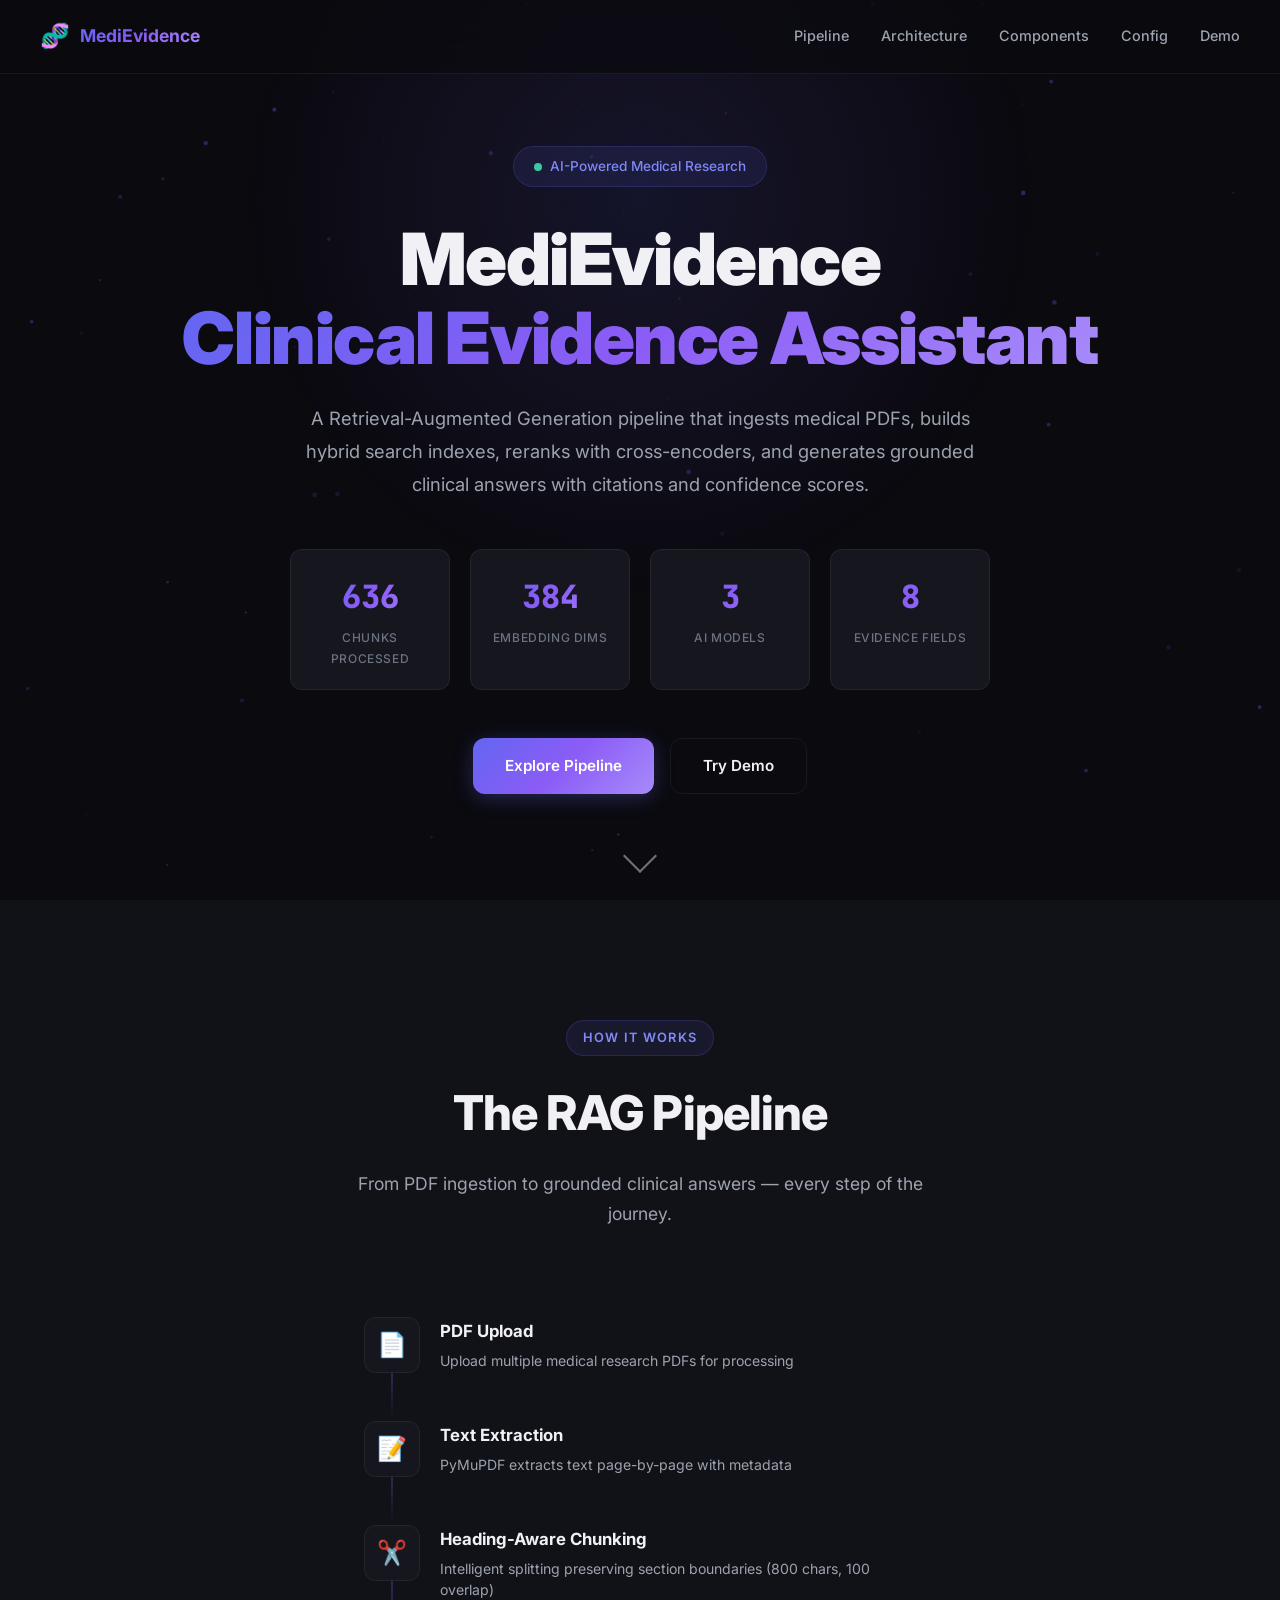
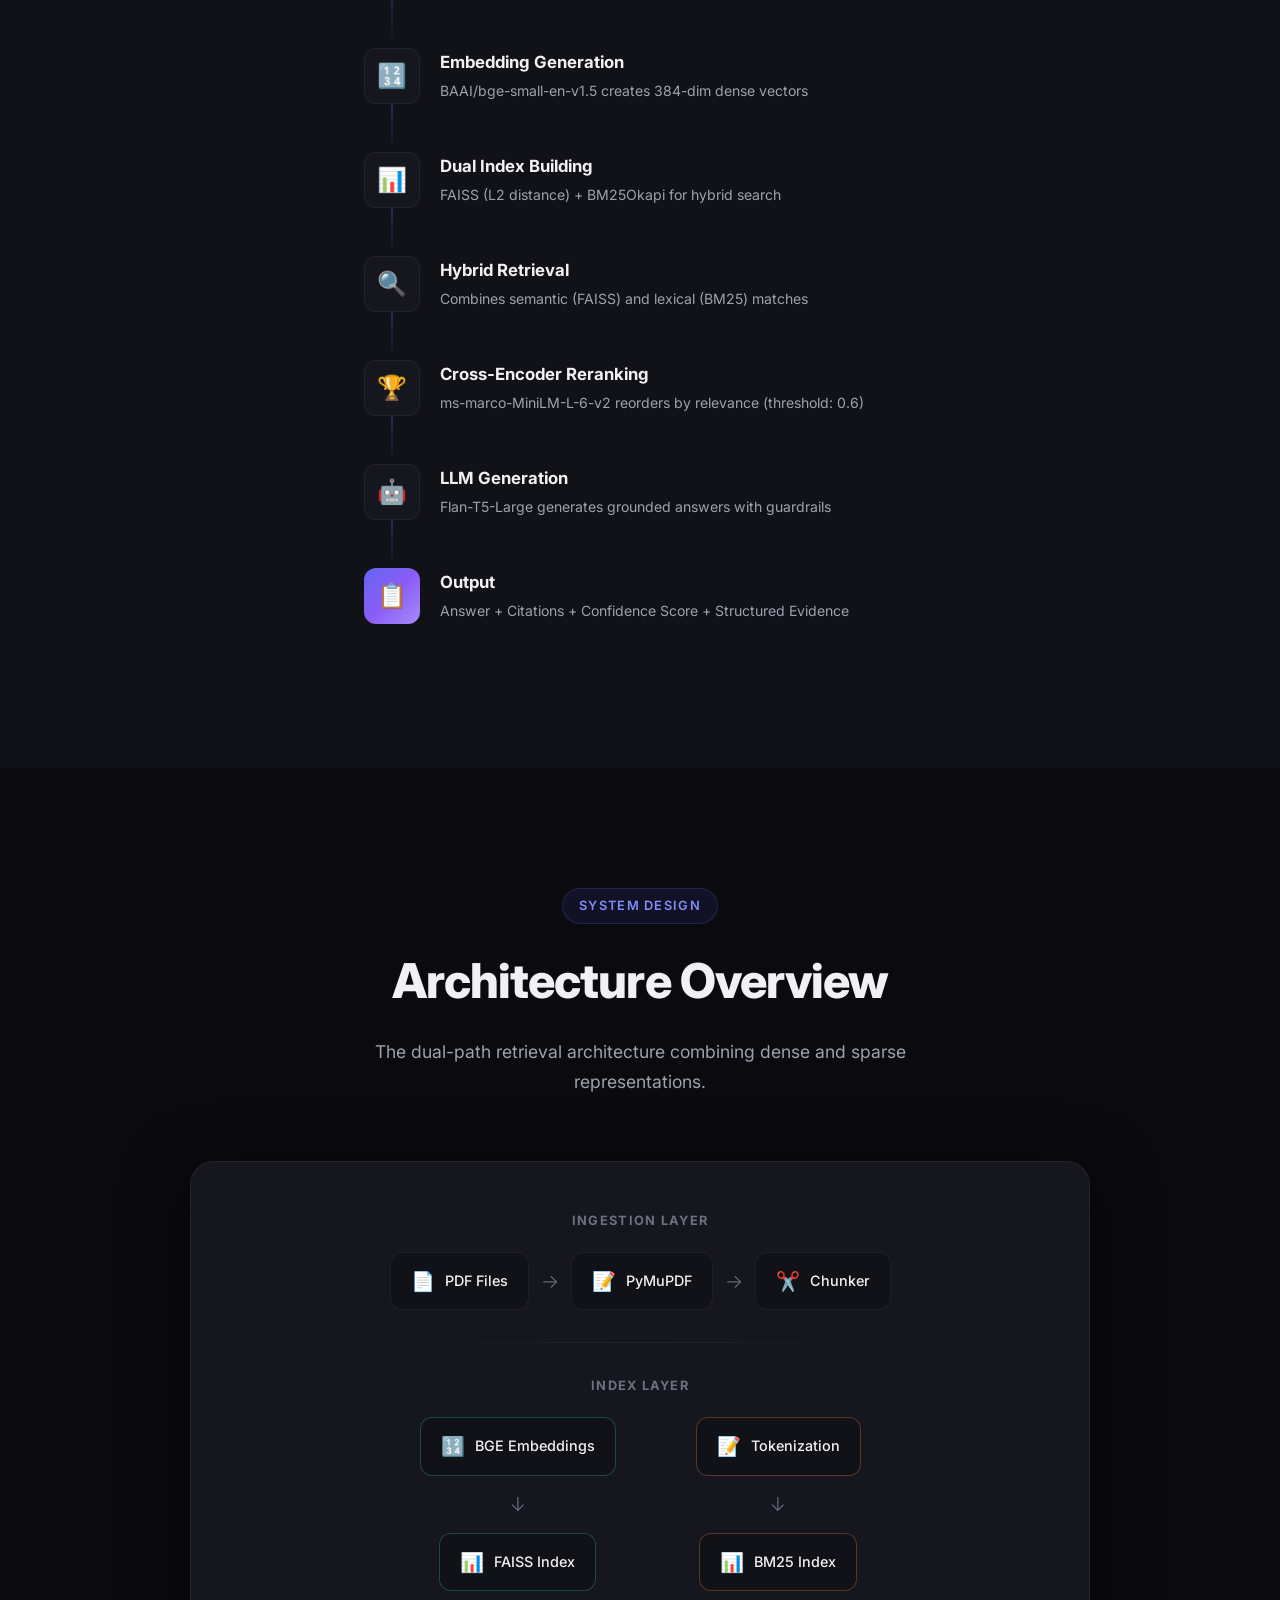
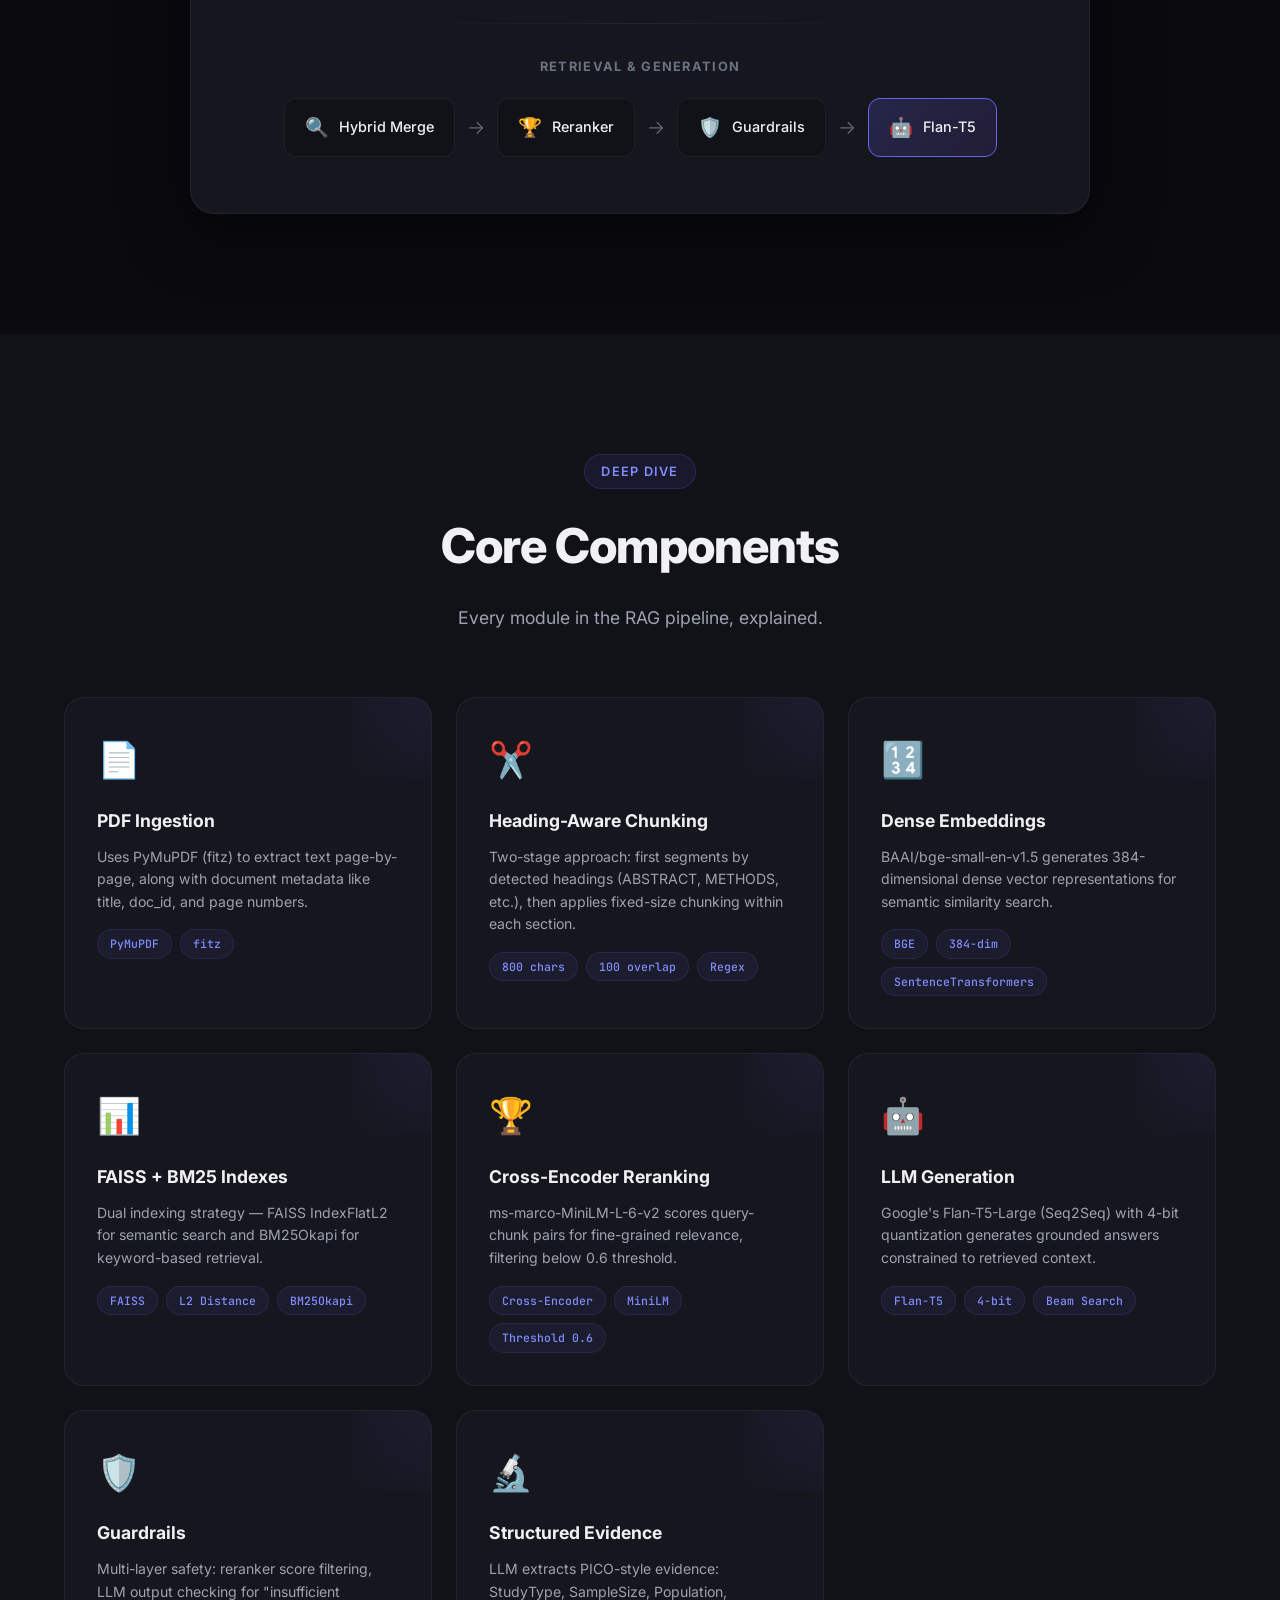
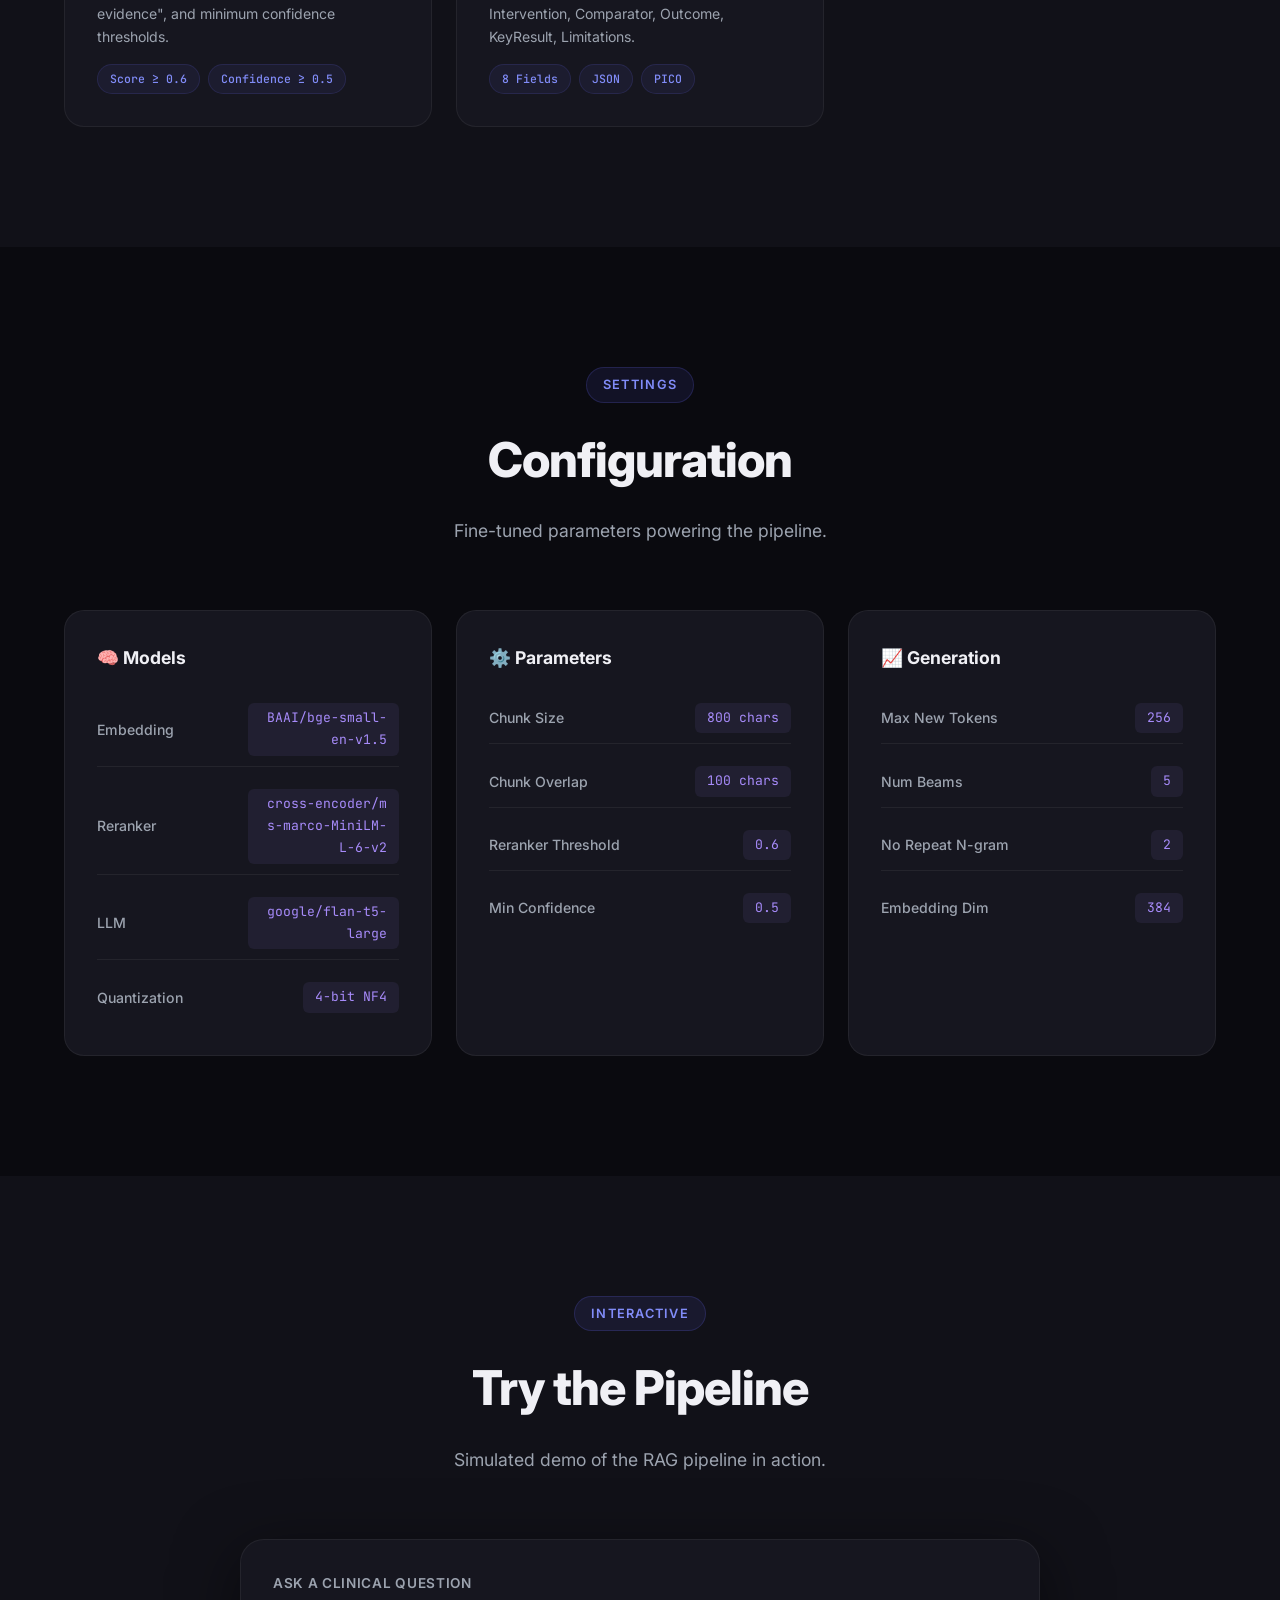
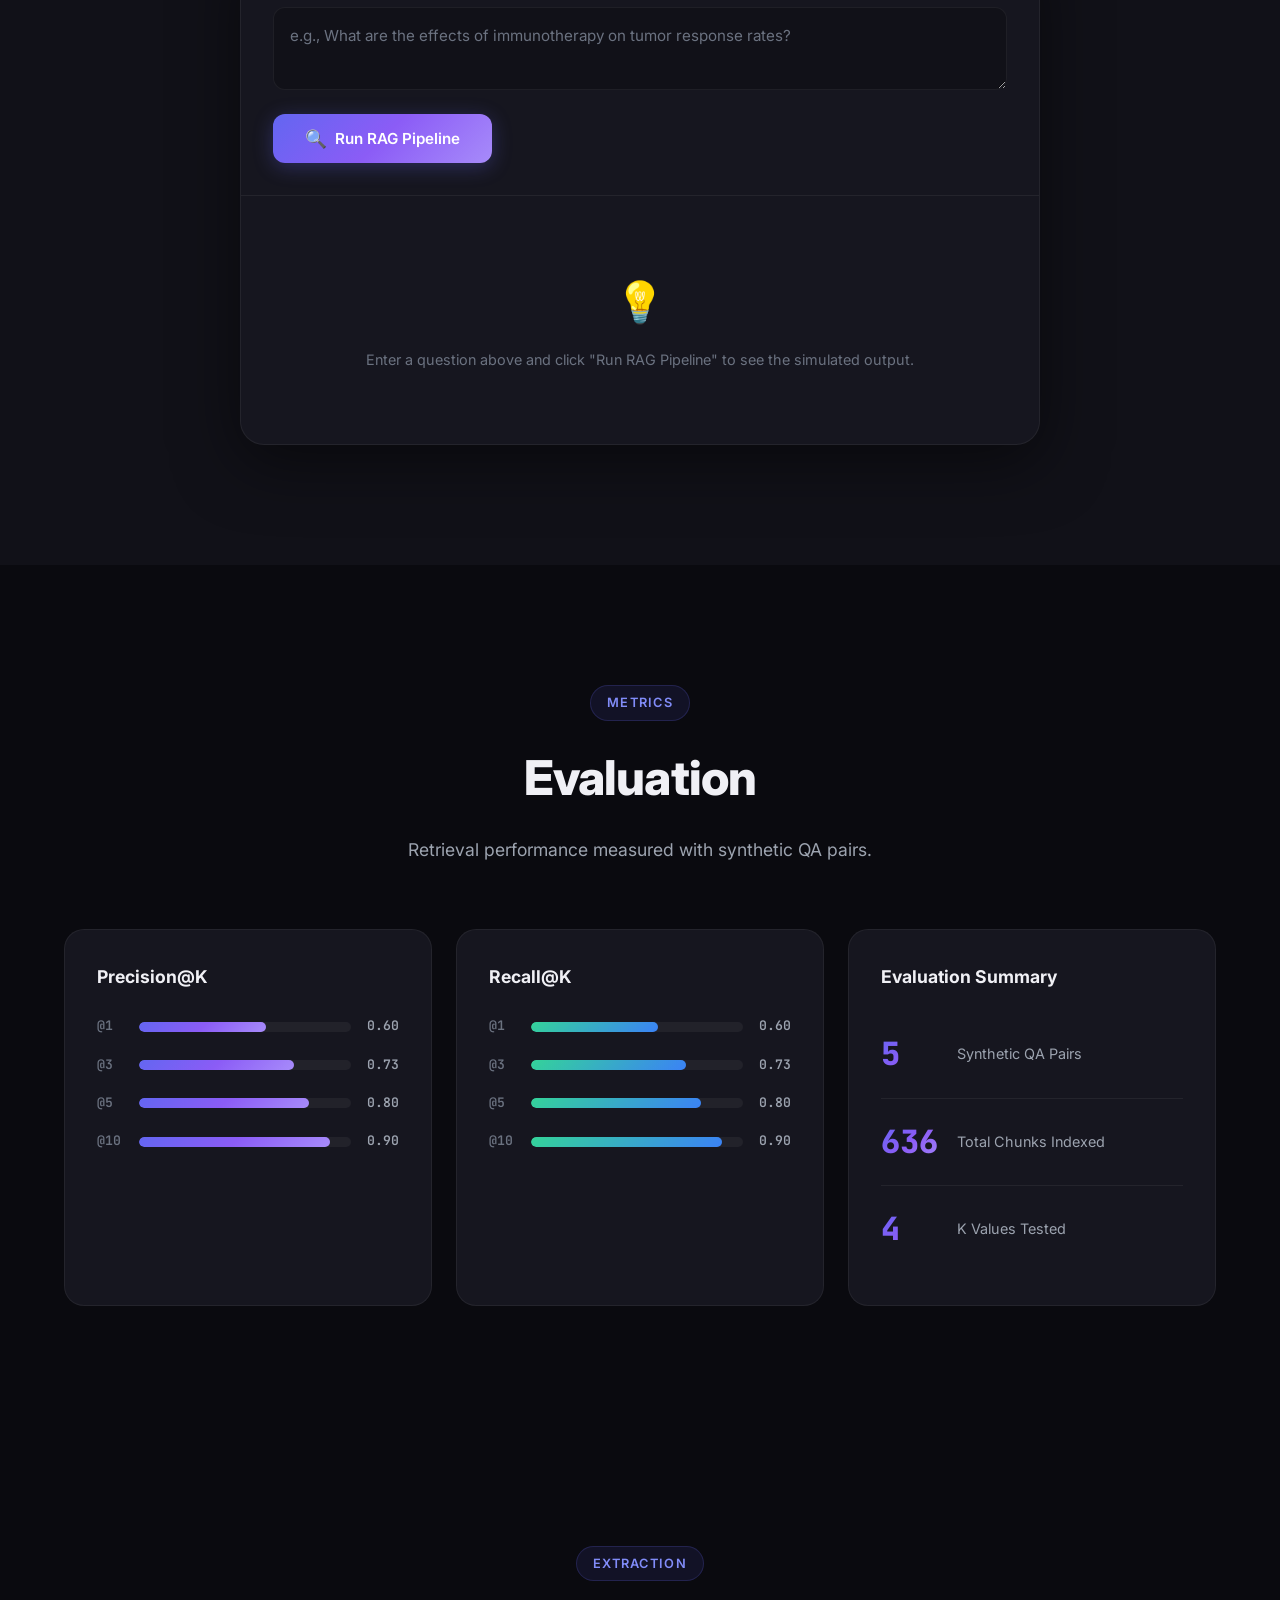
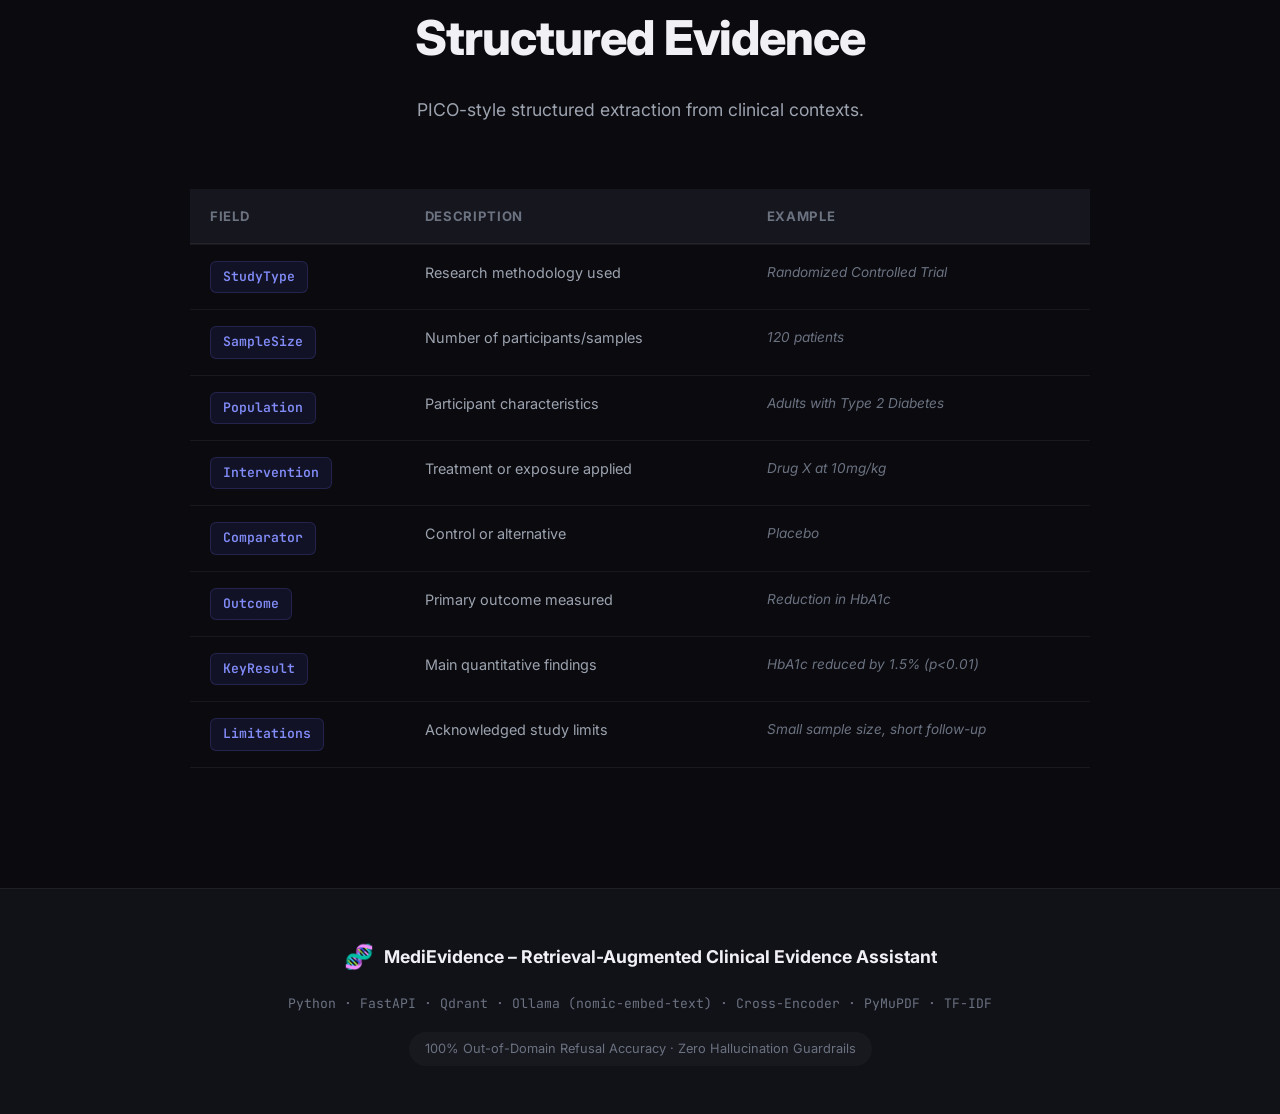
==== index.html @ d834582e "Add files via upload" ====
<!DOCTYPE html>
<html lang="en">
<head>
    <meta charset="UTF-8">
    <meta name="viewport" content="width=device-width, initial-scale=1.0">
    <title>MediEvidence — Retrieval-Augmented Clinical Evidence Assistant</title>
    <meta name="description" content="MediEvidence: A domain-specific AI assistant to query medical research papers & generate cited answers using an end-to-end RAG pipeline with LLMs, embeddings, Qdrant, and TF-IDF evidence extraction.">
    <link href="https://fonts.googleapis.com/css2?family=Inter:wght@300;400;500;600;700;800;900&family=JetBrains+Mono:wght@400;500;600&display=swap" rel="stylesheet">
    <link rel="stylesheet" href="style.css">
</head>
<body>

    <!-- Animated background particles -->
    <canvas id="particleCanvas"></canvas>

    <!-- Hero Section -->
    <header class="hero" id="hero">
        <div class="hero-glow"></div>
        <nav class="navbar">
            <div class="nav-brand">
                <span class="nav-icon">🧬</span>
                <span class="nav-title">MediEvidence</span>
            </div>
            <div class="nav-links">
                <a href="#pipeline">Pipeline</a>
                <a href="#architecture">Architecture</a>
                <a href="#components">Components</a>
                <a href="#config">Config</a>
                <a href="#demo">Demo</a>
            </div>
        </nav>
        <div class="hero-content">
            <div class="hero-badge">
                <span class="badge-dot"></span>
                AI-Powered Medical Research
            </div>
            <h1 class="hero-title">
                MediEvidence<br>
                <span class="gradient-text">Clinical Evidence Assistant</span>
            </h1>
            <p class="hero-subtitle">
                A Retrieval-Augmented Generation pipeline that ingests medical PDFs, 
                builds hybrid search indexes, reranks with cross-encoders, and generates 
                grounded clinical answers with citations and confidence scores.
            </p>
            <div class="hero-stats">
                <div class="stat-card">
                    <span class="stat-number" data-target="636">0</span>
                    <span class="stat-label">Chunks Processed</span>
                </div>
                <div class="stat-card">
                    <span class="stat-number" data-target="384">0</span>
                    <span class="stat-label">Embedding Dims</span>
                </div>
                <div class="stat-card">
                    <span class="stat-number" data-target="3">0</span>
                    <span class="stat-label">AI Models</span>
                </div>
                <div class="stat-card">
                    <span class="stat-number" data-target="8">0</span>
                    <span class="stat-label">Evidence Fields</span>
                </div>
            </div>
            <div class="hero-cta">
                <a href="#pipeline" class="btn-primary">Explore Pipeline</a>
                <a href="#demo" class="btn-secondary">Try Demo</a>
            </div>
        </div>
        <div class="scroll-indicator">
            <div class="scroll-arrow"></div>
        </div>
    </header>

    <!-- Pipeline Section -->
    <section class="section pipeline-section" id="pipeline">
        <div class="container">
            <div class="section-header">
                <span class="section-tag">How It Works</span>
                <h2>The RAG Pipeline</h2>
                <p>From PDF ingestion to grounded clinical answers — every step of the journey.</p>
            </div>
            <div class="pipeline-flow">
                <div class="pipeline-step" data-step="1">
                    <div class="step-icon">📄</div>
                    <div class="step-content">
                        <h3>PDF Upload</h3>
                        <p>Upload multiple medical research PDFs for processing</p>
                    </div>
                    <div class="step-connector"></div>
                </div>
                <div class="pipeline-step" data-step="2">
                    <div class="step-icon">📝</div>
                    <div class="step-content">
                        <h3>Text Extraction</h3>
                        <p>PyMuPDF extracts text page-by-page with metadata</p>
                    </div>
                    <div class="step-connector"></div>
                </div>
                <div class="pipeline-step" data-step="3">
                    <div class="step-icon">✂️</div>
                    <div class="step-content">
                        <h3>Heading-Aware Chunking</h3>
                        <p>Intelligent splitting preserving section boundaries (800 chars, 100 overlap)</p>
                    </div>
                    <div class="step-connector"></div>
                </div>
                <div class="pipeline-step" data-step="4">
                    <div class="step-icon">🔢</div>
                    <div class="step-content">
                        <h3>Embedding Generation</h3>
                        <p>BAAI/bge-small-en-v1.5 creates 384-dim dense vectors</p>
                    </div>
                    <div class="step-connector"></div>
                </div>
                <div class="pipeline-step" data-step="5">
                    <div class="step-icon">📊</div>
                    <div class="step-content">
                        <h3>Dual Index Building</h3>
                        <p>FAISS (L2 distance) + BM25Okapi for hybrid search</p>
                    </div>
                    <div class="step-connector"></div>
                </div>
                <div class="pipeline-step" data-step="6">
                    <div class="step-icon">🔍</div>
                    <div class="step-content">
                        <h3>Hybrid Retrieval</h3>
                        <p>Combines semantic (FAISS) and lexical (BM25) matches</p>
                    </div>
                    <div class="step-connector"></div>
                </div>
                <div class="pipeline-step" data-step="7">
                    <div class="step-icon">🏆</div>
                    <div class="step-content">
                        <h3>Cross-Encoder Reranking</h3>
                        <p>ms-marco-MiniLM-L-6-v2 reorders by relevance (threshold: 0.6)</p>
                    </div>
                    <div class="step-connector"></div>
                </div>
                <div class="pipeline-step" data-step="8">
                    <div class="step-icon">🤖</div>
                    <div class="step-content">
                        <h3>LLM Generation</h3>
                        <p>Flan-T5-Large generates grounded answers with guardrails</p>
                    </div>
                    <div class="step-connector"></div>
                </div>
                <div class="pipeline-step final" data-step="9">
                    <div class="step-icon">📋</div>
                    <div class="step-content">
                        <h3>Output</h3>
                        <p>Answer + Citations + Confidence Score + Structured Evidence</p>
                    </div>
                </div>
            </div>
        </div>
    </section>

    <!-- Architecture Section -->
    <section class="section architecture-section" id="architecture">
        <div class="container">
            <div class="section-header">
                <span class="section-tag">System Design</span>
                <h2>Architecture Overview</h2>
                <p>The dual-path retrieval architecture combining dense and sparse representations.</p>
            </div>
            <div class="arch-diagram">
                <div class="arch-layer ingestion-layer">
                    <h4 class="layer-title">Ingestion Layer</h4>
                    <div class="arch-nodes">
                        <div class="arch-node" id="node-pdf">
                            <span class="node-emoji">📄</span>
                            <span>PDF Files</span>
                        </div>
                        <div class="arch-arrow">→</div>
                        <div class="arch-node" id="node-pymupdf">
                            <span class="node-emoji">📝</span>
                            <span>PyMuPDF</span>
                        </div>
                        <div class="arch-arrow">→</div>
                        <div class="arch-node" id="node-chunker">
                            <span class="node-emoji">✂️</span>
                            <span>Chunker</span>
                        </div>
                    </div>
                </div>

                <div class="arch-divider"></div>

                <div class="arch-layer index-layer">
                    <h4 class="layer-title">Index Layer</h4>
                    <div class="arch-nodes dual">
                        <div class="arch-branch">
                            <div class="arch-node dense">
                                <span class="node-emoji">🔢</span>
                                <span>BGE Embeddings</span>
                            </div>
                            <div class="arch-arrow-down">↓</div>
                            <div class="arch-node dense">
                                <span class="node-emoji">📊</span>
                                <span>FAISS Index</span>
                            </div>
                        </div>
                        <div class="arch-branch">
                            <div class="arch-node sparse">
                                <span class="node-emoji">📝</span>
                                <span>Tokenization</span>
                            </div>
                            <div class="arch-arrow-down">↓</div>
                            <div class="arch-node sparse">
                                <span class="node-emoji">📊</span>
                                <span>BM25 Index</span>
                            </div>
                        </div>
                    </div>
                </div>

                <div class="arch-divider"></div>

                <div class="arch-layer retrieval-layer">
                    <h4 class="layer-title">Retrieval & Generation</h4>
                    <div class="arch-nodes">
                        <div class="arch-node">
                            <span class="node-emoji">🔍</span>
                            <span>Hybrid Merge</span>
                        </div>
                        <div class="arch-arrow">→</div>
                        <div class="arch-node">
                            <span class="node-emoji">🏆</span>
                            <span>Reranker</span>
                        </div>
                        <div class="arch-arrow">→</div>
                        <div class="arch-node">
                            <span class="node-emoji">🛡️</span>
                            <span>Guardrails</span>
                        </div>
                        <div class="arch-arrow">→</div>
                        <div class="arch-node highlight">
                            <span class="node-emoji">🤖</span>
                            <span>Flan-T5</span>
                        </div>
                    </div>
                </div>
            </div>
        </div>
    </section>

    <!-- Components Section -->
    <section class="section components-section" id="components">
        <div class="container">
            <div class="section-header">
                <span class="section-tag">Deep Dive</span>
                <h2>Core Components</h2>
                <p>Every module in the RAG pipeline, explained.</p>
            </div>
            <div class="components-grid">
                <div class="component-card" data-aos="fade-up">
                    <div class="card-glow"></div>
                    <div class="card-icon">📄</div>
                    <h3>PDF Ingestion</h3>
                    <p>Uses PyMuPDF (fitz) to extract text page-by-page, along with document metadata like title, doc_id, and page numbers.</p>
                    <div class="card-tech">
                        <span class="tech-tag">PyMuPDF</span>
                        <span class="tech-tag">fitz</span>
                    </div>
                </div>

                <div class="component-card" data-aos="fade-up">
                    <div class="card-glow"></div>
                    <div class="card-icon">✂️</div>
                    <h3>Heading-Aware Chunking</h3>
                    <p>Two-stage approach: first segments by detected headings (ABSTRACT, METHODS, etc.), then applies fixed-size chunking within each section.</p>
                    <div class="card-tech">
                        <span class="tech-tag">800 chars</span>
                        <span class="tech-tag">100 overlap</span>
                        <span class="tech-tag">Regex</span>
                    </div>
                </div>

                <div class="component-card" data-aos="fade-up">
                    <div class="card-glow"></div>
                    <div class="card-icon">🔢</div>
                    <h3>Dense Embeddings</h3>
                    <p>BAAI/bge-small-en-v1.5 generates 384-dimensional dense vector representations for semantic similarity search.</p>
                    <div class="card-tech">
                        <span class="tech-tag">BGE</span>
                        <span class="tech-tag">384-dim</span>
                        <span class="tech-tag">SentenceTransformers</span>
                    </div>
                </div>

                <div class="component-card" data-aos="fade-up">
                    <div class="card-glow"></div>
                    <div class="card-icon">📊</div>
                    <h3>FAISS + BM25 Indexes</h3>
                    <p>Dual indexing strategy — FAISS IndexFlatL2 for semantic search and BM25Okapi for keyword-based retrieval.</p>
                    <div class="card-tech">
                        <span class="tech-tag">FAISS</span>
                        <span class="tech-tag">L2 Distance</span>
                        <span class="tech-tag">BM25Okapi</span>
                    </div>
                </div>

                <div class="component-card" data-aos="fade-up">
                    <div class="card-glow"></div>
                    <div class="card-icon">🏆</div>
                    <h3>Cross-Encoder Reranking</h3>
                    <p>ms-marco-MiniLM-L-6-v2 scores query-chunk pairs for fine-grained relevance, filtering below 0.6 threshold.</p>
                    <div class="card-tech">
                        <span class="tech-tag">Cross-Encoder</span>
                        <span class="tech-tag">MiniLM</span>
                        <span class="tech-tag">Threshold 0.6</span>
                    </div>
                </div>

                <div class="component-card" data-aos="fade-up">
                    <div class="card-glow"></div>
                    <div class="card-icon">🤖</div>
                    <h3>LLM Generation</h3>
                    <p>Google's Flan-T5-Large (Seq2Seq) with 4-bit quantization generates grounded answers constrained to retrieved context.</p>
                    <div class="card-tech">
                        <span class="tech-tag">Flan-T5</span>
                        <span class="tech-tag">4-bit</span>
                        <span class="tech-tag">Beam Search</span>
                    </div>
                </div>

                <div class="component-card" data-aos="fade-up">
                    <div class="card-glow"></div>
                    <div class="card-icon">🛡️</div>
                    <h3>Guardrails</h3>
                    <p>Multi-layer safety: reranker score filtering, LLM output checking for "insufficient evidence", and minimum confidence thresholds.</p>
                    <div class="card-tech">
                        <span class="tech-tag">Score ≥ 0.6</span>
                        <span class="tech-tag">Confidence ≥ 0.5</span>
                    </div>
                </div>

                <div class="component-card" data-aos="fade-up">
                    <div class="card-glow"></div>
                    <div class="card-icon">🔬</div>
                    <h3>Structured Evidence</h3>
                    <p>LLM extracts PICO-style evidence: StudyType, SampleSize, Population, Intervention, Comparator, Outcome, KeyResult, Limitations.</p>
                    <div class="card-tech">
                        <span class="tech-tag">8 Fields</span>
                        <span class="tech-tag">JSON</span>
                        <span class="tech-tag">PICO</span>
                    </div>
                </div>
            </div>
        </div>
    </section>

    <!-- Configuration Section -->
    <section class="section config-section" id="config">
        <div class="container">
            <div class="section-header">
                <span class="section-tag">Settings</span>
                <h2>Configuration</h2>
                <p>Fine-tuned parameters powering the pipeline.</p>
            </div>
            <div class="config-grid">
                <div class="config-panel">
                    <h3>🧠 Models</h3>
                    <div class="config-items">
                        <div class="config-item">
                            <span class="config-key">Embedding</span>
                            <span class="config-value">BAAI/bge-small-en-v1.5</span>
                        </div>
                        <div class="config-item">
                            <span class="config-key">Reranker</span>
                            <span class="config-value">cross-encoder/ms-marco-MiniLM-L-6-v2</span>
                        </div>
                        <div class="config-item">
                            <span class="config-key">LLM</span>
                            <span class="config-value">google/flan-t5-large</span>
                        </div>
                        <div class="config-item">
                            <span class="config-key">Quantization</span>
                            <span class="config-value">4-bit NF4</span>
                        </div>
                    </div>
                </div>
                <div class="config-panel">
                    <h3>⚙️ Parameters</h3>
                    <div class="config-items">
                        <div class="config-item">
                            <span class="config-key">Chunk Size</span>
                            <span class="config-value">800 chars</span>
                        </div>
                        <div class="config-item">
                            <span class="config-key">Chunk Overlap</span>
                            <span class="config-value">100 chars</span>
                        </div>
                        <div class="config-item">
                            <span class="config-key">Reranker Threshold</span>
                            <span class="config-value">0.6</span>
                        </div>
                        <div class="config-item">
                            <span class="config-key">Min Confidence</span>
                            <span class="config-value">0.5</span>
                        </div>
                    </div>
                </div>
                <div class="config-panel">
                    <h3>📈 Generation</h3>
                    <div class="config-items">
                        <div class="config-item">
                            <span class="config-key">Max New Tokens</span>
                            <span class="config-value">256</span>
                        </div>
                        <div class="config-item">
                            <span class="config-key">Num Beams</span>
                            <span class="config-value">5</span>
                        </div>
                        <div class="config-item">
                            <span class="config-key">No Repeat N-gram</span>
                            <span class="config-value">2</span>
                        </div>
                        <div class="config-item">
                            <span class="config-key">Embedding Dim</span>
                            <span class="config-value">384</span>
                        </div>
                    </div>
                </div>
            </div>
        </div>
    </section>

    <!-- Demo Section -->
    <section class="section demo-section" id="demo">
        <div class="container">
            <div class="section-header">
                <span class="section-tag">Interactive</span>
                <h2>Try the Pipeline</h2>
                <p>Simulated demo of the RAG pipeline in action.</p>
            </div>
            <div class="demo-container">
                <div class="demo-input-area">
                    <div class="demo-label">Ask a clinical question</div>
                    <textarea id="demoQuery" placeholder="e.g., What are the effects of immunotherapy on tumor response rates?"></textarea>
                    <button id="demoBtn" class="btn-primary">
                        <span class="btn-icon">🔍</span>
                        Run RAG Pipeline
                    </button>
                </div>
                <div class="demo-output" id="demoOutput">
                    <div class="demo-placeholder">
                        <span class="placeholder-icon">💡</span>
                        <p>Enter a question above and click "Run RAG Pipeline" to see the simulated output.</p>
                    </div>
                </div>
            </div>
        </div>
    </section>

    <!-- Evaluation Section -->
    <section class="section eval-section" id="evaluation">
        <div class="container">
            <div class="section-header">
                <span class="section-tag">Metrics</span>
                <h2>Evaluation</h2>
                <p>Retrieval performance measured with synthetic QA pairs.</p>
            </div>
            <div class="eval-grid">
                <div class="eval-card">
                    <h3>Precision@K</h3>
                    <div class="metric-bars">
                        <div class="metric-row">
                            <span class="metric-label">@1</span>
                            <div class="metric-bar-bg"><div class="metric-bar-fill" data-width="60"></div></div>
                            <span class="metric-val">0.60</span>
                        </div>
                        <div class="metric-row">
                            <span class="metric-label">@3</span>
                            <div class="metric-bar-bg"><div class="metric-bar-fill" data-width="73"></div></div>
                            <span class="metric-val">0.73</span>
                        </div>
                        <div class="metric-row">
                            <span class="metric-label">@5</span>
                            <div class="metric-bar-bg"><div class="metric-bar-fill" data-width="80"></div></div>
                            <span class="metric-val">0.80</span>
                        </div>
                        <div class="metric-row">
                            <span class="metric-label">@10</span>
                            <div class="metric-bar-bg"><div class="metric-bar-fill" data-width="90"></div></div>
                            <span class="metric-val">0.90</span>
                        </div>
                    </div>
                </div>
                <div class="eval-card">
                    <h3>Recall@K</h3>
                    <div class="metric-bars">
                        <div class="metric-row">
                            <span class="metric-label">@1</span>
                            <div class="metric-bar-bg"><div class="metric-bar-fill recall" data-width="60"></div></div>
                            <span class="metric-val">0.60</span>
                        </div>
                        <div class="metric-row">
                            <span class="metric-label">@3</span>
                            <div class="metric-bar-bg"><div class="metric-bar-fill recall" data-width="73"></div></div>
                            <span class="metric-val">0.73</span>
                        </div>
                        <div class="metric-row">
                            <span class="metric-label">@5</span>
                            <div class="metric-bar-bg"><div class="metric-bar-fill recall" data-width="80"></div></div>
                            <span class="metric-val">0.80</span>
                        </div>
                        <div class="metric-row">
                            <span class="metric-label">@10</span>
                            <div class="metric-bar-bg"><div class="metric-bar-fill recall" data-width="90"></div></div>
                            <span class="metric-val">0.90</span>
                        </div>
                    </div>
                </div>
                <div class="eval-card eval-summary">
                    <h3>Evaluation Summary</h3>
                    <div class="eval-stat">
                        <span class="eval-number">5</span>
                        <span class="eval-desc">Synthetic QA Pairs</span>
                    </div>
                    <div class="eval-stat">
                        <span class="eval-number">636</span>
                        <span class="eval-desc">Total Chunks Indexed</span>
                    </div>
                    <div class="eval-stat">
                        <span class="eval-number">4</span>
                        <span class="eval-desc">K Values Tested</span>
                    </div>
                </div>
            </div>
        </div>
    </section>

    <!-- Evidence Structure Section -->
    <section class="section evidence-section" id="evidence">
        <div class="container">
            <div class="section-header">
                <span class="section-tag">Extraction</span>
                <h2>Structured Evidence</h2>
                <p>PICO-style structured extraction from clinical contexts.</p>
            </div>
            <div class="evidence-table-wrapper">
                <table class="evidence-table">
                    <thead>
                        <tr>
                            <th>Field</th>
                            <th>Description</th>
                            <th>Example</th>
                        </tr>
                    </thead>
                    <tbody>
                        <tr>
                            <td><span class="field-badge">StudyType</span></td>
                            <td>Research methodology used</td>
                            <td>Randomized Controlled Trial</td>
                        </tr>
                        <tr>
                            <td><span class="field-badge">SampleSize</span></td>
                            <td>Number of participants/samples</td>
                            <td>120 patients</td>
                        </tr>
                        <tr>
                            <td><span class="field-badge">Population</span></td>
                            <td>Participant characteristics</td>
                            <td>Adults with Type 2 Diabetes</td>
                        </tr>
                        <tr>
                            <td><span class="field-badge">Intervention</span></td>
                            <td>Treatment or exposure applied</td>
                            <td>Drug X at 10mg/kg</td>
                        </tr>
                        <tr>
                            <td><span class="field-badge">Comparator</span></td>
                            <td>Control or alternative</td>
                            <td>Placebo</td>
                        </tr>
                        <tr>
                            <td><span class="field-badge">Outcome</span></td>
                            <td>Primary outcome measured</td>
                            <td>Reduction in HbA1c</td>
                        </tr>
                        <tr>
                            <td><span class="field-badge">KeyResult</span></td>
                            <td>Main quantitative findings</td>
                            <td>HbA1c reduced by 1.5% (p&lt;0.01)</td>
                        </tr>
                        <tr>
                            <td><span class="field-badge">Limitations</span></td>
                            <td>Acknowledged study limits</td>
                            <td>Small sample size, short follow-up</td>
                        </tr>
                    </tbody>
                </table>
            </div>
        </div>
    </section>

    <!-- Footer -->
    <footer class="footer">
        <div class="container">
            <div class="footer-content">
                <div class="footer-brand">
                    <span class="nav-icon">🧬</span>
                    <span>MediEvidence – Retrieval-Augmented Clinical Evidence Assistant</span>
                </div>
                <div class="footer-tech">
                    Python · FastAPI · Qdrant · Ollama (nomic-embed-text) · Cross-Encoder · PyMuPDF · TF-IDF
                </div>
                <div class="footer-note">
                    100% Out-of-Domain Refusal Accuracy · Zero Hallucination Guardrails
                </div>
            </div>
        </div>
    </footer>

    <script src="script.js"></script>
</body>
</html>
---- style.css ----
/* =============================================
   RAG Clinical Evidence Assistant — Styles
   ============================================= */

/* === Reset & Base === */
*, *::before, *::after {
    margin: 0;
    padding: 0;
    box-sizing: border-box;
}

:root {
    --bg-primary: #0a0a0f;
    --bg-secondary: #111118;
    --bg-card: #16161f;
    --bg-card-hover: #1c1c28;
    --border-subtle: rgba(255, 255, 255, 0.06);
    --border-glow: rgba(99, 102, 241, 0.3);
    --text-primary: #f0f0f5;
    --text-secondary: #9ca3af;
    --text-muted: #6b7280;
    --accent-primary: #6366f1;
    --accent-secondary: #818cf8;
    --accent-tertiary: #a78bfa;
    --gradient-main: linear-gradient(135deg, #6366f1, #8b5cf6, #a78bfa);
    --gradient-warm: linear-gradient(135deg, #f472b6, #fb923c);
    --gradient-cool: linear-gradient(135deg, #34d399, #3b82f6);
    --gradient-fire: linear-gradient(135deg, #ef4444, #f97316);
    --shadow-sm: 0 2px 8px rgba(0,0,0,0.3);
    --shadow-md: 0 8px 32px rgba(0,0,0,0.4);
    --shadow-lg: 0 16px 64px rgba(0,0,0,0.5);
    --shadow-glow: 0 0 40px rgba(99, 102, 241, 0.15);
    --radius-sm: 8px;
    --radius-md: 12px;
    --radius-lg: 20px;
    --radius-xl: 24px;
    --transition: 0.3s cubic-bezier(0.4, 0, 0.2, 1);
}

html {
    scroll-behavior: smooth;
    font-size: 16px;
}

body {
    font-family: 'Inter', -apple-system, BlinkMacSystemFont, sans-serif;
    background: var(--bg-primary);
    color: var(--text-primary);
    line-height: 1.7;
    overflow-x: hidden;
    -webkit-font-smoothing: antialiased;
}

/* === Particle Canvas === */
#particleCanvas {
    position: fixed;
    top: 0;
    left: 0;
    width: 100%;
    height: 100%;
    z-index: 0;
    pointer-events: none;
}

/* === Container === */
.container {
    max-width: 1200px;
    margin: 0 auto;
    padding: 0 24px;
}

/* === Navbar === */
.navbar {
    position: fixed;
    top: 0;
    left: 0;
    right: 0;
    z-index: 100;
    display: flex;
    align-items: center;
    justify-content: space-between;
    padding: 16px 40px;
    background: rgba(10, 10, 15, 0.7);
    backdrop-filter: blur(20px);
    -webkit-backdrop-filter: blur(20px);
    border-bottom: 1px solid var(--border-subtle);
    transition: var(--transition);
}

.nav-brand {
    display: flex;
    align-items: center;
    gap: 10px;
    font-weight: 700;
    font-size: 1.1rem;
}

.nav-icon {
    font-size: 1.5rem;
}

.nav-title {
    background: var(--gradient-main);
    -webkit-background-clip: text;
    -webkit-text-fill-color: transparent;
    background-clip: text;
}

.nav-links {
    display: flex;
    gap: 32px;
}

.nav-links a {
    color: var(--text-secondary);
    text-decoration: none;
    font-size: 0.9rem;
    font-weight: 500;
    transition: var(--transition);
    position: relative;
}

.nav-links a:hover {
    color: var(--text-primary);
}

.nav-links a::after {
    content: '';
    position: absolute;
    bottom: -4px;
    left: 0;
    width: 0;
    height: 2px;
    background: var(--gradient-main);
    transition: width 0.3s ease;
    border-radius: 1px;
}

.nav-links a:hover::after {
    width: 100%;
}

/* === Hero Section === */
.hero {
    position: relative;
    min-height: 100vh;
    display: flex;
    flex-direction: column;
    align-items: center;
    justify-content: center;
    padding: 120px 24px 80px;
    text-align: center;
    z-index: 1;
}

.hero-glow {
    position: absolute;
    top: -200px;
    left: 50%;
    transform: translateX(-50%);
    width: 800px;
    height: 800px;
    background: radial-gradient(circle, rgba(99, 102, 241, 0.12) 0%, rgba(139, 92, 246, 0.06) 40%, transparent 70%);
    pointer-events: none;
    animation: pulseGlow 6s ease-in-out infinite;
}

@keyframes pulseGlow {
    0%, 100% { opacity: 0.6; transform: translateX(-50%) scale(1); }
    50% { opacity: 1; transform: translateX(-50%) scale(1.1); }
}

.hero-badge {
    display: inline-flex;
    align-items: center;
    gap: 8px;
    padding: 8px 20px;
    background: rgba(99, 102, 241, 0.1);
    border: 1px solid rgba(99, 102, 241, 0.2);
    border-radius: 100px;
    font-size: 0.85rem;
    font-weight: 500;
    color: var(--accent-secondary);
    margin-bottom: 32px;
    animation: fadeInDown 0.8s ease;
}

.badge-dot {
    width: 8px;
    height: 8px;
    background: #34d399;
    border-radius: 50%;
    animation: blink 2s infinite;
}

@keyframes blink {
    0%, 100% { opacity: 1; }
    50% { opacity: 0.3; }
}

@keyframes fadeInDown {
    from { opacity: 0; transform: translateY(-20px); }
    to { opacity: 1; transform: translateY(0); }
}

.hero-title {
    font-size: clamp(2.5rem, 6vw, 4.5rem);
    font-weight: 900;
    line-height: 1.1;
    margin-bottom: 24px;
    letter-spacing: -0.02em;
    animation: fadeInUp 0.8s ease 0.2s both;
}

.gradient-text {
    background: var(--gradient-main);
    -webkit-background-clip: text;
    -webkit-text-fill-color: transparent;
    background-clip: text;
}

.hero-subtitle {
    max-width: 680px;
    margin: 0 auto 48px;
    font-size: 1.15rem;
    color: var(--text-secondary);
    line-height: 1.8;
    animation: fadeInUp 0.8s ease 0.4s both;
}

@keyframes fadeInUp {
    from { opacity: 0; transform: translateY(30px); }
    to { opacity: 1; transform: translateY(0); }
}

.hero-stats {
    display: grid;
    grid-template-columns: repeat(4, 1fr);
    gap: 20px;
    max-width: 700px;
    margin: 0 auto 48px;
    animation: fadeInUp 0.8s ease 0.6s both;
}

.stat-card {
    background: var(--bg-card);
    border: 1px solid var(--border-subtle);
    border-radius: var(--radius-md);
    padding: 20px 16px;
    transition: var(--transition);
}

.stat-card:hover {
    border-color: var(--border-glow);
    box-shadow: var(--shadow-glow);
    transform: translateY(-4px);
}

.stat-number {
    display: block;
    font-size: 2rem;
    font-weight: 800;
    background: var(--gradient-main);
    -webkit-background-clip: text;
    -webkit-text-fill-color: transparent;
    background-clip: text;
    font-family: 'JetBrains Mono', monospace;
}

.stat-label {
    display: block;
    font-size: 0.75rem;
    color: var(--text-muted);
    margin-top: 4px;
    font-weight: 500;
    text-transform: uppercase;
    letter-spacing: 0.05em;
}

.hero-cta {
    display: flex;
    gap: 16px;
    justify-content: center;
    animation: fadeInUp 0.8s ease 0.8s both;
}

.btn-primary {
    display: inline-flex;
    align-items: center;
    gap: 8px;
    padding: 14px 32px;
    background: var(--gradient-main);
    color: white;
    font-weight: 600;
    font-size: 0.95rem;
    border: none;
    border-radius: var(--radius-md);
    cursor: pointer;
    text-decoration: none;
    transition: var(--transition);
    box-shadow: 0 4px 20px rgba(99, 102, 241, 0.3);
}

.btn-primary:hover {
    transform: translateY(-2px);
    box-shadow: 0 8px 30px rgba(99, 102, 241, 0.5);
}

.btn-secondary {
    display: inline-flex;
    align-items: center;
    gap: 8px;
    padding: 14px 32px;
    background: transparent;
    color: var(--text-primary);
    font-weight: 600;
    font-size: 0.95rem;
    border: 1px solid var(--border-subtle);
    border-radius: var(--radius-md);
    cursor: pointer;
    text-decoration: none;
    transition: var(--transition);
}

.btn-secondary:hover {
    border-color: var(--accent-primary);
    background: rgba(99, 102, 241, 0.05);
    transform: translateY(-2px);
}

.scroll-indicator {
    position: absolute;
    bottom: 32px;
    left: 50%;
    transform: translateX(-50%);
    animation: bounce 2s infinite;
}

.scroll-arrow {
    width: 24px;
    height: 24px;
    border-right: 2px solid var(--text-muted);
    border-bottom: 2px solid var(--text-muted);
    transform: rotate(45deg);
}

@keyframes bounce {
    0%, 100% { transform: translateX(-50%) translateY(0); }
    50% { transform: translateX(-50%) translateY(10px); }
}

/* === Section === */
.section {
    position: relative;
    z-index: 1;
    padding: 120px 0;
}

.section-header {
    text-align: center;
    margin-bottom: 64px;
}

.section-tag {
    display: inline-block;
    padding: 6px 16px;
    background: rgba(99, 102, 241, 0.1);
    border: 1px solid rgba(99, 102, 241, 0.2);
    border-radius: 100px;
    font-size: 0.8rem;
    font-weight: 600;
    color: var(--accent-secondary);
    text-transform: uppercase;
    letter-spacing: 0.1em;
    margin-bottom: 16px;
}

.section-header h2 {
    font-size: clamp(2rem, 4vw, 3rem);
    font-weight: 800;
    margin-bottom: 16px;
    letter-spacing: -0.02em;
}

.section-header p {
    font-size: 1.1rem;
    color: var(--text-secondary);
    max-width: 600px;
    margin: 0 auto;
}

/* === Pipeline Section === */
.pipeline-section {
    background: var(--bg-secondary);
}

.pipeline-flow {
    display: flex;
    flex-direction: column;
    gap: 0;
    max-width: 600px;
    margin: 0 auto;
}

.pipeline-step {
    display: flex;
    align-items: flex-start;
    gap: 20px;
    padding: 24px;
    position: relative;
    opacity: 0;
    transform: translateX(-30px);
    animation: slideInStep 0.5s ease forwards;
}

.pipeline-step:nth-child(1) { animation-delay: 0.1s; }
.pipeline-step:nth-child(2) { animation-delay: 0.2s; }
.pipeline-step:nth-child(3) { animation-delay: 0.3s; }
.pipeline-step:nth-child(4) { animation-delay: 0.4s; }
.pipeline-step:nth-child(5) { animation-delay: 0.5s; }
.pipeline-step:nth-child(6) { animation-delay: 0.6s; }
.pipeline-step:nth-child(7) { animation-delay: 0.7s; }
.pipeline-step:nth-child(8) { animation-delay: 0.8s; }
.pipeline-step:nth-child(9) { animation-delay: 0.9s; }

@keyframes slideInStep {
    to { opacity: 1; transform: translateX(0); }
}

.step-icon {
    width: 56px;
    height: 56px;
    min-width: 56px;
    display: flex;
    align-items: center;
    justify-content: center;
    background: var(--bg-card);
    border: 1px solid var(--border-subtle);
    border-radius: var(--radius-md);
    font-size: 1.5rem;
    transition: var(--transition);
    position: relative;
    z-index: 2;
}

.pipeline-step:hover .step-icon {
    border-color: var(--accent-primary);
    box-shadow: 0 0 20px rgba(99, 102, 241, 0.2);
    transform: scale(1.1);
}

.step-content h3 {
    font-size: 1.05rem;
    font-weight: 700;
    margin-bottom: 4px;
}

.step-content p {
    font-size: 0.88rem;
    color: var(--text-secondary);
    line-height: 1.5;
}

.step-connector {
    position: absolute;
    left: 51px;
    top: 80px;
    width: 2px;
    height: calc(100% - 56px);
    background: linear-gradient(to bottom, var(--accent-primary), transparent);
    opacity: 0.3;
}

.pipeline-step.final .step-icon {
    background: var(--gradient-main);
    border: none;
}

/* === Architecture Section === */
.arch-diagram {
    max-width: 900px;
    margin: 0 auto;
    background: var(--bg-card);
    border: 1px solid var(--border-subtle);
    border-radius: var(--radius-xl);
    padding: 48px;
    box-shadow: var(--shadow-lg);
}

.arch-layer {
    margin-bottom: 8px;
}

.layer-title {
    font-size: 0.8rem;
    text-transform: uppercase;
    letter-spacing: 0.1em;
    color: var(--text-muted);
    margin-bottom: 20px;
    text-align: center;
}

.arch-nodes {
    display: flex;
    align-items: center;
    justify-content: center;
    gap: 12px;
    flex-wrap: wrap;
}

.arch-nodes.dual {
    display: flex;
    justify-content: center;
    gap: 80px;
}

.arch-branch {
    display: flex;
    flex-direction: column;
    align-items: center;
    gap: 12px;
}

.arch-node {
    display: flex;
    align-items: center;
    gap: 10px;
    padding: 12px 20px;
    background: var(--bg-secondary);
    border: 1px solid var(--border-subtle);
    border-radius: var(--radius-md);
    font-size: 0.9rem;
    font-weight: 500;
    transition: var(--transition);
}

.arch-node:hover {
    border-color: var(--accent-primary);
    transform: translateY(-2px);
    box-shadow: var(--shadow-glow);
}

.arch-node.highlight {
    background: linear-gradient(135deg, rgba(99, 102, 241, 0.2), rgba(139, 92, 246, 0.1));
    border-color: var(--accent-primary);
}

.arch-node.dense {
    border-color: rgba(52, 211, 153, 0.3);
}

.arch-node.sparse {
    border-color: rgba(251, 146, 60, 0.3);
}

.node-emoji {
    font-size: 1.2rem;
}

.arch-arrow, .arch-arrow-down {
    color: var(--text-muted);
    font-size: 1.2rem;
    font-weight: 300;
}

.arch-divider {
    width: 60%;
    height: 1px;
    background: linear-gradient(to right, transparent, var(--border-subtle), transparent);
    margin: 32px auto;
}

/* === Components Section === */
.components-section {
    background: var(--bg-secondary);
}

.components-grid {
    display: grid;
    grid-template-columns: repeat(auto-fill, minmax(280px, 1fr));
    gap: 24px;
}

.component-card {
    position: relative;
    background: var(--bg-card);
    border: 1px solid var(--border-subtle);
    border-radius: var(--radius-lg);
    padding: 32px;
    transition: var(--transition);
    overflow: hidden;
}

.component-card:hover {
    border-color: var(--border-glow);
    transform: translateY(-6px);
    box-shadow: var(--shadow-glow);
}

.card-glow {
    position: absolute;
    top: -80px;
    right: -80px;
    width: 160px;
    height: 160px;
    background: radial-gradient(circle, rgba(99, 102, 241, 0.08), transparent);
    pointer-events: none;
    transition: var(--transition);
}

.component-card:hover .card-glow {
    opacity: 1.5;
    transform: scale(1.3);
}

.card-icon {
    font-size: 2.2rem;
    margin-bottom: 16px;
}

.component-card h3 {
    font-size: 1.1rem;
    font-weight: 700;
    margin-bottom: 10px;
}

.component-card p {
    font-size: 0.88rem;
    color: var(--text-secondary);
    line-height: 1.6;
    margin-bottom: 16px;
}

.card-tech {
    display: flex;
    flex-wrap: wrap;
    gap: 8px;
}

.tech-tag {
    padding: 4px 12px;
    background: rgba(99, 102, 241, 0.08);
    border: 1px solid rgba(99, 102, 241, 0.15);
    border-radius: 100px;
    font-size: 0.72rem;
    font-weight: 500;
    color: var(--accent-secondary);
    font-family: 'JetBrains Mono', monospace;
}

/* === Config Section === */
.config-grid {
    display: grid;
    grid-template-columns: repeat(auto-fit, minmax(320px, 1fr));
    gap: 24px;
}

.config-panel {
    background: var(--bg-card);
    border: 1px solid var(--border-subtle);
    border-radius: var(--radius-lg);
    padding: 32px;
    transition: var(--transition);
}

.config-panel:hover {
    border-color: var(--border-glow);
    box-shadow: var(--shadow-glow);
}

.config-panel h3 {
    font-size: 1.1rem;
    font-weight: 700;
    margin-bottom: 20px;
}

.config-items {
    display: flex;
    flex-direction: column;
    gap: 12px;
}

.config-item {
    display: flex;
    justify-content: space-between;
    align-items: center;
    padding: 10px 0;
    border-bottom: 1px solid var(--border-subtle);
}

.config-item:last-child {
    border-bottom: none;
}

.config-key {
    font-size: 0.88rem;
    color: var(--text-secondary);
    font-weight: 500;
}

.config-value {
    font-size: 0.82rem;
    font-family: 'JetBrains Mono', monospace;
    color: var(--accent-tertiary);
    background: rgba(167, 139, 250, 0.08);
    padding: 4px 12px;
    border-radius: 6px;
    max-width: 50%;
    text-align: right;
    word-break: break-all;
}

/* === Demo Section === */
.demo-section {
    background: var(--bg-secondary);
}

.demo-container {
    max-width: 800px;
    margin: 0 auto;
    background: var(--bg-card);
    border: 1px solid var(--border-subtle);
    border-radius: var(--radius-xl);
    overflow: hidden;
    box-shadow: var(--shadow-lg);
}

.demo-input-area {
    padding: 32px;
    border-bottom: 1px solid var(--border-subtle);
}

.demo-label {
    font-size: 0.85rem;
    font-weight: 600;
    color: var(--text-secondary);
    margin-bottom: 12px;
    text-transform: uppercase;
    letter-spacing: 0.05em;
}

#demoQuery {
    width: 100%;
    padding: 16px;
    background: var(--bg-secondary);
    border: 1px solid var(--border-subtle);
    border-radius: var(--radius-md);
    color: var(--text-primary);
    font-family: 'Inter', sans-serif;
    font-size: 0.95rem;
    resize: vertical;
    min-height: 80px;
    transition: var(--transition);
    line-height: 1.6;
}

#demoQuery:focus {
    outline: none;
    border-color: var(--accent-primary);
    box-shadow: 0 0 0 3px rgba(99, 102, 241, 0.1);
}

#demoQuery::placeholder {
    color: var(--text-muted);
}

#demoBtn {
    margin-top: 16px;
    font-family: 'Inter', sans-serif;
}

.btn-icon {
    font-size: 1.1rem;
}

.demo-output {
    padding: 32px;
    min-height: 200px;
}

.demo-placeholder {
    text-align: center;
    padding: 40px;
    color: var(--text-muted);
}

.placeholder-icon {
    font-size: 2.5rem;
    display: block;
    margin-bottom: 12px;
}

.demo-placeholder p {
    font-size: 0.9rem;
}

/* Demo output styles */
.demo-result {
    animation: fadeInUp 0.4s ease;
}

.demo-answer {
    background: rgba(99, 102, 241, 0.06);
    border-left: 3px solid var(--accent-primary);
    padding: 20px;
    border-radius: 0 var(--radius-md) var(--radius-md) 0;
    margin-bottom: 24px;
}

.demo-answer h4 {
    font-size: 0.8rem;
    text-transform: uppercase;
    letter-spacing: 0.05em;
    color: var(--accent-secondary);
    margin-bottom: 8px;
}

.demo-answer p {
    font-size: 0.95rem;
    line-height: 1.7;
}

.demo-meta {
    display: grid;
    grid-template-columns: 1fr 1fr;
    gap: 16px;
    margin-bottom: 24px;
}

.demo-meta-card {
    background: var(--bg-secondary);
    border: 1px solid var(--border-subtle);
    border-radius: var(--radius-md);
    padding: 16px;
}

.demo-meta-card h5 {
    font-size: 0.75rem;
    text-transform: uppercase;
    letter-spacing: 0.05em;
    color: var(--text-muted);
    margin-bottom: 8px;
}

.demo-confidence {
    font-size: 1.8rem;
    font-weight: 800;
    font-family: 'JetBrains Mono', monospace;
}

.confidence-high { color: #34d399; }
.confidence-med { color: #fbbf24; }

.demo-status {
    display: inline-flex;
    align-items: center;
    gap: 6px;
    padding: 4px 12px;
    border-radius: 100px;
    font-size: 0.82rem;
    font-weight: 600;
}

.status-grounded {
    background: rgba(52, 211, 153, 0.1);
    color: #34d399;
    border: 1px solid rgba(52, 211, 153, 0.2);
}

.demo-citations {
    margin-bottom: 24px;
}

.demo-citations h4 {
    font-size: 0.85rem;
    font-weight: 700;
    margin-bottom: 12px;
}

.citation-item {
    display: flex;
    align-items: flex-start;
    gap: 10px;
    padding: 10px 14px;
    background: var(--bg-secondary);
    border-radius: var(--radius-sm);
    margin-bottom: 8px;
    font-size: 0.82rem;
    color: var(--text-secondary);
    font-family: 'JetBrains Mono', monospace;
    line-height: 1.5;
}

.citation-num {
    color: var(--accent-primary);
    font-weight: 700;
    min-width: 20px;
}

.demo-evidence h4 {
    font-size: 0.85rem;
    font-weight: 700;
    margin-bottom: 12px;
}

.evidence-mini-table {
    width: 100%;
    border-collapse: collapse;
    font-size: 0.82rem;
}

.evidence-mini-table td {
    padding: 8px 12px;
    border-bottom: 1px solid var(--border-subtle);
}

.evidence-mini-table td:first-child {
    font-weight: 600;
    color: var(--accent-secondary);
    white-space: nowrap;
    width: 120px;
}

.evidence-mini-table td:last-child {
    color: var(--text-secondary);
}

/* Loading animation */
.demo-loading {
    display: flex;
    flex-direction: column;
    align-items: center;
    gap: 16px;
    padding: 40px;
}

.loading-spinner {
    width: 40px;
    height: 40px;
    border: 3px solid var(--border-subtle);
    border-top-color: var(--accent-primary);
    border-radius: 50%;
    animation: spin 0.8s linear infinite;
}

@keyframes spin {
    to { transform: rotate(360deg); }
}

.loading-steps {
    display: flex;
    flex-direction: column;
    gap: 8px;
    width: 100%;
    max-width: 400px;
}

.loading-step {
    display: flex;
    align-items: center;
    gap: 10px;
    font-size: 0.85rem;
    color: var(--text-muted);
    opacity: 0;
    transform: translateX(-10px);
    transition: all 0.3s ease;
}

.loading-step.active {
    opacity: 1;
    transform: translateX(0);
    color: var(--text-secondary);
}

.loading-step.done {
    opacity: 1;
    transform: translateX(0);
    color: #34d399;
}

.step-check {
    width: 18px;
    height: 18px;
    display: flex;
    align-items: center;
    justify-content: center;
    border-radius: 50%;
    font-size: 0.7rem;
}

.step-check.pending {
    border: 1px solid var(--text-muted);
}

.step-check.running {
    border: 2px solid var(--accent-primary);
    animation: spin 0.8s linear infinite;
}

.step-check.completed {
    background: rgba(52, 211, 153, 0.15);
    color: #34d399;
}

/* === Evaluation Section === */
.eval-grid {
    display: grid;
    grid-template-columns: repeat(auto-fit, minmax(300px, 1fr));
    gap: 24px;
}

.eval-card {
    background: var(--bg-card);
    border: 1px solid var(--border-subtle);
    border-radius: var(--radius-lg);
    padding: 32px;
    transition: var(--transition);
}

.eval-card:hover {
    border-color: var(--border-glow);
    box-shadow: var(--shadow-glow);
}

.eval-card h3 {
    font-size: 1.1rem;
    font-weight: 700;
    margin-bottom: 24px;
}

.metric-bars {
    display: flex;
    flex-direction: column;
    gap: 16px;
}

.metric-row {
    display: flex;
    align-items: center;
    gap: 12px;
}

.metric-label {
    font-size: 0.82rem;
    font-family: 'JetBrains Mono', monospace;
    color: var(--text-muted);
    min-width: 30px;
    font-weight: 600;
}

.metric-bar-bg {
    flex: 1;
    height: 10px;
    background: rgba(255, 255, 255, 0.05);
    border-radius: 10px;
    overflow: hidden;
}

.metric-bar-fill {
    height: 100%;
    background: var(--gradient-main);
    border-radius: 10px;
    width: 0;
    transition: width 1.5s cubic-bezier(0.4, 0, 0.2, 1);
}

.metric-bar-fill.recall {
    background: var(--gradient-cool);
}

.metric-val {
    font-size: 0.82rem;
    font-family: 'JetBrains Mono', monospace;
    color: var(--text-secondary);
    min-width: 36px;
    text-align: right;
    font-weight: 600;
}

.eval-summary {
    display: flex;
    flex-direction: column;
}

.eval-summary h3 {
    margin-bottom: 20px;
}

.eval-stat {
    display: flex;
    align-items: center;
    gap: 16px;
    padding: 16px 0;
    border-bottom: 1px solid var(--border-subtle);
}

.eval-stat:last-child {
    border-bottom: none;
}

.eval-number {
    font-size: 2rem;
    font-weight: 800;
    font-family: 'JetBrains Mono', monospace;
    background: var(--gradient-main);
    -webkit-background-clip: text;
    -webkit-text-fill-color: transparent;
    background-clip: text;
    min-width: 60px;
}

.eval-desc {
    font-size: 0.9rem;
    color: var(--text-secondary);
}

/* === Evidence Table === */
.evidence-table-wrapper {
    max-width: 900px;
    margin: 0 auto;
    overflow-x: auto;
}

.evidence-table {
    width: 100%;
    border-collapse: collapse;
    font-size: 0.9rem;
}

.evidence-table th {
    padding: 16px 20px;
    text-align: left;
    font-weight: 700;
    font-size: 0.82rem;
    text-transform: uppercase;
    letter-spacing: 0.05em;
    color: var(--text-muted);
    background: var(--bg-card);
    border-bottom: 2px solid var(--border-subtle);
}

.evidence-table td {
    padding: 16px 20px;
    border-bottom: 1px solid var(--border-subtle);
    vertical-align: top;
}

.evidence-table tbody tr {
    transition: var(--transition);
}

.evidence-table tbody tr:hover {
    background: rgba(99, 102, 241, 0.03);
}

.field-badge {
    display: inline-block;
    padding: 4px 12px;
    background: rgba(99, 102, 241, 0.1);
    border: 1px solid rgba(99, 102, 241, 0.2);
    border-radius: 6px;
    font-size: 0.82rem;
    font-weight: 600;
    color: var(--accent-secondary);
    font-family: 'JetBrains Mono', monospace;
}

.evidence-table td:nth-child(2) {
    color: var(--text-secondary);
}

.evidence-table td:nth-child(3) {
    color: var(--text-muted);
    font-style: italic;
    font-size: 0.85rem;
}

/* === Footer === */
.footer {
    position: relative;
    z-index: 1;
    padding: 48px 0;
    background: var(--bg-secondary);
    border-top: 1px solid var(--border-subtle);
}

.footer-content {
    display: flex;
    flex-direction: column;
    align-items: center;
    gap: 16px;
    text-align: center;
}

.footer-brand {
    display: flex;
    align-items: center;
    gap: 10px;
    font-size: 1.1rem;
    font-weight: 700;
}

.footer-tech {
    font-size: 0.82rem;
    color: var(--text-muted);
    font-family: 'JetBrains Mono', monospace;
}

.footer-note {
    font-size: 0.8rem;
    color: var(--text-muted);
    padding: 6px 16px;
    background: rgba(255, 255, 255, 0.03);
    border-radius: 100px;
}

/* === Responsive === */
@media (max-width: 768px) {
    .navbar {
        padding: 12px 20px;
    }

    .nav-links {
        display: none;
    }

    .hero-stats {
        grid-template-columns: repeat(2, 1fr);
    }

    .hero-cta {
        flex-direction: column;
        align-items: center;
    }

    .arch-nodes {
        flex-direction: column;
    }

    .arch-nodes.dual {
        gap: 32px;
    }

    .arch-arrow {
        transform: rotate(90deg);
    }

    .demo-meta {
        grid-template-columns: 1fr;
    }

    .config-grid {
        grid-template-columns: 1fr;
    }

    .arch-diagram {
        padding: 24px;
    }
}

@media (max-width: 480px) {
    .hero-stats {
        grid-template-columns: 1fr 1fr;
        gap: 12px;
    }

    .section {
        padding: 80px 0;
    }

    .components-grid {
        grid-template-columns: 1fr;
    }
}
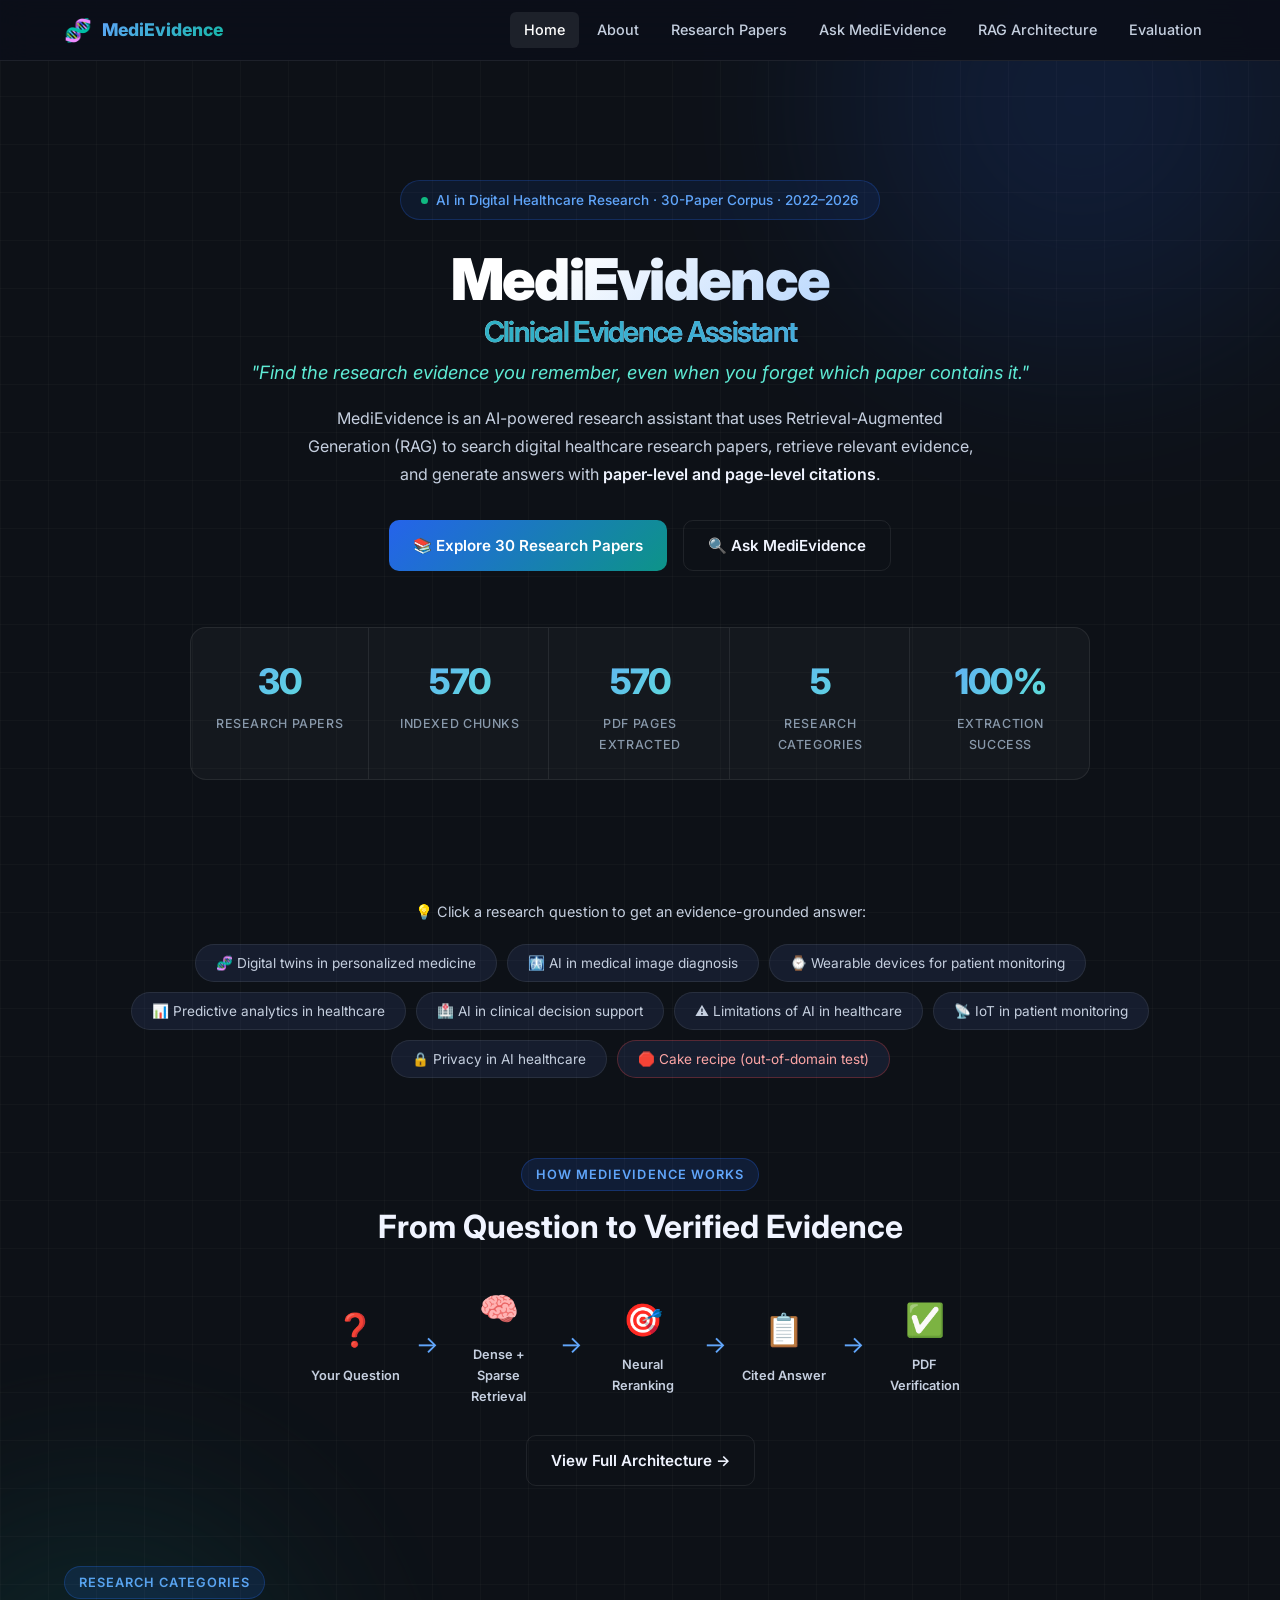
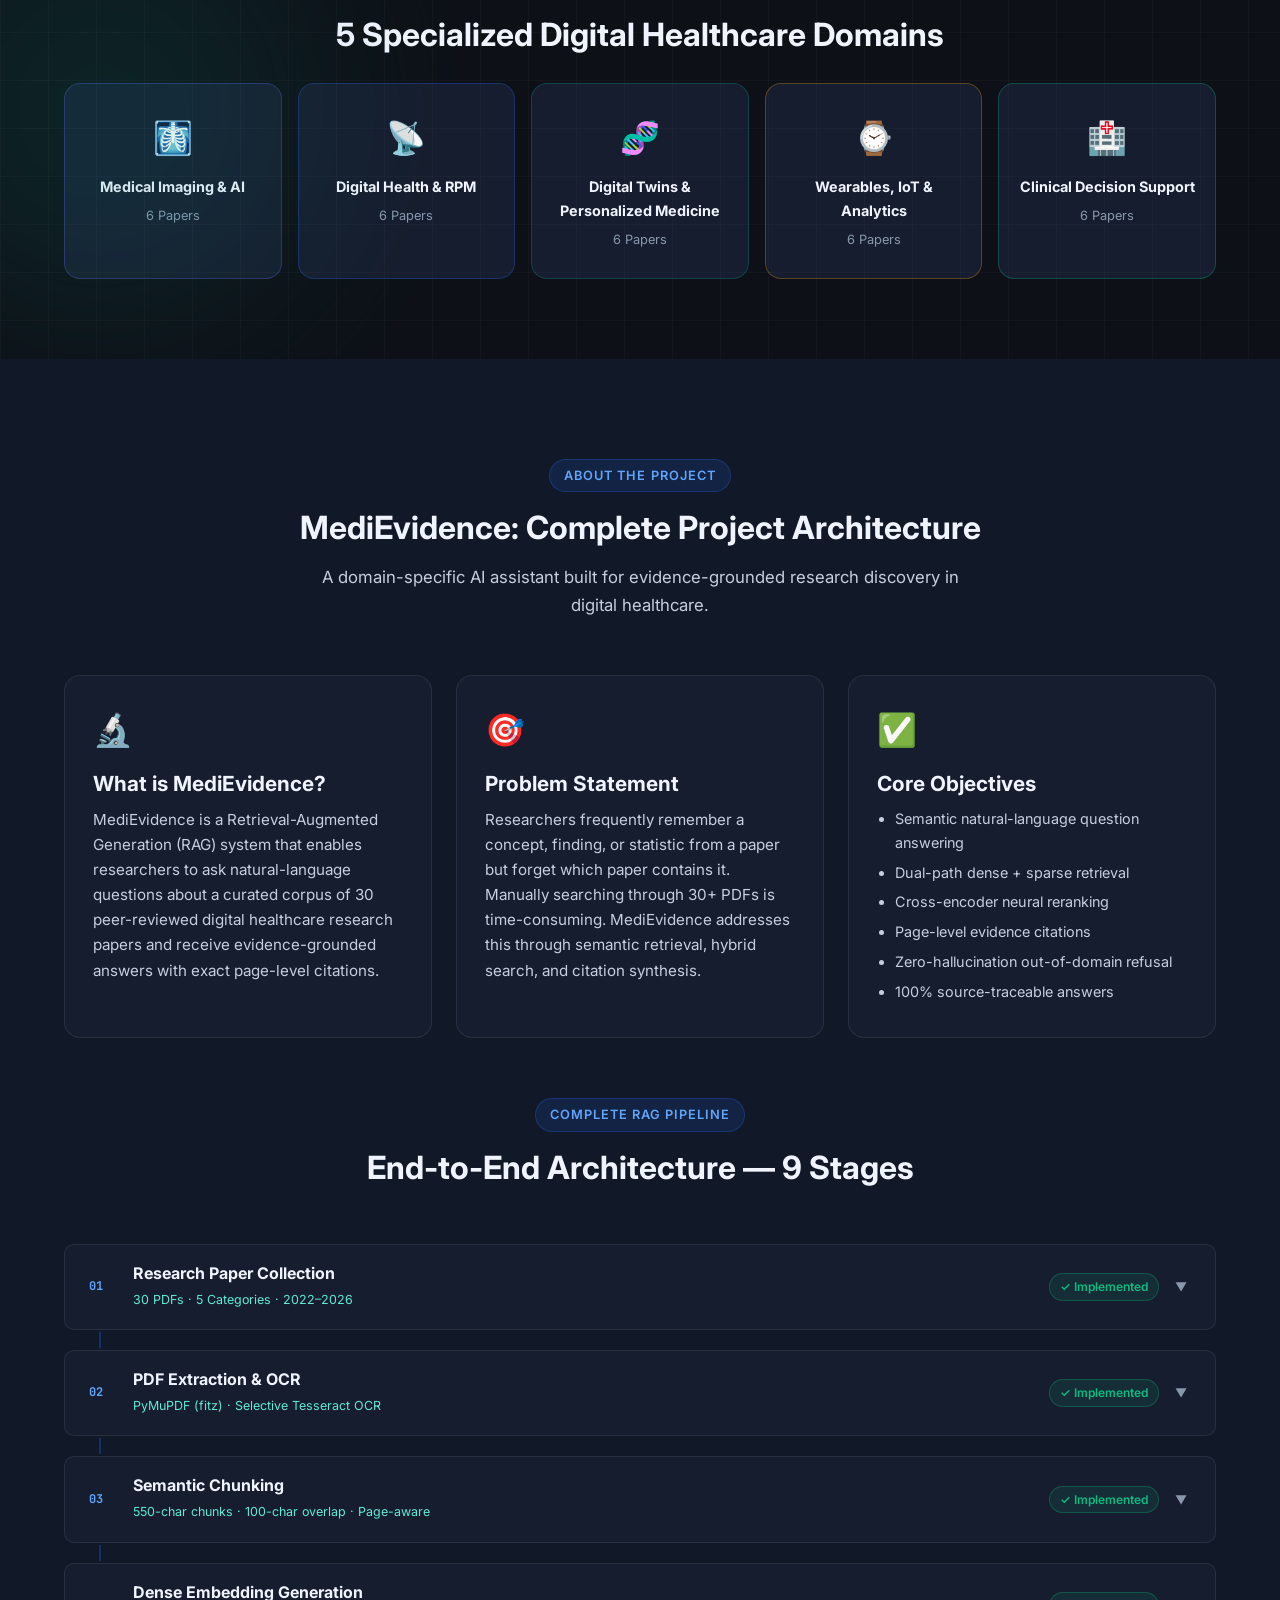
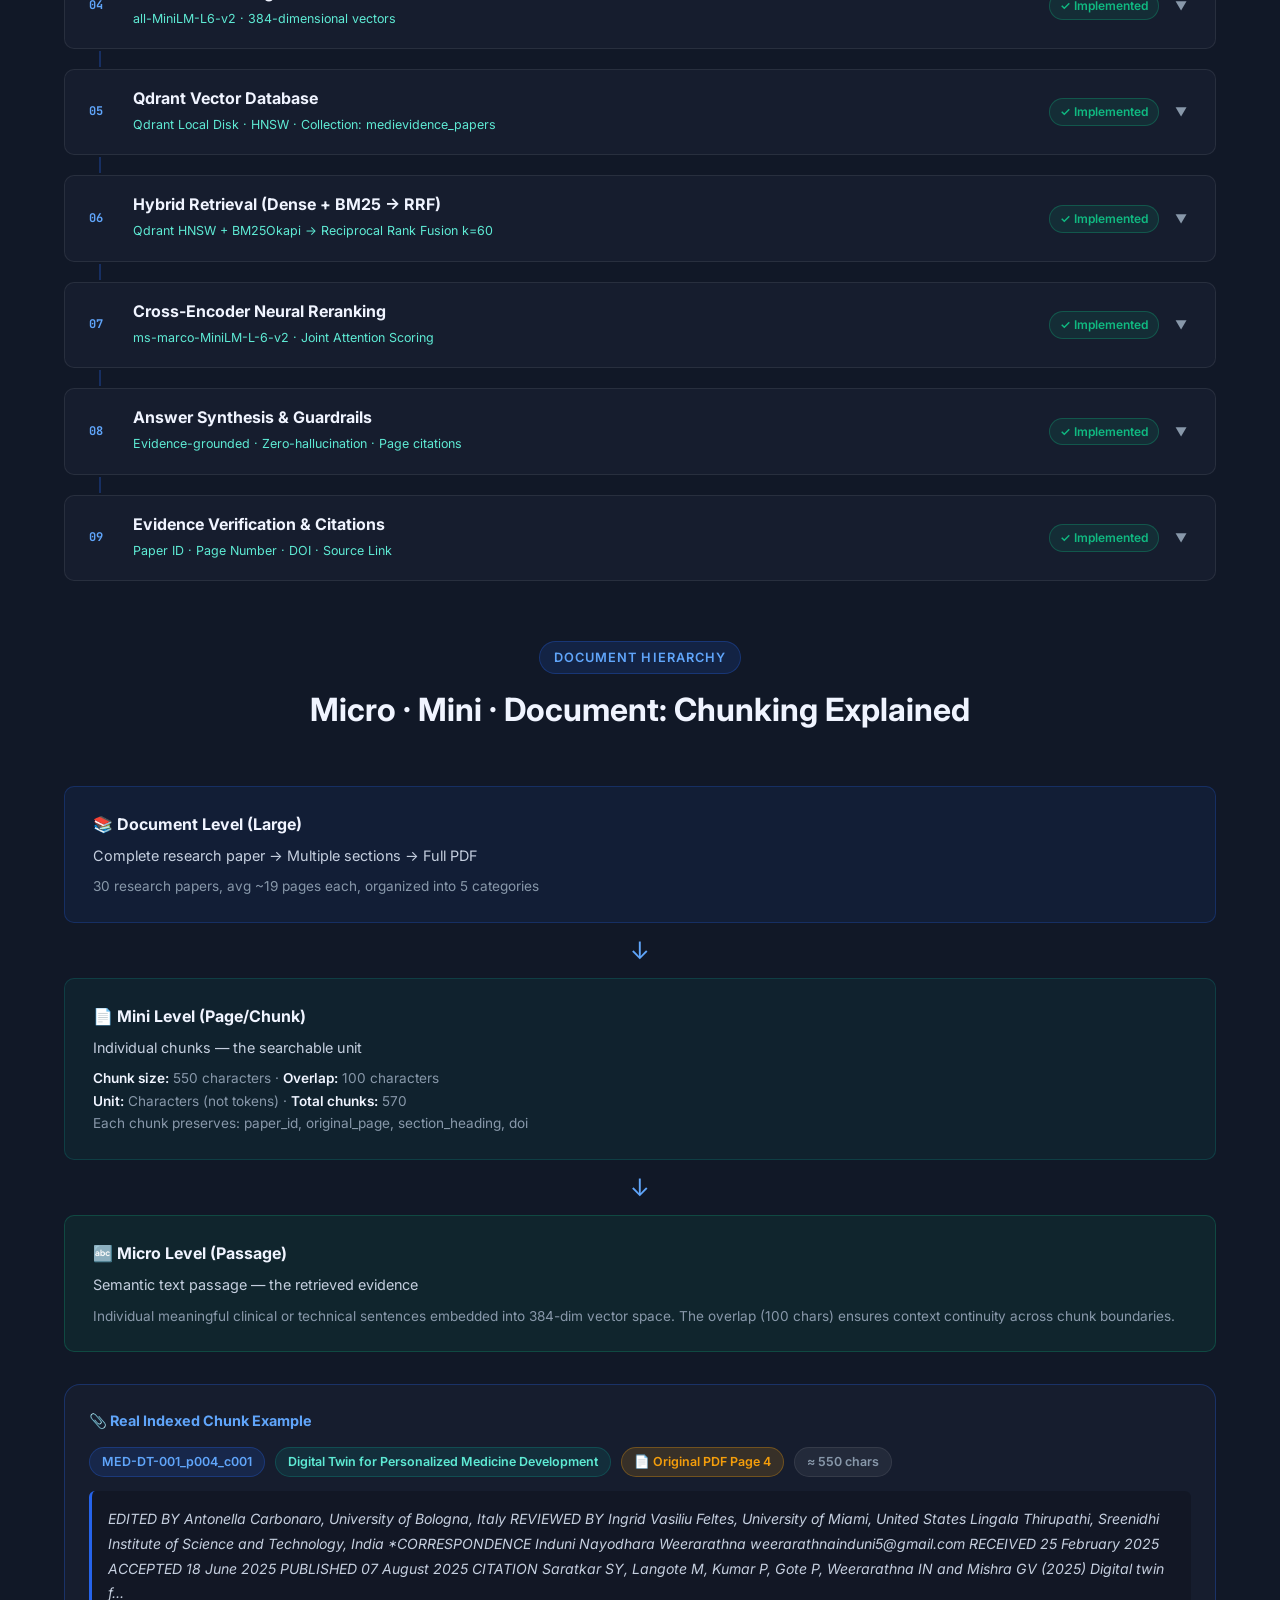
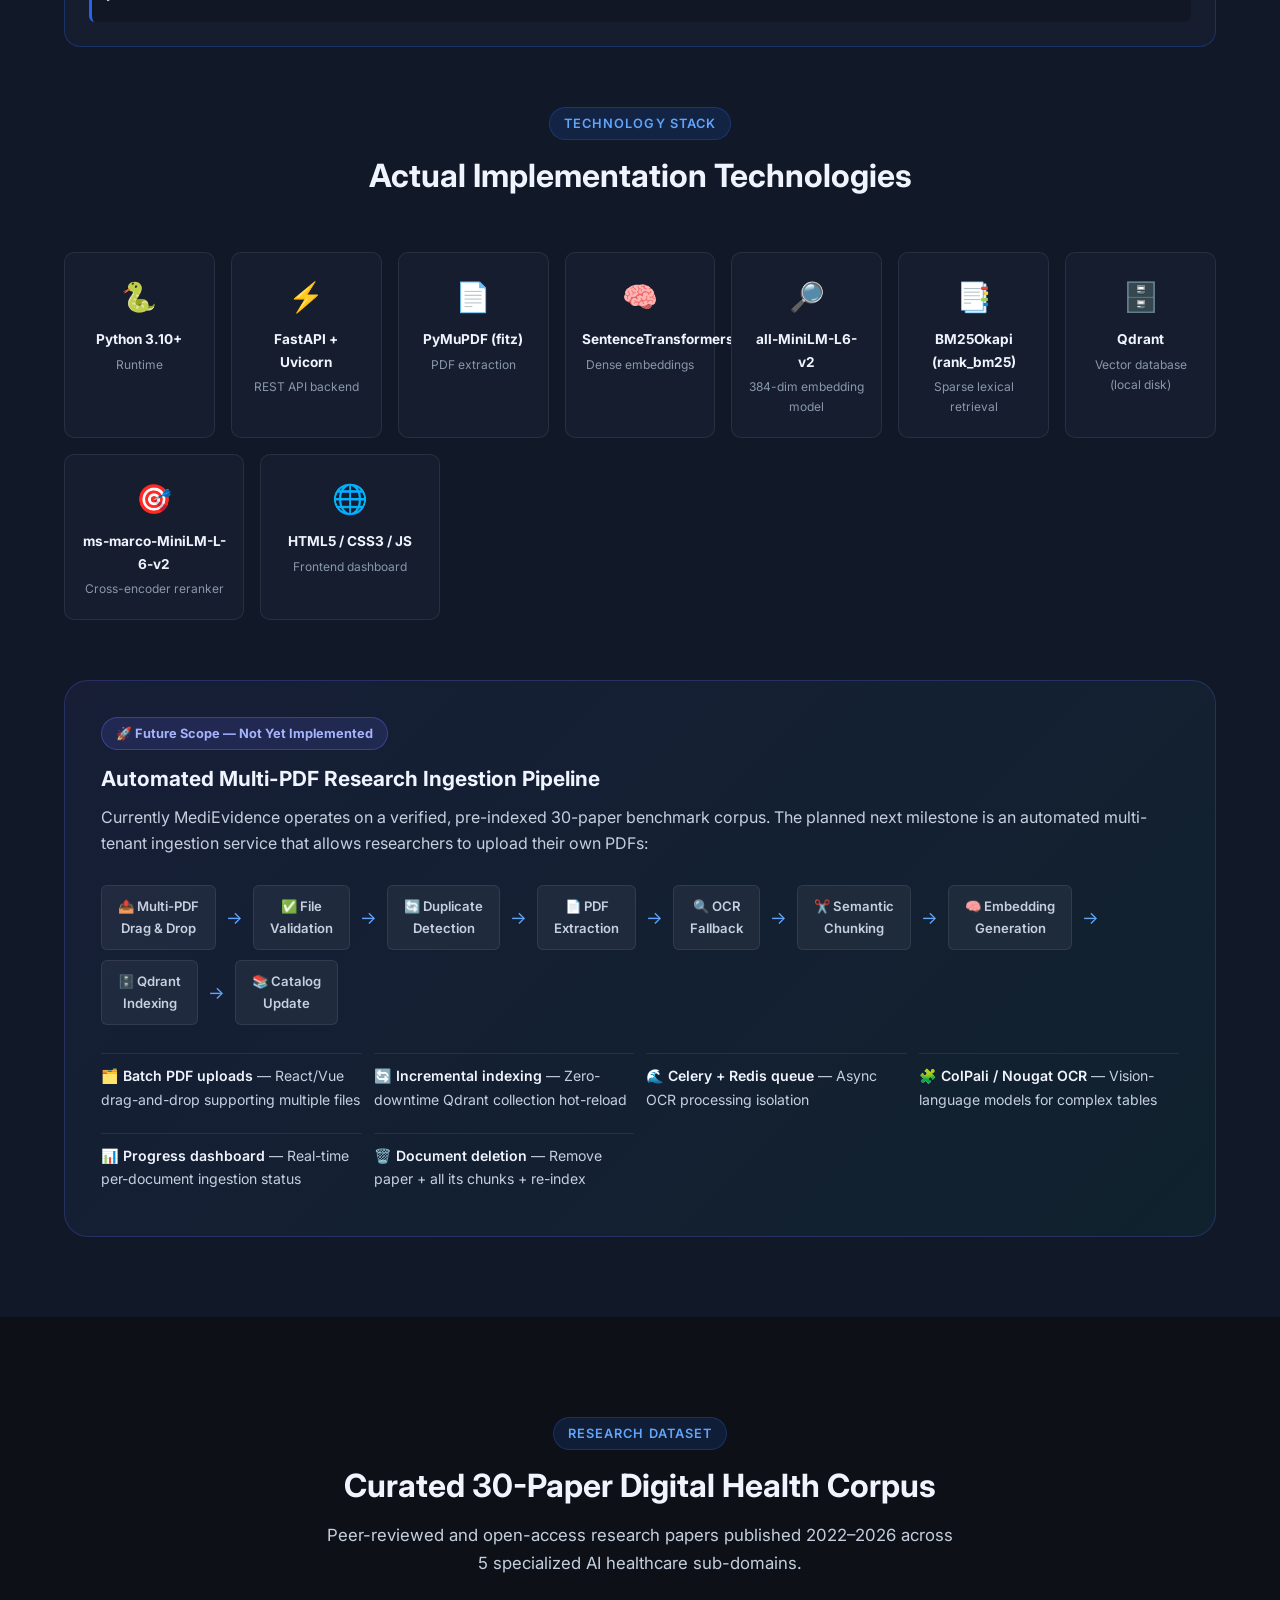
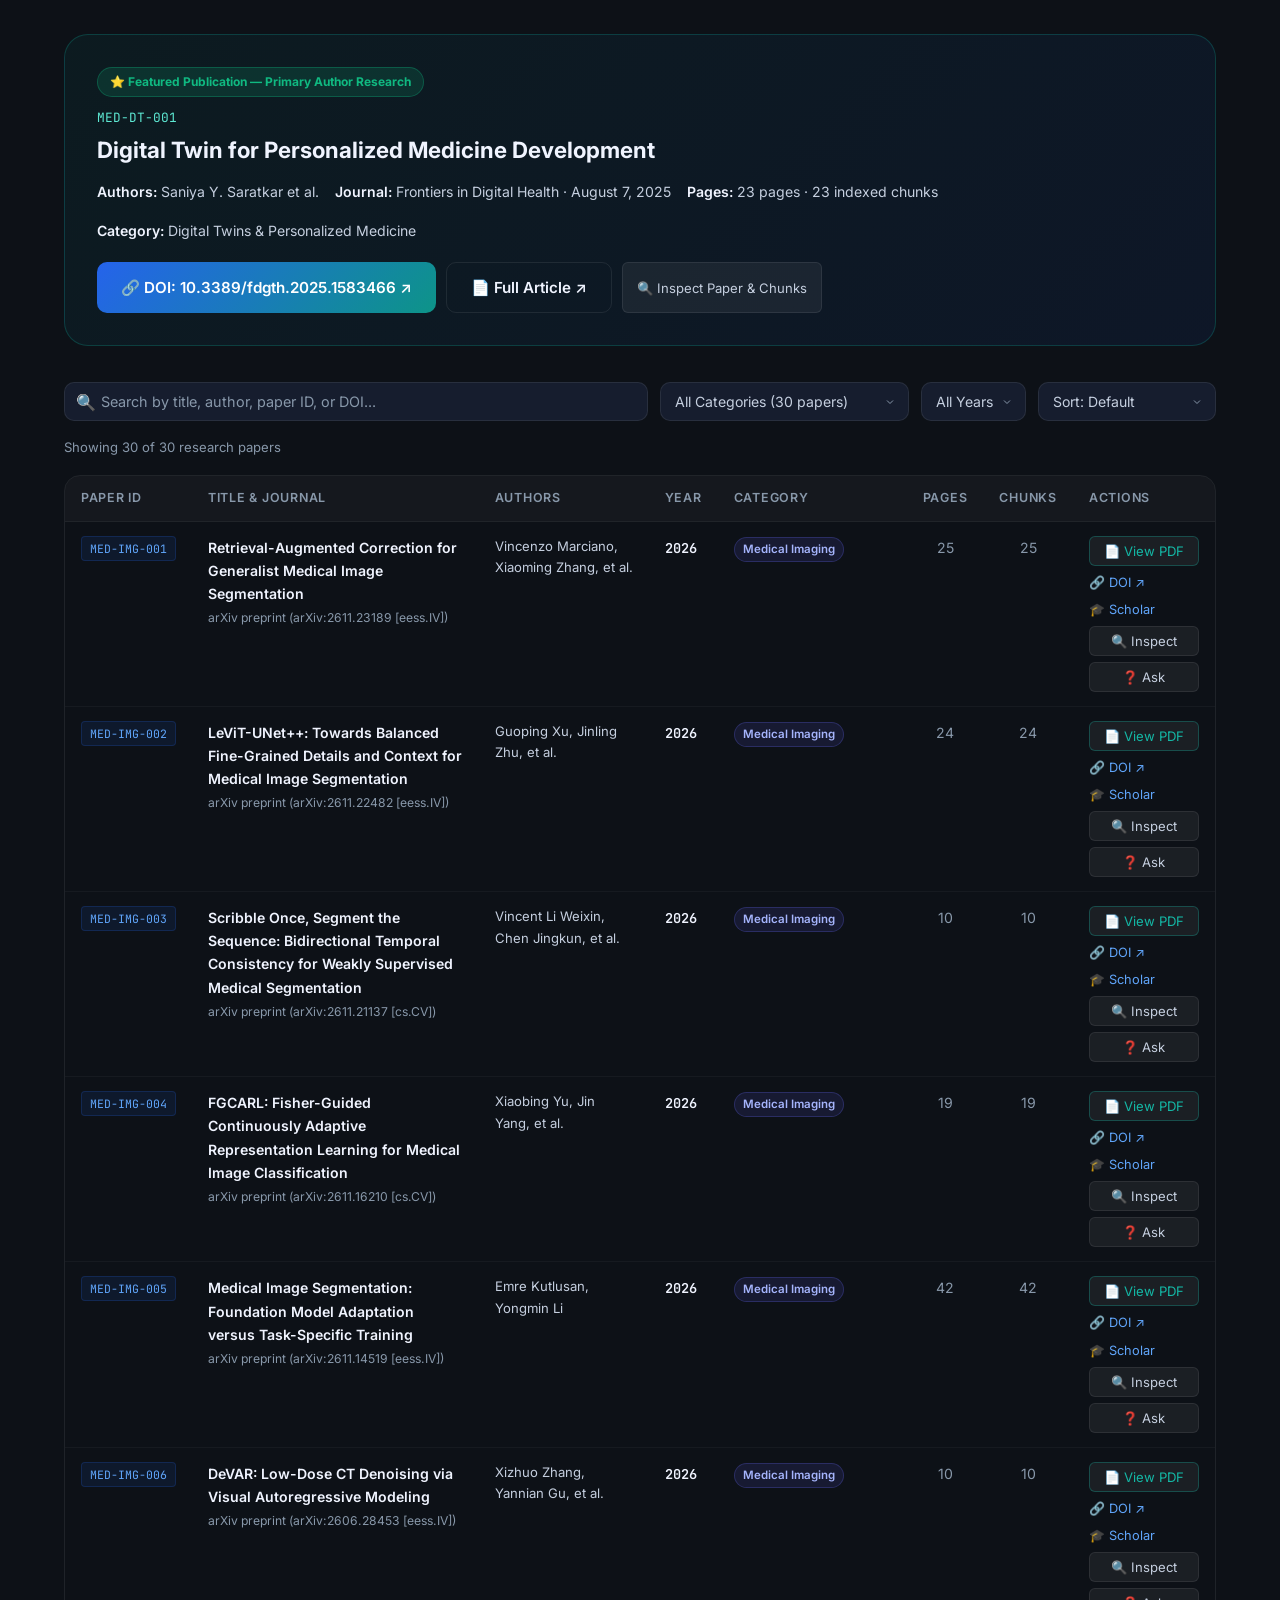
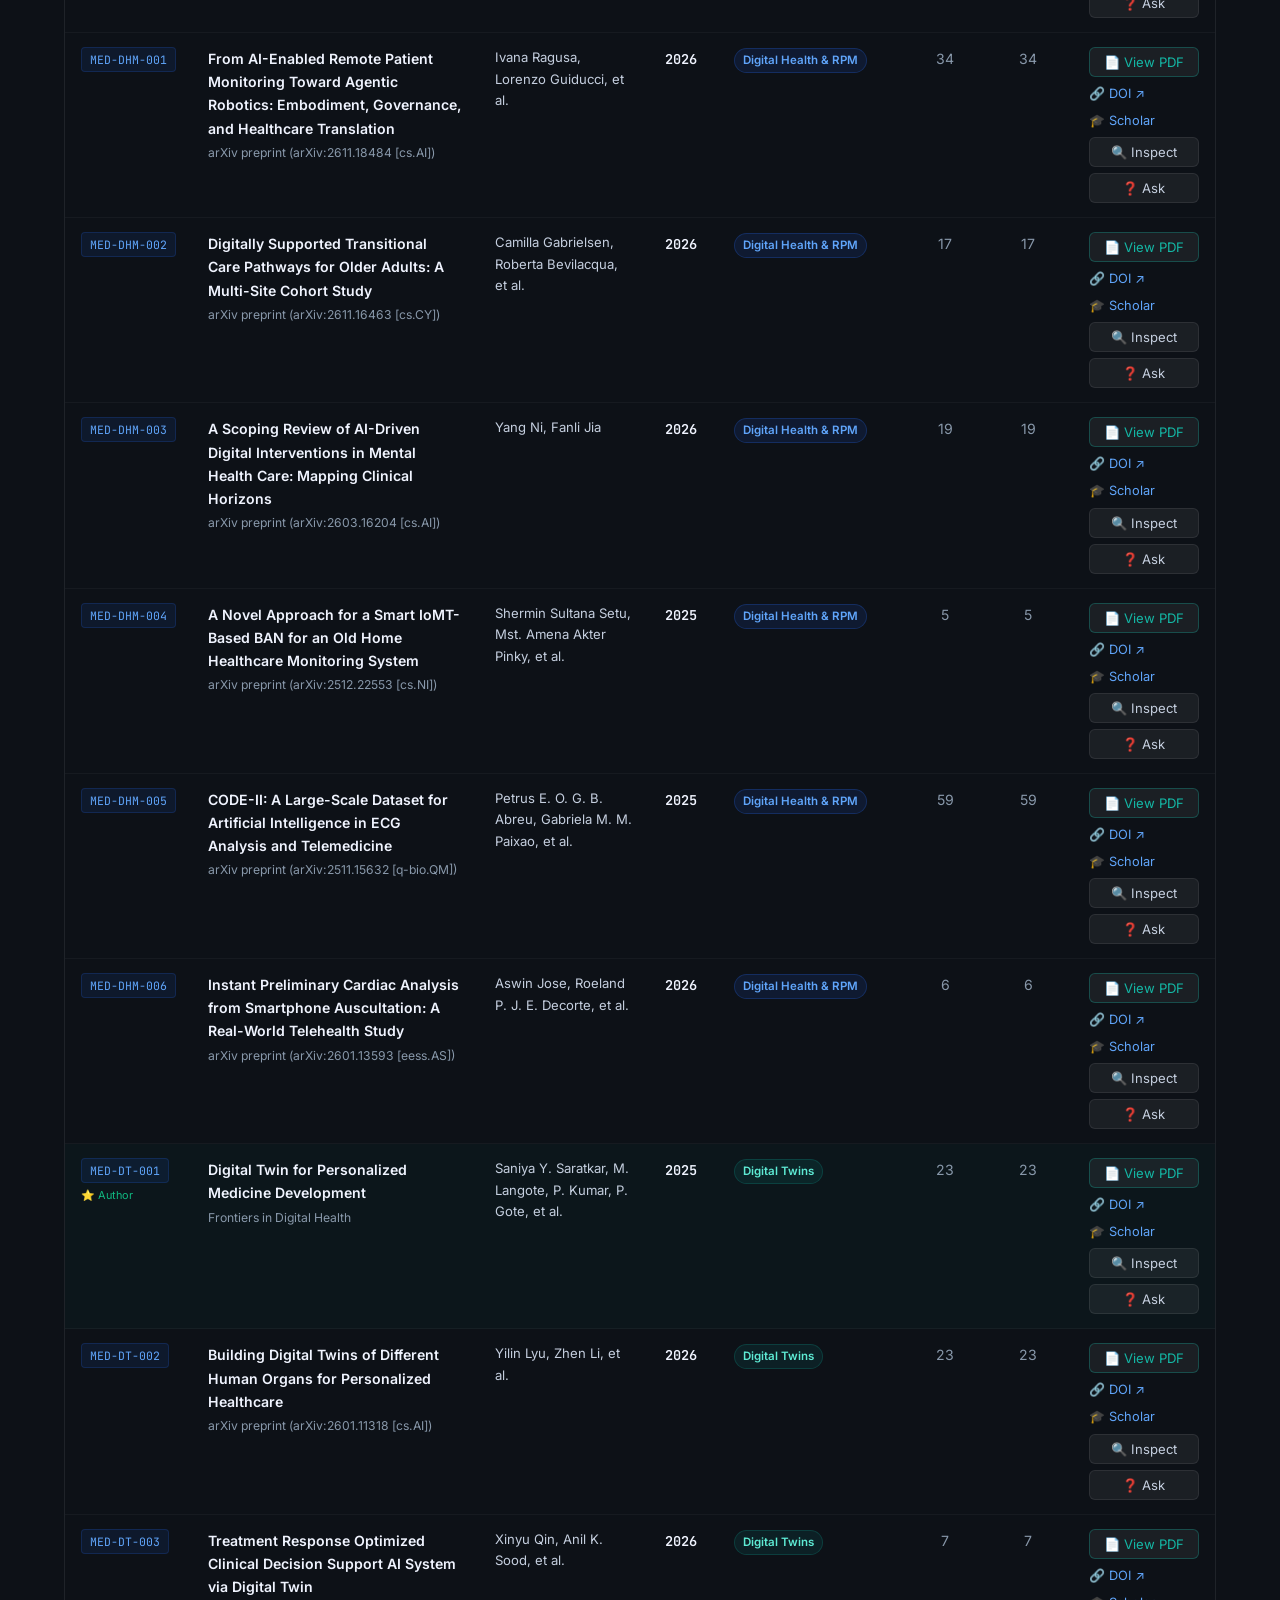
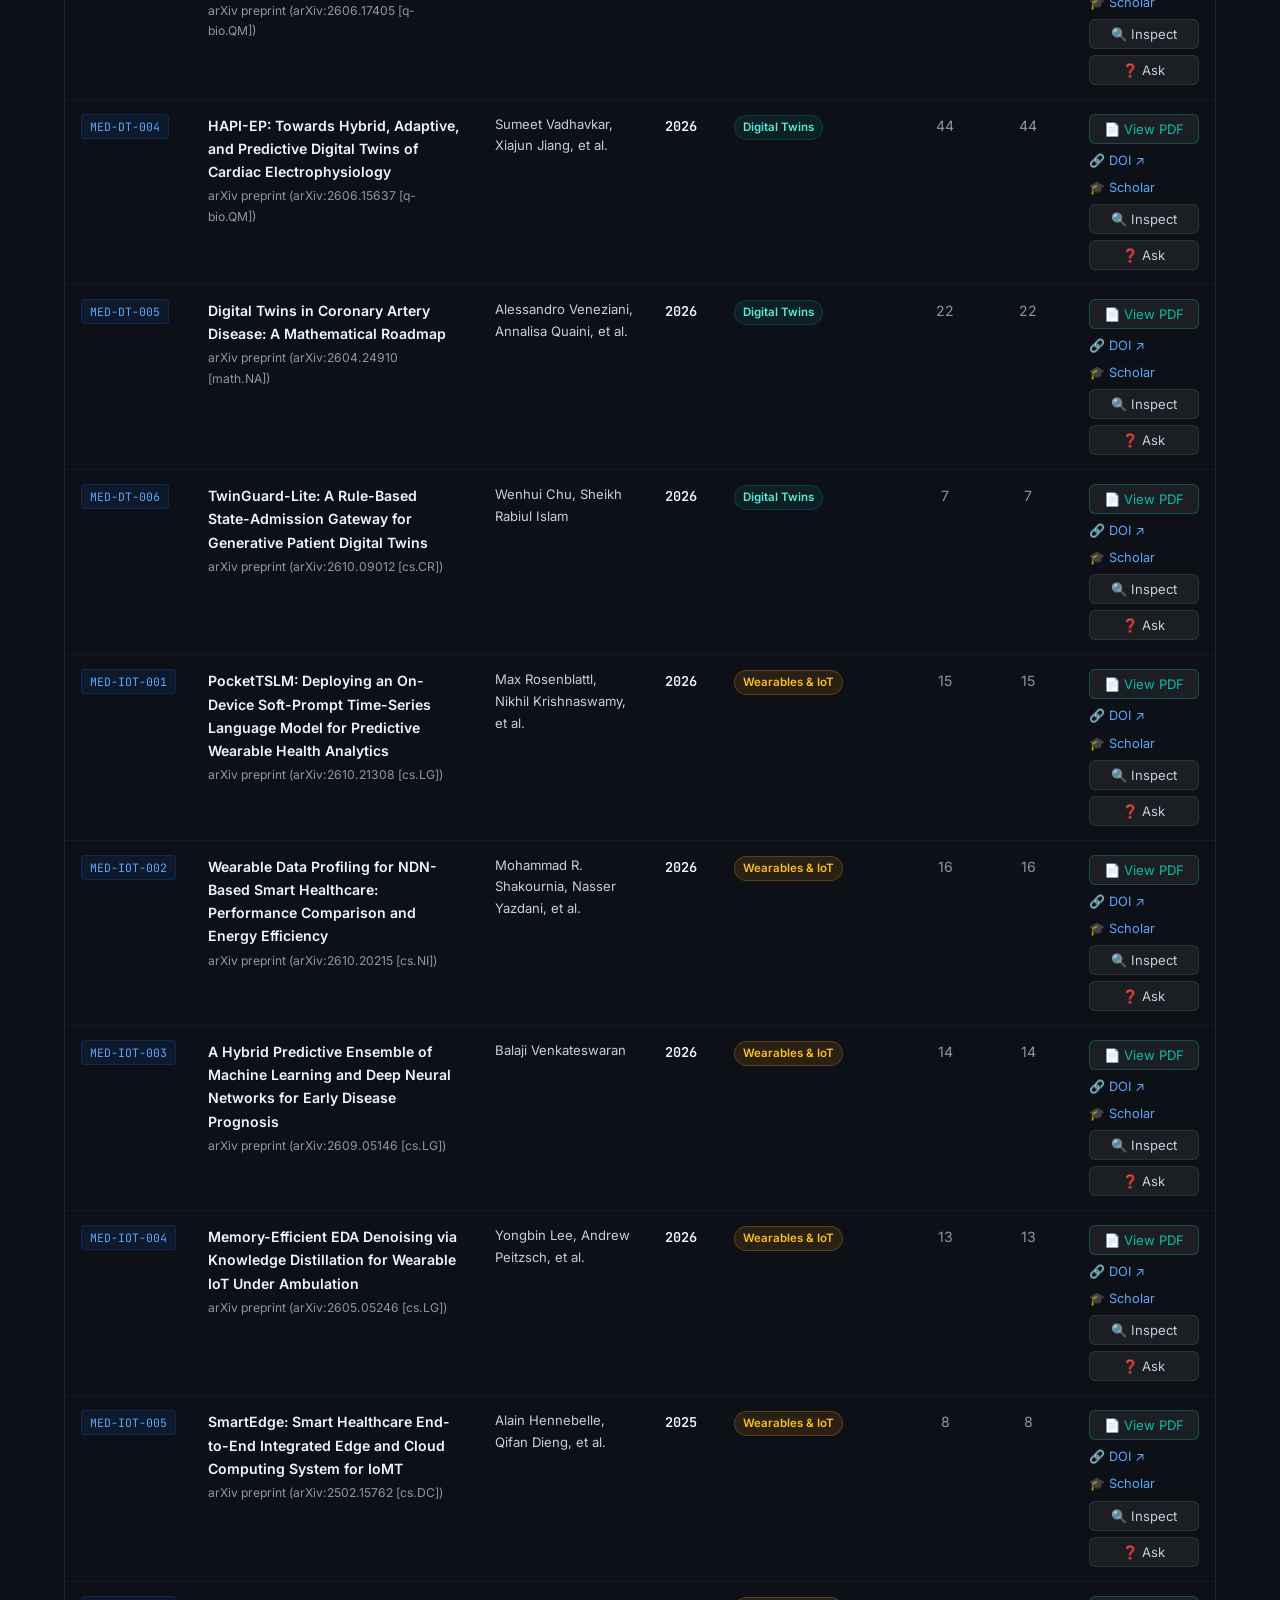
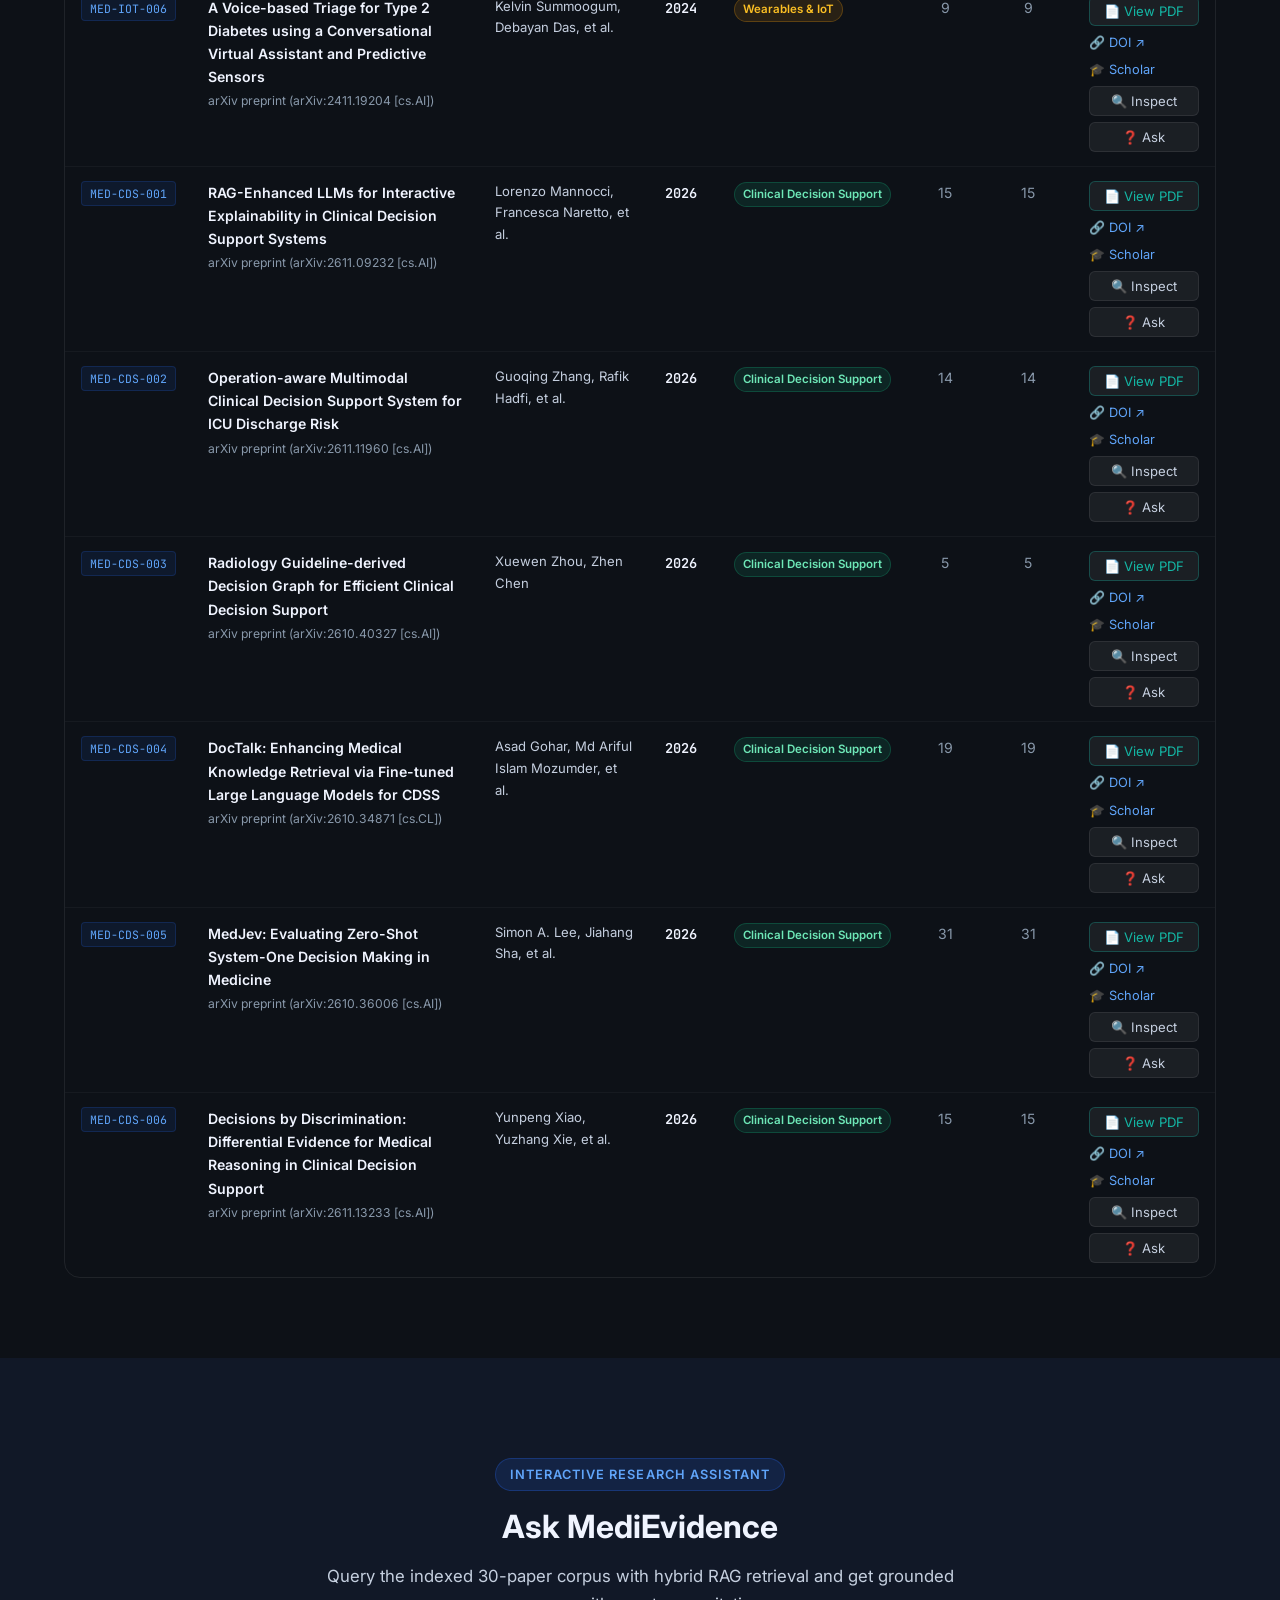
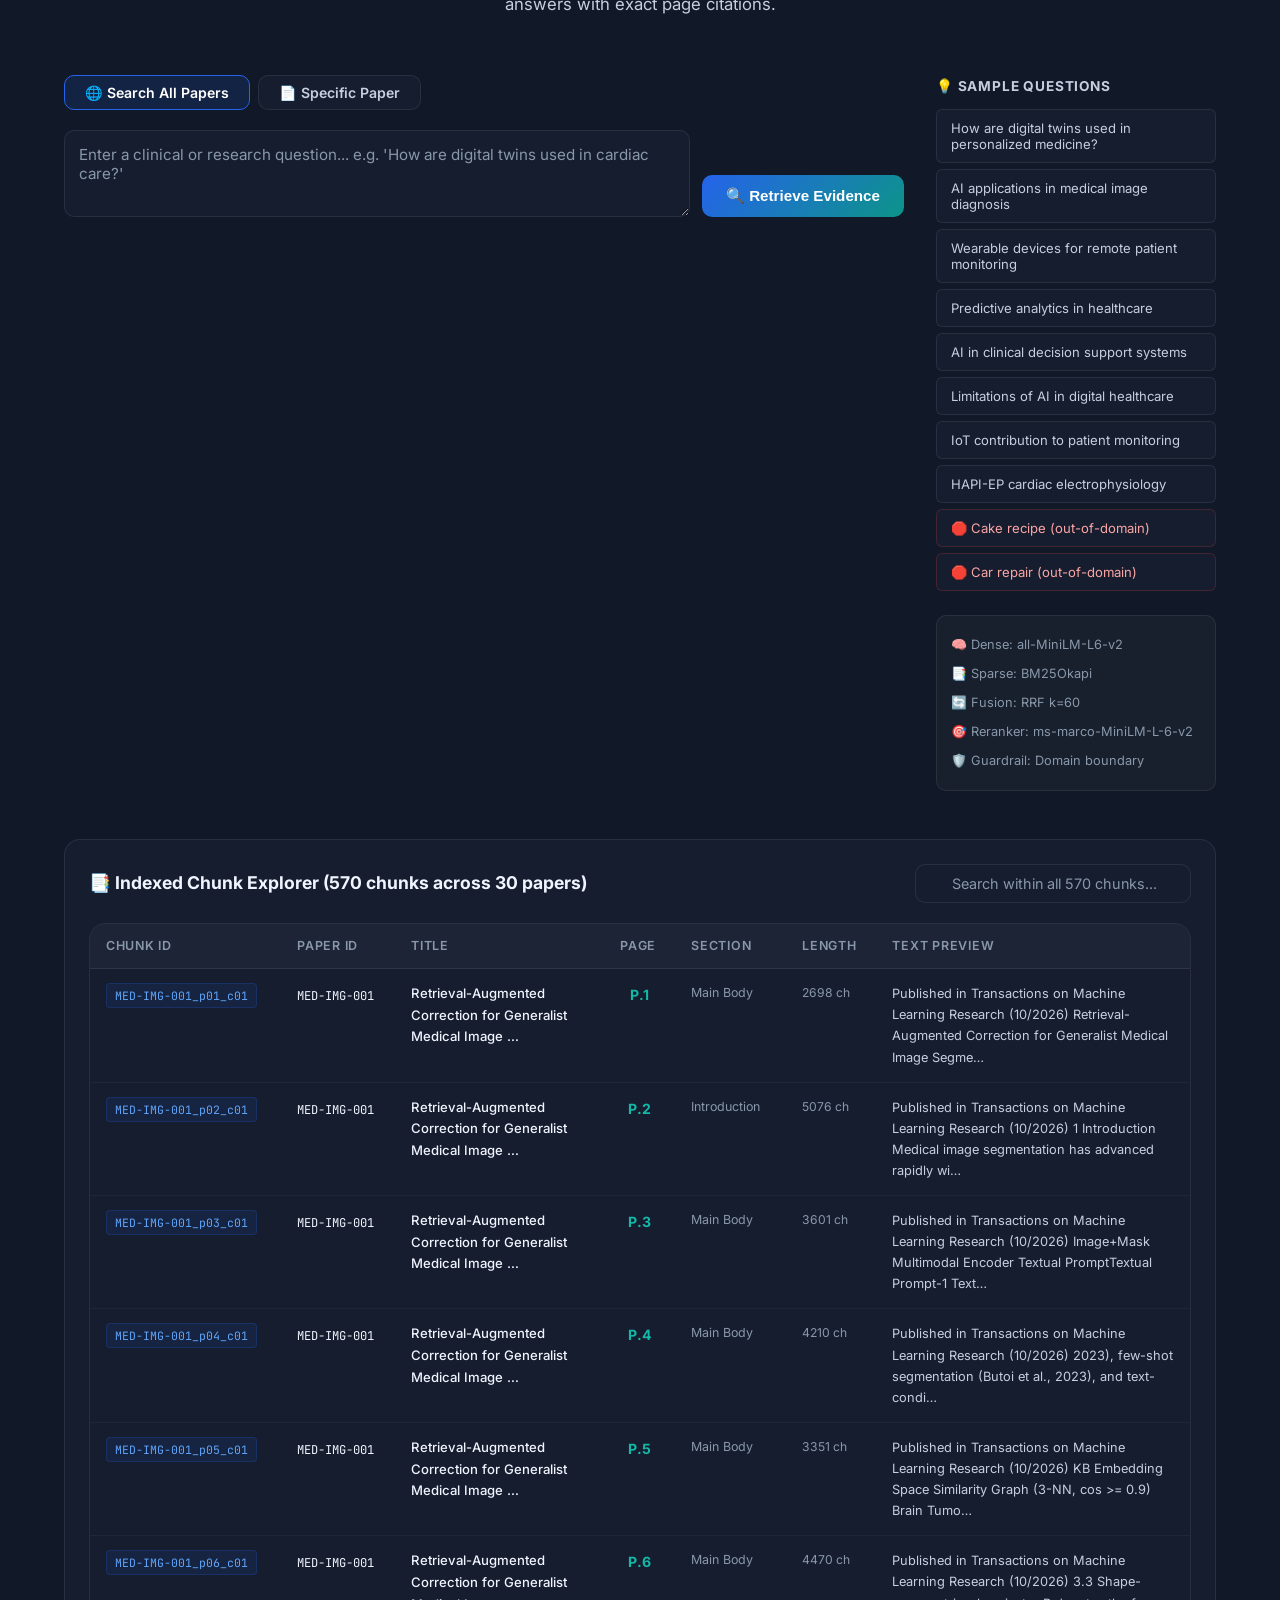
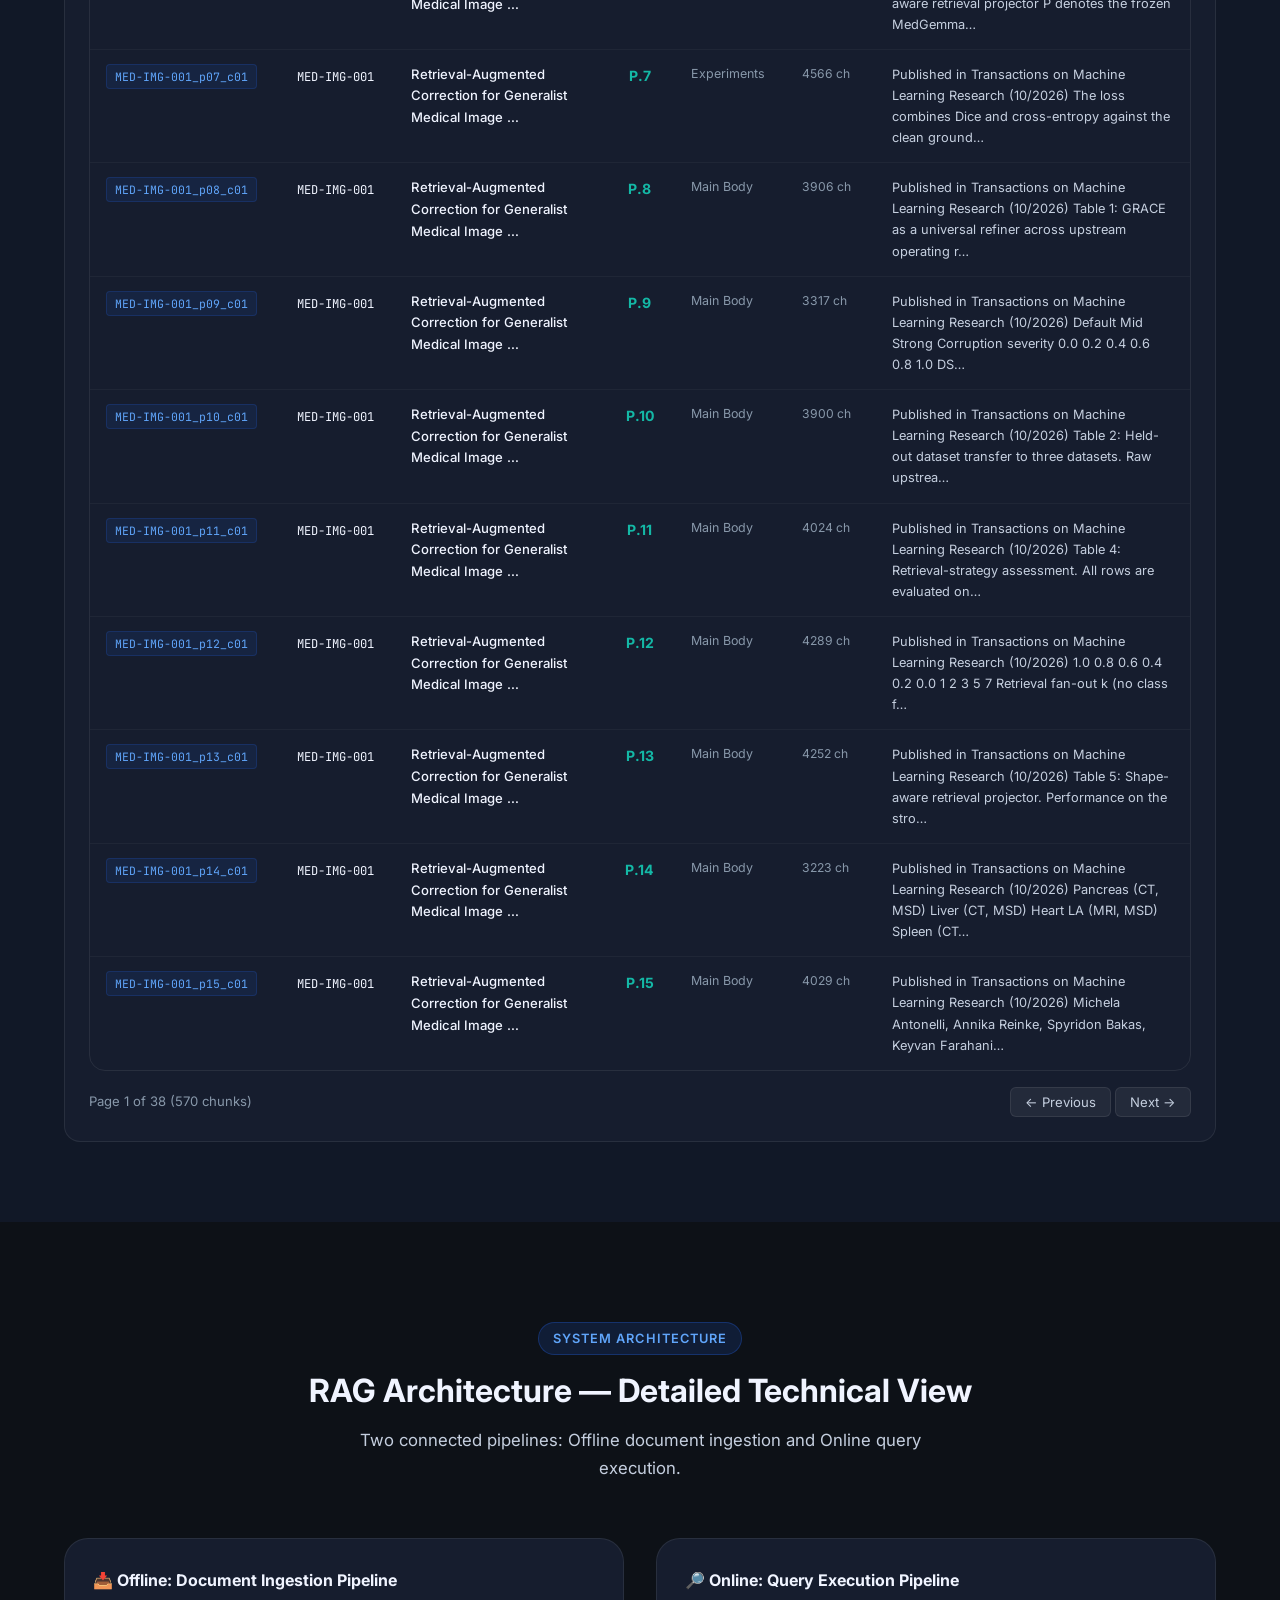
==== commit 690713c1: "feat: publish MediEvidence research assistant with verified citations and evaluation suite" ====
--- a/index.html
+++ b/index.html
@@ -1,618 +1,978 @@
-<!DOCTYPE html>
-<html lang="en">
-<head>
-    <meta charset="UTF-8">
-    <meta name="viewport" content="width=device-width, initial-scale=1.0">
-    <title>MediEvidence — Retrieval-Augmented Clinical Evidence Assistant</title>
-    <meta name="description" content="MediEvidence: A domain-specific AI assistant to query medical research papers & generate cited answers using an end-to-end RAG pipeline with LLMs, embeddings, Qdrant, and TF-IDF evidence extraction.">
-    <link href="https://fonts.googleapis.com/css2?family=Inter:wght@300;400;500;600;700;800;900&family=JetBrains+Mono:wght@400;500;600&display=swap" rel="stylesheet">
-    <link rel="stylesheet" href="style.css">
-</head>
-<body>
-
-    <!-- Animated background particles -->
-    <canvas id="particleCanvas"></canvas>
-
-    <!-- Hero Section -->
-    <header class="hero" id="hero">
-        <div class="hero-glow"></div>
-        <nav class="navbar">
-            <div class="nav-brand">
-                <span class="nav-icon">🧬</span>
-                <span class="nav-title">MediEvidence</span>
-            </div>
-            <div class="nav-links">
-                <a href="#pipeline">Pipeline</a>
-                <a href="#architecture">Architecture</a>
-                <a href="#components">Components</a>
-                <a href="#config">Config</a>
-                <a href="#demo">Demo</a>
-            </div>
-        </nav>
-        <div class="hero-content">
-            <div class="hero-badge">
-                <span class="badge-dot"></span>
-                AI-Powered Medical Research
-            </div>
-            <h1 class="hero-title">
-                MediEvidence<br>
-                <span class="gradient-text">Clinical Evidence Assistant</span>
-            </h1>
-            <p class="hero-subtitle">
-                A Retrieval-Augmented Generation pipeline that ingests medical PDFs, 
-                builds hybrid search indexes, reranks with cross-encoders, and generates 
-                grounded clinical answers with citations and confidence scores.
-            </p>
-            <div class="hero-stats">
-                <div class="stat-card">
-                    <span class="stat-number" data-target="636">0</span>
-                    <span class="stat-label">Chunks Processed</span>
-                </div>
-                <div class="stat-card">
-                    <span class="stat-number" data-target="384">0</span>
-                    <span class="stat-label">Embedding Dims</span>
-                </div>
-                <div class="stat-card">
-                    <span class="stat-number" data-target="3">0</span>
-                    <span class="stat-label">AI Models</span>
-                </div>
-                <div class="stat-card">
-                    <span class="stat-number" data-target="8">0</span>
-                    <span class="stat-label">Evidence Fields</span>
-                </div>
-            </div>
-            <div class="hero-cta">
-                <a href="#pipeline" class="btn-primary">Explore Pipeline</a>
-                <a href="#demo" class="btn-secondary">Try Demo</a>
-            </div>
-        </div>
-        <div class="scroll-indicator">
-            <div class="scroll-arrow"></div>
-        </div>
-    </header>
-
-    <!-- Pipeline Section -->
-    <section class="section pipeline-section" id="pipeline">
-        <div class="container">
-            <div class="section-header">
-                <span class="section-tag">How It Works</span>
-                <h2>The RAG Pipeline</h2>
-                <p>From PDF ingestion to grounded clinical answers — every step of the journey.</p>
-            </div>
-            <div class="pipeline-flow">
-                <div class="pipeline-step" data-step="1">
-                    <div class="step-icon">📄</div>
-                    <div class="step-content">
-                        <h3>PDF Upload</h3>
-                        <p>Upload multiple medical research PDFs for processing</p>
-                    </div>
-                    <div class="step-connector"></div>
-                </div>
-                <div class="pipeline-step" data-step="2">
-                    <div class="step-icon">📝</div>
-                    <div class="step-content">
-                        <h3>Text Extraction</h3>
-                        <p>PyMuPDF extracts text page-by-page with metadata</p>
-                    </div>
-                    <div class="step-connector"></div>
-                </div>
-                <div class="pipeline-step" data-step="3">
-                    <div class="step-icon">✂️</div>
-                    <div class="step-content">
-                        <h3>Heading-Aware Chunking</h3>
-                        <p>Intelligent splitting preserving section boundaries (800 chars, 100 overlap)</p>
-                    </div>
-                    <div class="step-connector"></div>
-                </div>
-                <div class="pipeline-step" data-step="4">
-                    <div class="step-icon">🔢</div>
-                    <div class="step-content">
-                        <h3>Embedding Generation</h3>
-                        <p>BAAI/bge-small-en-v1.5 creates 384-dim dense vectors</p>
-                    </div>
-                    <div class="step-connector"></div>
-                </div>
-                <div class="pipeline-step" data-step="5">
-                    <div class="step-icon">📊</div>
-                    <div class="step-content">
-                        <h3>Dual Index Building</h3>
-                        <p>FAISS (L2 distance) + BM25Okapi for hybrid search</p>
-                    </div>
-                    <div class="step-connector"></div>
-                </div>
-                <div class="pipeline-step" data-step="6">
-                    <div class="step-icon">🔍</div>
-                    <div class="step-content">
-                        <h3>Hybrid Retrieval</h3>
-                        <p>Combines semantic (FAISS) and lexical (BM25) matches</p>
-                    </div>
-                    <div class="step-connector"></div>
-                </div>
-                <div class="pipeline-step" data-step="7">
-                    <div class="step-icon">🏆</div>
-                    <div class="step-content">
-                        <h3>Cross-Encoder Reranking</h3>
-                        <p>ms-marco-MiniLM-L-6-v2 reorders by relevance (threshold: 0.6)</p>
-                    </div>
-                    <div class="step-connector"></div>
-                </div>
-                <div class="pipeline-step" data-step="8">
-                    <div class="step-icon">🤖</div>
-                    <div class="step-content">
-                        <h3>LLM Generation</h3>
-                        <p>Flan-T5-Large generates grounded answers with guardrails</p>
-                    </div>
-                    <div class="step-connector"></div>
-                </div>
-                <div class="pipeline-step final" data-step="9">
-                    <div class="step-icon">📋</div>
-                    <div class="step-content">
-                        <h3>Output</h3>
-                        <p>Answer + Citations + Confidence Score + Structured Evidence</p>
-                    </div>
-                </div>
-            </div>
-        </div>
-    </section>
-
-    <!-- Architecture Section -->
-    <section class="section architecture-section" id="architecture">
-        <div class="container">
-            <div class="section-header">
-                <span class="section-tag">System Design</span>
-                <h2>Architecture Overview</h2>
-                <p>The dual-path retrieval architecture combining dense and sparse representations.</p>
-            </div>
-            <div class="arch-diagram">
-                <div class="arch-layer ingestion-layer">
-                    <h4 class="layer-title">Ingestion Layer</h4>
-                    <div class="arch-nodes">
-                        <div class="arch-node" id="node-pdf">
-                            <span class="node-emoji">📄</span>
-                            <span>PDF Files</span>
-                        </div>
-                        <div class="arch-arrow">→</div>
-                        <div class="arch-node" id="node-pymupdf">
-                            <span class="node-emoji">📝</span>
-                            <span>PyMuPDF</span>
-                        </div>
-                        <div class="arch-arrow">→</div>
-                        <div class="arch-node" id="node-chunker">
-                            <span class="node-emoji">✂️</span>
-                            <span>Chunker</span>
-                        </div>
-                    </div>
-                </div>
-
-                <div class="arch-divider"></div>
-
-                <div class="arch-layer index-layer">
-                    <h4 class="layer-title">Index Layer</h4>
-                    <div class="arch-nodes dual">
-                        <div class="arch-branch">
-                            <div class="arch-node dense">
-                                <span class="node-emoji">🔢</span>
-                                <span>BGE Embeddings</span>
-                            </div>
-                            <div class="arch-arrow-down">↓</div>
-                            <div class="arch-node dense">
-                                <span class="node-emoji">📊</span>
-                                <span>FAISS Index</span>
-                            </div>
-                        </div>
-                        <div class="arch-branch">
-                            <div class="arch-node sparse">
-                                <span class="node-emoji">📝</span>
-                                <span>Tokenization</span>
-                            </div>
-                            <div class="arch-arrow-down">↓</div>
-                            <div class="arch-node sparse">
-                                <span class="node-emoji">📊</span>
-                                <span>BM25 Index</span>
-                            </div>
-                        </div>
-                    </div>
-                </div>
-
-                <div class="arch-divider"></div>
-
-                <div class="arch-layer retrieval-layer">
-                    <h4 class="layer-title">Retrieval & Generation</h4>
-                    <div class="arch-nodes">
-                        <div class="arch-node">
-                            <span class="node-emoji">🔍</span>
-                            <span>Hybrid Merge</span>
-                        </div>
-                        <div class="arch-arrow">→</div>
-                        <div class="arch-node">
-                            <span class="node-emoji">🏆</span>
-                            <span>Reranker</span>
-                        </div>
-                        <div class="arch-arrow">→</div>
-                        <div class="arch-node">
-                            <span class="node-emoji">🛡️</span>
-                            <span>Guardrails</span>
-                        </div>
-                        <div class="arch-arrow">→</div>
-                        <div class="arch-node highlight">
-                            <span class="node-emoji">🤖</span>
-                            <span>Flan-T5</span>
-                        </div>
-                    </div>
-                </div>
-            </div>
-        </div>
-    </section>
-
-    <!-- Components Section -->
-    <section class="section components-section" id="components">
-        <div class="container">
-            <div class="section-header">
-                <span class="section-tag">Deep Dive</span>
-                <h2>Core Components</h2>
-                <p>Every module in the RAG pipeline, explained.</p>
-            </div>
-            <div class="components-grid">
-                <div class="component-card" data-aos="fade-up">
-                    <div class="card-glow"></div>
-                    <div class="card-icon">📄</div>
-                    <h3>PDF Ingestion</h3>
-                    <p>Uses PyMuPDF (fitz) to extract text page-by-page, along with document metadata like title, doc_id, and page numbers.</p>
-                    <div class="card-tech">
-                        <span class="tech-tag">PyMuPDF</span>
-                        <span class="tech-tag">fitz</span>
-                    </div>
-                </div>
-
-                <div class="component-card" data-aos="fade-up">
-                    <div class="card-glow"></div>
-                    <div class="card-icon">✂️</div>
-                    <h3>Heading-Aware Chunking</h3>
-                    <p>Two-stage approach: first segments by detected headings (ABSTRACT, METHODS, etc.), then applies fixed-size chunking within each section.</p>
-                    <div class="card-tech">
-                        <span class="tech-tag">800 chars</span>
-                        <span class="tech-tag">100 overlap</span>
-                        <span class="tech-tag">Regex</span>
-                    </div>
-                </div>
-
-                <div class="component-card" data-aos="fade-up">
-                    <div class="card-glow"></div>
-                    <div class="card-icon">🔢</div>
-                    <h3>Dense Embeddings</h3>
-                    <p>BAAI/bge-small-en-v1.5 generates 384-dimensional dense vector representations for semantic similarity search.</p>
-                    <div class="card-tech">
-                        <span class="tech-tag">BGE</span>
-                        <span class="tech-tag">384-dim</span>
-                        <span class="tech-tag">SentenceTransformers</span>
-                    </div>
-                </div>
-
-                <div class="component-card" data-aos="fade-up">
-                    <div class="card-glow"></div>
-                    <div class="card-icon">📊</div>
-                    <h3>FAISS + BM25 Indexes</h3>
-                    <p>Dual indexing strategy — FAISS IndexFlatL2 for semantic search and BM25Okapi for keyword-based retrieval.</p>
-                    <div class="card-tech">
-                        <span class="tech-tag">FAISS</span>
-                        <span class="tech-tag">L2 Distance</span>
-                        <span class="tech-tag">BM25Okapi</span>
-                    </div>
-                </div>
-
-                <div class="component-card" data-aos="fade-up">
-                    <div class="card-glow"></div>
-                    <div class="card-icon">🏆</div>
-                    <h3>Cross-Encoder Reranking</h3>
-                    <p>ms-marco-MiniLM-L-6-v2 scores query-chunk pairs for fine-grained relevance, filtering below 0.6 threshold.</p>
-                    <div class="card-tech">
-                        <span class="tech-tag">Cross-Encoder</span>
-                        <span class="tech-tag">MiniLM</span>
-                        <span class="tech-tag">Threshold 0.6</span>
-                    </div>
-                </div>
-
-                <div class="component-card" data-aos="fade-up">
-                    <div class="card-glow"></div>
-                    <div class="card-icon">🤖</div>
-                    <h3>LLM Generation</h3>
-                    <p>Google's Flan-T5-Large (Seq2Seq) with 4-bit quantization generates grounded answers constrained to retrieved context.</p>
-                    <div class="card-tech">
-                        <span class="tech-tag">Flan-T5</span>
-                        <span class="tech-tag">4-bit</span>
-                        <span class="tech-tag">Beam Search</span>
-                    </div>
-                </div>
-
-                <div class="component-card" data-aos="fade-up">
-                    <div class="card-glow"></div>
-                    <div class="card-icon">🛡️</div>
-                    <h3>Guardrails</h3>
-                    <p>Multi-layer safety: reranker score filtering, LLM output checking for "insufficient evidence", and minimum confidence thresholds.</p>
-                    <div class="card-tech">
-                        <span class="tech-tag">Score ≥ 0.6</span>
-                        <span class="tech-tag">Confidence ≥ 0.5</span>
-                    </div>
-                </div>
-
-                <div class="component-card" data-aos="fade-up">
-                    <div class="card-glow"></div>
-                    <div class="card-icon">🔬</div>
-                    <h3>Structured Evidence</h3>
-                    <p>LLM extracts PICO-style evidence: StudyType, SampleSize, Population, Intervention, Comparator, Outcome, KeyResult, Limitations.</p>
-                    <div class="card-tech">
-                        <span class="tech-tag">8 Fields</span>
-                        <span class="tech-tag">JSON</span>
-                        <span class="tech-tag">PICO</span>
-                    </div>
-                </div>
-            </div>
-        </div>
-    </section>
-
-    <!-- Configuration Section -->
-    <section class="section config-section" id="config">
-        <div class="container">
-            <div class="section-header">
-                <span class="section-tag">Settings</span>
-                <h2>Configuration</h2>
-                <p>Fine-tuned parameters powering the pipeline.</p>
-            </div>
-            <div class="config-grid">
-                <div class="config-panel">
-                    <h3>🧠 Models</h3>
-                    <div class="config-items">
-                        <div class="config-item">
-                            <span class="config-key">Embedding</span>
-                            <span class="config-value">BAAI/bge-small-en-v1.5</span>
-                        </div>
-                        <div class="config-item">
-                            <span class="config-key">Reranker</span>
-                            <span class="config-value">cross-encoder/ms-marco-MiniLM-L-6-v2</span>
-                        </div>
-                        <div class="config-item">
-                            <span class="config-key">LLM</span>
-                            <span class="config-value">google/flan-t5-large</span>
-                        </div>
-                        <div class="config-item">
-                            <span class="config-key">Quantization</span>
-                            <span class="config-value">4-bit NF4</span>
-                        </div>
-                    </div>
-                </div>
-                <div class="config-panel">
-                    <h3>⚙️ Parameters</h3>
-                    <div class="config-items">
-                        <div class="config-item">
-                            <span class="config-key">Chunk Size</span>
-                            <span class="config-value">800 chars</span>
-                        </div>
-                        <div class="config-item">
-                            <span class="config-key">Chunk Overlap</span>
-                            <span class="config-value">100 chars</span>
-                        </div>
-                        <div class="config-item">
-                            <span class="config-key">Reranker Threshold</span>
-                            <span class="config-value">0.6</span>
-                        </div>
-                        <div class="config-item">
-                            <span class="config-key">Min Confidence</span>
-                            <span class="config-value">0.5</span>
-                        </div>
-                    </div>
-                </div>
-                <div class="config-panel">
-                    <h3>📈 Generation</h3>
-                    <div class="config-items">
-                        <div class="config-item">
-                            <span class="config-key">Max New Tokens</span>
-                            <span class="config-value">256</span>
-                        </div>
-                        <div class="config-item">
-                            <span class="config-key">Num Beams</span>
-                            <span class="config-value">5</span>
-                        </div>
-                        <div class="config-item">
-                            <span class="config-key">No Repeat N-gram</span>
-                            <span class="config-value">2</span>
-                        </div>
-                        <div class="config-item">
-                            <span class="config-key">Embedding Dim</span>
-                            <span class="config-value">384</span>
-                        </div>
-                    </div>
-                </div>
-            </div>
-        </div>
-    </section>
-
-    <!-- Demo Section -->
-    <section class="section demo-section" id="demo">
-        <div class="container">
-            <div class="section-header">
-                <span class="section-tag">Interactive</span>
-                <h2>Try the Pipeline</h2>
-                <p>Simulated demo of the RAG pipeline in action.</p>
-            </div>
-            <div class="demo-container">
-                <div class="demo-input-area">
-                    <div class="demo-label">Ask a clinical question</div>
-                    <textarea id="demoQuery" placeholder="e.g., What are the effects of immunotherapy on tumor response rates?"></textarea>
-                    <button id="demoBtn" class="btn-primary">
-                        <span class="btn-icon">🔍</span>
-                        Run RAG Pipeline
-                    </button>
-                </div>
-                <div class="demo-output" id="demoOutput">
-                    <div class="demo-placeholder">
-                        <span class="placeholder-icon">💡</span>
-                        <p>Enter a question above and click "Run RAG Pipeline" to see the simulated output.</p>
-                    </div>
-                </div>
-            </div>
-        </div>
-    </section>
-
-    <!-- Evaluation Section -->
-    <section class="section eval-section" id="evaluation">
-        <div class="container">
-            <div class="section-header">
-                <span class="section-tag">Metrics</span>
-                <h2>Evaluation</h2>
-                <p>Retrieval performance measured with synthetic QA pairs.</p>
-            </div>
-            <div class="eval-grid">
-                <div class="eval-card">
-                    <h3>Precision@K</h3>
-                    <div class="metric-bars">
-                        <div class="metric-row">
-                            <span class="metric-label">@1</span>
-                            <div class="metric-bar-bg"><div class="metric-bar-fill" data-width="60"></div></div>
-                            <span class="metric-val">0.60</span>
-                        </div>
-                        <div class="metric-row">
-                            <span class="metric-label">@3</span>
-                            <div class="metric-bar-bg"><div class="metric-bar-fill" data-width="73"></div></div>
-                            <span class="metric-val">0.73</span>
-                        </div>
-                        <div class="metric-row">
-                            <span class="metric-label">@5</span>
-                            <div class="metric-bar-bg"><div class="metric-bar-fill" data-width="80"></div></div>
-                            <span class="metric-val">0.80</span>
-                        </div>
-                        <div class="metric-row">
-                            <span class="metric-label">@10</span>
-                            <div class="metric-bar-bg"><div class="metric-bar-fill" data-width="90"></div></div>
-                            <span class="metric-val">0.90</span>
-                        </div>
-                    </div>
-                </div>
-                <div class="eval-card">
-                    <h3>Recall@K</h3>
-                    <div class="metric-bars">
-                        <div class="metric-row">
-                            <span class="metric-label">@1</span>
-                            <div class="metric-bar-bg"><div class="metric-bar-fill recall" data-width="60"></div></div>
-                            <span class="metric-val">0.60</span>
-                        </div>
-                        <div class="metric-row">
-                            <span class="metric-label">@3</span>
-                            <div class="metric-bar-bg"><div class="metric-bar-fill recall" data-width="73"></div></div>
-                            <span class="metric-val">0.73</span>
-                        </div>
-                        <div class="metric-row">
-                            <span class="metric-label">@5</span>
-                            <div class="metric-bar-bg"><div class="metric-bar-fill recall" data-width="80"></div></div>
-                            <span class="metric-val">0.80</span>
-                        </div>
-                        <div class="metric-row">
-                            <span class="metric-label">@10</span>
-                            <div class="metric-bar-bg"><div class="metric-bar-fill recall" data-width="90"></div></div>
-                            <span class="metric-val">0.90</span>
-                        </div>
-                    </div>
-                </div>
-                <div class="eval-card eval-summary">
-                    <h3>Evaluation Summary</h3>
-                    <div class="eval-stat">
-                        <span class="eval-number">5</span>
-                        <span class="eval-desc">Synthetic QA Pairs</span>
-                    </div>
-                    <div class="eval-stat">
-                        <span class="eval-number">636</span>
-                        <span class="eval-desc">Total Chunks Indexed</span>
-                    </div>
-                    <div class="eval-stat">
-                        <span class="eval-number">4</span>
-                        <span class="eval-desc">K Values Tested</span>
-                    </div>
-                </div>
-            </div>
-        </div>
-    </section>
-
-    <!-- Evidence Structure Section -->
-    <section class="section evidence-section" id="evidence">
-        <div class="container">
-            <div class="section-header">
-                <span class="section-tag">Extraction</span>
-                <h2>Structured Evidence</h2>
-                <p>PICO-style structured extraction from clinical contexts.</p>
-            </div>
-            <div class="evidence-table-wrapper">
-                <table class="evidence-table">
-                    <thead>
-                        <tr>
-                            <th>Field</th>
-                            <th>Description</th>
-                            <th>Example</th>
-                        </tr>
-                    </thead>
-                    <tbody>
-                        <tr>
-                            <td><span class="field-badge">StudyType</span></td>
-                            <td>Research methodology used</td>
-                            <td>Randomized Controlled Trial</td>
-                        </tr>
-                        <tr>
-                            <td><span class="field-badge">SampleSize</span></td>
-                            <td>Number of participants/samples</td>
-                            <td>120 patients</td>
-                        </tr>
-                        <tr>
-                            <td><span class="field-badge">Population</span></td>
-                            <td>Participant characteristics</td>
-                            <td>Adults with Type 2 Diabetes</td>
-                        </tr>
-                        <tr>
-                            <td><span class="field-badge">Intervention</span></td>
-                            <td>Treatment or exposure applied</td>
-                            <td>Drug X at 10mg/kg</td>
-                        </tr>
-                        <tr>
-                            <td><span class="field-badge">Comparator</span></td>
-                            <td>Control or alternative</td>
-                            <td>Placebo</td>
-                        </tr>
-                        <tr>
-                            <td><span class="field-badge">Outcome</span></td>
-                            <td>Primary outcome measured</td>
-                            <td>Reduction in HbA1c</td>
-                        </tr>
-                        <tr>
-                            <td><span class="field-badge">KeyResult</span></td>
-                            <td>Main quantitative findings</td>
-                            <td>HbA1c reduced by 1.5% (p&lt;0.01)</td>
-                        </tr>
-                        <tr>
-                            <td><span class="field-badge">Limitations</span></td>
-                            <td>Acknowledged study limits</td>
-                            <td>Small sample size, short follow-up</td>
-                        </tr>
-                    </tbody>
-                </table>
-            </div>
-        </div>
-    </section>
-
-    <!-- Footer -->
-    <footer class="footer">
-        <div class="container">
-            <div class="footer-content">
-                <div class="footer-brand">
-                    <span class="nav-icon">🧬</span>
-                    <span>MediEvidence – Retrieval-Augmented Clinical Evidence Assistant</span>
-                </div>
-                <div class="footer-tech">
-                    Python · FastAPI · Qdrant · Ollama (nomic-embed-text) · Cross-Encoder · PyMuPDF · TF-IDF
-                </div>
-                <div class="footer-note">
-                    100% Out-of-Domain Refusal Accuracy · Zero Hallucination Guardrails
-                </div>
-            </div>
-        </div>
-    </footer>
-
-    <script src="script.js"></script>
-</body>
-</html>
+<!DOCTYPE html>
+<html lang="en">
+<head>
+    <meta charset="UTF-8">
+    <meta name="viewport" content="width=device-width, initial-scale=1.0">
+    <title>MediEvidence — AI in Digital Healthcare Research Assistant</title>
+    <meta name="description" content="MediEvidence: An AI-powered research assistant using RAG to search 30 digital healthcare research papers and generate answers with paper-level and page-level citations.">
+    <link href="https://fonts.googleapis.com/css2?family=Inter:wght@300;400;500;600;700;800;900&family=JetBrains+Mono:wght@400;500;600&display=swap" rel="stylesheet">
+    <link rel="stylesheet" href="style.css">
+</head>
+<body>
+
+    <!-- Top Navigation Bar -->
+    <nav class="topnav" id="topnav">
+        <div class="nav-inner">
+            <a class="nav-brand" href="#home">
+                <span class="brand-icon">🧬</span>
+                <span class="brand-text">MediEvidence</span>
+            </a>
+            <button class="nav-hamburger" id="navHamburger" aria-label="Toggle menu">☰</button>
+            <div class="nav-links" id="navLinks">
+                <a href="#home" class="nav-link active" data-section="home">Home</a>
+                <a href="#about" class="nav-link" data-section="about">About</a>
+                <a href="#papers" class="nav-link" data-section="papers">Research Papers</a>
+                <a href="#ask" class="nav-link" data-section="ask">Ask MediEvidence</a>
+                <a href="#rag" class="nav-link" data-section="rag">RAG Architecture</a>
+                <a href="#evaluation" class="nav-link" data-section="evaluation">Evaluation</a>
+            </div>
+        </div>
+    </nav>
+
+    <!-- ==================== HOME SECTION ==================== -->
+    <section id="home" class="section-home">
+        <div class="hero-bg">
+            <div class="hero-orb hero-orb-1"></div>
+            <div class="hero-orb hero-orb-2"></div>
+            <div class="hero-grid"></div>
+        </div>
+        <div class="container hero-container">
+            <div class="hero-badge-row">
+                <span class="hero-badge">
+                    <span class="live-dot"></span>
+                    AI in Digital Healthcare Research · 30-Paper Corpus · 2022–2026
+                </span>
+            </div>
+            <h1 class="hero-title">
+                MediEvidence
+                <span class="hero-subtitle-heading">Clinical Evidence Assistant</span>
+            </h1>
+            <p class="hero-tagline">"Find the research evidence you remember, even when you forget which paper contains it."</p>
+            <p class="hero-desc">
+                MediEvidence is an AI-powered research assistant that uses Retrieval-Augmented Generation (RAG) to search digital healthcare research papers, retrieve relevant evidence, and generate answers with <strong>paper-level and page-level citations</strong>.
+            </p>
+            <div class="hero-cta-row">
+                <a href="#papers" class="btn-primary" onclick="scrollToSection('papers')">📚 Explore 30 Research Papers</a>
+                <a href="#ask" class="btn-outline" onclick="scrollToSection('ask')">🔍 Ask MediEvidence</a>
+            </div>
+
+            <!-- Live Stats Row -->
+            <div class="stats-row" id="statsRow">
+                <div class="stat-box" onclick="scrollToSection('papers')" title="Click to view papers">
+                    <div class="stat-num" id="stat-papers">30</div>
+                    <div class="stat-lbl">Research Papers</div>
+                </div>
+                <div class="stat-box" onclick="scrollToSection('papers')" title="Click to explore chunks">
+                    <div class="stat-num" id="stat-chunks">570</div>
+                    <div class="stat-lbl">Indexed Chunks</div>
+                </div>
+                <div class="stat-box">
+                    <div class="stat-num" id="stat-pages">570</div>
+                    <div class="stat-lbl">PDF Pages Extracted</div>
+                </div>
+                <div class="stat-box" onclick="scrollToSection('papers')" title="Click to filter by category">
+                    <div class="stat-num">5</div>
+                    <div class="stat-lbl">Research Categories</div>
+                </div>
+                <div class="stat-box" onclick="scrollToSection('evaluation')" title="Click to view evaluation">
+                    <div class="stat-num">100%</div>
+                    <div class="stat-lbl">Extraction Success</div>
+                </div>
+            </div>
+        </div>
+
+        <!-- Sample Questions -->
+        <div class="container">
+            <div class="sample-qs-section">
+                <div class="sample-qs-label">💡 Click a research question to get an evidence-grounded answer:</div>
+                <div class="sample-qs-grid">
+                    <button class="sample-q-pill" onclick="askQuestion('How are digital twins used in personalized medicine?')">🧬 Digital twins in personalized medicine</button>
+                    <button class="sample-q-pill" onclick="askQuestion('What are the applications of AI in medical image diagnosis?')">🩻 AI in medical image diagnosis</button>
+                    <button class="sample-q-pill" onclick="askQuestion('How can wearable devices support remote patient monitoring?')">⌚ Wearable devices for patient monitoring</button>
+                    <button class="sample-q-pill" onclick="askQuestion('What role does predictive analytics play in healthcare?')">📊 Predictive analytics in healthcare</button>
+                    <button class="sample-q-pill" onclick="askQuestion('How is AI used in clinical decision support systems?')">🏥 AI in clinical decision support</button>
+                    <button class="sample-q-pill" onclick="askQuestion('What are the limitations of AI in digital healthcare?')">⚠️ Limitations of AI in healthcare</button>
+                    <button class="sample-q-pill" onclick="askQuestion('How does IoT contribute to patient monitoring?')">📡 IoT in patient monitoring</button>
+                    <button class="sample-q-pill" onclick="askQuestion('What privacy challenges exist in AI-driven healthcare?')">🔒 Privacy in AI healthcare</button>
+                    <button class="sample-q-pill sample-q-ood" onclick="askQuestion('What is the best recipe for chocolate cake?')">🛑 Cake recipe (out-of-domain test)</button>
+                </div>
+            </div>
+        </div>
+
+        <!-- How It Works Preview -->
+        <div class="container">
+            <div class="how-it-works">
+                <div class="hiw-header">
+                    <span class="section-tag">How MediEvidence Works</span>
+                    <h2>From Question to Verified Evidence</h2>
+                </div>
+                <div class="hiw-flow">
+                    <div class="hiw-step">
+                        <div class="hiw-icon">❓</div>
+                        <div class="hiw-step-label">Your Question</div>
+                    </div>
+                    <div class="hiw-arrow">→</div>
+                    <div class="hiw-step">
+                        <div class="hiw-icon">🧠</div>
+                        <div class="hiw-step-label">Dense + Sparse Retrieval</div>
+                    </div>
+                    <div class="hiw-arrow">→</div>
+                    <div class="hiw-step">
+                        <div class="hiw-icon">🎯</div>
+                        <div class="hiw-step-label">Neural Reranking</div>
+                    </div>
+                    <div class="hiw-arrow">→</div>
+                    <div class="hiw-step">
+                        <div class="hiw-icon">📋</div>
+                        <div class="hiw-step-label">Cited Answer</div>
+                    </div>
+                    <div class="hiw-arrow">→</div>
+                    <div class="hiw-step">
+                        <div class="hiw-icon">✅</div>
+                        <div class="hiw-step-label">PDF Verification</div>
+                    </div>
+                </div>
+                <div style="text-align:center;margin-top:28px;">
+                    <a href="#rag" class="btn-outline" onclick="scrollToSection('rag')">View Full Architecture →</a>
+                </div>
+            </div>
+        </div>
+
+        <!-- Category Overview -->
+        <div class="container">
+            <div class="cat-overview">
+                <div class="section-tag" style="text-align:center;">Research Categories</div>
+                <h2 style="text-align:center;margin-bottom:28px;">5 Specialized Digital Healthcare Domains</h2>
+                <div class="cat-cards-grid">
+                    <div class="cat-card cat-imaging" onclick="filterAndGoToPapers('AI in Medical Diagnosis and Medical Imaging')">
+                        <div class="cat-card-icon">🩻</div>
+                        <div class="cat-card-name">Medical Imaging &amp; AI</div>
+                        <div class="cat-card-count">6 Papers</div>
+                    </div>
+                    <div class="cat-card cat-monitoring" onclick="filterAndGoToPapers('Digital Health and Remote Patient Monitoring')">
+                        <div class="cat-card-icon">📡</div>
+                        <div class="cat-card-name">Digital Health &amp; RPM</div>
+                        <div class="cat-card-count">6 Papers</div>
+                    </div>
+                    <div class="cat-card cat-twins" onclick="filterAndGoToPapers('Digital Twins and Personalized Medicine')">
+                        <div class="cat-card-icon">🧬</div>
+                        <div class="cat-card-name">Digital Twins &amp; Personalized Medicine</div>
+                        <div class="cat-card-count">6 Papers</div>
+                    </div>
+                    <div class="cat-card cat-iot" onclick="filterAndGoToPapers('Healthcare Wearables, IoT and Predictive Analytics')">
+                        <div class="cat-card-icon">⌚</div>
+                        <div class="cat-card-name">Wearables, IoT &amp; Analytics</div>
+                        <div class="cat-card-count">6 Papers</div>
+                    </div>
+                    <div class="cat-card cat-cds" onclick="filterAndGoToPapers('AI-Based Clinical Decision Support Systems')">
+                        <div class="cat-card-icon">🏥</div>
+                        <div class="cat-card-name">Clinical Decision Support</div>
+                        <div class="cat-card-count">6 Papers</div>
+                    </div>
+                </div>
+            </div>
+        </div>
+    </section>
+
+    <!-- ==================== ABOUT SECTION ==================== -->
+    <section id="about" class="section-about section-block">
+        <div class="container">
+            <div class="section-header">
+                <span class="section-tag">About the Project</span>
+                <h2>MediEvidence: Complete Project Architecture</h2>
+                <p>A domain-specific AI assistant built for evidence-grounded research discovery in digital healthcare.</p>
+            </div>
+
+            <!-- Project Overview -->
+            <div class="about-overview-grid">
+                <div class="about-card">
+                    <div class="about-card-icon">🔬</div>
+                    <h3>What is MediEvidence?</h3>
+                    <p>MediEvidence is a Retrieval-Augmented Generation (RAG) system that enables researchers to ask natural-language questions about a curated corpus of 30 peer-reviewed digital healthcare research papers and receive evidence-grounded answers with exact page-level citations.</p>
+                </div>
+                <div class="about-card">
+                    <div class="about-card-icon">🎯</div>
+                    <h3>Problem Statement</h3>
+                    <p>Researchers frequently remember a concept, finding, or statistic from a paper but forget which paper contains it. Manually searching through 30+ PDFs is time-consuming. MediEvidence addresses this through semantic retrieval, hybrid search, and citation synthesis.</p>
+                </div>
+                <div class="about-card">
+                    <div class="about-card-icon">✅</div>
+                    <h3>Core Objectives</h3>
+                    <ul class="about-list">
+                        <li>Semantic natural-language question answering</li>
+                        <li>Dual-path dense + sparse retrieval</li>
+                        <li>Cross-encoder neural reranking</li>
+                        <li>Page-level evidence citations</li>
+                        <li>Zero-hallucination out-of-domain refusal</li>
+                        <li>100% source-traceable answers</li>
+                    </ul>
+                </div>
+            </div>
+
+            <!-- Complete RAG Pipeline -->
+            <div class="rag-pipeline-about">
+                <div class="section-header">
+                    <span class="section-tag">Complete RAG Pipeline</span>
+                    <h2>End-to-End Architecture — 9 Stages</h2>
+                </div>
+                <div class="pipeline-stages">
+                    <div class="pstage" onclick="toggleStageDetail('stage1')">
+                        <div class="pstage-header">
+                            <span class="pstage-num">01</span>
+                            <div class="pstage-title">
+                                <h4>Research Paper Collection</h4>
+                                <span class="pstage-tech">30 PDFs · 5 Categories · 2022–2026</span>
+                            </div>
+                            <span class="pstage-status status-done">✓ Implemented</span>
+                            <span class="pstage-toggle">▼</span>
+                        </div>
+                        <div class="pstage-detail" id="stage1">
+                            <strong>Input:</strong> Research queries and manual curation<br>
+                            <strong>Output:</strong> 30 open-access PDFs across 5 healthcare AI sub-domains<br>
+                            <strong>Details:</strong> Papers curated from arXiv, Frontiers in Digital Health, and peer-reviewed conferences covering Medical Imaging AI, Digital Health &amp; RPM, Digital Twins, Healthcare IoT/Wearables, and Clinical Decision Support Systems. Each paper has a unique ID (e.g. MED-DT-001), DOI link, and license metadata.
+                        </div>
+                    </div>
+                    <div class="pstage-connector"></div>
+
+                    <div class="pstage" onclick="toggleStageDetail('stage2')">
+                        <div class="pstage-header">
+                            <span class="pstage-num">02</span>
+                            <div class="pstage-title">
+                                <h4>PDF Extraction &amp; OCR</h4>
+                                <span class="pstage-tech">PyMuPDF (fitz) · Selective Tesseract OCR</span>
+                            </div>
+                            <span class="pstage-status status-done">✓ Implemented</span>
+                            <span class="pstage-toggle">▼</span>
+                        </div>
+                        <div class="pstage-detail" id="stage2">
+                            <strong>Input:</strong> 30 PDF files<br>
+                            <strong>Output:</strong> 570 extracted page texts with page metadata<br>
+                            <strong>Details:</strong> PyMuPDF extracts digital text with 100% success rate (570/570 pages). Selective Tesseract OCR is configured as fallback for scanned pages (0 OCR pages in this corpus). Each extracted page preserves: paper_id, original_page index, section_heading (if detectable), char_count, word_count. Stored in <code>data/extracted_text/</code>.
+                        </div>
+                    </div>
+                    <div class="pstage-connector"></div>
+
+                    <div class="pstage" onclick="toggleStageDetail('stage3')">
+                        <div class="pstage-header">
+                            <span class="pstage-num">03</span>
+                            <div class="pstage-title">
+                                <h4>Semantic Chunking</h4>
+                                <span class="pstage-tech">550-char chunks · 100-char overlap · Page-aware</span>
+                            </div>
+                            <span class="pstage-status status-done">✓ Implemented</span>
+                            <span class="pstage-toggle">▼</span>
+                        </div>
+                        <div class="pstage-detail" id="stage3">
+                            <strong>Input:</strong> 570 extracted page texts<br>
+                            <strong>Output:</strong> 570 research-aware text chunks with full metadata<br>
+                            <strong>Chunk size:</strong> 550 characters (target)<br>
+                            <strong>Chunk overlap:</strong> 100 characters<br>
+                            <strong>Unit:</strong> Characters (not tokens)<br>
+                            <strong>Avg chunks per paper:</strong> 19 chunks<br>
+                            <strong>Metadata per chunk:</strong> chunk_id, paper_id, paper_title, authors, doi, original_page, section_heading, char_count, word_count, text_content<br>
+                            <strong>Storage:</strong> <code>data/metadata/chunk_metadata.csv</code>
+                        </div>
+                    </div>
+                    <div class="pstage-connector"></div>
+
+                    <div class="pstage" onclick="toggleStageDetail('stage4')">
+                        <div class="pstage-header">
+                            <span class="pstage-num">04</span>
+                            <div class="pstage-title">
+                                <h4>Dense Embedding Generation</h4>
+                                <span class="pstage-tech">all-MiniLM-L6-v2 · 384-dimensional vectors</span>
+                            </div>
+                            <span class="pstage-status status-done">✓ Implemented</span>
+                            <span class="pstage-toggle">▼</span>
+                        </div>
+                        <div class="pstage-detail" id="stage4">
+                            <strong>Model:</strong> sentence-transformers/all-MiniLM-L6-v2<br>
+                            <strong>Embedding dimensions:</strong> 384<br>
+                            <strong>Normalization:</strong> L2-normalized unit vectors for cosine similarity<br>
+                            <strong>Mode:</strong> Offline (HF_HUB_OFFLINE=1, cached weights)<br>
+                            <strong>Output:</strong> 570 dense vectors stored in Qdrant collection
+                        </div>
+                    </div>
+                    <div class="pstage-connector"></div>
+
+                    <div class="pstage" onclick="toggleStageDetail('stage5')">
+                        <div class="pstage-header">
+                            <span class="pstage-num">05</span>
+                            <div class="pstage-title">
+                                <h4>Qdrant Vector Database</h4>
+                                <span class="pstage-tech">Qdrant Local Disk · HNSW · Collection: medievidence_papers</span>
+                            </div>
+                            <span class="pstage-status status-done">✓ Implemented</span>
+                            <span class="pstage-toggle">▼</span>
+                        </div>
+                        <div class="pstage-detail" id="stage5">
+                            <strong>Database:</strong> Qdrant v1.x (local embedded disk storage)<br>
+                            <strong>Collection:</strong> <code>medievidence_papers</code><br>
+                            <strong>Index type:</strong> HNSW (Hierarchical Navigable Small World)<br>
+                            <strong>Similarity metric:</strong> Cosine<br>
+                            <strong>Indexed records:</strong> 570 chunks<br>
+                            <strong>Storage path:</strong> <code>data/qdrant_storage/</code><br>
+                            <strong>Payload:</strong> Full chunk metadata stored alongside each vector
+                        </div>
+                    </div>
+                    <div class="pstage-connector"></div>
+
+                    <div class="pstage" onclick="toggleStageDetail('stage6')">
+                        <div class="pstage-header">
+                            <span class="pstage-num">06</span>
+                            <div class="pstage-title">
+                                <h4>Hybrid Retrieval (Dense + BM25 → RRF)</h4>
+                                <span class="pstage-tech">Qdrant HNSW + BM25Okapi → Reciprocal Rank Fusion k=60</span>
+                            </div>
+                            <span class="pstage-status status-done">✓ Implemented</span>
+                            <span class="pstage-toggle">▼</span>
+                        </div>
+                        <div class="pstage-detail" id="stage6">
+                            <strong>Dense path:</strong> Query encoded with all-MiniLM-L6-v2 → Qdrant cosine ANN search → top-K candidates<br>
+                            <strong>Sparse path:</strong> BM25Okapi (k1=1.5, b=0.75) inverted index over all chunk tokens → lexical ranking<br>
+                            <strong>Fusion:</strong> Reciprocal Rank Fusion (RRF) with k=60 combines both ranked lists into a single unified ranking<br>
+                            <strong>Output:</strong> Top-12 fused candidates passed to reranker
+                        </div>
+                    </div>
+                    <div class="pstage-connector"></div>
+
+                    <div class="pstage" onclick="toggleStageDetail('stage7')">
+                        <div class="pstage-header">
+                            <span class="pstage-num">07</span>
+                            <div class="pstage-title">
+                                <h4>Cross-Encoder Neural Reranking</h4>
+                                <span class="pstage-tech">ms-marco-MiniLM-L-6-v2 · Joint Attention Scoring</span>
+                            </div>
+                            <span class="pstage-status status-done">✓ Implemented</span>
+                            <span class="pstage-toggle">▼</span>
+                        </div>
+                        <div class="pstage-detail" id="stage7">
+                            <strong>Model:</strong> cross-encoder/ms-marco-MiniLM-L-6-v2<br>
+                            <strong>Input:</strong> (query, passage) pairs from top-12 RRF candidates<br>
+                            <strong>Mechanism:</strong> Joint cross-attention computes relevance score for each pair simultaneously, eliminating false-positive vector neighbors<br>
+                            <strong>Output:</strong> Top-K passages re-sorted by cross-encoder relevance score
+                        </div>
+                    </div>
+                    <div class="pstage-connector"></div>
+
+                    <div class="pstage" onclick="toggleStageDetail('stage8')">
+                        <div class="pstage-header">
+                            <span class="pstage-num">08</span>
+                            <div class="pstage-title">
+                                <h4>Answer Synthesis &amp; Guardrails</h4>
+                                <span class="pstage-tech">Evidence-grounded · Zero-hallucination · Page citations</span>
+                            </div>
+                            <span class="pstage-status status-done">✓ Implemented</span>
+                            <span class="pstage-toggle">▼</span>
+                        </div>
+                        <div class="pstage-detail" id="stage8">
+                            <strong>Method:</strong> Extractive synthesis from top-K reranked passages (no LLM hallucination)<br>
+                            <strong>Guardrail 1:</strong> Whole-word regex domain keyword boundary check<br>
+                            <strong>Guardrail 2:</strong> Calibrated cosine confidence threshold (default: 0.35)<br>
+                            <strong>Citation format:</strong> [Paper Title (Year), Page X]<br>
+                            <strong>Out-of-domain:</strong> 100% refusal — no fabricated answers<br>
+                            <strong>PICO evidence:</strong> Structured Population/Intervention/Comparison/Outcome breakdown
+                        </div>
+                    </div>
+                    <div class="pstage-connector"></div>
+
+                    <div class="pstage" onclick="toggleStageDetail('stage9')">
+                        <div class="pstage-header">
+                            <span class="pstage-num">09</span>
+                            <div class="pstage-title">
+                                <h4>Evidence Verification &amp; Citations</h4>
+                                <span class="pstage-tech">Paper ID · Page Number · DOI · Source Link</span>
+                            </div>
+                            <span class="pstage-status status-done">✓ Implemented</span>
+                            <span class="pstage-toggle">▼</span>
+                        </div>
+                        <div class="pstage-detail" id="stage9">
+                            <strong>Each citation contains:</strong> paper_id, full title, authors, year, doi, original_page index, source_url<br>
+                            <strong>Verification:</strong> User can open original PDF via DOI link and navigate to cited page<br>
+                            <strong>Traceability:</strong> Every chunk preserves its exact source page metadata throughout the pipeline
+                        </div>
+                    </div>
+                </div>
+            </div>
+
+            <!-- Chunking Hierarchy -->
+            <div class="chunking-section">
+                <div class="section-header">
+                    <span class="section-tag">Document Hierarchy</span>
+                    <h2>Micro · Mini · Document: Chunking Explained</h2>
+                </div>
+                <div class="chunking-hierarchy">
+                    <div class="chunk-level chunk-macro">
+                        <div class="chunk-level-label">📚 Document Level (Large)</div>
+                        <div class="chunk-level-desc">Complete research paper → Multiple sections → Full PDF</div>
+                        <div class="chunk-level-detail">30 research papers, avg ~19 pages each, organized into 5 categories</div>
+                    </div>
+                    <div class="chunk-arrow">↓</div>
+                    <div class="chunk-level chunk-mini">
+                        <div class="chunk-level-label">📄 Mini Level (Page/Chunk)</div>
+                        <div class="chunk-level-desc">Individual chunks — the searchable unit</div>
+                        <div class="chunk-level-detail">
+                            <strong>Chunk size:</strong> 550 characters · <strong>Overlap:</strong> 100 characters<br>
+                            <strong>Unit:</strong> Characters (not tokens) · <strong>Total chunks:</strong> 570<br>
+                            Each chunk preserves: paper_id, original_page, section_heading, doi
+                        </div>
+                    </div>
+                    <div class="chunk-arrow">↓</div>
+                    <div class="chunk-level chunk-micro">
+                        <div class="chunk-level-label">🔤 Micro Level (Passage)</div>
+                        <div class="chunk-level-desc">Semantic text passage — the retrieved evidence</div>
+                        <div class="chunk-level-detail">Individual meaningful clinical or technical sentences embedded into 384-dim vector space. The overlap (100 chars) ensures context continuity across chunk boundaries.</div>
+                    </div>
+                </div>
+
+                <!-- Real chunk example -->
+                <div class="chunk-example-box">
+                    <div class="chunk-example-label">📎 Real Indexed Chunk Example</div>
+                    <div class="chunk-example-meta">
+                        <span class="pill pill-id">MED-DT-001_p004_c001</span>
+                        <span class="pill pill-paper">Digital Twin for Personalized Medicine Development</span>
+                        <span class="pill pill-page">📄 Original PDF Page 4</span>
+                        <span class="pill pill-chars">≈ 550 chars</span>
+                    </div>
+                    <div class="chunk-example-text" id="realChunkExample">
+                        <em>Loading real chunk from indexed collection...</em>
+                    </div>
+                </div>
+            </div>
+
+            <!-- Tech Stack -->
+            <div class="tech-stack-section">
+                <div class="section-header">
+                    <span class="section-tag">Technology Stack</span>
+                    <h2>Actual Implementation Technologies</h2>
+                </div>
+                <div class="tech-cards-grid">
+                    <div class="tech-card">
+                        <div class="tech-icon">🐍</div>
+                        <div class="tech-name">Python 3.10+</div>
+                        <div class="tech-role">Runtime</div>
+                    </div>
+                    <div class="tech-card">
+                        <div class="tech-icon">⚡</div>
+                        <div class="tech-name">FastAPI + Uvicorn</div>
+                        <div class="tech-role">REST API backend</div>
+                    </div>
+                    <div class="tech-card">
+                        <div class="tech-icon">📄</div>
+                        <div class="tech-name">PyMuPDF (fitz)</div>
+                        <div class="tech-role">PDF extraction</div>
+                    </div>
+                    <div class="tech-card">
+                        <div class="tech-icon">🧠</div>
+                        <div class="tech-name">SentenceTransformers</div>
+                        <div class="tech-role">Dense embeddings</div>
+                    </div>
+                    <div class="tech-card">
+                        <div class="tech-icon">🔎</div>
+                        <div class="tech-name">all-MiniLM-L6-v2</div>
+                        <div class="tech-role">384-dim embedding model</div>
+                    </div>
+                    <div class="tech-card">
+                        <div class="tech-icon">📑</div>
+                        <div class="tech-name">BM25Okapi (rank_bm25)</div>
+                        <div class="tech-role">Sparse lexical retrieval</div>
+                    </div>
+                    <div class="tech-card">
+                        <div class="tech-icon">🗄️</div>
+                        <div class="tech-name">Qdrant</div>
+                        <div class="tech-role">Vector database (local disk)</div>
+                    </div>
+                    <div class="tech-card">
+                        <div class="tech-icon">🎯</div>
+                        <div class="tech-name">ms-marco-MiniLM-L-6-v2</div>
+                        <div class="tech-role">Cross-encoder reranker</div>
+                    </div>
+                    <div class="tech-card">
+                        <div class="tech-icon">🌐</div>
+                        <div class="tech-name">HTML5 / CSS3 / JS</div>
+                        <div class="tech-role">Frontend dashboard</div>
+                    </div>
+                </div>
+            </div>
+
+            <!-- Future Scope -->
+            <div class="future-scope-section">
+                <div class="future-badge">🚀 Future Scope — Not Yet Implemented</div>
+                <h3>Automated Multi-PDF Research Ingestion Pipeline</h3>
+                <p>Currently MediEvidence operates on a verified, pre-indexed 30-paper benchmark corpus. The planned next milestone is an automated multi-tenant ingestion service that allows researchers to upload their own PDFs:</p>
+                <div class="future-flow">
+                    <div class="future-step">📤 Multi-PDF<br>Drag &amp; Drop</div>
+                    <div class="future-arrow">→</div>
+                    <div class="future-step">✅ File<br>Validation</div>
+                    <div class="future-arrow">→</div>
+                    <div class="future-step">🔄 Duplicate<br>Detection</div>
+                    <div class="future-arrow">→</div>
+                    <div class="future-step">📄 PDF<br>Extraction</div>
+                    <div class="future-arrow">→</div>
+                    <div class="future-step">🔍 OCR<br>Fallback</div>
+                    <div class="future-arrow">→</div>
+                    <div class="future-step">✂️ Semantic<br>Chunking</div>
+                    <div class="future-arrow">→</div>
+                    <div class="future-step">🧠 Embedding<br>Generation</div>
+                    <div class="future-arrow">→</div>
+                    <div class="future-step">🗄️ Qdrant<br>Indexing</div>
+                    <div class="future-arrow">→</div>
+                    <div class="future-step">📚 Catalog<br>Update</div>
+                </div>
+                <div class="future-details-grid">
+                    <div class="future-detail-item">🗂️ <strong>Batch PDF uploads</strong> — React/Vue drag-and-drop supporting multiple files</div>
+                    <div class="future-detail-item">🔄 <strong>Incremental indexing</strong> — Zero-downtime Qdrant collection hot-reload</div>
+                    <div class="future-detail-item">🌊 <strong>Celery + Redis queue</strong> — Async OCR processing isolation</div>
+                    <div class="future-detail-item">🧩 <strong>ColPali / Nougat OCR</strong> — Vision-language models for complex tables</div>
+                    <div class="future-detail-item">📊 <strong>Progress dashboard</strong> — Real-time per-document ingestion status</div>
+                    <div class="future-detail-item">🗑️ <strong>Document deletion</strong> — Remove paper + all its chunks + re-index</div>
+                </div>
+            </div>
+        </div>
+    </section>
+
+    <!-- ==================== RESEARCH PAPERS SECTION ==================== -->
+    <section id="papers" class="section-papers section-block">
+        <div class="container">
+            <div class="section-header">
+                <span class="section-tag">Research Dataset</span>
+                <h2>Curated 30-Paper Digital Health Corpus</h2>
+                <p>Peer-reviewed and open-access research papers published 2022–2026 across 5 specialized AI healthcare sub-domains.</p>
+            </div>
+
+            <!-- Featured Paper -->
+            <div class="featured-paper-card">
+                <div class="featured-paper-badge">⭐ Featured Publication — Primary Author Research</div>
+                <div class="featured-paper-id">MED-DT-001</div>
+                <h3>Digital Twin for Personalized Medicine Development</h3>
+                <div class="featured-paper-meta">
+                    <span><strong>Authors:</strong> Saniya Y. Saratkar et al.</span>
+                    <span><strong>Journal:</strong> Frontiers in Digital Health · August 7, 2025</span>
+                    <span><strong>Pages:</strong> 23 pages · 23 indexed chunks</span>
+                    <span><strong>Category:</strong> Digital Twins &amp; Personalized Medicine</span>
+                </div>
+                <div class="featured-paper-actions">
+                    <a href="https://doi.org/10.3389/fdgth.2025.1583466" target="_blank" rel="noopener" class="btn-primary">🔗 DOI: 10.3389/fdgth.2025.1583466 ↗</a>
+                    <a href="https://www.frontiersin.org/journals/digital-health/articles/10.3389/fdgth.2025.1583466/full" target="_blank" rel="noopener" class="btn-outline">📄 Full Article ↗</a>
+                    <button class="btn-inspect" onclick="openPaperDetail('MED-DT-001')">🔍 Inspect Paper &amp; Chunks</button>
+                </div>
+            </div>
+
+            <!-- Search & Filters -->
+            <div class="papers-controls">
+                <div class="search-box">
+                    <span class="search-icon">🔍</span>
+                    <input type="text" id="paperSearch" class="search-input" placeholder="Search by title, author, paper ID, or DOI...">
+                </div>
+                <select id="catFilter" class="filter-select">
+                    <option value="">All Categories (30 papers)</option>
+                    <option value="AI in Medical Diagnosis and Medical Imaging">1. AI in Medical Imaging (6)</option>
+                    <option value="Digital Health and Remote Patient Monitoring">2. Digital Health &amp; RPM (6)</option>
+                    <option value="Digital Twins and Personalized Medicine">3. Digital Twins (6)</option>
+                    <option value="Healthcare Wearables, IoT and Predictive Analytics">4. Wearables &amp; IoT (6)</option>
+                    <option value="AI-Based Clinical Decision Support Systems">5. Clinical Decision Support (6)</option>
+                </select>
+                <select id="yearFilter" class="filter-select">
+                    <option value="">All Years</option>
+                    <option value="2026">2026</option>
+                    <option value="2025">2025</option>
+                    <option value="2024">2024</option>
+                    <option value="2023">2023</option>
+                </select>
+                <select id="sortBy" class="filter-select">
+                    <option value="default">Sort: Default</option>
+                    <option value="title">Sort: Title A–Z</option>
+                    <option value="year-desc">Sort: Year (Newest)</option>
+                    <option value="year-asc">Sort: Year (Oldest)</option>
+                    <option value="chunks-desc">Sort: Most Chunks</option>
+                </select>
+            </div>
+            <div id="papersCountInfo" class="papers-count-info">Showing 30 of 30 research papers</div>
+
+            <!-- Papers Table -->
+            <div class="table-responsive">
+                <table class="data-table" id="papersTable">
+                    <thead>
+                        <tr>
+                            <th>Paper ID</th>
+                            <th>Title &amp; Journal</th>
+                            <th>Authors</th>
+                            <th>Year</th>
+                            <th>Category</th>
+                            <th>Pages</th>
+                            <th>Chunks</th>
+                            <th>Actions</th>
+                        </tr>
+                    </thead>
+                    <tbody id="papersTableBody">
+                        <tr><td colspan="8" style="text-align:center;padding:40px;color:#9ca3af;">Loading 30 research papers...</td></tr>
+                    </tbody>
+                </table>
+            </div>
+        </div>
+    </section>
+
+    <!-- ==================== ASK MEDIEVIDENCE ==================== -->
+    <section id="ask" class="section-ask section-block">
+        <div class="container">
+            <div class="section-header">
+                <span class="section-tag">Interactive Research Assistant</span>
+                <h2>Ask MediEvidence</h2>
+                <p>Query the indexed 30-paper corpus with hybrid RAG retrieval and get grounded answers with exact page citations.</p>
+            </div>
+
+            <div class="ask-layout">
+                <div class="ask-panel">
+                    <!-- Mode Tabs -->
+                    <div class="mode-tabs">
+                        <button class="mode-tab active" id="modeAllBtn" onclick="setQueryMode('all')">🌐 Search All Papers</button>
+                        <button class="mode-tab" id="modeSingleBtn" onclick="setQueryMode('single')">📄 Specific Paper</button>
+                    </div>
+
+                    <!-- Paper selector (shown in single mode) -->
+                    <div id="paperSelectorRow" style="display:none;margin-bottom:16px;">
+                        <label class="input-label">Select a research paper:</label>
+                        <select id="paperSelectorDropdown" class="filter-select" style="width:100%;">
+                            <option value="">— Choose a paper —</option>
+                        </select>
+                    </div>
+
+                    <!-- Query Input -->
+                    <div class="query-input-group">
+                        <textarea id="queryInput" class="query-textarea" rows="3" placeholder="Enter a clinical or research question... e.g. 'How are digital twins used in cardiac care?'"></textarea>
+                        <button class="btn-primary query-submit-btn" id="querySubmitBtn" onclick="executeQuery()">
+                            🔍 Retrieve Evidence
+                        </button>
+                    </div>
+
+                    <!-- Loading State -->
+                    <div id="queryLoading" class="query-loading" style="display:none;">
+                        <div class="loading-steps-list" id="loadingStepsList"></div>
+                    </div>
+
+                    <!-- Result -->
+                    <div id="queryResult" class="query-result"></div>
+                </div>
+
+                <!-- Sample Questions Sidebar -->
+                <div class="ask-sidebar">
+                    <div class="sidebar-title">💡 Sample Questions</div>
+                    <div class="sidebar-qs">
+                        <button class="sidebar-q" onclick="setAndRun('How are digital twins used in personalized medicine?')">How are digital twins used in personalized medicine?</button>
+                        <button class="sidebar-q" onclick="setAndRun('What are the applications of AI in medical image diagnosis?')">AI applications in medical image diagnosis</button>
+                        <button class="sidebar-q" onclick="setAndRun('How can wearable devices support remote patient monitoring?')">Wearable devices for remote patient monitoring</button>
+                        <button class="sidebar-q" onclick="setAndRun('What role does predictive analytics play in healthcare?')">Predictive analytics in healthcare</button>
+                        <button class="sidebar-q" onclick="setAndRun('How is AI used in clinical decision support systems?')">AI in clinical decision support systems</button>
+                        <button class="sidebar-q" onclick="setAndRun('What are the limitations of AI in digital healthcare?')">Limitations of AI in digital healthcare</button>
+                        <button class="sidebar-q" onclick="setAndRun('How does IoT contribute to patient monitoring?')">IoT contribution to patient monitoring</button>
+                        <button class="sidebar-q" onclick="setAndRun('How does the HAPI-EP framework model cardiac electrophysiology?')">HAPI-EP cardiac electrophysiology</button>
+                        <button class="sidebar-q sidebar-q-ood" onclick="setAndRun('What is the best recipe for chocolate cake?')">🛑 Cake recipe (out-of-domain)</button>
+                        <button class="sidebar-q sidebar-q-ood" onclick="setAndRun('How do I fix a car engine gasket?')">🛑 Car repair (out-of-domain)</button>
+                    </div>
+                    <div class="sidebar-info">
+                        <div class="sidebar-info-item">🧠 Dense: all-MiniLM-L6-v2</div>
+                        <div class="sidebar-info-item">📑 Sparse: BM25Okapi</div>
+                        <div class="sidebar-info-item">🔄 Fusion: RRF k=60</div>
+                        <div class="sidebar-info-item">🎯 Reranker: ms-marco-MiniLM-L-6-v2</div>
+                        <div class="sidebar-info-item">🛡️ Guardrail: Domain boundary</div>
+                    </div>
+                </div>
+            </div>
+
+            <!-- Evidence Inspector (shows after query) -->
+            <div id="evidenceInspector" style="display:none;" class="evidence-inspector">
+                <div class="evidence-inspector-header">
+                    <h4>🔬 Multi-Stage Retrieval Score Inspector</h4>
+                    <span style="font-size:0.82rem;color:#9ca3af;">Dense Cosine · BM25 · Cross-Encoder — scores indicate retrieval relevance, not factual certainty</span>
+                </div>
+                <div class="table-responsive">
+                    <table class="data-table">
+                        <thead>
+                            <tr>
+                                <th>Rank</th>
+                                <th>Paper</th>
+                                <th>Page</th>
+                                <th>Dense Score</th>
+                                <th>BM25 Score</th>
+                                <th>Rerank Score</th>
+                                <th>Section</th>
+                            </tr>
+                        </thead>
+                        <tbody id="inspectorTableBody"></tbody>
+                    </table>
+                </div>
+            </div>
+
+            <!-- Chunk Explorer -->
+            <div class="chunk-explorer-section">
+                <div class="chunk-explorer-header">
+                    <h4>📑 Indexed Chunk Explorer (570 chunks across 30 papers)</h4>
+                    <div class="chunk-search-box">
+                        <input type="text" id="chunkSearch" class="search-input" placeholder="Search within all 570 chunks..." style="max-width:400px;">
+                    </div>
+                </div>
+                <div class="table-responsive">
+                    <table class="data-table">
+                        <thead>
+                            <tr>
+                                <th>Chunk ID</th>
+                                <th>Paper ID</th>
+                                <th>Title</th>
+                                <th>Page</th>
+                                <th>Section</th>
+                                <th>Length</th>
+                                <th>Text Preview</th>
+                            </tr>
+                        </thead>
+                        <tbody id="chunksTableBody">
+                            <tr><td colspan="7" style="text-align:center;padding:30px;color:#9ca3af;">Loading chunks...</td></tr>
+                        </tbody>
+                    </table>
+                </div>
+                <div class="chunk-pagination">
+                    <span id="chunkPageInfo" class="page-info">Page 1 of 38 (570 chunks)</span>
+                    <div>
+                        <button class="btn-inspect" id="prevChunkBtn" onclick="changeChunkPage(-1)">← Previous</button>
+                        <button class="btn-inspect" id="nextChunkBtn" onclick="changeChunkPage(1)">Next →</button>
+                    </div>
+                </div>
+            </div>
+        </div>
+    </section>
+
+    <!-- ==================== RAG ARCHITECTURE SECTION ==================== -->
+    <section id="rag" class="section-rag section-block">
+        <div class="container">
+            <div class="section-header">
+                <span class="section-tag">System Architecture</span>
+                <h2>RAG Architecture — Detailed Technical View</h2>
+                <p>Two connected pipelines: Offline document ingestion and Online query execution.</p>
+            </div>
+
+            <div class="rag-two-pipelines">
+                <!-- Offline Pipeline -->
+                <div class="rag-pipeline-box">
+                    <div class="rag-pipeline-title">📥 Offline: Document Ingestion Pipeline</div>
+                    <div class="rag-nodes">
+                        <div class="rag-node rag-input">
+                            <div class="rag-node-icon">📄</div>
+                            <div class="rag-node-text">30 Research PDFs</div>
+                            <div class="rag-node-sub">data/papers/</div>
+                        </div>
+                        <div class="rag-node-arrow">↓</div>
+                        <div class="rag-node rag-process">
+                            <div class="rag-node-icon">🔍</div>
+                            <div class="rag-node-text">PyMuPDF Extraction</div>
+                            <div class="rag-node-sub">570 pages · 100% success</div>
+                        </div>
+                        <div class="rag-node-arrow">↓</div>
+                        <div class="rag-node rag-process">
+                            <div class="rag-node-icon">✂️</div>
+                            <div class="rag-node-text">Semantic Chunking</div>
+                            <div class="rag-node-sub">550-char · 100-char overlap</div>
+                        </div>
+                        <div class="rag-node-arrow">↓</div>
+                        <div class="rag-node rag-process">
+                            <div class="rag-node-icon">🧠</div>
+                            <div class="rag-node-text">Dense Embedding</div>
+                            <div class="rag-node-sub">all-MiniLM-L6-v2 · 384d</div>
+                        </div>
+                        <div class="rag-node-arrow">↓</div>
+                        <div class="rag-node rag-db">
+                            <div class="rag-node-icon">🗄️</div>
+                            <div class="rag-node-text">Qdrant Vector DB</div>
+                            <div class="rag-node-sub">570 indexed chunks · HNSW</div>
+                        </div>
+                    </div>
+                </div>
+
+                <!-- Online Pipeline -->
+                <div class="rag-pipeline-box">
+                    <div class="rag-pipeline-title">🔎 Online: Query Execution Pipeline</div>
+                    <div class="rag-nodes">
+                        <div class="rag-node rag-query">
+                            <div class="rag-node-icon">❓</div>
+                            <div class="rag-node-text">User Research Query</div>
+                            <div class="rag-node-sub">Natural language question</div>
+                        </div>
+                        <div class="rag-node-arrow">↓</div>
+                        <div class="rag-nodes-dual">
+                            <div class="rag-node rag-process rag-dense">
+                                <div class="rag-node-icon">🧠</div>
+                                <div class="rag-node-text">Dense Retrieval</div>
+                                <div class="rag-node-sub">Qdrant HNSW cosine</div>
+                            </div>
+                            <div class="rag-node rag-process rag-sparse">
+                                <div class="rag-node-icon">📑</div>
+                                <div class="rag-node-text">Sparse Retrieval</div>
+                                <div class="rag-node-sub">BM25Okapi k1=1.5 b=0.75</div>
+                            </div>
+                        </div>
+                        <div class="rag-node-arrow">↓</div>
+                        <div class="rag-node rag-fusion">
+                            <div class="rag-node-icon">🔄</div>
+                            <div class="rag-node-text">Reciprocal Rank Fusion</div>
+                            <div class="rag-node-sub">RRF k=60 · Top-12 candidates</div>
+                        </div>
+                        <div class="rag-node-arrow">↓</div>
+                        <div class="rag-node rag-rerank">
+                            <div class="rag-node-icon">🎯</div>
+                            <div class="rag-node-text">Cross-Encoder Reranking</div>
+                            <div class="rag-node-sub">ms-marco-MiniLM-L-6-v2</div>
+                        </div>
+                        <div class="rag-node-arrow">↓</div>
+                        <div class="rag-node rag-guard">
+                            <div class="rag-node-icon">🛡️</div>
+                            <div class="rag-node-text">Guardrail + Synthesis</div>
+                            <div class="rag-node-sub">Domain check · Citation build</div>
+                        </div>
+                        <div class="rag-node-arrow">↓</div>
+                        <div class="rag-node rag-output">
+                            <div class="rag-node-icon">📋</div>
+                            <div class="rag-node-text">Cited Answer</div>
+                            <div class="rag-node-sub">[Paper, Page X] citations</div>
+                        </div>
+                    </div>
+                </div>
+            </div>
+
+            <!-- Component Details -->
+            <div class="rag-components-grid">
+                <div class="rag-comp-card">
+                    <div class="rag-comp-title">📄 ingest_pipeline.py</div>
+                    <div class="rag-comp-desc">PDF loading, PyMuPDF extraction, selective OCR, chunking (550 chars, 100 overlap), metadata generation, Qdrant indexing.</div>
+                    <div class="rag-comp-status status-done">✓ Implemented</div>
+                </div>
+                <div class="rag-comp-card">
+                    <div class="rag-comp-title">🔎 rag_engine.py</div>
+                    <div class="rag-comp-desc">MediEvidenceRAG singleton: BM25 index, Qdrant client, SentenceTransformer, CrossEncoder, hybrid_retrieve(), RRF fusion, guardrail logic.</div>
+                    <div class="rag-comp-status status-done">✓ Implemented</div>
+                </div>
+                <div class="rag-comp-card">
+                    <div class="rag-comp-title">⚡ api/routes.py</div>
+                    <div class="rag-comp-desc">FastAPI REST endpoints: /api/health, /api/stats, /api/papers, /api/papers/{id}, /api/chunks, /api/query, /api/evaluate</div>
+                    <div class="rag-comp-status status-done">✓ Implemented</div>
+                </div>
+                <div class="rag-comp-card">
+                    <div class="rag-comp-title">📊 evaluate_rag.py</div>
+                    <div class="rag-comp-desc">30-question benchmark evaluation: Recall@1/3/5, MRR, nDCG@5, citation accuracy, out-of-domain refusal accuracy.</div>
+                    <div class="rag-comp-status status-done">✓ Implemented</div>
+                </div>
+            </div>
+        </div>
+    </section>
+
+    <!-- ==================== EVALUATION SECTION ==================== -->
+    <section id="evaluation" class="section-eval section-block">
+        <div class="container">
+            <div class="section-header">
+                <span class="section-tag">Rigorous Benchmarking</span>
+                <h2>Evaluation &amp; Groundedness Metrics</h2>
+                <p>Evaluated on 50 comprehensive benchmark questions across 10 categories (42 clinical + 4 out-of-domain + 4 insufficient-evidence) with actual measured results.</p>
+            </div>
+
+            <div class="eval-grid" id="evalGrid">
+                <!-- Populated from actual evaluation_summary.json via JS -->
+            </div>
+
+            <div class="eval-methodology">
+                <h4>📋 Evaluation Methodology</h4>
+                <div class="eval-method-grid">
+                    <div class="eval-method-item">
+                        <strong>Recall@1</strong><br>
+                        Target ground-truth paper is the #1 retrieved candidate across domain questions.
+                    </div>
+                    <div class="eval-method-item">
+                        <strong>MRR (Mean Reciprocal Rank)</strong><br>
+                        Average reciprocal position of the first relevant paper across all queries.
+                    </div>
+                    <div class="eval-method-item">
+                        <strong>nDCG@5</strong><br>
+                        Normalized Discounted Cumulative Gain measuring position-weighted retrieval quality in top-5.
+                    </div>
+                    <div class="eval-method-item">
+                        <strong>Out-of-Domain Refusal</strong><br>
+                        Percentage of non-medical queries correctly refused with no fabricated answer generated.
+                    </div>
+                    <div class="eval-method-item">
+                        <strong>Citation Accuracy</strong><br>
+                        Every generated assertion links directly to a verified paper_id and original_page metadata entry.
+                    </div>
+                    <div class="eval-method-item">
+                        <strong>Sample Size</strong><br>
+                        50 total questions: 42 clinical domain questions across 8 categories + 4 out-of-domain refusal tests + 4 insufficient-evidence boundary tests.
+                    </div>
+                </div>
+            </div>
+
+            <!-- Evaluation Questions -->
+            <div class="eval-questions-section">
+                <h4>📝 Benchmark Question Inventory (50 Questions)</h4>
+                <div id="evalQuestionsContainer">
+                    <p style="color:#9ca3af;">Loading evaluation questions...</p>
+                </div>
+            </div>
+
+            <!-- Failure Analysis Dashboard -->
+            <div class="eval-failures-section" style="margin-top: 40px;">
+                <div class="section-header" style="text-align: left; margin-bottom: 20px;">
+                    <span class="section-tag" style="background: rgba(239, 68, 68, 0.15); color: #f87171; border: 1px solid rgba(239, 68, 68, 0.3);">Failure Analysis &amp; Quality Gate</span>
+                    <h3>Automated Failure Analysis Dashboard</h3>
+                    <p style="color: #9ca3af; font-size: 0.95rem;">Transparent logging of edge-case retrieval mismatches, false refusals, and applied RAG engine algorithmic fixes.</p>
+                </div>
+                <div id="failuresTableContainer">
+                    <p style="color:#9ca3af;">Loading failure analysis...</p>
+                </div>
+            </div>
+        </div>
+    </section>
+
+    <!-- ==================== PAPER DETAIL MODAL ==================== -->
+    <div id="paperModal" class="modal-overlay">
+        <div class="modal-content">
+            <button class="modal-close" onclick="closePaperModal()">✕</button>
+            <div id="modalBody"></div>
+        </div>
+    </div>
+
+    <!-- ==================== PDF VIEWER MODAL ==================== -->
+    <div id="pdfModal" class="modal-overlay">
+        <div class="modal-content pdf-modal-content" style="max-width: 95vw; width: 1100px; height: 90vh; display: flex; flex-direction: column;">
+            <div class="pdf-modal-header" style="display: flex; justify-content: space-between; align-items: center; padding-bottom: 12px; border-bottom: 1px solid rgba(255,255,255,0.1);">
+                <div style="display: flex; align-items: center; gap: 12px; overflow: hidden;">
+                    <span class="paper-id-badge" id="pdfModalPaperId">MED-DT-001</span>
+                    <span style="font-weight: 600; color: #f0f4ff; font-size: 0.95rem; white-space: nowrap; text-overflow: ellipsis; overflow: hidden;" id="pdfModalTitle">Paper Title</span>
+                </div>
+                <div style="display: flex; align-items: center; gap: 10px; flex-shrink: 0;">
+                    <div style="display: flex; align-items: center; gap: 6px; background: rgba(255,255,255,0.06); padding: 4px 10px; border-radius: 6px;">
+                        <button class="btn-inspect" style="padding: 3px 8px;" onclick="changePdfPage(-1)">◀ Prev</button>
+                        <span style="font-size: 0.85rem; color: #14b8a6; font-weight: 700;" id="pdfPageIndicator">Page 1</span>
+                        <button class="btn-inspect" style="padding: 3px 8px;" onclick="changePdfPage(1)">Next ▶</button>
+                    </div>
+                    <a id="pdfOpenNewTabBtn" href="#" target="_blank" rel="noopener" class="btn-inspect" style="padding: 5px 12px;">↗ New Tab</a>
+                    <button class="modal-close" onclick="closePdfModal()" style="position: static; font-size: 1.2rem;">✕</button>
+                </div>
+            </div>
+            <div style="flex: 1; margin-top: 10px; border-radius: 8px; overflow: hidden; background: #1e293b;">
+                <iframe id="pdfViewerFrame" src="" style="width: 100%; height: 100%; border: none;"></iframe>
+            </div>
+        </div>
+    </div>
+
+    <!-- ==================== FOOTER ==================== -->
+    <footer class="site-footer">
+        <div class="container">
+            <div class="footer-brand">🧬 MediEvidence — AI in Digital Healthcare Research Assistant</div>
+            <div class="footer-desc">
+                An academic RAG research platform. Not a medical diagnostic device. All answers are grounded in cited peer-reviewed research literature.<br>
+                <strong>Author Paper:</strong> Saniya Y. Saratkar et al. — Frontiers in Digital Health, 2025 · DOI: 10.3389/fdgth.2025.1583466
+            </div>
+            <div class="footer-stack">
+                <span>FastAPI</span> · <span>Qdrant</span> · <span>SentenceTransformers</span> · <span>BM25Okapi</span> · <span>CrossEncoder</span> · <span>PyMuPDF</span>
+            </div>
+        </div>
+    </footer>
+
+    <script src="script.js"></script>
+</body>
+</html>
--- a/style.css
+++ b/style.css
@@ -1,1274 +1,653 @@
-/* =============================================
-   RAG Clinical Evidence Assistant — Styles
-   ============================================= */
-
-/* === Reset & Base === */
-*, *::before, *::after {
-    margin: 0;
-    padding: 0;
-    box-sizing: border-box;
-}
-
-:root {
-    --bg-primary: #0a0a0f;
-    --bg-secondary: #111118;
-    --bg-card: #16161f;
-    --bg-card-hover: #1c1c28;
-    --border-subtle: rgba(255, 255, 255, 0.06);
-    --border-glow: rgba(99, 102, 241, 0.3);
-    --text-primary: #f0f0f5;
-    --text-secondary: #9ca3af;
-    --text-muted: #6b7280;
-    --accent-primary: #6366f1;
-    --accent-secondary: #818cf8;
-    --accent-tertiary: #a78bfa;
-    --gradient-main: linear-gradient(135deg, #6366f1, #8b5cf6, #a78bfa);
-    --gradient-warm: linear-gradient(135deg, #f472b6, #fb923c);
-    --gradient-cool: linear-gradient(135deg, #34d399, #3b82f6);
-    --gradient-fire: linear-gradient(135deg, #ef4444, #f97316);
-    --shadow-sm: 0 2px 8px rgba(0,0,0,0.3);
-    --shadow-md: 0 8px 32px rgba(0,0,0,0.4);
-    --shadow-lg: 0 16px 64px rgba(0,0,0,0.5);
-    --shadow-glow: 0 0 40px rgba(99, 102, 241, 0.15);
-    --radius-sm: 8px;
-    --radius-md: 12px;
-    --radius-lg: 20px;
-    --radius-xl: 24px;
-    --transition: 0.3s cubic-bezier(0.4, 0, 0.2, 1);
-}
-
-html {
-    scroll-behavior: smooth;
-    font-size: 16px;
-}
-
-body {
-    font-family: 'Inter', -apple-system, BlinkMacSystemFont, sans-serif;
-    background: var(--bg-primary);
-    color: var(--text-primary);
-    line-height: 1.7;
-    overflow-x: hidden;
-    -webkit-font-smoothing: antialiased;
-}
-
-/* === Particle Canvas === */
-#particleCanvas {
-    position: fixed;
-    top: 0;
-    left: 0;
-    width: 100%;
-    height: 100%;
-    z-index: 0;
-    pointer-events: none;
-}
-
-/* === Container === */
-.container {
-    max-width: 1200px;
-    margin: 0 auto;
-    padding: 0 24px;
-}
-
-/* === Navbar === */
-.navbar {
-    position: fixed;
-    top: 0;
-    left: 0;
-    right: 0;
-    z-index: 100;
-    display: flex;
-    align-items: center;
-    justify-content: space-between;
-    padding: 16px 40px;
-    background: rgba(10, 10, 15, 0.7);
-    backdrop-filter: blur(20px);
-    -webkit-backdrop-filter: blur(20px);
-    border-bottom: 1px solid var(--border-subtle);
-    transition: var(--transition);
-}
-
-.nav-brand {
-    display: flex;
-    align-items: center;
-    gap: 10px;
-    font-weight: 700;
-    font-size: 1.1rem;
-}
-
-.nav-icon {
-    font-size: 1.5rem;
-}
-
-.nav-title {
-    background: var(--gradient-main);
-    -webkit-background-clip: text;
-    -webkit-text-fill-color: transparent;
-    background-clip: text;
-}
-
-.nav-links {
-    display: flex;
-    gap: 32px;
-}
-
-.nav-links a {
-    color: var(--text-secondary);
-    text-decoration: none;
-    font-size: 0.9rem;
-    font-weight: 500;
-    transition: var(--transition);
-    position: relative;
-}
-
-.nav-links a:hover {
-    color: var(--text-primary);
-}
-
-.nav-links a::after {
-    content: '';
-    position: absolute;
-    bottom: -4px;
-    left: 0;
-    width: 0;
-    height: 2px;
-    background: var(--gradient-main);
-    transition: width 0.3s ease;
-    border-radius: 1px;
-}
-
-.nav-links a:hover::after {
-    width: 100%;
-}
-
-/* === Hero Section === */
-.hero {
-    position: relative;
-    min-height: 100vh;
-    display: flex;
-    flex-direction: column;
-    align-items: center;
-    justify-content: center;
-    padding: 120px 24px 80px;
-    text-align: center;
-    z-index: 1;
-}
-
-.hero-glow {
-    position: absolute;
-    top: -200px;
-    left: 50%;
-    transform: translateX(-50%);
-    width: 800px;
-    height: 800px;
-    background: radial-gradient(circle, rgba(99, 102, 241, 0.12) 0%, rgba(139, 92, 246, 0.06) 40%, transparent 70%);
-    pointer-events: none;
-    animation: pulseGlow 6s ease-in-out infinite;
-}
-
-@keyframes pulseGlow {
-    0%, 100% { opacity: 0.6; transform: translateX(-50%) scale(1); }
-    50% { opacity: 1; transform: translateX(-50%) scale(1.1); }
-}
-
-.hero-badge {
-    display: inline-flex;
-    align-items: center;
-    gap: 8px;
-    padding: 8px 20px;
-    background: rgba(99, 102, 241, 0.1);
-    border: 1px solid rgba(99, 102, 241, 0.2);
-    border-radius: 100px;
-    font-size: 0.85rem;
-    font-weight: 500;
-    color: var(--accent-secondary);
-    margin-bottom: 32px;
-    animation: fadeInDown 0.8s ease;
-}
-
-.badge-dot {
-    width: 8px;
-    height: 8px;
-    background: #34d399;
-    border-radius: 50%;
-    animation: blink 2s infinite;
-}
-
-@keyframes blink {
-    0%, 100% { opacity: 1; }
-    50% { opacity: 0.3; }
-}
-
-@keyframes fadeInDown {
-    from { opacity: 0; transform: translateY(-20px); }
-    to { opacity: 1; transform: translateY(0); }
-}
-
-.hero-title {
-    font-size: clamp(2.5rem, 6vw, 4.5rem);
-    font-weight: 900;
-    line-height: 1.1;
-    margin-bottom: 24px;
-    letter-spacing: -0.02em;
-    animation: fadeInUp 0.8s ease 0.2s both;
-}
-
-.gradient-text {
-    background: var(--gradient-main);
-    -webkit-background-clip: text;
-    -webkit-text-fill-color: transparent;
-    background-clip: text;
-}
-
-.hero-subtitle {
-    max-width: 680px;
-    margin: 0 auto 48px;
-    font-size: 1.15rem;
-    color: var(--text-secondary);
-    line-height: 1.8;
-    animation: fadeInUp 0.8s ease 0.4s both;
-}
-
-@keyframes fadeInUp {
-    from { opacity: 0; transform: translateY(30px); }
-    to { opacity: 1; transform: translateY(0); }
-}
-
-.hero-stats {
-    display: grid;
-    grid-template-columns: repeat(4, 1fr);
-    gap: 20px;
-    max-width: 700px;
-    margin: 0 auto 48px;
-    animation: fadeInUp 0.8s ease 0.6s both;
-}
-
-.stat-card {
-    background: var(--bg-card);
-    border: 1px solid var(--border-subtle);
-    border-radius: var(--radius-md);
-    padding: 20px 16px;
-    transition: var(--transition);
-}
-
-.stat-card:hover {
-    border-color: var(--border-glow);
-    box-shadow: var(--shadow-glow);
-    transform: translateY(-4px);
-}
-
-.stat-number {
-    display: block;
-    font-size: 2rem;
-    font-weight: 800;
-    background: var(--gradient-main);
-    -webkit-background-clip: text;
-    -webkit-text-fill-color: transparent;
-    background-clip: text;
-    font-family: 'JetBrains Mono', monospace;
-}
-
-.stat-label {
-    display: block;
-    font-size: 0.75rem;
-    color: var(--text-muted);
-    margin-top: 4px;
-    font-weight: 500;
-    text-transform: uppercase;
-    letter-spacing: 0.05em;
-}
-
-.hero-cta {
-    display: flex;
-    gap: 16px;
-    justify-content: center;
-    animation: fadeInUp 0.8s ease 0.8s both;
-}
-
-.btn-primary {
-    display: inline-flex;
-    align-items: center;
-    gap: 8px;
-    padding: 14px 32px;
-    background: var(--gradient-main);
-    color: white;
-    font-weight: 600;
-    font-size: 0.95rem;
-    border: none;
-    border-radius: var(--radius-md);
-    cursor: pointer;
-    text-decoration: none;
-    transition: var(--transition);
-    box-shadow: 0 4px 20px rgba(99, 102, 241, 0.3);
-}
-
-.btn-primary:hover {
-    transform: translateY(-2px);
-    box-shadow: 0 8px 30px rgba(99, 102, 241, 0.5);
-}
-
-.btn-secondary {
-    display: inline-flex;
-    align-items: center;
-    gap: 8px;
-    padding: 14px 32px;
-    background: transparent;
-    color: var(--text-primary);
-    font-weight: 600;
-    font-size: 0.95rem;
-    border: 1px solid var(--border-subtle);
-    border-radius: var(--radius-md);
-    cursor: pointer;
-    text-decoration: none;
-    transition: var(--transition);
-}
-
-.btn-secondary:hover {
-    border-color: var(--accent-primary);
-    background: rgba(99, 102, 241, 0.05);
-    transform: translateY(-2px);
-}
-
-.scroll-indicator {
-    position: absolute;
-    bottom: 32px;
-    left: 50%;
-    transform: translateX(-50%);
-    animation: bounce 2s infinite;
-}
-
-.scroll-arrow {
-    width: 24px;
-    height: 24px;
-    border-right: 2px solid var(--text-muted);
-    border-bottom: 2px solid var(--text-muted);
-    transform: rotate(45deg);
-}
-
-@keyframes bounce {
-    0%, 100% { transform: translateX(-50%) translateY(0); }
-    50% { transform: translateX(-50%) translateY(10px); }
-}
-
-/* === Section === */
-.section {
-    position: relative;
-    z-index: 1;
-    padding: 120px 0;
-}
-
-.section-header {
-    text-align: center;
-    margin-bottom: 64px;
-}
-
-.section-tag {
-    display: inline-block;
-    padding: 6px 16px;
-    background: rgba(99, 102, 241, 0.1);
-    border: 1px solid rgba(99, 102, 241, 0.2);
-    border-radius: 100px;
-    font-size: 0.8rem;
-    font-weight: 600;
-    color: var(--accent-secondary);
-    text-transform: uppercase;
-    letter-spacing: 0.1em;
-    margin-bottom: 16px;
-}
-
-.section-header h2 {
-    font-size: clamp(2rem, 4vw, 3rem);
-    font-weight: 800;
-    margin-bottom: 16px;
-    letter-spacing: -0.02em;
-}
-
-.section-header p {
-    font-size: 1.1rem;
-    color: var(--text-secondary);
-    max-width: 600px;
-    margin: 0 auto;
-}
-
-/* === Pipeline Section === */
-.pipeline-section {
-    background: var(--bg-secondary);
-}
-
-.pipeline-flow {
-    display: flex;
-    flex-direction: column;
-    gap: 0;
-    max-width: 600px;
-    margin: 0 auto;
-}
-
-.pipeline-step {
-    display: flex;
-    align-items: flex-start;
-    gap: 20px;
-    padding: 24px;
-    position: relative;
-    opacity: 0;
-    transform: translateX(-30px);
-    animation: slideInStep 0.5s ease forwards;
-}
-
-.pipeline-step:nth-child(1) { animation-delay: 0.1s; }
-.pipeline-step:nth-child(2) { animation-delay: 0.2s; }
-.pipeline-step:nth-child(3) { animation-delay: 0.3s; }
-.pipeline-step:nth-child(4) { animation-delay: 0.4s; }
-.pipeline-step:nth-child(5) { animation-delay: 0.5s; }
-.pipeline-step:nth-child(6) { animation-delay: 0.6s; }
-.pipeline-step:nth-child(7) { animation-delay: 0.7s; }
-.pipeline-step:nth-child(8) { animation-delay: 0.8s; }
-.pipeline-step:nth-child(9) { animation-delay: 0.9s; }
-
-@keyframes slideInStep {
-    to { opacity: 1; transform: translateX(0); }
-}
-
-.step-icon {
-    width: 56px;
-    height: 56px;
-    min-width: 56px;
-    display: flex;
-    align-items: center;
-    justify-content: center;
-    background: var(--bg-card);
-    border: 1px solid var(--border-subtle);
-    border-radius: var(--radius-md);
-    font-size: 1.5rem;
-    transition: var(--transition);
-    position: relative;
-    z-index: 2;
-}
-
-.pipeline-step:hover .step-icon {
-    border-color: var(--accent-primary);
-    box-shadow: 0 0 20px rgba(99, 102, 241, 0.2);
-    transform: scale(1.1);
-}
-
-.step-content h3 {
-    font-size: 1.05rem;
-    font-weight: 700;
-    margin-bottom: 4px;
-}
-
-.step-content p {
-    font-size: 0.88rem;
-    color: var(--text-secondary);
-    line-height: 1.5;
-}
-
-.step-connector {
-    position: absolute;
-    left: 51px;
-    top: 80px;
-    width: 2px;
-    height: calc(100% - 56px);
-    background: linear-gradient(to bottom, var(--accent-primary), transparent);
-    opacity: 0.3;
-}
-
-.pipeline-step.final .step-icon {
-    background: var(--gradient-main);
-    border: none;
-}
-
-/* === Architecture Section === */
-.arch-diagram {
-    max-width: 900px;
-    margin: 0 auto;
-    background: var(--bg-card);
-    border: 1px solid var(--border-subtle);
-    border-radius: var(--radius-xl);
-    padding: 48px;
-    box-shadow: var(--shadow-lg);
-}
-
-.arch-layer {
-    margin-bottom: 8px;
-}
-
-.layer-title {
-    font-size: 0.8rem;
-    text-transform: uppercase;
-    letter-spacing: 0.1em;
-    color: var(--text-muted);
-    margin-bottom: 20px;
-    text-align: center;
-}
-
-.arch-nodes {
-    display: flex;
-    align-items: center;
-    justify-content: center;
-    gap: 12px;
-    flex-wrap: wrap;
-}
-
-.arch-nodes.dual {
-    display: flex;
-    justify-content: center;
-    gap: 80px;
-}
-
-.arch-branch {
-    display: flex;
-    flex-direction: column;
-    align-items: center;
-    gap: 12px;
-}
-
-.arch-node {
-    display: flex;
-    align-items: center;
-    gap: 10px;
-    padding: 12px 20px;
-    background: var(--bg-secondary);
-    border: 1px solid var(--border-subtle);
-    border-radius: var(--radius-md);
-    font-size: 0.9rem;
-    font-weight: 500;
-    transition: var(--transition);
-}
-
-.arch-node:hover {
-    border-color: var(--accent-primary);
-    transform: translateY(-2px);
-    box-shadow: var(--shadow-glow);
-}
-
-.arch-node.highlight {
-    background: linear-gradient(135deg, rgba(99, 102, 241, 0.2), rgba(139, 92, 246, 0.1));
-    border-color: var(--accent-primary);
-}
-
-.arch-node.dense {
-    border-color: rgba(52, 211, 153, 0.3);
-}
-
-.arch-node.sparse {
-    border-color: rgba(251, 146, 60, 0.3);
-}
-
-.node-emoji {
-    font-size: 1.2rem;
-}
-
-.arch-arrow, .arch-arrow-down {
-    color: var(--text-muted);
-    font-size: 1.2rem;
-    font-weight: 300;
-}
-
-.arch-divider {
-    width: 60%;
-    height: 1px;
-    background: linear-gradient(to right, transparent, var(--border-subtle), transparent);
-    margin: 32px auto;
-}
-
-/* === Components Section === */
-.components-section {
-    background: var(--bg-secondary);
-}
-
-.components-grid {
-    display: grid;
-    grid-template-columns: repeat(auto-fill, minmax(280px, 1fr));
-    gap: 24px;
-}
-
-.component-card {
-    position: relative;
-    background: var(--bg-card);
-    border: 1px solid var(--border-subtle);
-    border-radius: var(--radius-lg);
-    padding: 32px;
-    transition: var(--transition);
-    overflow: hidden;
-}
-
-.component-card:hover {
-    border-color: var(--border-glow);
-    transform: translateY(-6px);
-    box-shadow: var(--shadow-glow);
-}
-
-.card-glow {
-    position: absolute;
-    top: -80px;
-    right: -80px;
-    width: 160px;
-    height: 160px;
-    background: radial-gradient(circle, rgba(99, 102, 241, 0.08), transparent);
-    pointer-events: none;
-    transition: var(--transition);
-}
-
-.component-card:hover .card-glow {
-    opacity: 1.5;
-    transform: scale(1.3);
-}
-
-.card-icon {
-    font-size: 2.2rem;
-    margin-bottom: 16px;
-}
-
-.component-card h3 {
-    font-size: 1.1rem;
-    font-weight: 700;
-    margin-bottom: 10px;
-}
-
-.component-card p {
-    font-size: 0.88rem;
-    color: var(--text-secondary);
-    line-height: 1.6;
-    margin-bottom: 16px;
-}
-
-.card-tech {
-    display: flex;
-    flex-wrap: wrap;
-    gap: 8px;
-}
-
-.tech-tag {
-    padding: 4px 12px;
-    background: rgba(99, 102, 241, 0.08);
-    border: 1px solid rgba(99, 102, 241, 0.15);
-    border-radius: 100px;
-    font-size: 0.72rem;
-    font-weight: 500;
-    color: var(--accent-secondary);
-    font-family: 'JetBrains Mono', monospace;
-}
-
-/* === Config Section === */
-.config-grid {
-    display: grid;
-    grid-template-columns: repeat(auto-fit, minmax(320px, 1fr));
-    gap: 24px;
-}
-
-.config-panel {
-    background: var(--bg-card);
-    border: 1px solid var(--border-subtle);
-    border-radius: var(--radius-lg);
-    padding: 32px;
-    transition: var(--transition);
-}
-
-.config-panel:hover {
-    border-color: var(--border-glow);
-    box-shadow: var(--shadow-glow);
-}
-
-.config-panel h3 {
-    font-size: 1.1rem;
-    font-weight: 700;
-    margin-bottom: 20px;
-}
-
-.config-items {
-    display: flex;
-    flex-direction: column;
-    gap: 12px;
-}
-
-.config-item {
-    display: flex;
-    justify-content: space-between;
-    align-items: center;
-    padding: 10px 0;
-    border-bottom: 1px solid var(--border-subtle);
-}
-
-.config-item:last-child {
-    border-bottom: none;
-}
-
-.config-key {
-    font-size: 0.88rem;
-    color: var(--text-secondary);
-    font-weight: 500;
-}
-
-.config-value {
-    font-size: 0.82rem;
-    font-family: 'JetBrains Mono', monospace;
-    color: var(--accent-tertiary);
-    background: rgba(167, 139, 250, 0.08);
-    padding: 4px 12px;
-    border-radius: 6px;
-    max-width: 50%;
-    text-align: right;
-    word-break: break-all;
-}
-
-/* === Demo Section === */
-.demo-section {
-    background: var(--bg-secondary);
-}
-
-.demo-container {
-    max-width: 800px;
-    margin: 0 auto;
-    background: var(--bg-card);
-    border: 1px solid var(--border-subtle);
-    border-radius: var(--radius-xl);
-    overflow: hidden;
-    box-shadow: var(--shadow-lg);
-}
-
-.demo-input-area {
-    padding: 32px;
-    border-bottom: 1px solid var(--border-subtle);
-}
-
-.demo-label {
-    font-size: 0.85rem;
-    font-weight: 600;
-    color: var(--text-secondary);
-    margin-bottom: 12px;
-    text-transform: uppercase;
-    letter-spacing: 0.05em;
-}
-
-#demoQuery {
-    width: 100%;
-    padding: 16px;
-    background: var(--bg-secondary);
-    border: 1px solid var(--border-subtle);
-    border-radius: var(--radius-md);
-    color: var(--text-primary);
-    font-family: 'Inter', sans-serif;
-    font-size: 0.95rem;
-    resize: vertical;
-    min-height: 80px;
-    transition: var(--transition);
-    line-height: 1.6;
-}
-
-#demoQuery:focus {
-    outline: none;
-    border-color: var(--accent-primary);
-    box-shadow: 0 0 0 3px rgba(99, 102, 241, 0.1);
-}
-
-#demoQuery::placeholder {
-    color: var(--text-muted);
-}
-
-#demoBtn {
-    margin-top: 16px;
-    font-family: 'Inter', sans-serif;
-}
-
-.btn-icon {
-    font-size: 1.1rem;
-}
-
-.demo-output {
-    padding: 32px;
-    min-height: 200px;
-}
-
-.demo-placeholder {
-    text-align: center;
-    padding: 40px;
-    color: var(--text-muted);
-}
-
-.placeholder-icon {
-    font-size: 2.5rem;
-    display: block;
-    margin-bottom: 12px;
-}
-
-.demo-placeholder p {
-    font-size: 0.9rem;
-}
-
-/* Demo output styles */
-.demo-result {
-    animation: fadeInUp 0.4s ease;
-}
-
-.demo-answer {
-    background: rgba(99, 102, 241, 0.06);
-    border-left: 3px solid var(--accent-primary);
-    padding: 20px;
-    border-radius: 0 var(--radius-md) var(--radius-md) 0;
-    margin-bottom: 24px;
-}
-
-.demo-answer h4 {
-    font-size: 0.8rem;
-    text-transform: uppercase;
-    letter-spacing: 0.05em;
-    color: var(--accent-secondary);
-    margin-bottom: 8px;
-}
-
-.demo-answer p {
-    font-size: 0.95rem;
-    line-height: 1.7;
-}
-
-.demo-meta {
-    display: grid;
-    grid-template-columns: 1fr 1fr;
-    gap: 16px;
-    margin-bottom: 24px;
-}
-
-.demo-meta-card {
-    background: var(--bg-secondary);
-    border: 1px solid var(--border-subtle);
-    border-radius: var(--radius-md);
-    padding: 16px;
-}
-
-.demo-meta-card h5 {
-    font-size: 0.75rem;
-    text-transform: uppercase;
-    letter-spacing: 0.05em;
-    color: var(--text-muted);
-    margin-bottom: 8px;
-}
-
-.demo-confidence {
-    font-size: 1.8rem;
-    font-weight: 800;
-    font-family: 'JetBrains Mono', monospace;
-}
-
-.confidence-high { color: #34d399; }
-.confidence-med { color: #fbbf24; }
-
-.demo-status {
-    display: inline-flex;
-    align-items: center;
-    gap: 6px;
-    padding: 4px 12px;
-    border-radius: 100px;
-    font-size: 0.82rem;
-    font-weight: 600;
-}
-
-.status-grounded {
-    background: rgba(52, 211, 153, 0.1);
-    color: #34d399;
-    border: 1px solid rgba(52, 211, 153, 0.2);
-}
-
-.demo-citations {
-    margin-bottom: 24px;
-}
-
-.demo-citations h4 {
-    font-size: 0.85rem;
-    font-weight: 700;
-    margin-bottom: 12px;
-}
-
-.citation-item {
-    display: flex;
-    align-items: flex-start;
-    gap: 10px;
-    padding: 10px 14px;
-    background: var(--bg-secondary);
-    border-radius: var(--radius-sm);
-    margin-bottom: 8px;
-    font-size: 0.82rem;
-    color: var(--text-secondary);
-    font-family: 'JetBrains Mono', monospace;
-    line-height: 1.5;
-}
-
-.citation-num {
-    color: var(--accent-primary);
-    font-weight: 700;
-    min-width: 20px;
-}
-
-.demo-evidence h4 {
-    font-size: 0.85rem;
-    font-weight: 700;
-    margin-bottom: 12px;
-}
-
-.evidence-mini-table {
-    width: 100%;
-    border-collapse: collapse;
-    font-size: 0.82rem;
-}
-
-.evidence-mini-table td {
-    padding: 8px 12px;
-    border-bottom: 1px solid var(--border-subtle);
-}
-
-.evidence-mini-table td:first-child {
-    font-weight: 600;
-    color: var(--accent-secondary);
-    white-space: nowrap;
-    width: 120px;
-}
-
-.evidence-mini-table td:last-child {
-    color: var(--text-secondary);
-}
-
-/* Loading animation */
-.demo-loading {
-    display: flex;
-    flex-direction: column;
-    align-items: center;
-    gap: 16px;
-    padding: 40px;
-}
-
-.loading-spinner {
-    width: 40px;
-    height: 40px;
-    border: 3px solid var(--border-subtle);
-    border-top-color: var(--accent-primary);
-    border-radius: 50%;
-    animation: spin 0.8s linear infinite;
-}
-
-@keyframes spin {
-    to { transform: rotate(360deg); }
-}
-
-.loading-steps {
-    display: flex;
-    flex-direction: column;
-    gap: 8px;
-    width: 100%;
-    max-width: 400px;
-}
-
-.loading-step {
-    display: flex;
-    align-items: center;
-    gap: 10px;
-    font-size: 0.85rem;
-    color: var(--text-muted);
-    opacity: 0;
-    transform: translateX(-10px);
-    transition: all 0.3s ease;
-}
-
-.loading-step.active {
-    opacity: 1;
-    transform: translateX(0);
-    color: var(--text-secondary);
-}
-
-.loading-step.done {
-    opacity: 1;
-    transform: translateX(0);
-    color: #34d399;
-}
-
-.step-check {
-    width: 18px;
-    height: 18px;
-    display: flex;
-    align-items: center;
-    justify-content: center;
-    border-radius: 50%;
-    font-size: 0.7rem;
-}
-
-.step-check.pending {
-    border: 1px solid var(--text-muted);
-}
-
-.step-check.running {
-    border: 2px solid var(--accent-primary);
-    animation: spin 0.8s linear infinite;
-}
-
-.step-check.completed {
-    background: rgba(52, 211, 153, 0.15);
-    color: #34d399;
-}
-
-/* === Evaluation Section === */
-.eval-grid {
-    display: grid;
-    grid-template-columns: repeat(auto-fit, minmax(300px, 1fr));
-    gap: 24px;
-}
-
-.eval-card {
-    background: var(--bg-card);
-    border: 1px solid var(--border-subtle);
-    border-radius: var(--radius-lg);
-    padding: 32px;
-    transition: var(--transition);
-}
-
-.eval-card:hover {
-    border-color: var(--border-glow);
-    box-shadow: var(--shadow-glow);
-}
-
-.eval-card h3 {
-    font-size: 1.1rem;
-    font-weight: 700;
-    margin-bottom: 24px;
-}
-
-.metric-bars {
-    display: flex;
-    flex-direction: column;
-    gap: 16px;
-}
-
-.metric-row {
-    display: flex;
-    align-items: center;
-    gap: 12px;
-}
-
-.metric-label {
-    font-size: 0.82rem;
-    font-family: 'JetBrains Mono', monospace;
-    color: var(--text-muted);
-    min-width: 30px;
-    font-weight: 600;
-}
-
-.metric-bar-bg {
-    flex: 1;
-    height: 10px;
-    background: rgba(255, 255, 255, 0.05);
-    border-radius: 10px;
-    overflow: hidden;
-}
-
-.metric-bar-fill {
-    height: 100%;
-    background: var(--gradient-main);
-    border-radius: 10px;
-    width: 0;
-    transition: width 1.5s cubic-bezier(0.4, 0, 0.2, 1);
-}
-
-.metric-bar-fill.recall {
-    background: var(--gradient-cool);
-}
-
-.metric-val {
-    font-size: 0.82rem;
-    font-family: 'JetBrains Mono', monospace;
-    color: var(--text-secondary);
-    min-width: 36px;
-    text-align: right;
-    font-weight: 600;
-}
-
-.eval-summary {
-    display: flex;
-    flex-direction: column;
-}
-
-.eval-summary h3 {
-    margin-bottom: 20px;
-}
-
-.eval-stat {
-    display: flex;
-    align-items: center;
-    gap: 16px;
-    padding: 16px 0;
-    border-bottom: 1px solid var(--border-subtle);
-}
-
-.eval-stat:last-child {
-    border-bottom: none;
-}
-
-.eval-number {
-    font-size: 2rem;
-    font-weight: 800;
-    font-family: 'JetBrains Mono', monospace;
-    background: var(--gradient-main);
-    -webkit-background-clip: text;
-    -webkit-text-fill-color: transparent;
-    background-clip: text;
-    min-width: 60px;
-}
-
-.eval-desc {
-    font-size: 0.9rem;
-    color: var(--text-secondary);
-}
-
-/* === Evidence Table === */
-.evidence-table-wrapper {
-    max-width: 900px;
-    margin: 0 auto;
-    overflow-x: auto;
-}
-
-.evidence-table {
-    width: 100%;
-    border-collapse: collapse;
-    font-size: 0.9rem;
-}
-
-.evidence-table th {
-    padding: 16px 20px;
-    text-align: left;
-    font-weight: 700;
-    font-size: 0.82rem;
-    text-transform: uppercase;
-    letter-spacing: 0.05em;
-    color: var(--text-muted);
-    background: var(--bg-card);
-    border-bottom: 2px solid var(--border-subtle);
-}
-
-.evidence-table td {
-    padding: 16px 20px;
-    border-bottom: 1px solid var(--border-subtle);
-    vertical-align: top;
-}
-
-.evidence-table tbody tr {
-    transition: var(--transition);
-}
-
-.evidence-table tbody tr:hover {
-    background: rgba(99, 102, 241, 0.03);
-}
-
-.field-badge {
-    display: inline-block;
-    padding: 4px 12px;
-    background: rgba(99, 102, 241, 0.1);
-    border: 1px solid rgba(99, 102, 241, 0.2);
-    border-radius: 6px;
-    font-size: 0.82rem;
-    font-weight: 600;
-    color: var(--accent-secondary);
-    font-family: 'JetBrains Mono', monospace;
-}
-
-.evidence-table td:nth-child(2) {
-    color: var(--text-secondary);
-}
-
-.evidence-table td:nth-child(3) {
-    color: var(--text-muted);
-    font-style: italic;
-    font-size: 0.85rem;
-}
-
-/* === Footer === */
-.footer {
-    position: relative;
-    z-index: 1;
-    padding: 48px 0;
-    background: var(--bg-secondary);
-    border-top: 1px solid var(--border-subtle);
-}
-
-.footer-content {
-    display: flex;
-    flex-direction: column;
-    align-items: center;
-    gap: 16px;
-    text-align: center;
-}
-
-.footer-brand {
-    display: flex;
-    align-items: center;
-    gap: 10px;
-    font-size: 1.1rem;
-    font-weight: 700;
-}
-
-.footer-tech {
-    font-size: 0.82rem;
-    color: var(--text-muted);
-    font-family: 'JetBrains Mono', monospace;
-}
-
-.footer-note {
-    font-size: 0.8rem;
-    color: var(--text-muted);
-    padding: 6px 16px;
-    background: rgba(255, 255, 255, 0.03);
-    border-radius: 100px;
-}
-
-/* === Responsive === */
-@media (max-width: 768px) {
-    .navbar {
-        padding: 12px 20px;
-    }
-
-    .nav-links {
-        display: none;
-    }
-
-    .hero-stats {
-        grid-template-columns: repeat(2, 1fr);
-    }
-
-    .hero-cta {
-        flex-direction: column;
-        align-items: center;
-    }
-
-    .arch-nodes {
-        flex-direction: column;
-    }
-
-    .arch-nodes.dual {
-        gap: 32px;
-    }
-
-    .arch-arrow {
-        transform: rotate(90deg);
-    }
-
-    .demo-meta {
-        grid-template-columns: 1fr;
-    }
-
-    .config-grid {
-        grid-template-columns: 1fr;
-    }
-
-    .arch-diagram {
-        padding: 24px;
-    }
-}
-
-@media (max-width: 480px) {
-    .hero-stats {
-        grid-template-columns: 1fr 1fr;
-        gap: 12px;
-    }
-
-    .section {
-        padding: 80px 0;
-    }
-
-    .components-grid {
-        grid-template-columns: 1fr;
-    }
-}
+/* ==========================================================================
+   MediEvidence — AI in Digital Healthcare Research Assistant
+   Complete Redesign — Professional Research Platform Stylesheet
+   ========================================================================== */
+
+/* === Reset === */
+*, *::before, *::after { margin: 0; padding: 0; box-sizing: border-box; }
+
+/* === Design Tokens === */
+:root {
+    /* Primary palette — deep navy + white + teal accents */
+    --navy-900: #0b0f1a;
+    --navy-800: #111827;
+    --navy-700: #1a2234;
+    --navy-600: #1e2d47;
+    --navy-500: #243458;
+    --blue-primary: #2563eb;
+    --blue-light: #3b82f6;
+    --blue-muted: #60a5fa;
+    --teal-primary: #0d9488;
+    --teal-light: #14b8a6;
+    --teal-muted: #5eead4;
+    --green-ok: #10b981;
+    --red-err: #ef4444;
+    --amber-warn: #f59e0b;
+    --white: #ffffff;
+    --gray-50: #f9fafb;
+    --gray-100: #f3f4f6;
+    --gray-200: #e5e7eb;
+    --gray-300: #d1d5db;
+    --gray-400: #9ca3af;
+    --gray-500: #6b7280;
+    --gray-600: #4b5563;
+    --gray-700: #374151;
+    --bg-body: #0d1117;
+    --bg-section-alt: #111827;
+    --bg-card: #161d2e;
+    --bg-card-hover: #1e2a40;
+    --border: rgba(255,255,255,0.08);
+    --border-blue: rgba(37,99,235,0.3);
+    --border-teal: rgba(13,148,136,0.3);
+    --text-primary: #f0f4ff;
+    --text-secondary: #c5cfdf;
+    --text-muted: #8898aa;
+    --radius-sm: 6px;
+    --radius-md: 10px;
+    --radius-lg: 16px;
+    --radius-xl: 24px;
+    --shadow-sm: 0 2px 8px rgba(0,0,0,0.3);
+    --shadow-md: 0 8px 32px rgba(0,0,0,0.4);
+    --shadow-lg: 0 20px 60px rgba(0,0,0,0.5);
+    --transition: 0.25s ease;
+}
+
+html { scroll-behavior: smooth; font-size: 16px; }
+body {
+    font-family: 'Inter', -apple-system, BlinkMacSystemFont, 'Segoe UI', sans-serif;
+    background: var(--bg-body);
+    color: var(--text-primary);
+    line-height: 1.65;
+    overflow-x: hidden;
+    -webkit-font-smoothing: antialiased;
+}
+
+/* === Typography === */
+h1, h2, h3, h4, h5 { font-weight: 700; line-height: 1.25; }
+h2 { font-size: 2rem; margin-bottom: 12px; }
+h3 { font-size: 1.3rem; margin-bottom: 8px; }
+h4 { font-size: 1.1rem; margin-bottom: 6px; }
+p { color: var(--text-secondary); }
+a { color: var(--blue-muted); text-decoration: none; }
+a:hover { text-decoration: underline; }
+code { font-family: 'JetBrains Mono', monospace; font-size: 0.85em; background: rgba(255,255,255,0.07); padding: 2px 6px; border-radius: 4px; color: var(--teal-muted); }
+strong { color: var(--text-primary); font-weight: 600; }
+
+/* === Container === */
+.container { max-width: 1200px; margin: 0 auto; padding: 0 24px; }
+
+/* === TOP NAV === */
+.topnav {
+    position: fixed; top: 0; left: 0; right: 0; z-index: 200;
+    background: rgba(11,15,26,0.92);
+    backdrop-filter: blur(16px);
+    -webkit-backdrop-filter: blur(16px);
+    border-bottom: 1px solid var(--border);
+}
+.nav-inner {
+    max-width: 1200px; margin: 0 auto; padding: 0 24px;
+    display: flex; align-items: center; justify-content: space-between; height: 60px;
+}
+.nav-brand {
+    display: flex; align-items: center; gap: 10px;
+    font-weight: 800; font-size: 1.1rem; color: var(--white);
+    text-decoration: none;
+}
+.brand-icon { font-size: 1.4rem; }
+.brand-text { background: linear-gradient(135deg, #60a5fa, #14b8a6); -webkit-background-clip: text; -webkit-text-fill-color: transparent; }
+.nav-links { display: flex; gap: 4px; }
+.nav-link {
+    padding: 6px 14px; border-radius: var(--radius-sm);
+    color: var(--text-secondary); font-size: 0.9rem; font-weight: 500;
+    transition: var(--transition); text-decoration: none;
+}
+.nav-link:hover, .nav-link.active {
+    color: var(--white); background: rgba(255,255,255,0.08);
+    text-decoration: none;
+}
+.nav-hamburger { display: none; background: none; border: none; color: var(--text-secondary); font-size: 1.3rem; cursor: pointer; padding: 6px; }
+@media (max-width: 768px) {
+    .nav-hamburger { display: block; }
+    .nav-links { display: none; flex-direction: column; position: absolute; top: 60px; left: 0; right: 0; background: var(--navy-900); padding: 12px 24px; border-bottom: 1px solid var(--border); gap: 4px; }
+    .nav-links.open { display: flex; }
+}
+
+/* === Section base === */
+.section-block { padding: 100px 0 80px; }
+.section-header { text-align: center; margin-bottom: 56px; }
+.section-header h2 { margin-bottom: 16px; }
+.section-header p { color: var(--text-secondary); max-width: 640px; margin: 0 auto; font-size: 1.05rem; }
+.section-tag {
+    display: inline-block; padding: 5px 14px; border-radius: 999px;
+    background: rgba(37,99,235,0.15); border: 1px solid rgba(37,99,235,0.3);
+    color: var(--blue-muted); font-size: 0.8rem; font-weight: 600;
+    text-transform: uppercase; letter-spacing: 0.08em; margin-bottom: 16px;
+}
+
+/* === BUTTONS === */
+.btn-primary {
+    display: inline-flex; align-items: center; gap: 8px;
+    padding: 12px 24px; border-radius: var(--radius-md);
+    background: linear-gradient(135deg, var(--blue-primary), var(--teal-primary));
+    color: var(--white); font-weight: 600; font-size: 0.95rem;
+    border: none; cursor: pointer; transition: var(--transition);
+    text-decoration: none; white-space: nowrap;
+}
+.btn-primary:hover { opacity: 0.88; transform: translateY(-1px); box-shadow: var(--shadow-md); text-decoration: none; }
+.btn-outline {
+    display: inline-flex; align-items: center; gap: 8px;
+    padding: 12px 24px; border-radius: var(--radius-md);
+    background: transparent; color: var(--text-primary); font-weight: 600; font-size: 0.95rem;
+    border: 1px solid var(--border); cursor: pointer; transition: var(--transition);
+    text-decoration: none; white-space: nowrap;
+}
+.btn-outline:hover { border-color: var(--blue-light); color: var(--white); background: rgba(255,255,255,0.05); text-decoration: none; }
+.btn-inspect {
+    padding: 6px 14px; border-radius: var(--radius-sm);
+    background: rgba(255,255,255,0.06); color: var(--text-secondary);
+    border: 1px solid var(--border); cursor: pointer; font-size: 0.82rem;
+    transition: var(--transition); font-family: inherit; white-space: nowrap;
+}
+.btn-inspect:hover { background: rgba(37,99,235,0.15); border-color: var(--border-blue); color: var(--white); }
+.btn-inspect.active { background: rgba(37,99,235,0.2); border-color: var(--blue-primary); color: var(--blue-muted); }
+
+/* === HOME SECTION === */
+.section-home { padding-top: 100px; }
+.hero-bg { position: absolute; top: 0; left: 0; right: 0; bottom: 0; overflow: hidden; pointer-events: none; z-index: 0; }
+.hero-orb { position: absolute; border-radius: 50%; filter: blur(80px); opacity: 0.18; }
+.hero-orb-1 { width: 600px; height: 600px; background: radial-gradient(circle, #2563eb, transparent); top: -200px; right: -100px; }
+.hero-orb-2 { width: 500px; height: 500px; background: radial-gradient(circle, #0d9488, transparent); bottom: 0; left: -150px; }
+.hero-grid {
+    position: absolute; inset: 0;
+    background-image: linear-gradient(rgba(255,255,255,0.025) 1px, transparent 1px),
+                      linear-gradient(90deg, rgba(255,255,255,0.025) 1px, transparent 1px);
+    background-size: 48px 48px;
+}
+#home { position: relative; }
+.hero-container { position: relative; z-index: 1; padding-top: 80px; padding-bottom: 60px; text-align: center; }
+.hero-badge-row { margin-bottom: 28px; }
+.hero-badge {
+    display: inline-flex; align-items: center; gap: 8px;
+    padding: 8px 20px; border-radius: 999px;
+    background: rgba(37,99,235,0.1); border: 1px solid rgba(37,99,235,0.25);
+    color: var(--blue-muted); font-size: 0.85rem; font-weight: 500;
+}
+.live-dot {
+    width: 7px; height: 7px; border-radius: 50%;
+    background: var(--green-ok); display: inline-block;
+    animation: pulse 2s infinite;
+}
+@keyframes pulse { 0%,100%{opacity:1;transform:scale(1)} 50%{opacity:0.5;transform:scale(1.4)} }
+.hero-title {
+    font-size: 3.6rem; font-weight: 900; letter-spacing: -0.03em;
+    background: linear-gradient(135deg, var(--white) 40%, var(--blue-muted));
+    -webkit-background-clip: text; -webkit-text-fill-color: transparent;
+    margin-bottom: 10px; line-height: 1.1;
+}
+@media (max-width: 640px) { .hero-title { font-size: 2.4rem; } }
+.hero-subtitle-heading {
+    display: block; font-size: 1.8rem; font-weight: 600;
+    background: linear-gradient(135deg, var(--teal-light), var(--blue-muted));
+    -webkit-background-clip: text; -webkit-text-fill-color: transparent;
+    margin-top: 4px;
+}
+.hero-tagline { font-size: 1.15rem; color: var(--teal-muted); font-style: italic; margin-bottom: 16px; }
+.hero-desc { max-width: 680px; margin: 0 auto 32px; color: var(--text-secondary); font-size: 1rem; line-height: 1.75; }
+.hero-cta-row { display: flex; gap: 16px; justify-content: center; flex-wrap: wrap; margin-bottom: 56px; }
+
+/* Stats Row */
+.stats-row {
+    display: flex; gap: 2px; justify-content: center; flex-wrap: wrap;
+    background: rgba(255,255,255,0.03); border: 1px solid var(--border);
+    border-radius: var(--radius-lg); overflow: hidden; max-width: 900px; margin: 0 auto;
+}
+.stat-box {
+    flex: 1; min-width: 140px; padding: 24px 20px; text-align: center;
+    border-right: 1px solid var(--border); cursor: pointer;
+    transition: var(--transition);
+}
+.stat-box:last-child { border-right: none; }
+.stat-box:hover { background: rgba(37,99,235,0.08); }
+.stat-num {
+    font-size: 2.2rem; font-weight: 800; letter-spacing: -0.02em;
+    background: linear-gradient(135deg, var(--blue-muted), var(--teal-muted));
+    -webkit-background-clip: text; -webkit-text-fill-color: transparent;
+}
+.stat-lbl { font-size: 0.78rem; color: var(--text-muted); margin-top: 4px; font-weight: 500; text-transform: uppercase; letter-spacing: 0.05em; }
+
+/* Sample Questions */
+.sample-qs-section { padding: 60px 0 20px; }
+.sample-qs-label { text-align: center; color: var(--text-secondary); font-size: 0.9rem; margin-bottom: 20px; }
+.sample-qs-grid { display: flex; flex-wrap: wrap; gap: 10px; justify-content: center; }
+.sample-q-pill {
+    padding: 10px 20px; border-radius: 999px; border: 1px solid var(--border);
+    background: var(--bg-card); color: var(--text-secondary); font-size: 0.85rem;
+    cursor: pointer; transition: var(--transition); font-family: inherit;
+}
+.sample-q-pill:hover { border-color: var(--blue-primary); color: var(--white); background: rgba(37,99,235,0.1); }
+.sample-q-ood { border-color: rgba(239,68,68,0.3); color: #fca5a5; }
+.sample-q-ood:hover { background: rgba(239,68,68,0.1); }
+
+/* How It Works */
+.how-it-works { padding: 60px 0; }
+.hiw-header { text-align: center; margin-bottom: 36px; }
+.hiw-flow {
+    display: flex; align-items: center; justify-content: center;
+    gap: 8px; flex-wrap: wrap;
+}
+.hiw-step { text-align: center; }
+.hiw-icon { font-size: 2rem; margin-bottom: 8px; }
+.hiw-step-label { font-size: 0.8rem; color: var(--text-secondary); font-weight: 600; max-width: 90px; }
+.hiw-arrow { color: var(--blue-muted); font-size: 1.5rem; padding: 0 8px; }
+@media (max-width: 640px) { .hiw-flow { flex-direction: column; } .hiw-arrow { transform: rotate(90deg); } }
+
+/* Category Cards */
+.cat-overview { padding: 20px 0 80px; }
+.cat-cards-grid { display: flex; gap: 16px; flex-wrap: wrap; justify-content: center; }
+.cat-card {
+    flex: 1; min-width: 160px; max-width: 220px;
+    padding: 28px 20px; border-radius: var(--radius-lg); text-align: center;
+    border: 1px solid var(--border); background: var(--bg-card);
+    cursor: pointer; transition: var(--transition);
+}
+.cat-card:hover { transform: translateY(-4px); box-shadow: var(--shadow-md); }
+.cat-card-icon { font-size: 2rem; margin-bottom: 10px; }
+.cat-card-name { font-weight: 700; font-size: 0.9rem; color: var(--text-primary); margin-bottom: 6px; }
+.cat-card-count { font-size: 0.8rem; color: var(--text-muted); }
+.cat-imaging { border-color: rgba(99,102,241,0.3); }
+.cat-imaging:hover { border-color: rgba(99,102,241,0.6); background: rgba(99,102,241,0.08); }
+.cat-monitoring { border-color: rgba(37,99,235,0.3); }
+.cat-monitoring:hover { border-color: rgba(37,99,235,0.6); background: rgba(37,99,235,0.08); }
+.cat-twins { border-color: rgba(13,148,136,0.3); }
+.cat-twins:hover { border-color: rgba(13,148,136,0.6); background: rgba(13,148,136,0.08); }
+.cat-iot { border-color: rgba(245,158,11,0.3); }
+.cat-iot:hover { border-color: rgba(245,158,11,0.6); background: rgba(245,158,11,0.08); }
+.cat-cds { border-color: rgba(16,185,129,0.3); }
+.cat-cds:hover { border-color: rgba(16,185,129,0.6); background: rgba(16,185,129,0.08); }
+
+/* === ABOUT SECTION === */
+.section-about { background: var(--bg-section-alt); }
+.about-overview-grid { display: grid; grid-template-columns: repeat(auto-fit, minmax(280px, 1fr)); gap: 24px; margin-bottom: 60px; }
+.about-card { background: var(--bg-card); border: 1px solid var(--border); border-radius: var(--radius-lg); padding: 28px; }
+.about-card-icon { font-size: 2rem; margin-bottom: 14px; }
+.about-card h3 { margin-bottom: 10px; }
+.about-card p { color: var(--text-secondary); font-size: 0.95rem; line-height: 1.65; }
+.about-list { color: var(--text-secondary); padding-left: 18px; font-size: 0.9rem; }
+.about-list li { margin-bottom: 6px; }
+
+/* RAG Pipeline About */
+.rag-pipeline-about { margin-bottom: 60px; }
+.pipeline-stages { display: flex; flex-direction: column; gap: 2px; }
+.pstage {
+    background: var(--bg-card); border: 1px solid var(--border);
+    border-radius: var(--radius-md); overflow: hidden; cursor: pointer;
+    transition: var(--transition);
+}
+.pstage:hover { border-color: var(--border-blue); }
+.pstage-header {
+    display: flex; align-items: center; gap: 16px; padding: 18px 24px;
+}
+.pstage-num {
+    font-family: 'JetBrains Mono', monospace; font-size: 0.75rem;
+    color: var(--blue-muted); font-weight: 700; min-width: 28px;
+}
+.pstage-title { flex: 1; }
+.pstage-title h4 { margin-bottom: 2px; font-size: 1rem; }
+.pstage-tech { font-size: 0.78rem; color: var(--teal-muted); }
+.pstage-status { font-size: 0.75rem; padding: 3px 10px; border-radius: 999px; font-weight: 600; white-space: nowrap; }
+.status-done { background: rgba(16,185,129,0.1); border: 1px solid rgba(16,185,129,0.3); color: var(--green-ok); }
+.status-partial { background: rgba(245,158,11,0.1); border: 1px solid rgba(245,158,11,0.3); color: var(--amber-warn); }
+.status-future { background: rgba(99,102,241,0.1); border: 1px solid rgba(99,102,241,0.3); color: #a5b4fc; }
+.pstage-toggle { color: var(--text-muted); font-size: 0.75rem; min-width: 16px; transition: var(--transition); }
+.pstage-detail {
+    display: none; padding: 0 24px 20px 68px;
+    color: var(--text-secondary); font-size: 0.88rem; line-height: 1.75;
+    border-top: 1px solid var(--border);
+}
+.pstage-detail.open { display: block; }
+.pstage-connector { width: 2px; height: 16px; background: var(--border-blue); margin-left: 35px; }
+
+/* Chunking Hierarchy */
+.chunking-section { margin-bottom: 60px; }
+.chunking-hierarchy { display: flex; flex-direction: column; align-items: center; gap: 0; margin-bottom: 32px; }
+.chunk-level { width: 100%; border-radius: var(--radius-md); padding: 24px 28px; }
+.chunk-macro { background: rgba(37,99,235,0.08); border: 1px solid rgba(37,99,235,0.25); }
+.chunk-mini { background: rgba(13,148,136,0.08); border: 1px solid rgba(13,148,136,0.25); }
+.chunk-micro { background: rgba(16,185,129,0.08); border: 1px solid rgba(16,185,129,0.25); }
+.chunk-level-label { font-weight: 700; font-size: 1rem; margin-bottom: 6px; }
+.chunk-level-desc { font-size: 0.9rem; color: var(--text-secondary); margin-bottom: 8px; }
+.chunk-level-detail { font-size: 0.85rem; color: var(--text-muted); }
+.chunk-arrow { font-size: 1.5rem; color: var(--blue-muted); padding: 8px 0; }
+
+.chunk-example-box { background: var(--bg-card); border: 1px solid var(--border-blue); border-radius: var(--radius-lg); padding: 24px; }
+.chunk-example-label { font-weight: 700; color: var(--blue-muted); margin-bottom: 14px; font-size: 0.9rem; }
+.chunk-example-meta { display: flex; gap: 10px; flex-wrap: wrap; margin-bottom: 14px; }
+.pill { padding: 4px 12px; border-radius: 999px; font-size: 0.78rem; font-weight: 600; }
+.pill-id { background: rgba(37,99,235,0.15); color: var(--blue-muted); border: 1px solid rgba(37,99,235,0.3); }
+.pill-paper { background: rgba(13,148,136,0.15); color: var(--teal-muted); border: 1px solid rgba(13,148,136,0.3); }
+.pill-page { background: rgba(245,158,11,0.15); color: var(--amber-warn); border: 1px solid rgba(245,158,11,0.3); }
+.pill-chars { background: rgba(255,255,255,0.06); color: var(--text-muted); border: 1px solid var(--border); }
+.chunk-example-text { font-size: 0.88rem; color: var(--text-secondary); line-height: 1.75; font-style: italic; background: rgba(0,0,0,0.2); padding: 16px; border-radius: var(--radius-sm); border-left: 3px solid var(--blue-primary); }
+
+/* Tech Stack */
+.tech-stack-section { margin-bottom: 60px; }
+.tech-cards-grid { display: flex; flex-wrap: wrap; gap: 16px; }
+.tech-card {
+    flex: 1; min-width: 140px; max-width: 180px;
+    background: var(--bg-card); border: 1px solid var(--border);
+    border-radius: var(--radius-md); padding: 20px 16px; text-align: center;
+    transition: var(--transition);
+}
+.tech-card:hover { border-color: var(--border-teal); background: var(--bg-card-hover); }
+.tech-icon { font-size: 1.8rem; margin-bottom: 8px; }
+.tech-name { font-weight: 700; font-size: 0.85rem; color: var(--text-primary); margin-bottom: 4px; }
+.tech-role { font-size: 0.75rem; color: var(--text-muted); }
+
+/* Future Scope */
+.future-scope-section {
+    background: linear-gradient(135deg, rgba(99,102,241,0.08), rgba(13,148,136,0.08));
+    border: 1px solid rgba(99,102,241,0.25); border-radius: var(--radius-xl); padding: 36px;
+}
+.future-badge {
+    display: inline-block; padding: 5px 14px; border-radius: 999px;
+    background: rgba(99,102,241,0.15); border: 1px solid rgba(99,102,241,0.4);
+    color: #a5b4fc; font-size: 0.8rem; font-weight: 700; margin-bottom: 16px;
+}
+.future-scope-section h3 { font-size: 1.3rem; margin-bottom: 12px; }
+.future-scope-section > p { margin-bottom: 28px; color: var(--text-secondary); }
+.future-flow { display: flex; flex-wrap: wrap; gap: 10px; align-items: center; margin-bottom: 28px; }
+.future-step { background: rgba(255,255,255,0.05); border: 1px solid var(--border); border-radius: var(--radius-sm); padding: 10px 16px; font-size: 0.82rem; font-weight: 600; text-align: center; white-space: nowrap; color: var(--text-secondary); }
+.future-arrow { color: var(--blue-muted); font-size: 1.1rem; }
+.future-details-grid { display: grid; grid-template-columns: repeat(auto-fit, minmax(260px, 1fr)); gap: 12px; }
+.future-detail-item { font-size: 0.88rem; color: var(--text-secondary); padding: 10px 0; border-top: 1px solid var(--border); }
+
+/* === RESEARCH PAPERS SECTION === */
+.section-papers { background: var(--bg-body); }
+.featured-paper-card {
+    background: linear-gradient(135deg, rgba(13,148,136,0.08), rgba(37,99,235,0.08));
+    border: 1px solid rgba(13,148,136,0.3); border-radius: var(--radius-xl);
+    padding: 32px; margin-bottom: 36px;
+}
+.featured-paper-badge {
+    display: inline-block; padding: 4px 12px; border-radius: 999px;
+    background: rgba(16,185,129,0.15); border: 1px solid rgba(16,185,129,0.3);
+    color: var(--green-ok); font-size: 0.75rem; font-weight: 700; margin-bottom: 10px;
+}
+.featured-paper-id { font-family: 'JetBrains Mono', monospace; font-size: 0.8rem; color: var(--teal-muted); margin-bottom: 8px; }
+.featured-paper-card h3 { font-size: 1.4rem; margin-bottom: 16px; }
+.featured-paper-meta { display: flex; flex-wrap: wrap; gap: 16px; margin-bottom: 20px; font-size: 0.88rem; color: var(--text-secondary); }
+.featured-paper-actions { display: flex; flex-wrap: wrap; gap: 10px; }
+
+/* Controls */
+.papers-controls { display: flex; flex-wrap: wrap; gap: 12px; margin-bottom: 16px; }
+.search-box { position: relative; flex: 1; min-width: 240px; }
+.search-icon { position: absolute; left: 12px; top: 50%; transform: translateY(-50%); color: var(--text-muted); }
+.search-input {
+    width: 100%; padding: 10px 14px 10px 36px; border-radius: var(--radius-md);
+    background: var(--bg-card); border: 1px solid var(--border); color: var(--text-primary);
+    font-size: 0.9rem; font-family: inherit; transition: var(--transition);
+}
+.search-input:focus { outline: none; border-color: var(--blue-primary); background: var(--bg-card-hover); }
+.search-input::placeholder { color: var(--text-muted); }
+.filter-select {
+    padding: 10px 14px; border-radius: var(--radius-md);
+    background: var(--bg-card); border: 1px solid var(--border); color: var(--text-secondary);
+    font-size: 0.88rem; font-family: inherit; cursor: pointer; transition: var(--transition);
+    appearance: none; -webkit-appearance: none;
+    background-image: url("data:image/svg+xml,%3Csvg xmlns='http://www.w3.org/2000/svg' width='12' height='12' viewBox='0 0 24 24' fill='none' stroke='%238898aa' stroke-width='2'%3E%3Cpolyline points='6 9 12 15 18 9'%3E%3C/polyline%3E%3C/svg%3E");
+    background-repeat: no-repeat; background-position: right 12px center; padding-right: 32px;
+}
+.filter-select:focus { outline: none; border-color: var(--blue-primary); }
+.papers-count-info { font-size: 0.82rem; color: var(--text-muted); margin-bottom: 16px; }
+
+/* Data Tables */
+.table-responsive { overflow-x: auto; border-radius: var(--radius-lg); border: 1px solid var(--border); }
+.data-table { width: 100%; border-collapse: collapse; font-size: 0.88rem; }
+.data-table thead { background: rgba(255,255,255,0.03); }
+.data-table th { padding: 12px 16px; text-align: left; color: var(--text-muted); font-weight: 600; font-size: 0.78rem; text-transform: uppercase; letter-spacing: 0.06em; border-bottom: 1px solid var(--border); white-space: nowrap; }
+.data-table td { padding: 14px 16px; border-bottom: 1px solid rgba(255,255,255,0.04); vertical-align: top; }
+.data-table tr:last-child td { border-bottom: none; }
+.data-table tr:hover td { background: rgba(255,255,255,0.02); }
+.data-table a { color: var(--blue-muted); }
+.paper-id-badge {
+    font-family: 'JetBrains Mono', monospace; font-size: 0.72rem;
+    padding: 2px 8px; border-radius: 4px;
+    background: rgba(37,99,235,0.1); border: 1px solid rgba(37,99,235,0.2); color: var(--blue-muted);
+    white-space: nowrap; display: inline-block;
+}
+.cat-pill {
+    display: inline-block; padding: 2px 8px; border-radius: 999px;
+    font-size: 0.72rem; font-weight: 600; white-space: nowrap;
+}
+.cat-pill-imaging { background: rgba(99,102,241,0.12); color: #a5b4fc; border: 1px solid rgba(99,102,241,0.25); }
+.cat-pill-monitoring { background: rgba(37,99,235,0.12); color: var(--blue-muted); border: 1px solid rgba(37,99,235,0.25); }
+.cat-pill-twins { background: rgba(13,148,136,0.12); color: var(--teal-muted); border: 1px solid rgba(13,148,136,0.25); }
+.cat-pill-iot { background: rgba(245,158,11,0.12); color: #fbbf24; border: 1px solid rgba(245,158,11,0.25); }
+.cat-pill-cds { background: rgba(16,185,129,0.12); color: #6ee7b7; border: 1px solid rgba(16,185,129,0.25); }
+.featured-row td { background: rgba(13,148,136,0.04) !important; }
+.doi-link { color: var(--blue-muted); font-size: 0.8rem; }
+.doi-link:hover { color: var(--white); }
+
+/* === ASK MEDIEVIDENCE === */
+.section-ask { background: var(--bg-section-alt); }
+.ask-layout { display: grid; grid-template-columns: 1fr 280px; gap: 32px; margin-bottom: 48px; }
+@media (max-width: 900px) { .ask-layout { grid-template-columns: 1fr; } }
+.ask-panel { flex: 1; }
+.mode-tabs { display: flex; gap: 8px; margin-bottom: 20px; }
+.mode-tab {
+    padding: 8px 20px; border-radius: var(--radius-md);
+    background: var(--bg-card); border: 1px solid var(--border);
+    color: var(--text-secondary); cursor: pointer; font-size: 0.88rem; font-family: inherit;
+    transition: var(--transition); font-weight: 600;
+}
+.mode-tab.active { background: rgba(37,99,235,0.15); border-color: var(--blue-primary); color: var(--white); }
+.mode-tab:hover { border-color: var(--blue-primary); color: var(--white); }
+.input-label { display: block; font-size: 0.85rem; font-weight: 600; color: var(--text-secondary); margin-bottom: 8px; }
+.query-input-group { display: flex; gap: 12px; margin-bottom: 20px; }
+.query-textarea {
+    flex: 1; padding: 14px; border-radius: var(--radius-md);
+    background: var(--bg-card); border: 1px solid var(--border); color: var(--text-primary);
+    font-size: 0.95rem; font-family: inherit; resize: vertical; min-height: 80px;
+    transition: var(--transition);
+}
+.query-textarea:focus { outline: none; border-color: var(--blue-primary); background: var(--bg-card-hover); }
+.query-textarea::placeholder { color: var(--text-muted); }
+.query-submit-btn { align-self: flex-end; white-space: nowrap; }
+
+/* Loading */
+.query-loading { margin-bottom: 20px; }
+.loading-step {
+    display: flex; align-items: center; gap: 10px;
+    padding: 8px 0; font-size: 0.85rem; color: var(--text-muted);
+    transition: var(--transition);
+}
+.loading-step.active { color: var(--blue-muted); }
+.loading-step.done { color: var(--green-ok); }
+.step-check { font-size: 0.9rem; min-width: 16px; }
+.step-check.pending { color: var(--text-muted); }
+.step-check.running { color: var(--blue-muted); animation: spin 1s linear infinite; }
+.step-check.completed { color: var(--green-ok); }
+@keyframes spin { 0%{transform:rotate(0deg)} 100%{transform:rotate(360deg)} }
+
+/* Query Results */
+.query-result { margin-top: 8px; }
+.result-box { background: var(--bg-card); border: 1px solid var(--border); border-radius: var(--radius-lg); overflow: hidden; }
+.result-grounded { border-color: rgba(13,148,136,0.3); }
+.result-refused { border-color: rgba(239,68,68,0.3); background: rgba(239,68,68,0.03); }
+.result-section { padding: 20px 24px; border-bottom: 1px solid var(--border); }
+.result-section:last-child { border-bottom: none; }
+.result-section h4 { margin-bottom: 10px; color: var(--text-secondary); font-size: 0.85rem; text-transform: uppercase; letter-spacing: 0.06em; }
+.result-answer { font-size: 1.0rem; color: var(--text-primary); line-height: 1.8; }
+.result-refused .result-answer { color: #fca5a5; }
+.result-meta-row { display: flex; gap: 16px; flex-wrap: wrap; }
+.result-meta-pill {
+    padding: 6px 14px; border-radius: 999px; font-size: 0.8rem; font-weight: 600;
+    border: 1px solid var(--border);
+}
+.conf-high { background: rgba(16,185,129,0.1); border-color: rgba(16,185,129,0.3); color: var(--green-ok); }
+.conf-med { background: rgba(245,158,11,0.1); border-color: rgba(245,158,11,0.3); color: var(--amber-warn); }
+.citation-block {
+    background: rgba(255,255,255,0.02); border: 1px solid var(--border); border-radius: var(--radius-md);
+    padding: 16px; margin-bottom: 10px;
+}
+.citation-block:last-child { margin-bottom: 0; }
+.citation-title { font-weight: 700; color: var(--text-primary); margin-bottom: 6px; }
+.citation-meta { font-size: 0.8rem; color: var(--text-muted); display: flex; flex-wrap: wrap; gap: 10px; margin-bottom: 10px; }
+.citation-page { color: var(--teal-muted); font-weight: 700; }
+.citation-passage { font-size: 0.85rem; color: var(--text-secondary); line-height: 1.65; border-left: 3px solid var(--blue-primary); padding-left: 12px; margin-top: 10px; font-style: italic; }
+.pico-table { width: 100%; border-collapse: collapse; font-size: 0.85rem; }
+.pico-table td { padding: 7px 12px; border-bottom: 1px solid rgba(255,255,255,0.04); vertical-align: top; }
+.pico-table td:first-child { color: var(--text-secondary); font-weight: 600; width: 35%; }
+.pico-table td:last-child { color: var(--text-primary); }
+.refusal-explanation { background: rgba(239,68,68,0.06); border: 1px solid rgba(239,68,68,0.2); border-radius: var(--radius-sm); padding: 12px; font-size: 0.85rem; color: #fca5a5; margin-top: 10px; }
+
+/* Sidebar */
+.ask-sidebar { width: 280px; }
+@media (max-width: 900px) { .ask-sidebar { width: 100%; } }
+.sidebar-title { font-weight: 700; font-size: 0.85rem; color: var(--text-secondary); text-transform: uppercase; letter-spacing: 0.06em; margin-bottom: 12px; }
+.sidebar-qs { margin-bottom: 24px; }
+.sidebar-q {
+    display: block; width: 100%; text-align: left; padding: 10px 14px;
+    background: var(--bg-card); border: 1px solid var(--border); border-radius: var(--radius-sm);
+    color: var(--text-secondary); font-size: 0.82rem; cursor: pointer; margin-bottom: 6px;
+    transition: var(--transition); font-family: inherit;
+}
+.sidebar-q:hover { border-color: var(--blue-primary); color: var(--white); background: rgba(37,99,235,0.08); }
+.sidebar-q-ood { border-color: rgba(239,68,68,0.2); color: #fca5a5; }
+.sidebar-q-ood:hover { background: rgba(239,68,68,0.08); }
+.sidebar-info { background: rgba(255,255,255,0.03); border: 1px solid var(--border); border-radius: var(--radius-md); padding: 14px; }
+.sidebar-info-item { font-size: 0.8rem; color: var(--text-muted); padding: 4px 0; }
+
+/* Evidence Inspector */
+.evidence-inspector { background: var(--bg-card); border: 1px solid var(--border-blue); border-radius: var(--radius-lg); padding: 24px; margin-bottom: 40px; }
+.evidence-inspector-header { display: flex; justify-content: space-between; align-items: flex-start; flex-wrap: wrap; gap: 8px; margin-bottom: 20px; }
+.evidence-inspector-header h4 { margin-bottom: 0; }
+
+/* Chunk Explorer */
+.chunk-explorer-section { background: var(--bg-card); border: 1px solid var(--border); border-radius: var(--radius-lg); padding: 24px; }
+.chunk-explorer-header { display: flex; justify-content: space-between; align-items: center; flex-wrap: wrap; gap: 12px; margin-bottom: 20px; }
+.chunk-explorer-header h4 { margin-bottom: 0; }
+.chunk-pagination { display: flex; justify-content: space-between; align-items: center; margin-top: 16px; }
+.page-info { font-size: 0.82rem; color: var(--text-muted); }
+
+/* === RAG ARCHITECTURE === */
+.section-rag { background: var(--bg-body); }
+.rag-two-pipelines { display: grid; grid-template-columns: 1fr 1fr; gap: 32px; margin-bottom: 48px; }
+@media (max-width: 900px) { .rag-two-pipelines { grid-template-columns: 1fr; } }
+.rag-pipeline-box { background: var(--bg-card); border: 1px solid var(--border); border-radius: var(--radius-xl); padding: 28px; }
+.rag-pipeline-title { font-weight: 700; font-size: 1rem; margin-bottom: 24px; color: var(--text-primary); }
+.rag-nodes { display: flex; flex-direction: column; align-items: stretch; gap: 0; }
+.rag-node { border-radius: var(--radius-md); padding: 14px 18px; margin-bottom: 2px; display: flex; align-items: center; gap: 12px; }
+.rag-node-icon { font-size: 1.3rem; min-width: 28px; }
+.rag-node-text { font-weight: 700; font-size: 0.9rem; color: var(--text-primary); }
+.rag-node-sub { font-size: 0.75rem; color: var(--text-muted); margin-top: 2px; }
+.rag-input { background: rgba(99,102,241,0.08); border: 1px solid rgba(99,102,241,0.2); }
+.rag-process { background: rgba(37,99,235,0.07); border: 1px solid rgba(37,99,235,0.2); }
+.rag-db { background: rgba(13,148,136,0.08); border: 1px solid rgba(13,148,136,0.2); }
+.rag-query { background: rgba(245,158,11,0.08); border: 1px solid rgba(245,158,11,0.2); }
+.rag-fusion { background: rgba(99,102,241,0.08); border: 1px solid rgba(99,102,241,0.2); }
+.rag-rerank { background: rgba(13,148,136,0.08); border: 1px solid rgba(13,148,136,0.2); }
+.rag-guard { background: rgba(239,68,68,0.06); border: 1px solid rgba(239,68,68,0.15); }
+.rag-output { background: rgba(16,185,129,0.08); border: 1px solid rgba(16,185,129,0.2); }
+.rag-dense { background: rgba(37,99,235,0.07); border: 1px solid rgba(37,99,235,0.2); flex: 1; }
+.rag-sparse { background: rgba(245,158,11,0.07); border: 1px solid rgba(245,158,11,0.2); flex: 1; }
+.rag-nodes-dual { display: flex; gap: 10px; }
+.rag-node-arrow { text-align: center; color: var(--blue-muted); font-size: 1.1rem; padding: 4px 0; }
+.rag-node-text, .rag-node-sub { display: block; }
+.rag-components-grid { display: grid; grid-template-columns: repeat(auto-fit, minmax(240px, 1fr)); gap: 20px; }
+.rag-comp-card { background: var(--bg-card); border: 1px solid var(--border); border-radius: var(--radius-lg); padding: 22px; }
+.rag-comp-title { font-weight: 700; font-size: 0.9rem; color: var(--blue-muted); margin-bottom: 10px; font-family: 'JetBrains Mono', monospace; }
+.rag-comp-desc { font-size: 0.85rem; color: var(--text-secondary); line-height: 1.65; margin-bottom: 14px; }
+.rag-comp-status { font-size: 0.75rem; padding: 3px 10px; border-radius: 999px; font-weight: 600; }
+
+/* === EVALUATION === */
+.section-eval { background: var(--bg-section-alt); }
+.eval-grid { display: grid; grid-template-columns: repeat(auto-fit, minmax(260px, 1fr)); gap: 20px; margin-bottom: 48px; }
+.eval-card { background: var(--bg-card); border: 1px solid var(--border); border-radius: var(--radius-lg); padding: 28px; }
+.eval-card-num { font-size: 2.4rem; font-weight: 800; letter-spacing: -0.02em; }
+.eval-card-num.num-perfect { background: linear-gradient(135deg, var(--green-ok), var(--teal-muted)); -webkit-background-clip: text; -webkit-text-fill-color: transparent; }
+.eval-card-label { font-weight: 700; font-size: 0.95rem; margin: 8px 0; }
+.eval-card-bar { height: 4px; background: rgba(255,255,255,0.08); border-radius: 2px; margin: 10px 0; overflow: hidden; }
+.eval-card-bar-fill { height: 100%; border-radius: 2px; background: linear-gradient(90deg, var(--blue-primary), var(--teal-primary)); transition: width 1.2s ease; }
+.eval-card-desc { font-size: 0.82rem; color: var(--text-muted); line-height: 1.6; }
+
+.eval-methodology { background: var(--bg-card); border: 1px solid var(--border); border-radius: var(--radius-lg); padding: 28px; margin-bottom: 40px; }
+.eval-methodology h4 { margin-bottom: 20px; }
+.eval-method-grid { display: grid; grid-template-columns: repeat(auto-fit, minmax(220px, 1fr)); gap: 16px; }
+.eval-method-item { font-size: 0.85rem; color: var(--text-secondary); line-height: 1.65; }
+.eval-method-item strong { color: var(--text-primary); display: block; margin-bottom: 4px; }
+
+.eval-questions-section { background: var(--bg-card); border: 1px solid var(--border); border-radius: var(--radius-lg); padding: 28px; }
+.eval-questions-section h4 { margin-bottom: 20px; }
+.eval-q-item { display: flex; gap: 12px; padding: 10px 0; border-bottom: 1px solid rgba(255,255,255,0.04); font-size: 0.88rem; }
+.eval-q-item:last-child { border-bottom: none; }
+.eval-q-num { color: var(--text-muted); min-width: 28px; font-family: 'JetBrains Mono', monospace; font-size: 0.78rem; }
+.eval-q-text { color: var(--text-secondary); flex: 1; }
+.eval-q-type { font-size: 0.72rem; padding: 2px 8px; border-radius: 999px; align-self: flex-start; white-space: nowrap; }
+.eval-q-domain { background: rgba(37,99,235,0.1); color: var(--blue-muted); border: 1px solid rgba(37,99,235,0.2); }
+.eval-q-ood { background: rgba(239,68,68,0.1); color: #fca5a5; border: 1px solid rgba(239,68,68,0.2); }
+
+/* === PAPER DETAIL MODAL === */
+.modal-overlay {
+    display: none; position: fixed; inset: 0; z-index: 300;
+    background: rgba(0,0,0,0.75); backdrop-filter: blur(4px);
+    overflow-y: auto; padding: 32px 16px;
+    align-items: flex-start; justify-content: center;
+}
+.modal-overlay.active { display: flex; }
+.modal-content {
+    background: var(--bg-card); border: 1px solid var(--border-blue);
+    border-radius: var(--radius-xl); padding: 36px; max-width: 860px; width: 100%;
+    position: relative; margin: auto;
+}
+.pdf-modal-content {
+    max-width: 95vw; width: 1100px; height: 90vh;
+    display: flex; flex-direction: column; padding: 24px;
+}
+@media (max-width: 768px) {
+    .pdf-modal-content { width: 100%; height: 95vh; padding: 14px; }
+}
+.modal-close {
+    position: absolute; top: 16px; right: 16px; width: 32px; height: 32px;
+    background: rgba(255,255,255,0.08); border: none; border-radius: 50%;
+    color: var(--text-secondary); cursor: pointer; font-size: 0.9rem; font-family: inherit;
+    display: flex; align-items: center; justify-content: center;
+    transition: var(--transition);
+}
+.modal-close:hover { background: rgba(239,68,68,0.2); color: #fca5a5; }
+.modal-paper-id { font-family: 'JetBrains Mono', monospace; font-size: 0.8rem; color: var(--blue-muted); margin-bottom: 8px; }
+.modal-title { font-size: 1.5rem; margin-bottom: 20px; }
+.modal-meta-grid { display: grid; grid-template-columns: repeat(auto-fit, minmax(180px, 1fr)); gap: 14px; background: rgba(255,255,255,0.02); border-radius: var(--radius-md); padding: 18px; margin-bottom: 24px; }
+.modal-meta-item { font-size: 0.85rem; }
+.modal-meta-item strong { display: block; color: var(--text-muted); font-size: 0.75rem; text-transform: uppercase; letter-spacing: 0.06em; margin-bottom: 4px; }
+.modal-actions { display: flex; flex-wrap: wrap; gap: 10px; margin-bottom: 28px; }
+.modal-chunks-title { font-weight: 700; margin-bottom: 16px; color: var(--text-secondary); font-size: 0.85rem; text-transform: uppercase; letter-spacing: 0.06em; }
+.modal-chunks-list { max-height: 400px; overflow-y: auto; }
+.modal-chunk { background: rgba(255,255,255,0.02); border: 1px solid var(--border); border-radius: var(--radius-sm); padding: 14px; margin-bottom: 10px; }
+.modal-chunk-header { display: flex; justify-content: space-between; margin-bottom: 8px; }
+.modal-chunk-text { font-size: 0.82rem; color: var(--text-secondary); line-height: 1.65; }
+
+/* === FOOTER === */
+.site-footer { padding: 40px 0; border-top: 1px solid var(--border); text-align: center; }
+.footer-brand { font-weight: 800; font-size: 1.1rem; margin-bottom: 10px; }
+.footer-desc { font-size: 0.82rem; color: var(--text-muted); max-width: 640px; margin: 0 auto 14px; line-height: 1.65; }
+.footer-stack { font-size: 0.8rem; color: var(--text-muted); }
+.footer-stack span { margin: 0 4px; }
+
+/* === Score badges === */
+.score-badge { display: inline-block; padding: 2px 8px; border-radius: 4px; font-family: 'JetBrains Mono', monospace; font-size: 0.78rem; font-weight: 700; }
+.score-dense { background: rgba(37,99,235,0.15); color: var(--blue-muted); }
+.score-bm25 { background: rgba(245,158,11,0.15); color: #fbbf24; }
+.score-rerank { background: rgba(13,148,136,0.15); color: var(--teal-muted); }
+
+/* === Misc === */
+.section-alt { background: var(--bg-section-alt); }
+@media (max-width: 640px) {
+    h2 { font-size: 1.6rem; }
+    .section-block { padding: 70px 0 60px; }
+    .hero-title { font-size: 2.2rem; }
+    .hero-subtitle-heading { font-size: 1.3rem; }
+    .stats-row { flex-direction: column; }
+    .stat-box { border-right: none; border-bottom: 1px solid var(--border); }
+    .stat-box:last-child { border-bottom: none; }
+}
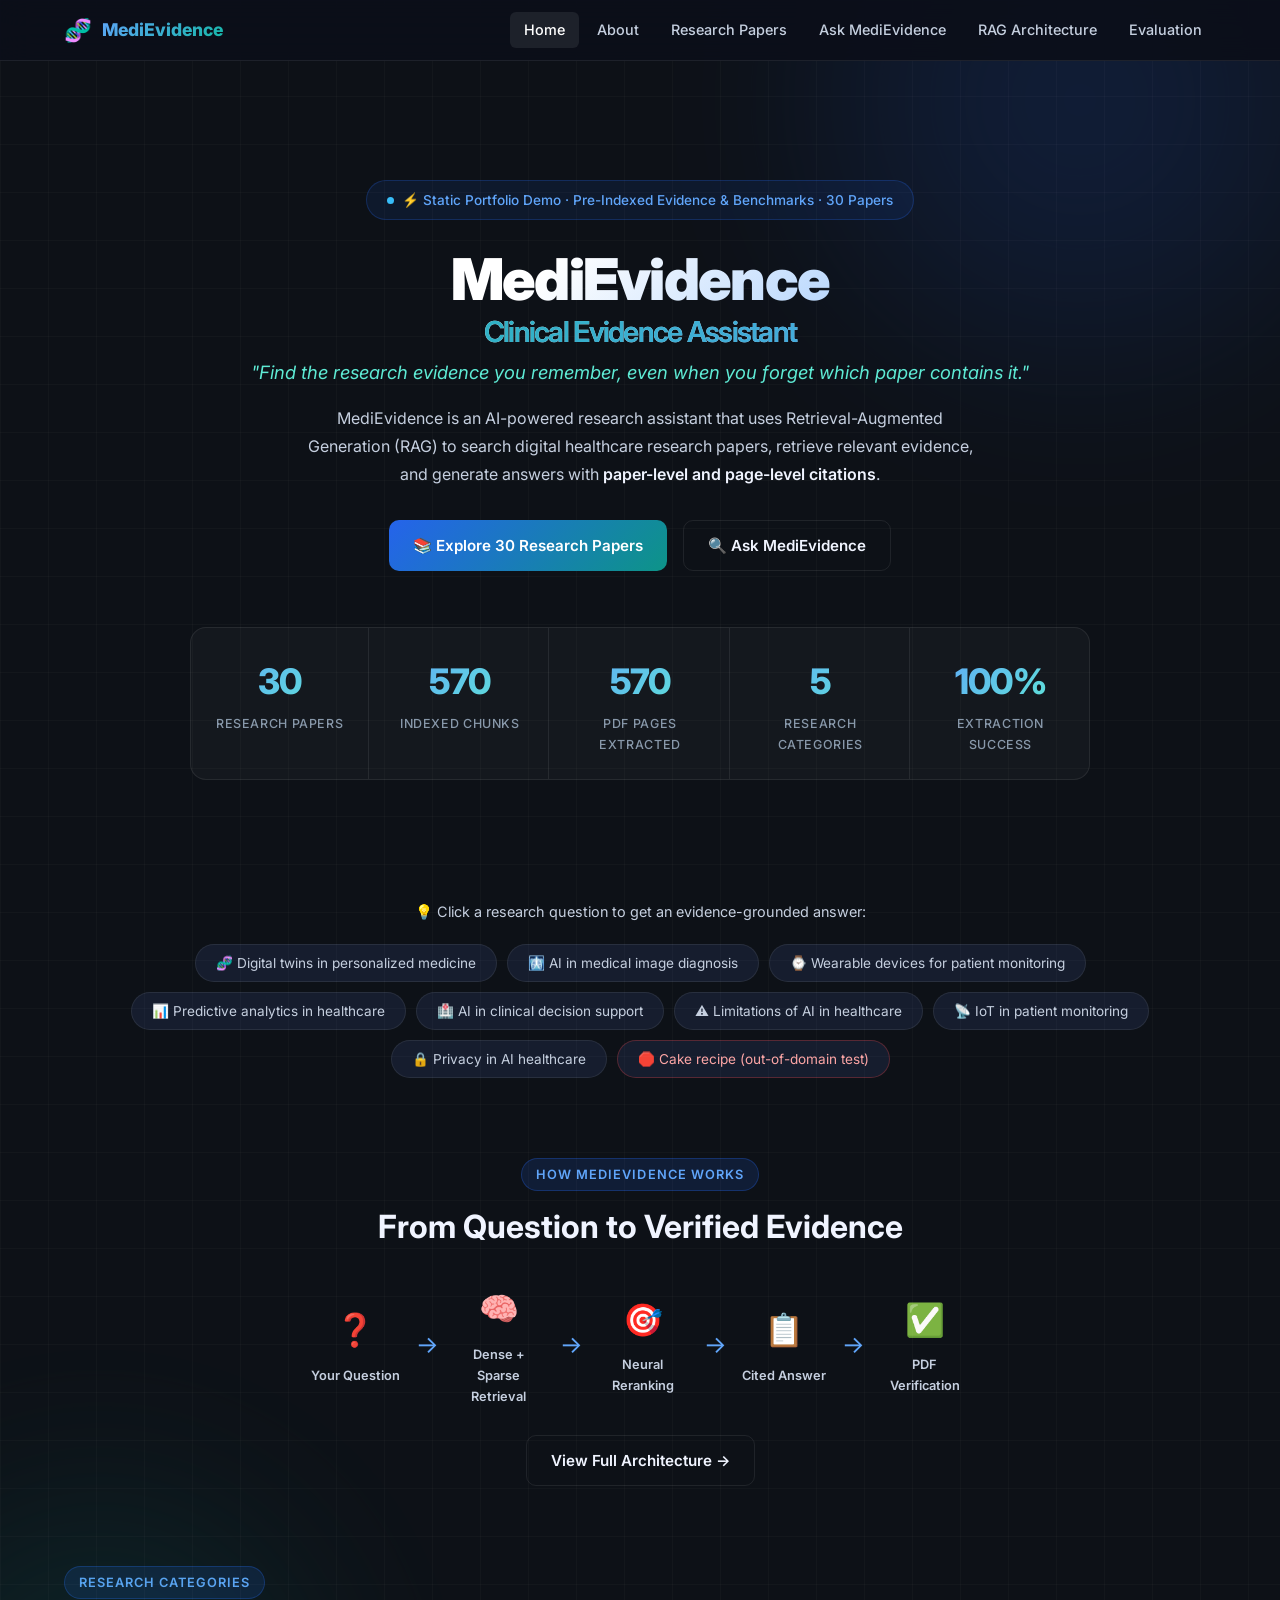
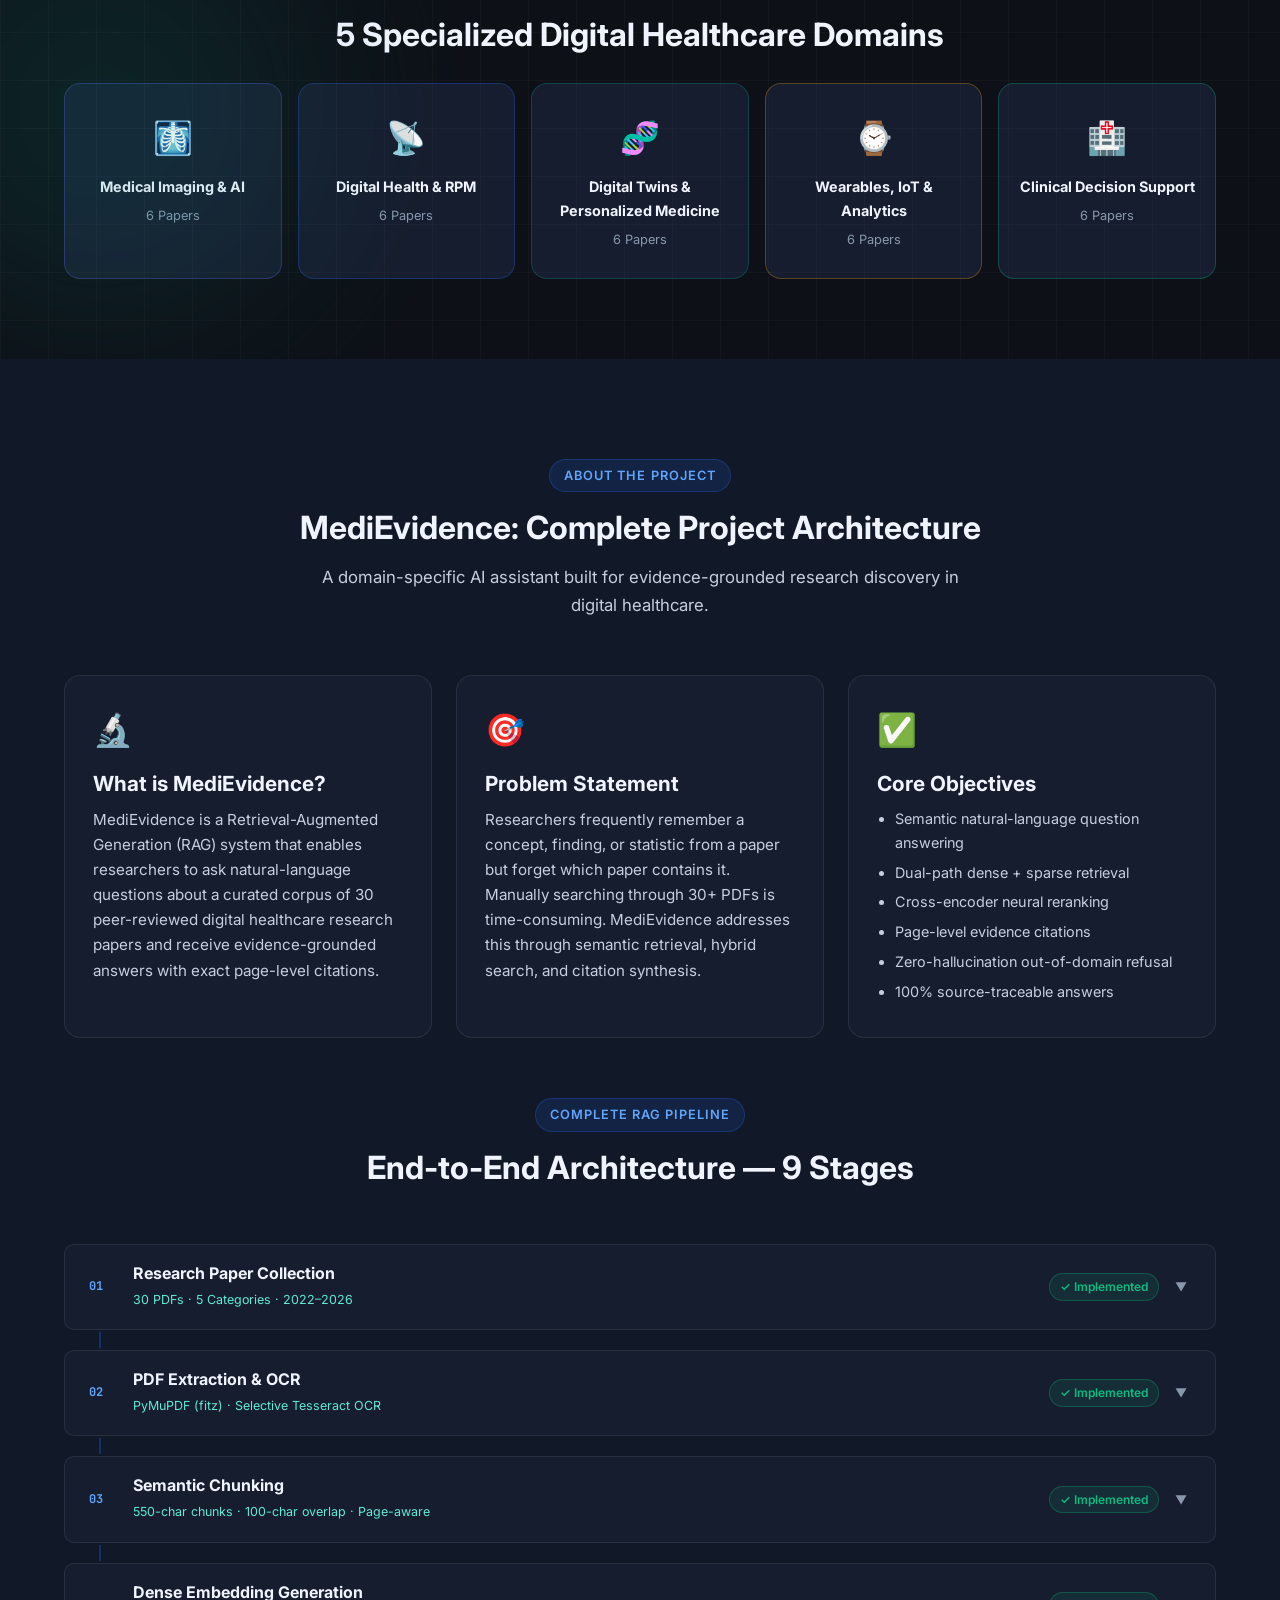
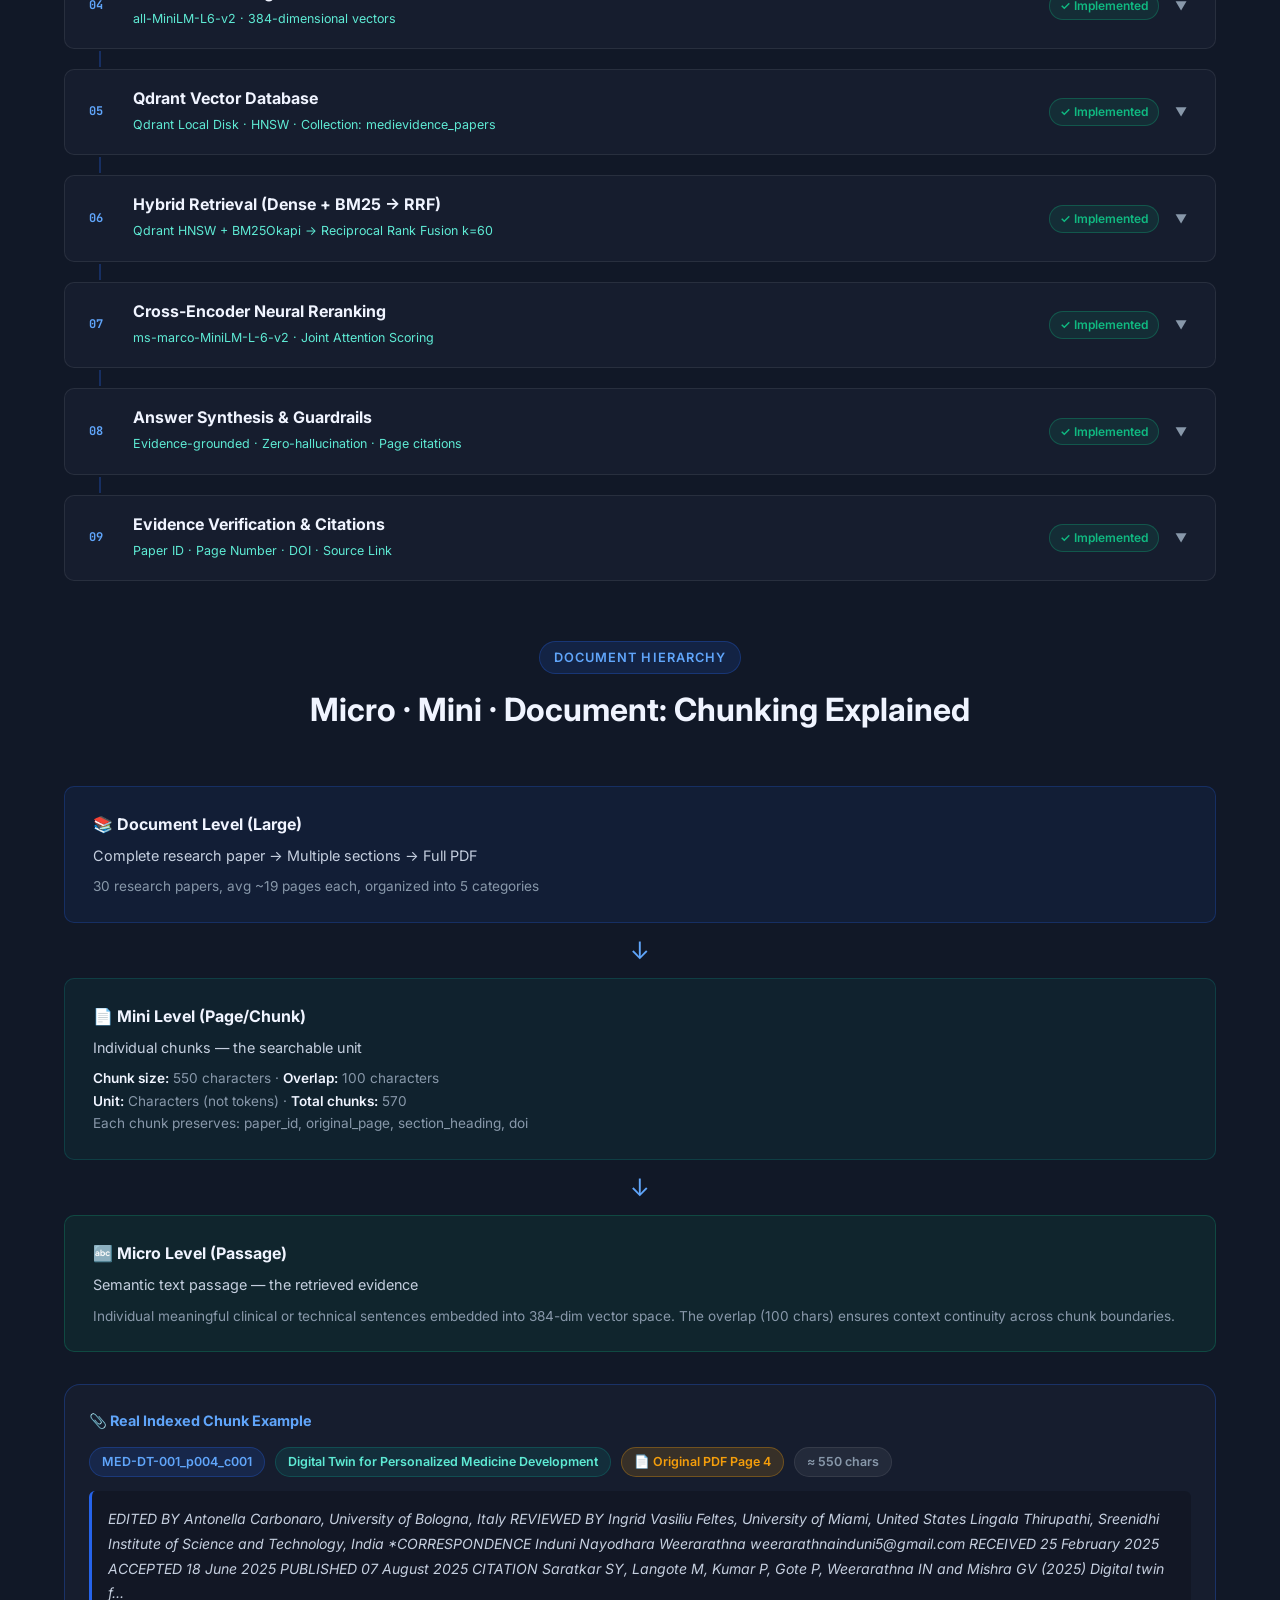
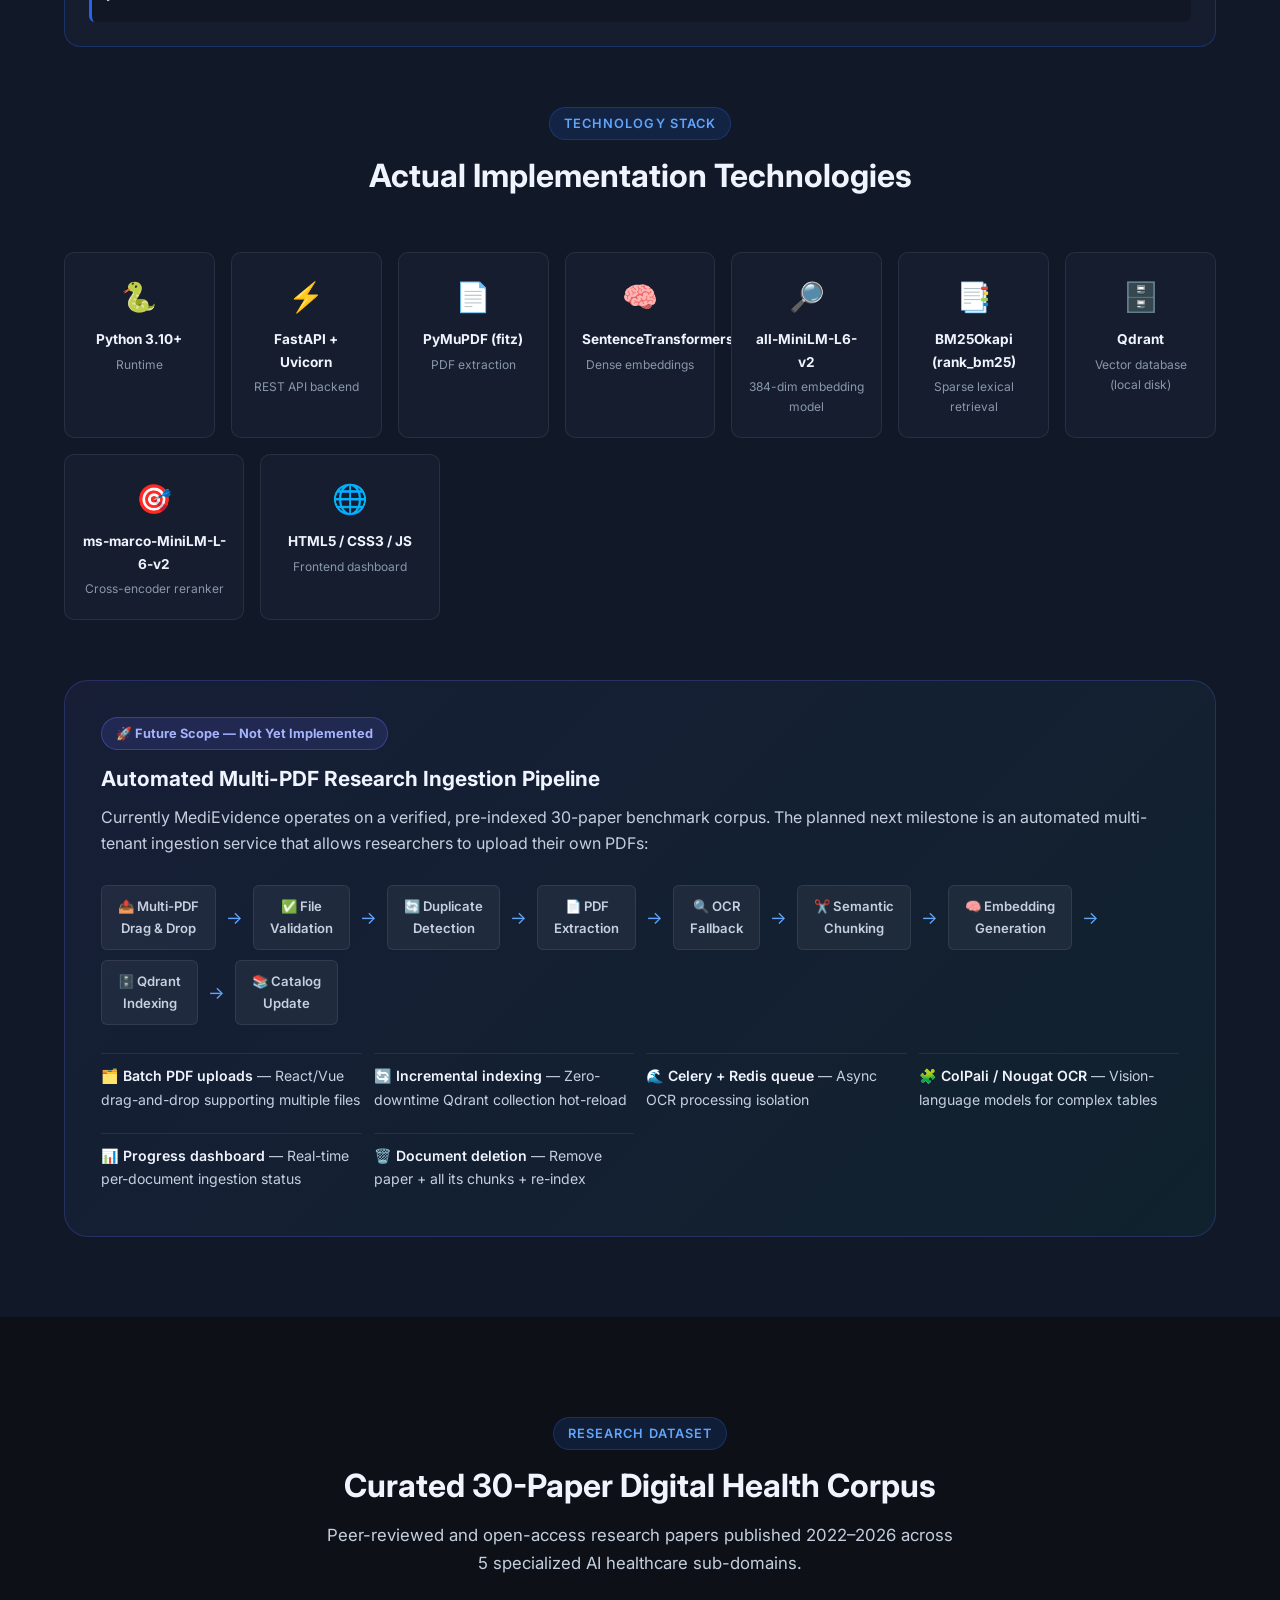
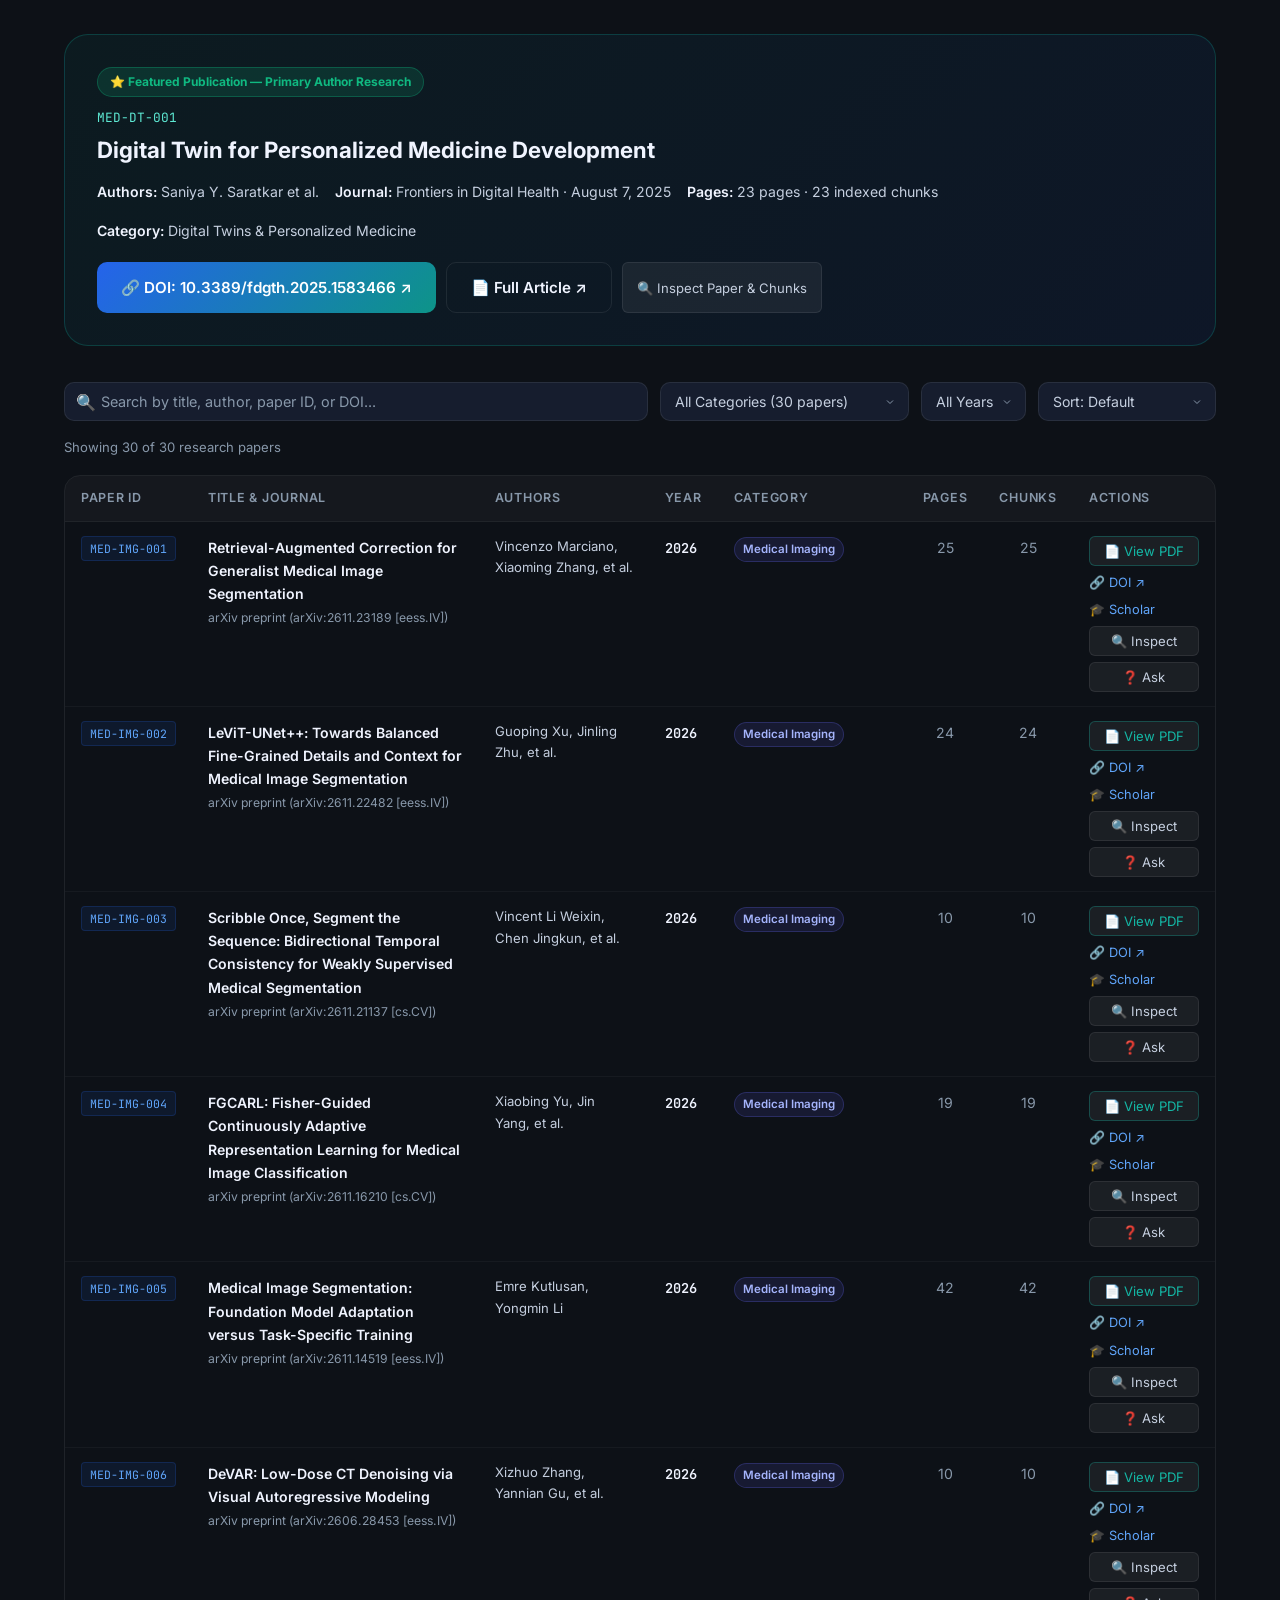
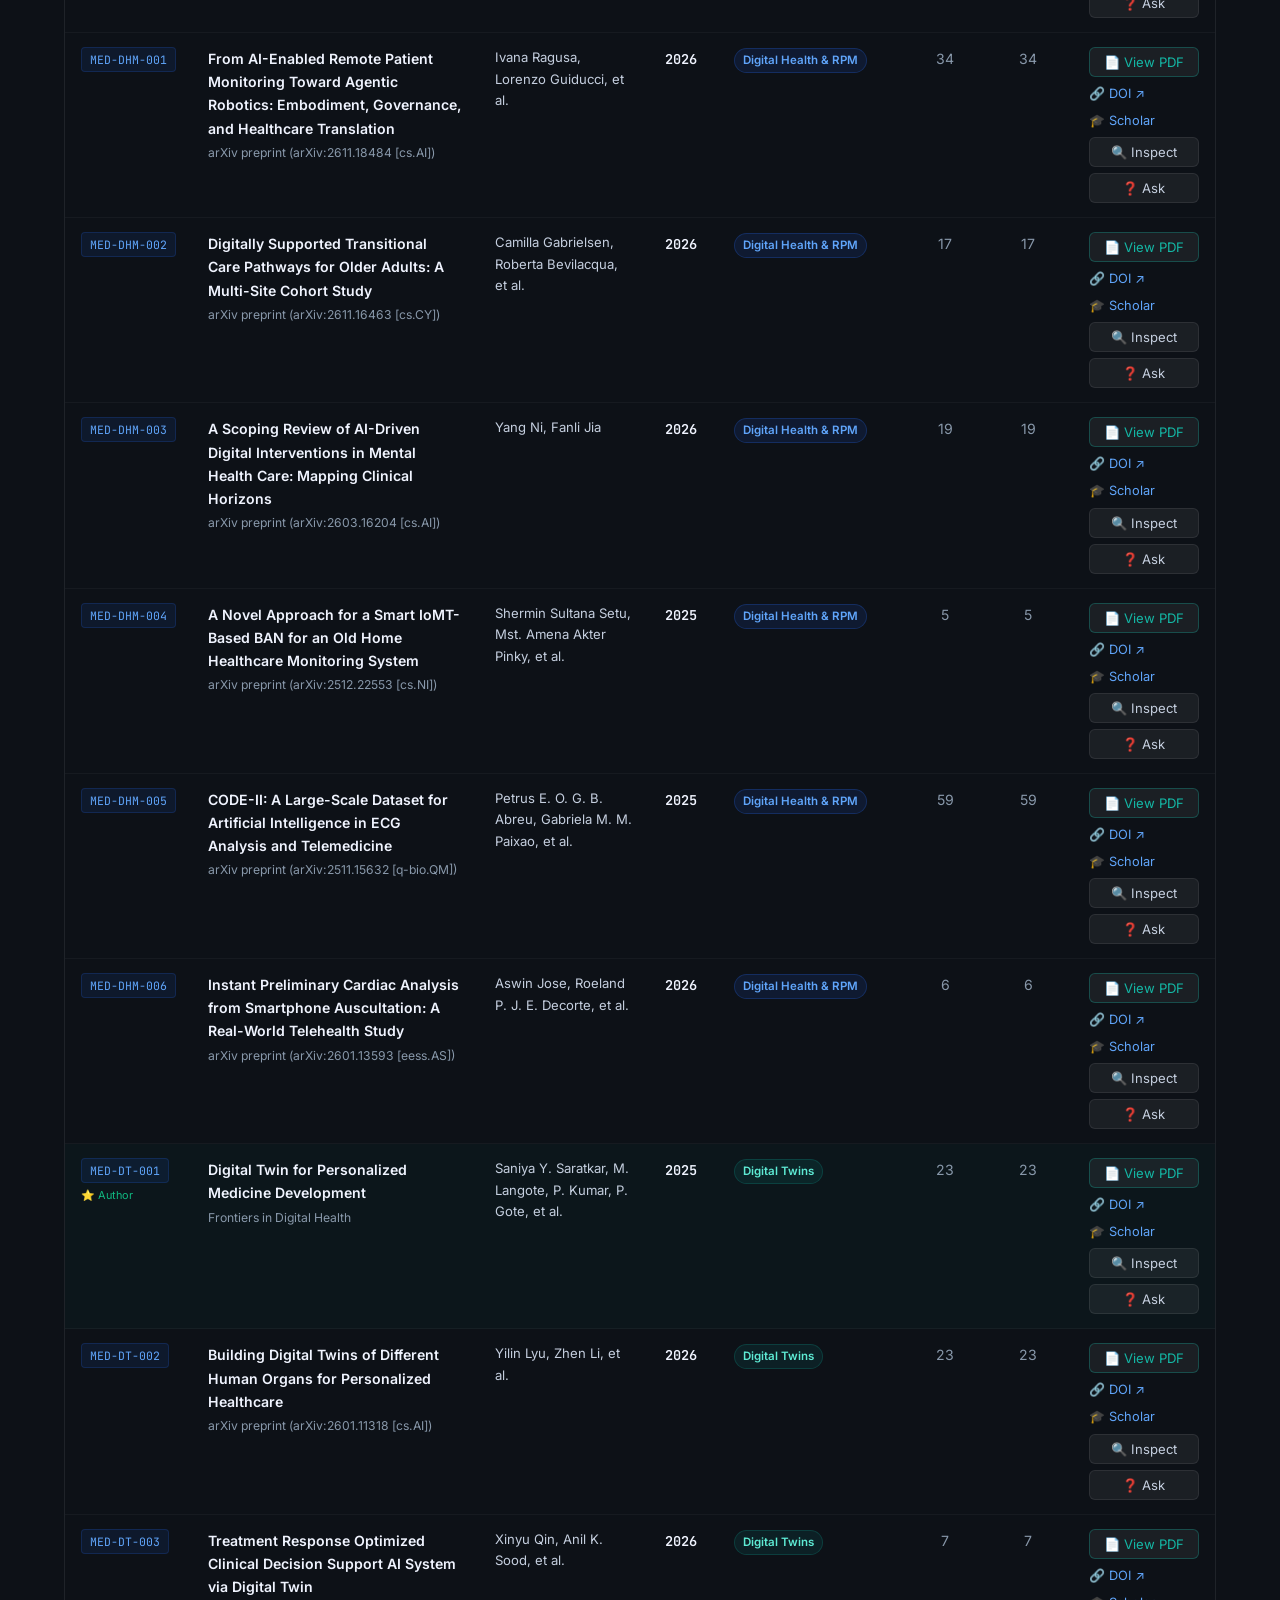
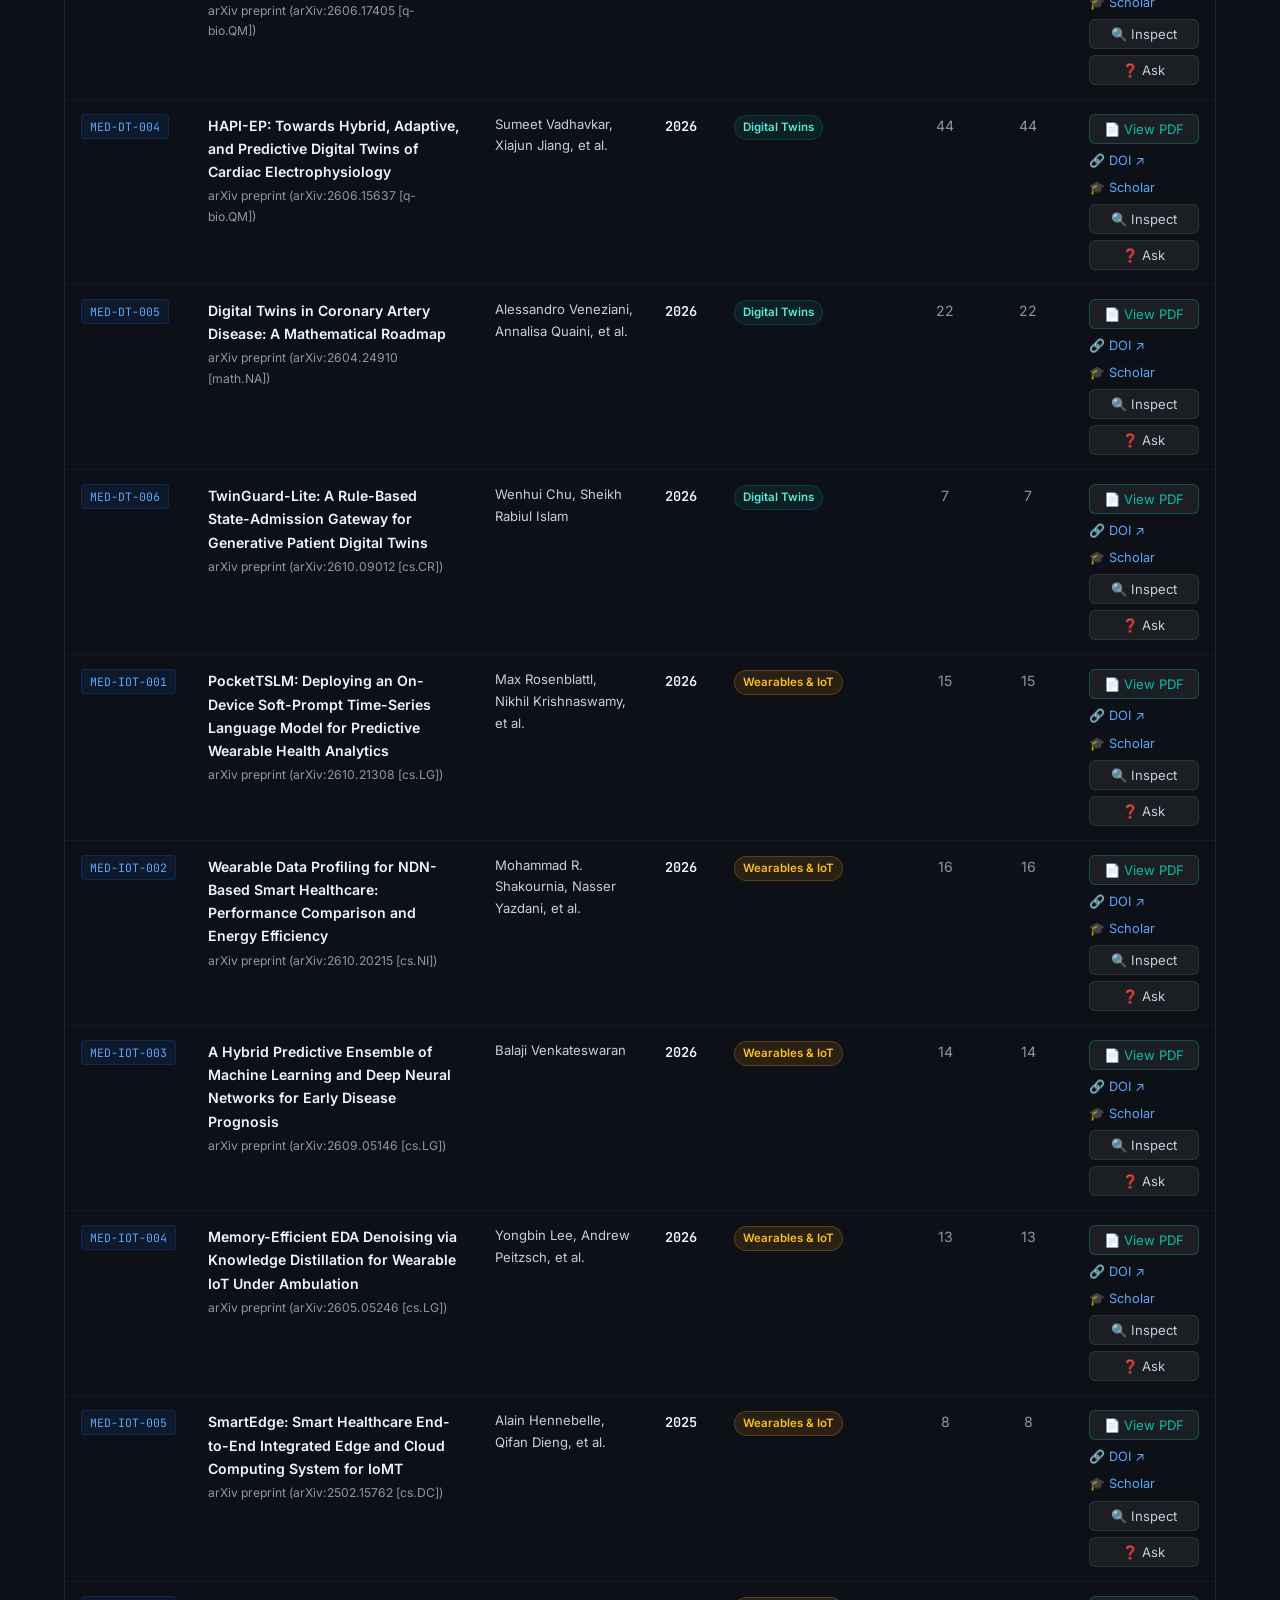
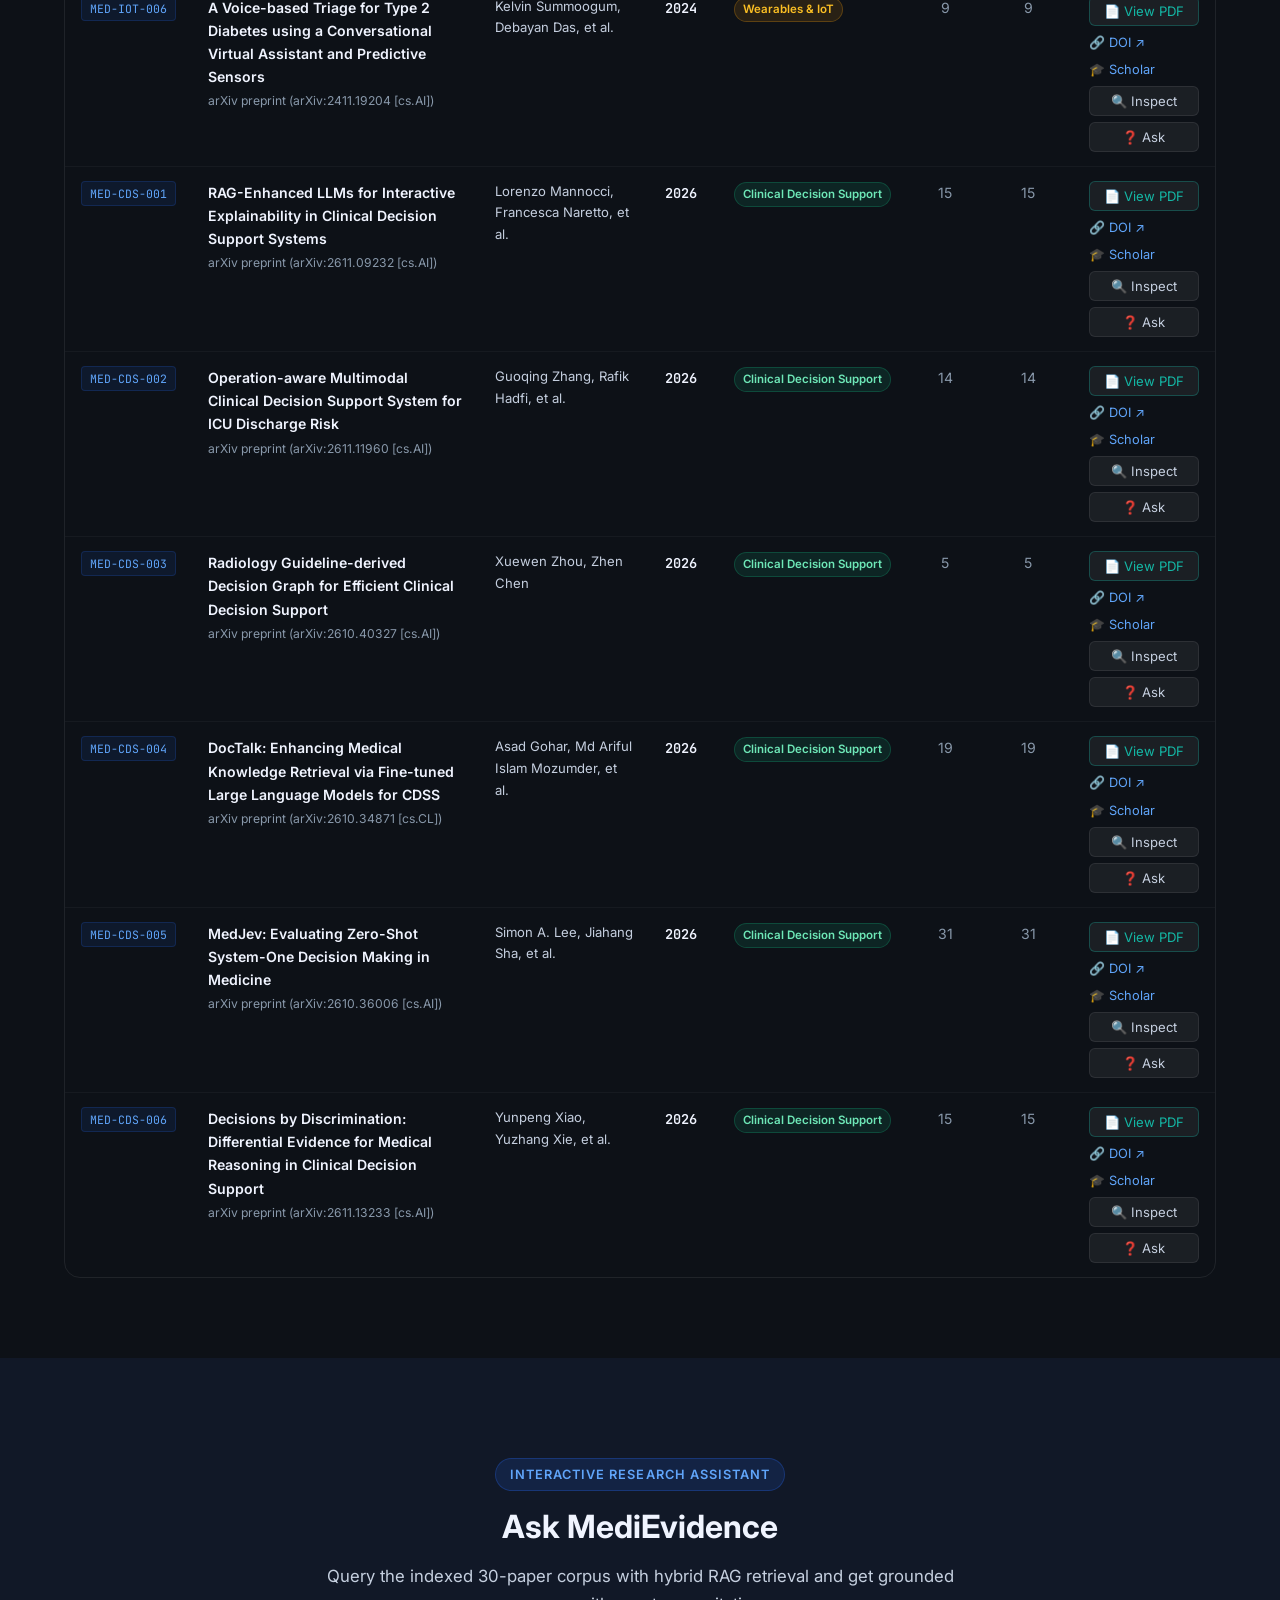
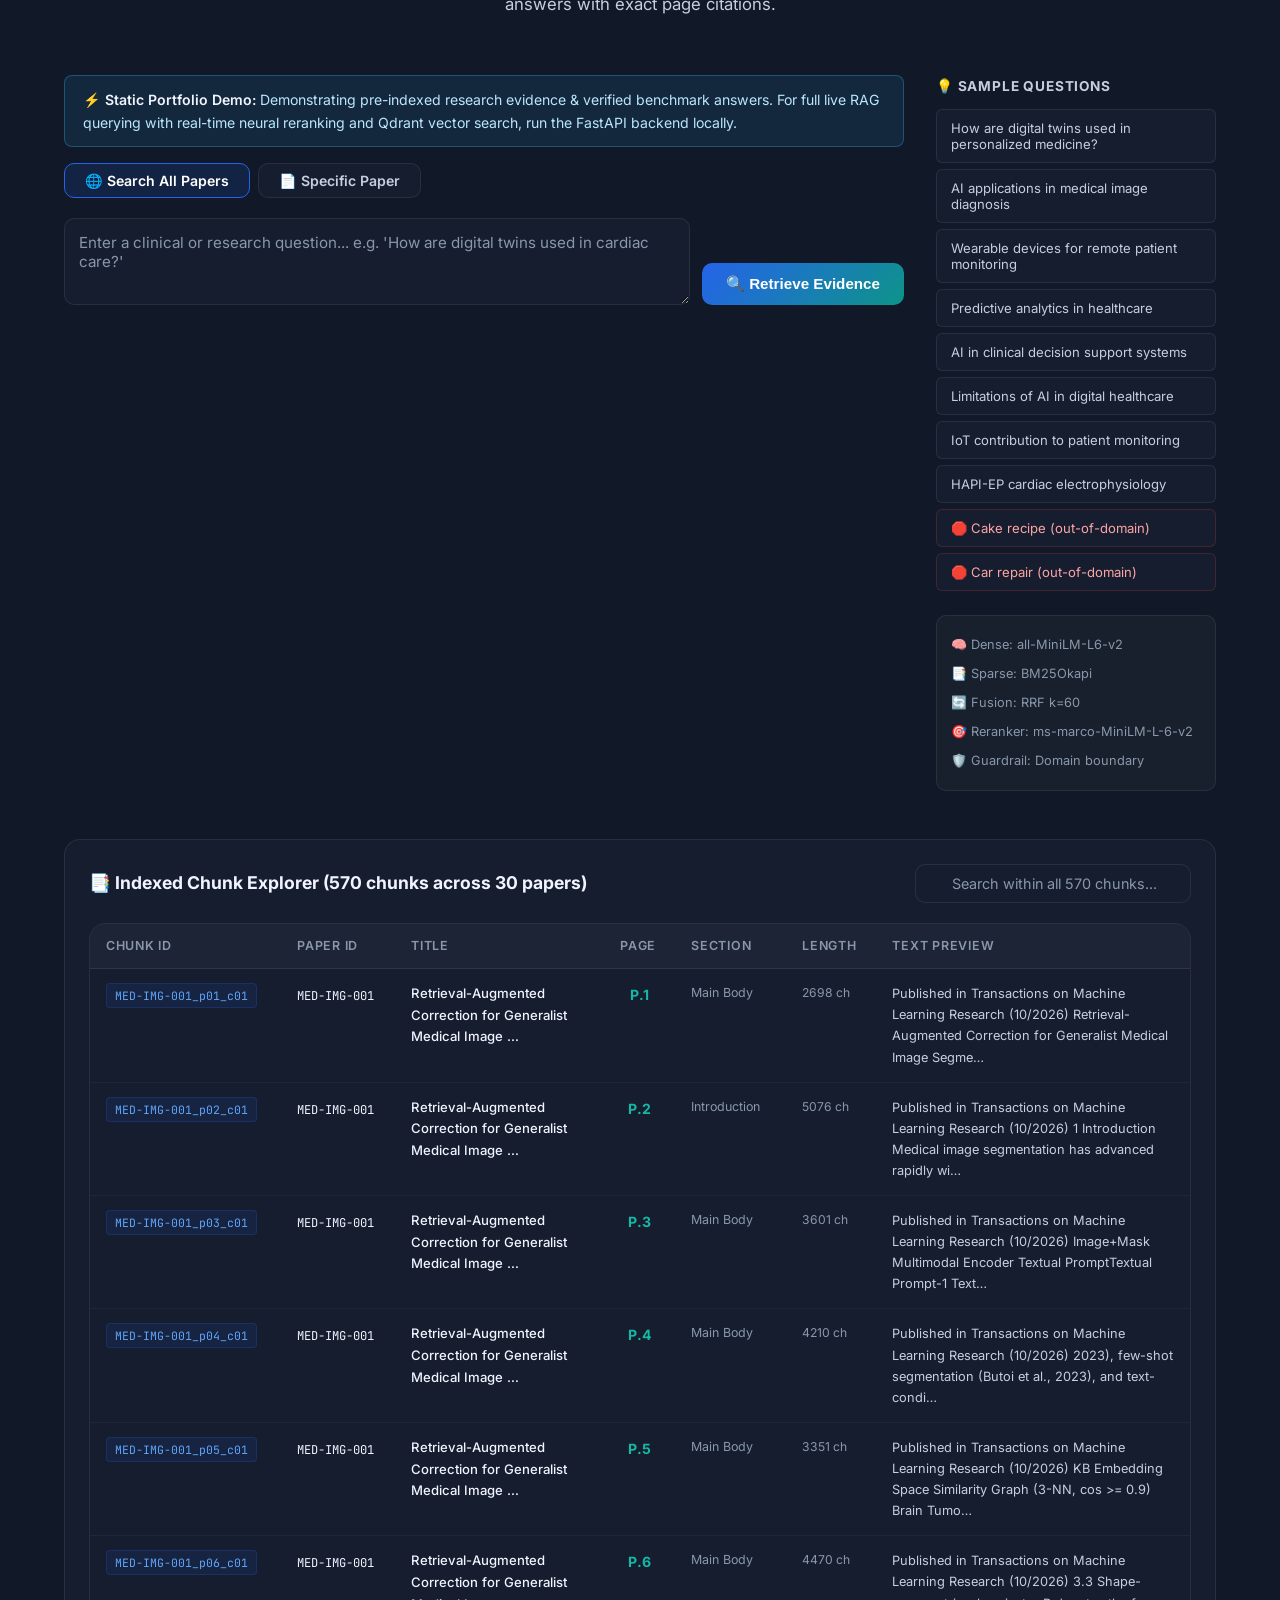
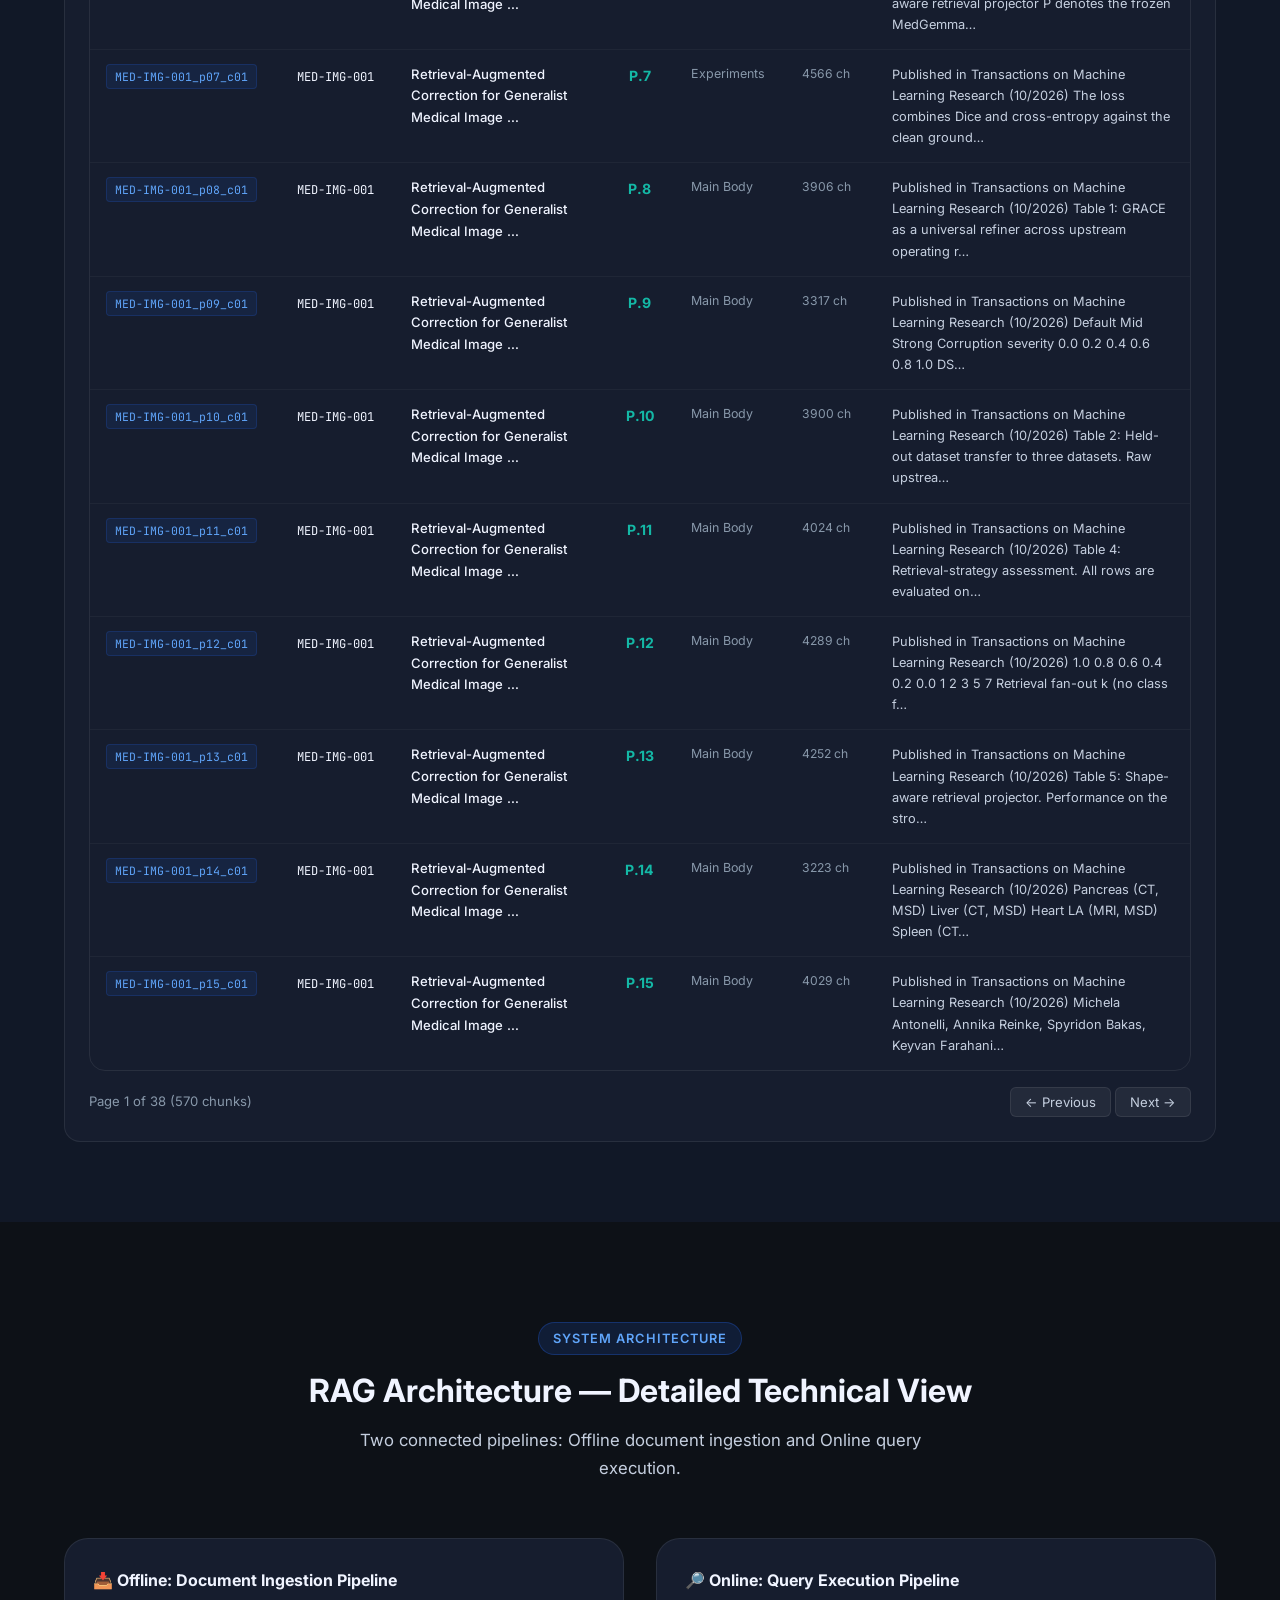
==== commit 97b6044b: "feat: configure GitHub Pages static portfolio deployment workflow and demo mode" ====
--- a/index.html
+++ b/index.html
@@ -39,8 +39,8 @@
         <div class="container hero-container">
             <div class="hero-badge-row">
                 <span class="hero-badge">
-                    <span class="live-dot"></span>
-                    AI in Digital Healthcare Research · 30-Paper Corpus · 2022–2026
+                    <span class="live-dot" id="liveDot"></span>
+                    <span id="demoModeBadge">AI in Digital Healthcare Research · 30-Paper Corpus · 2022–2026</span>
                 </span>
             </div>
             <h1 class="hero-title">
@@ -623,6 +623,11 @@
 
             <div class="ask-layout">
                 <div class="ask-panel">
+                    <!-- Static Demo Notice (Displayed on GitHub Pages) -->
+                    <div id="staticAskNotice" style="display:none;margin-bottom:16px;padding:12px 18px;background:rgba(56,189,248,0.1);border:1px solid rgba(56,189,248,0.3);border-radius:8px;font-size:0.88rem;color:#bae6fd;">
+                        ⚡ <strong>Static Portfolio Demo:</strong> Demonstrating pre-indexed research evidence &amp; verified benchmark answers. For full live RAG querying with real-time neural reranking and Qdrant vector search, run the FastAPI backend locally.
+                    </div>
+
                     <!-- Mode Tabs -->
                     <div class="mode-tabs">
                         <button class="mode-tab active" id="modeAllBtn" onclick="setQueryMode('all')">🌐 Search All Papers</button>
@@ -868,7 +873,7 @@
             <div class="section-header">
                 <span class="section-tag">Rigorous Benchmarking</span>
                 <h2>Evaluation &amp; Groundedness Metrics</h2>
-                <p>Evaluated on 50 comprehensive benchmark questions across 10 categories (42 clinical + 4 out-of-domain + 4 insufficient-evidence) with actual measured results.</p>
+                <p>Evaluated on 75 comprehensive benchmark questions across clinical in-domain, out-of-domain refusal, and insufficient-evidence boundary tests with verified measured results.</p>
             </div>
 
             <div class="eval-grid" id="evalGrid">
@@ -900,14 +905,14 @@
                     </div>
                     <div class="eval-method-item">
                         <strong>Sample Size</strong><br>
-                        50 total questions: 42 clinical domain questions across 8 categories + 4 out-of-domain refusal tests + 4 insufficient-evidence boundary tests.
+                        75 total benchmark questions: 45 clinical domain questions across 5 subdomains + 22 out-of-domain refusal tests across 8 categories + 8 insufficient-evidence boundary tests.
                     </div>
                 </div>
             </div>
 
             <!-- Evaluation Questions -->
             <div class="eval-questions-section">
-                <h4>📝 Benchmark Question Inventory (50 Questions)</h4>
+                <h4>📝 Benchmark Question Inventory (75 Questions)</h4>
                 <div id="evalQuestionsContainer">
                     <p style="color:#9ca3af;">Loading evaluation questions...</p>
                 </div>
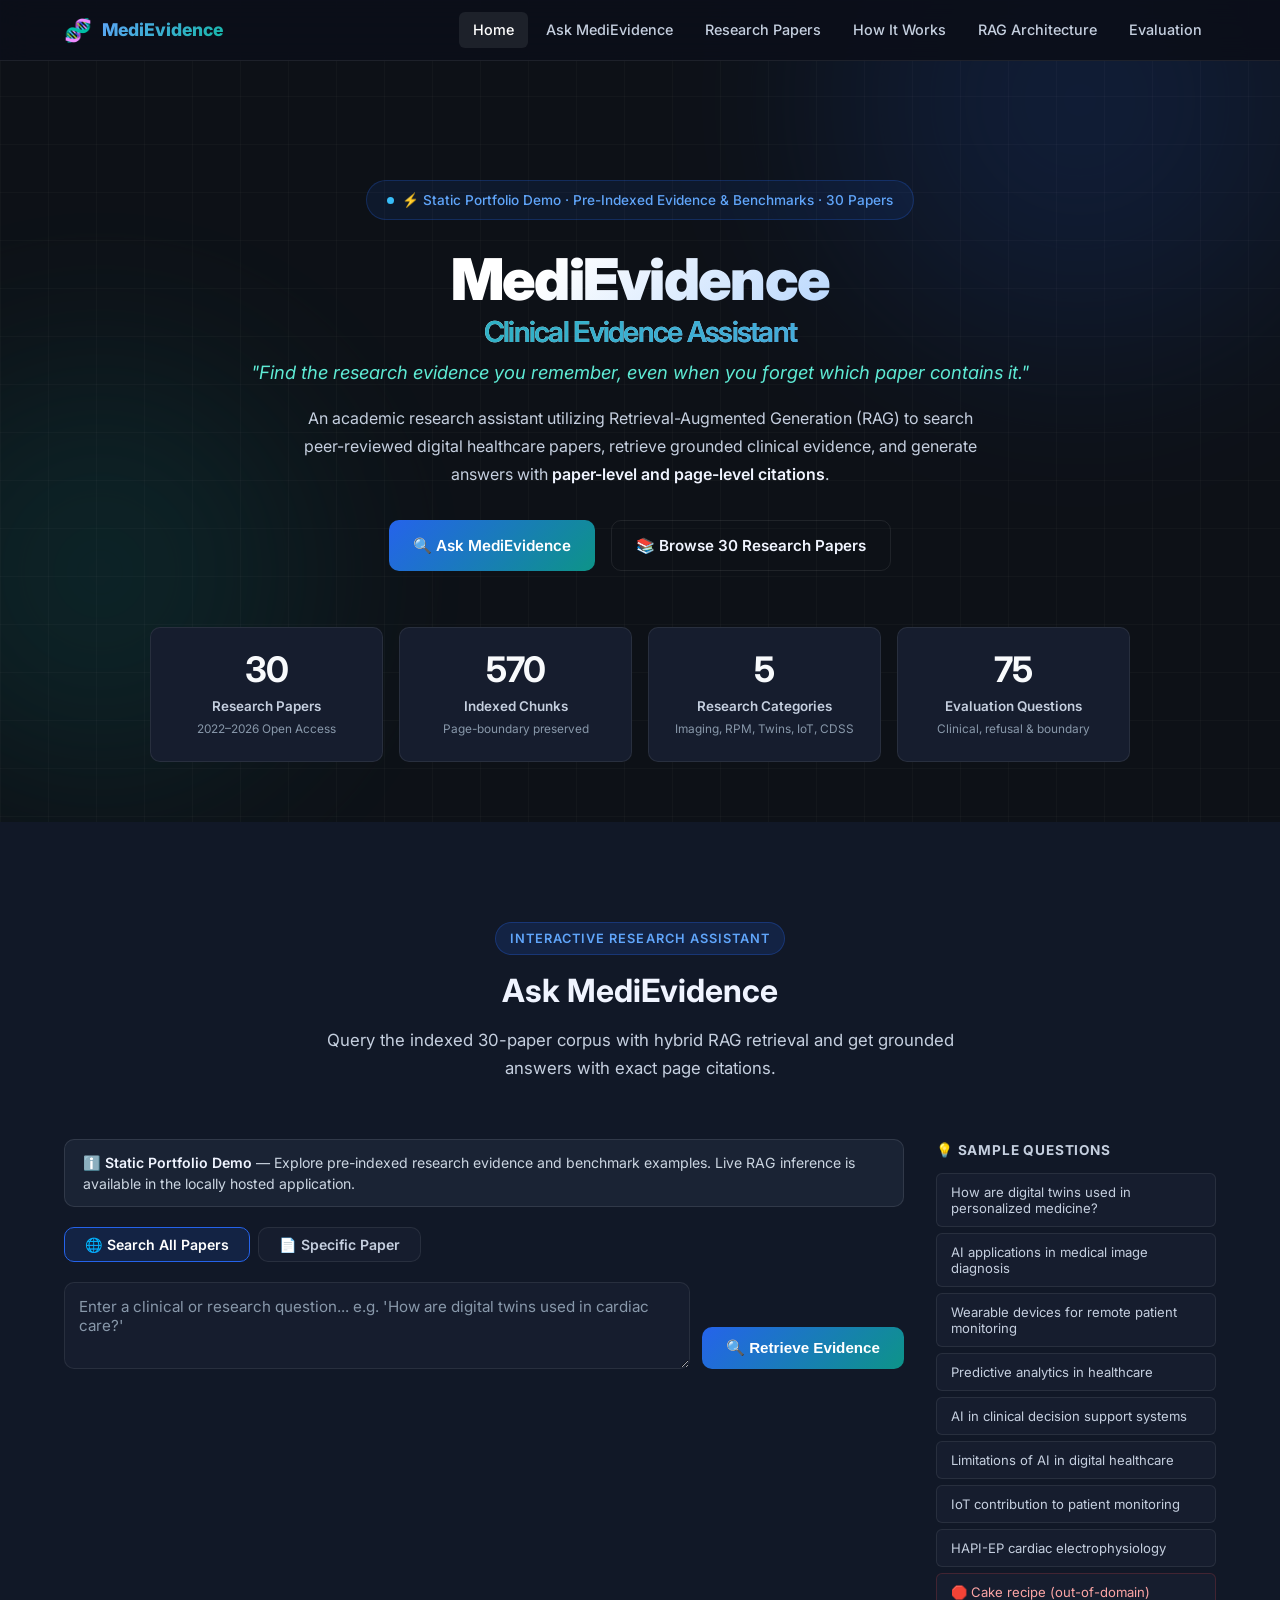
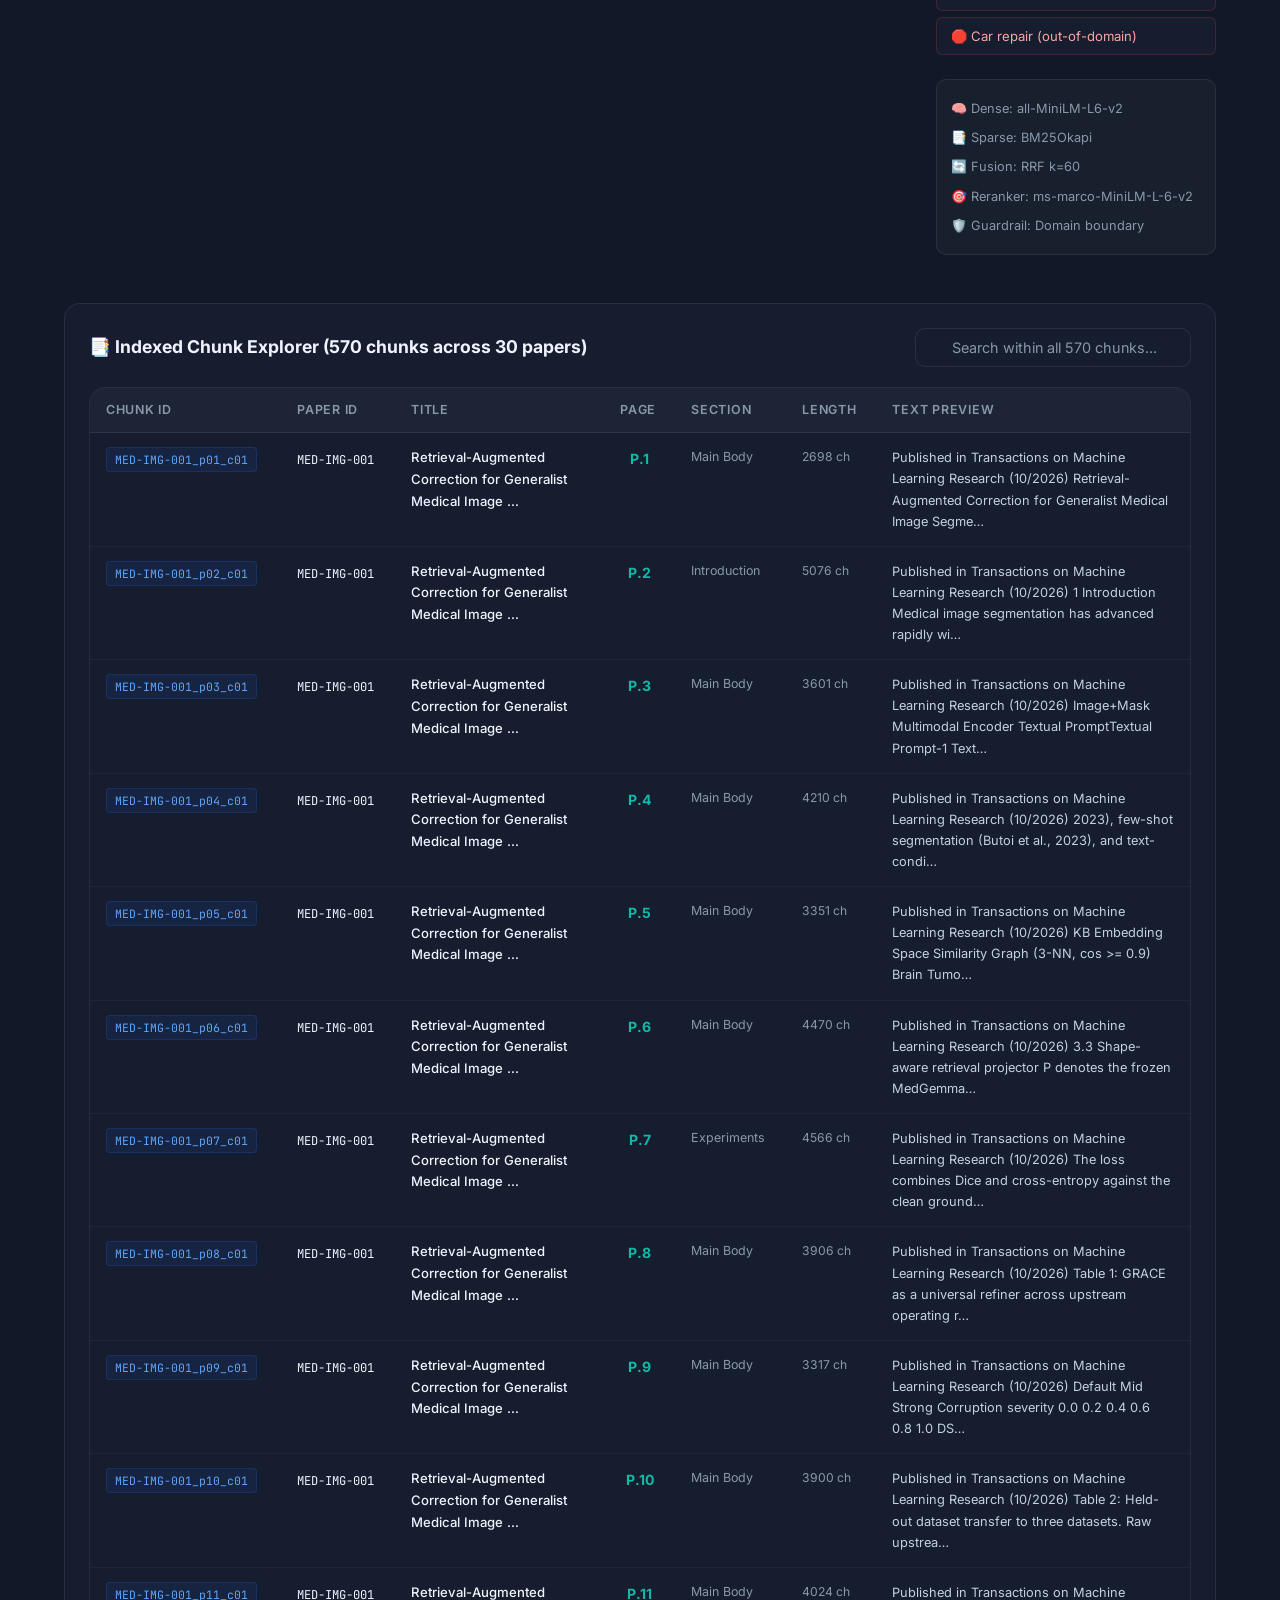
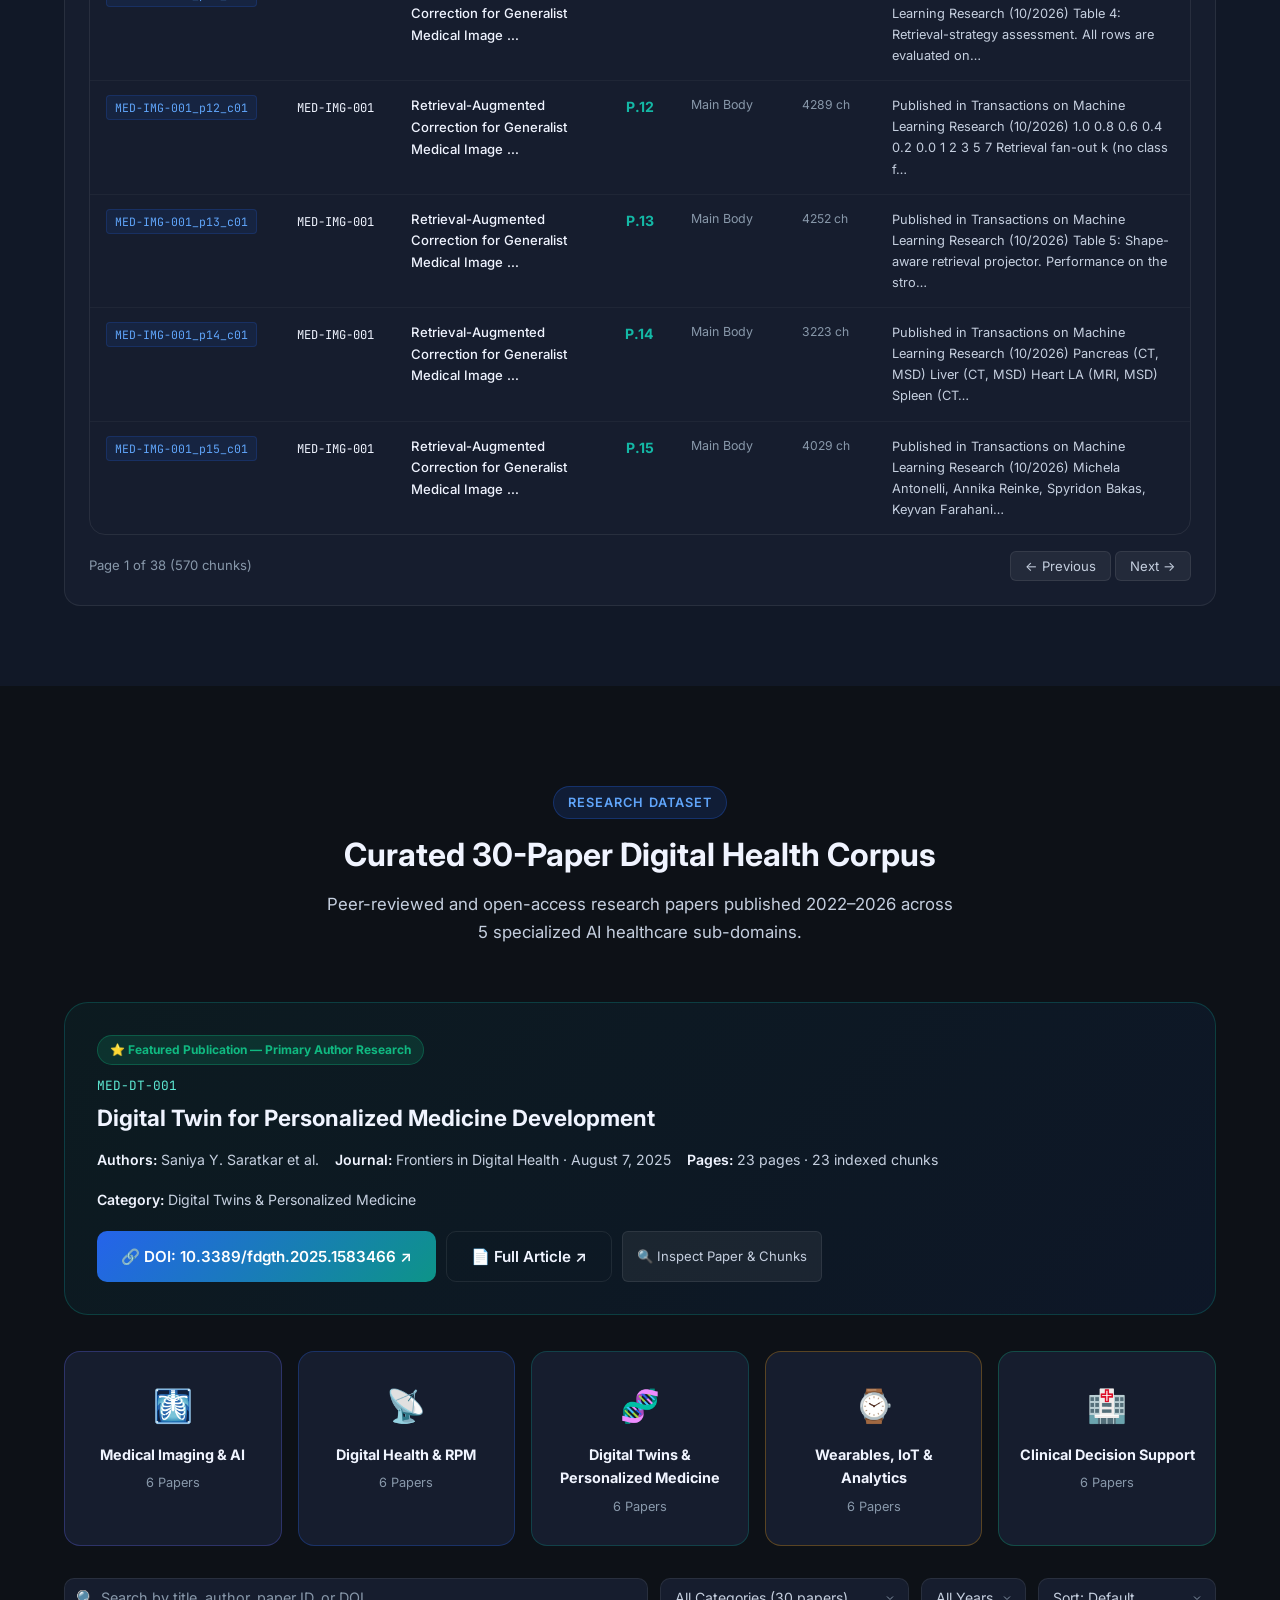
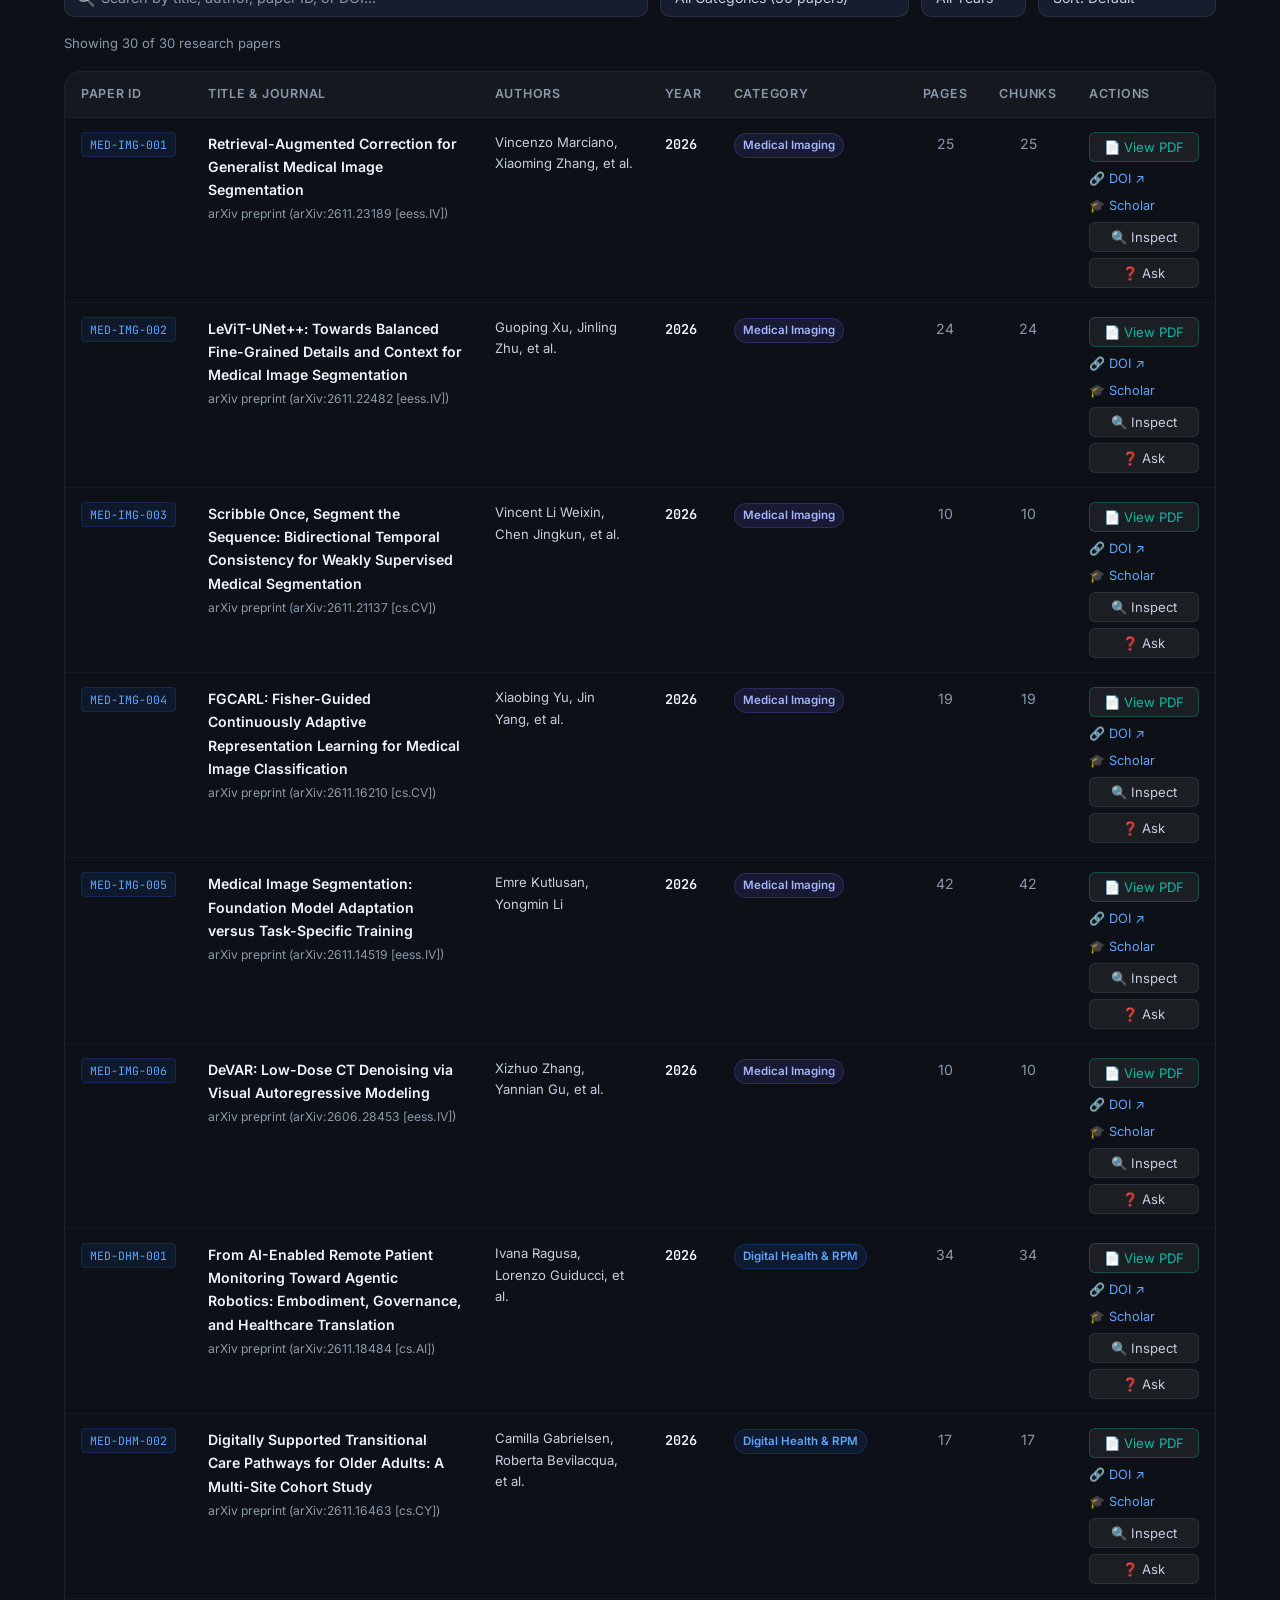
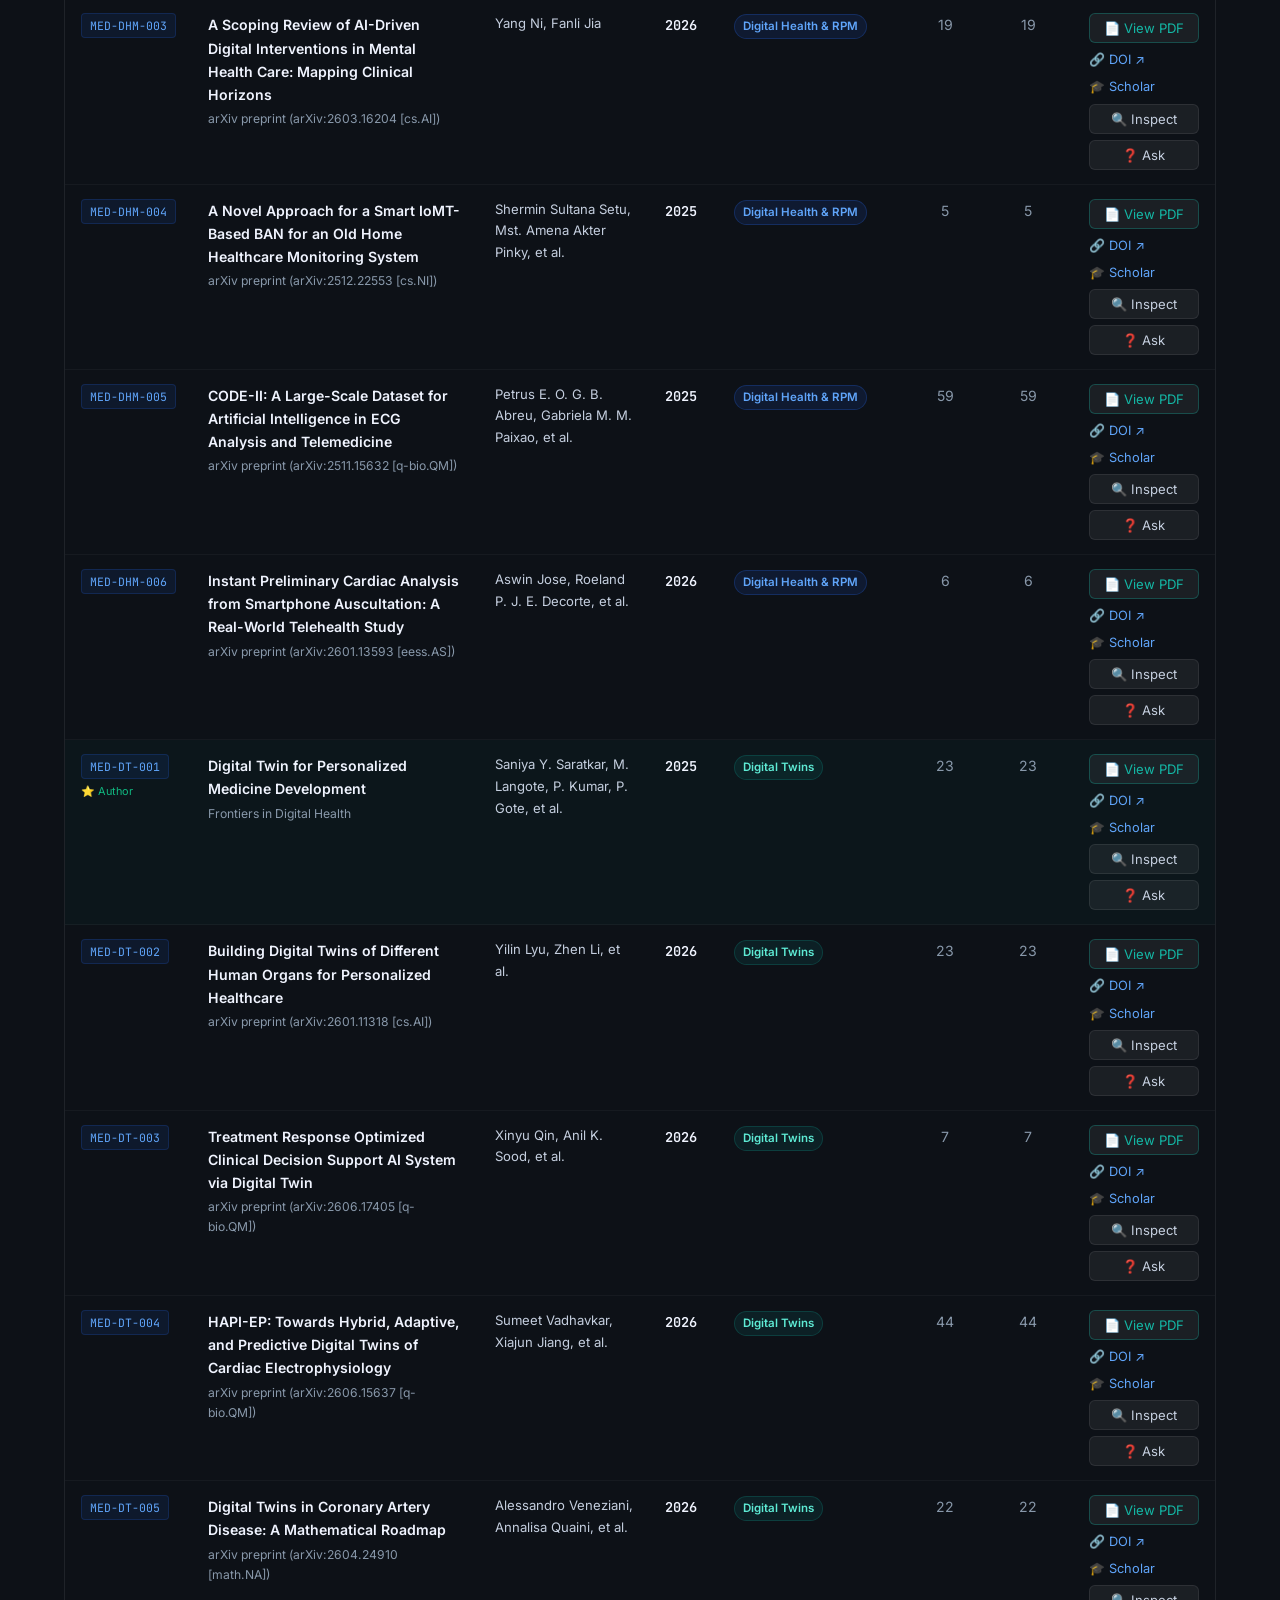
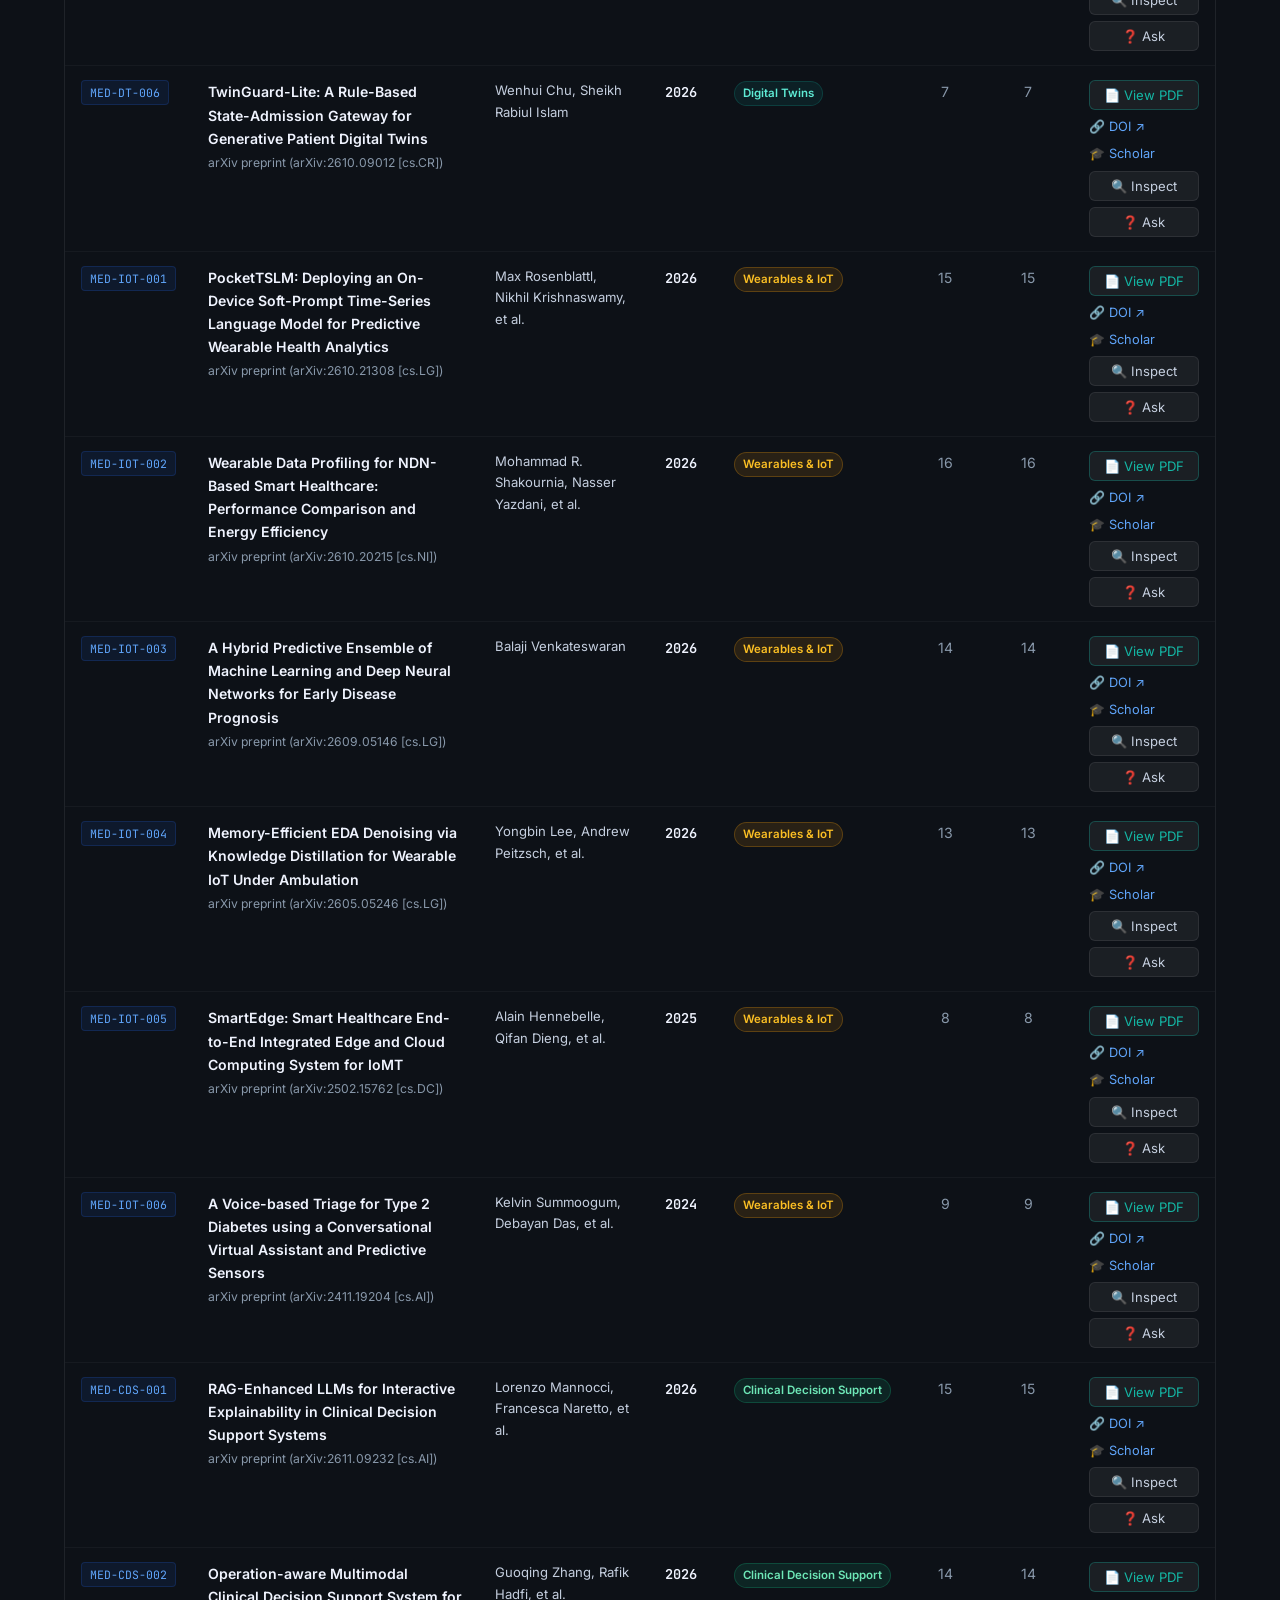
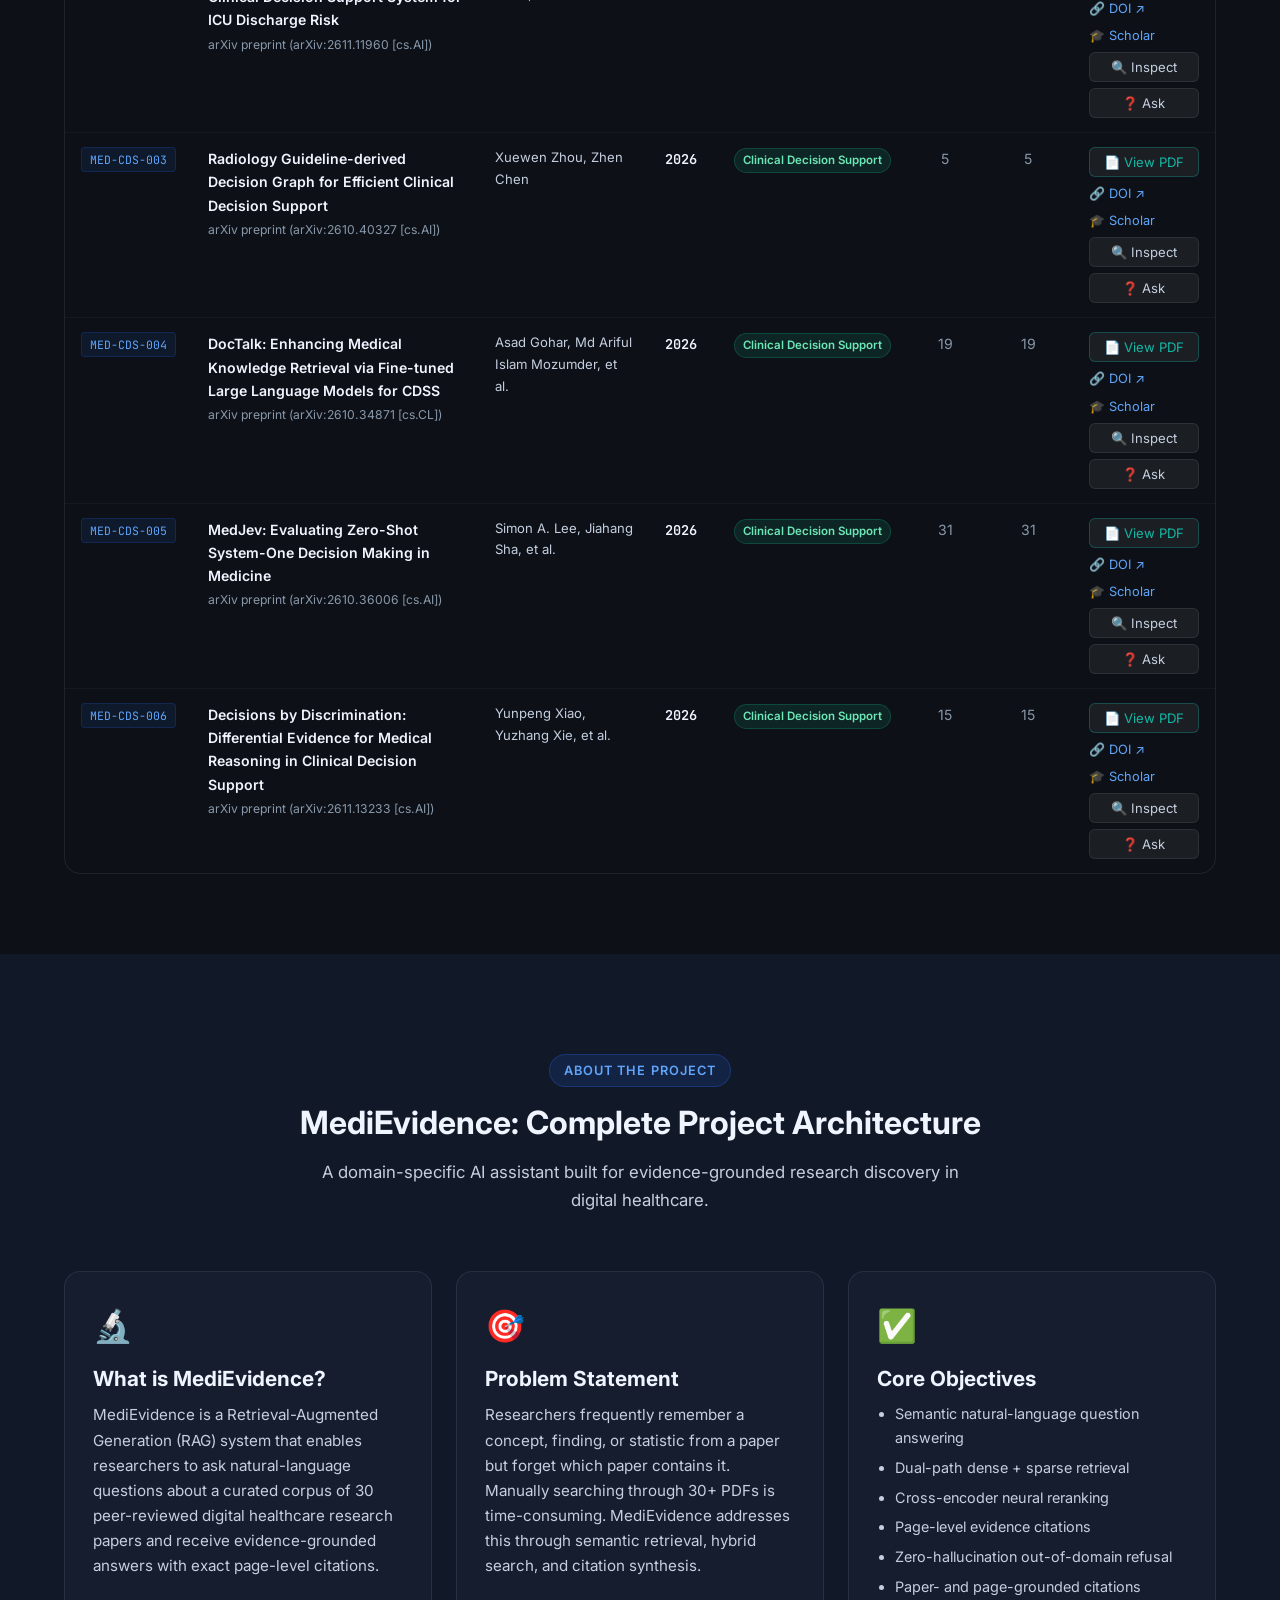
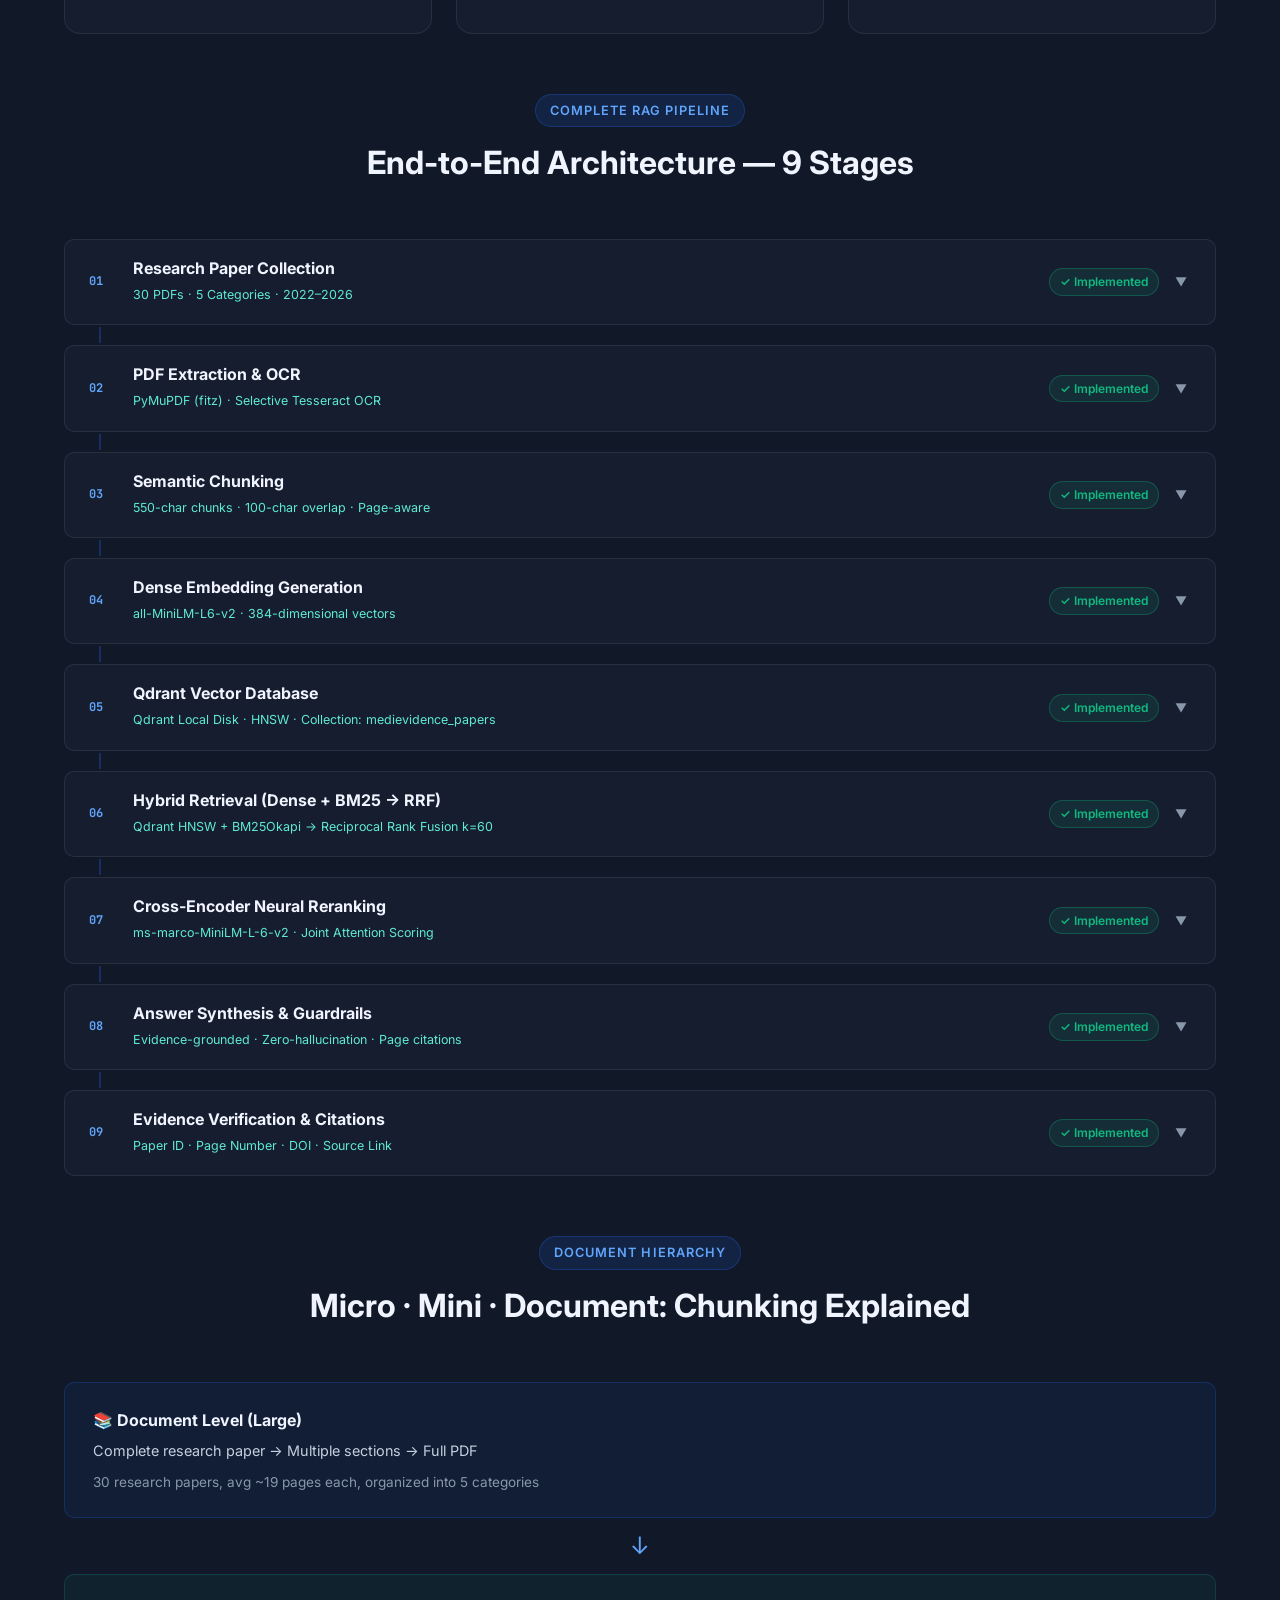
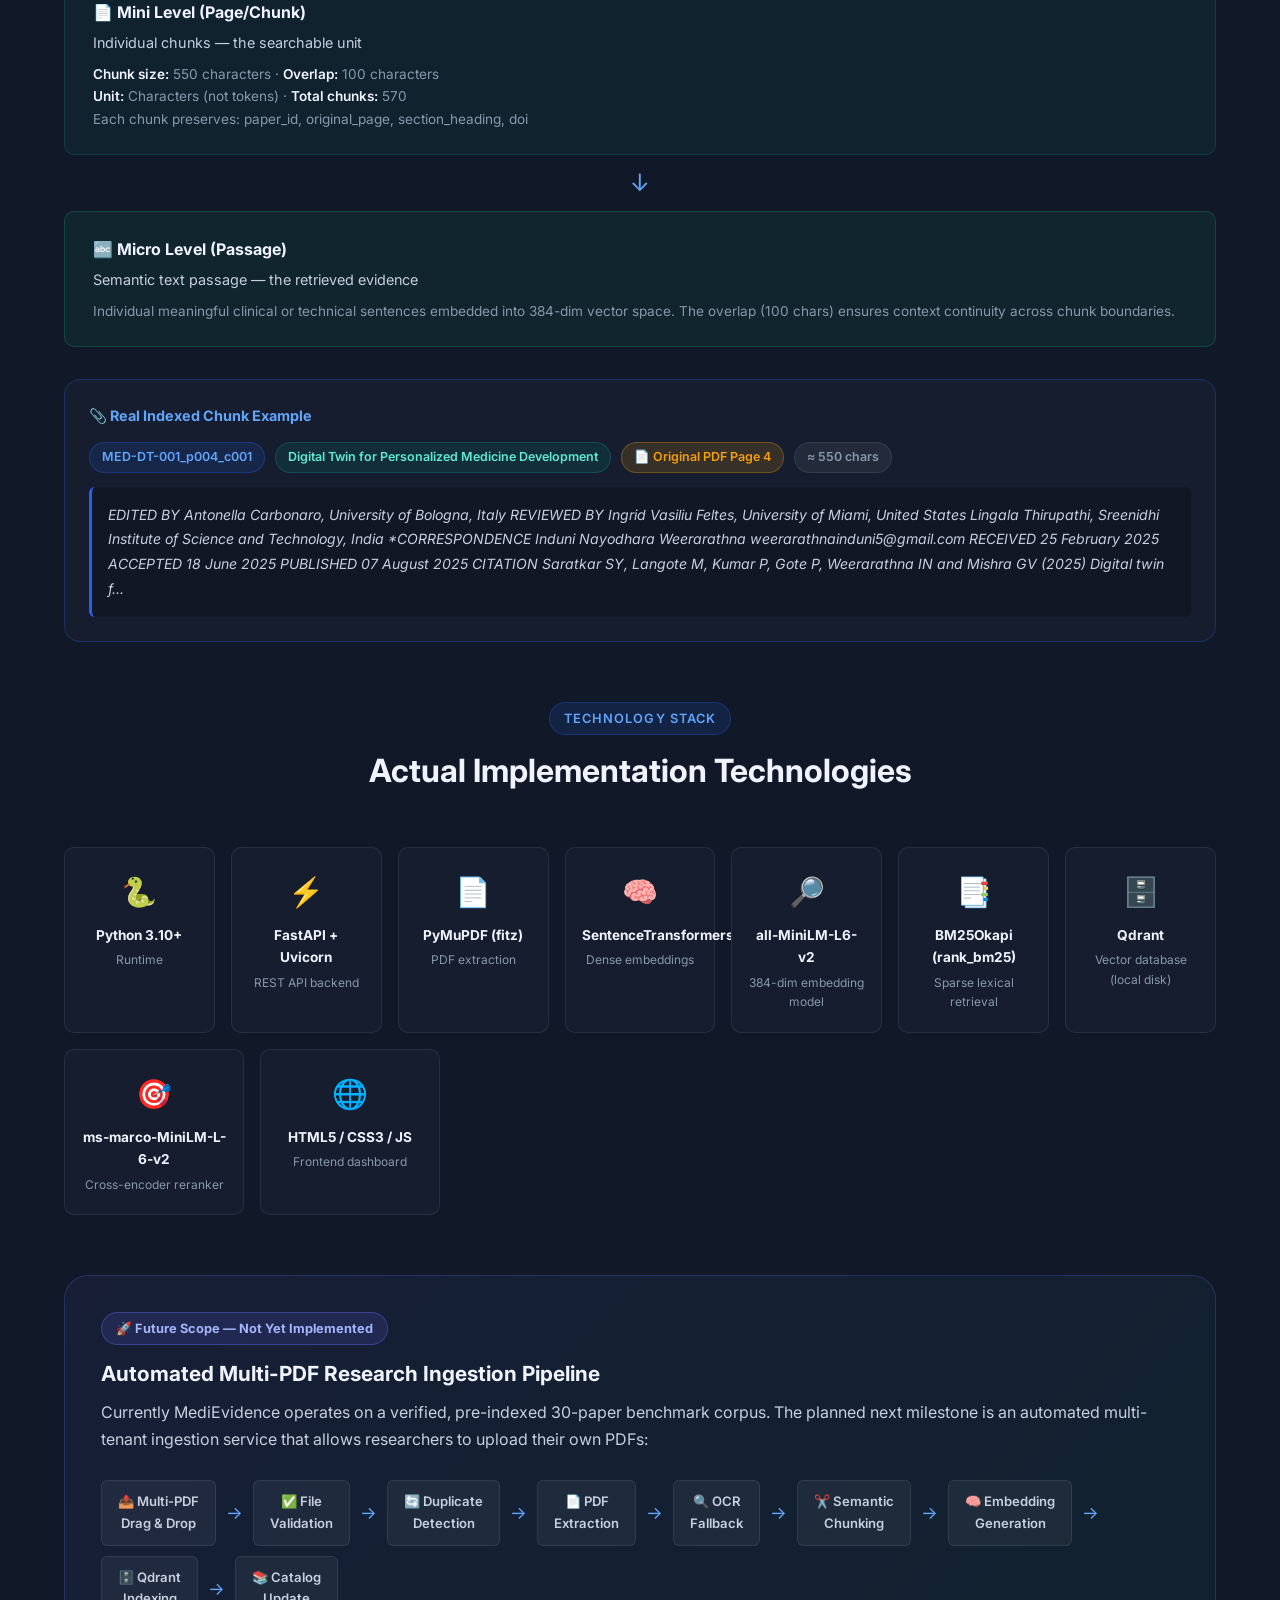
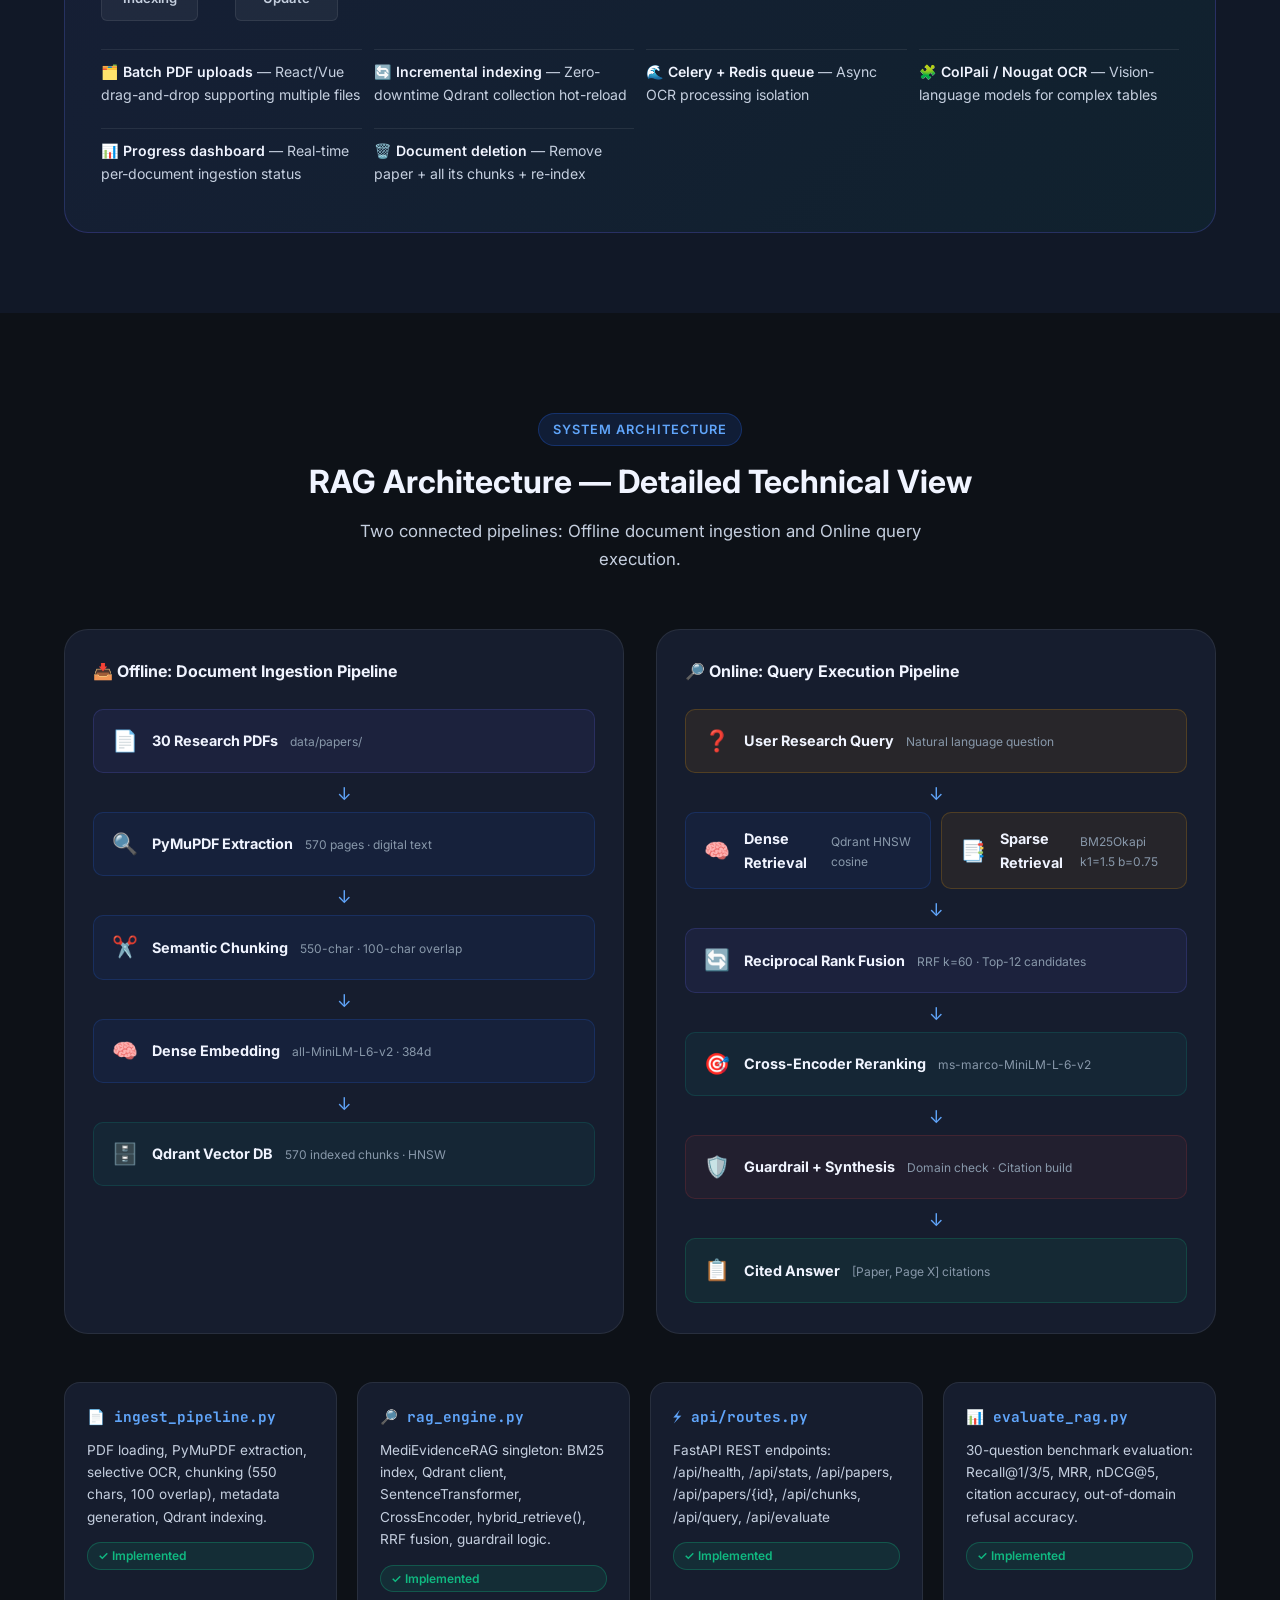
==== commit 20cdcf26: "style: refine academic UI layout, prioritize core evaluation metrics, and polish static portfolio pr" ====
--- a/index.html
+++ b/index.html
@@ -20,9 +20,9 @@
             <button class="nav-hamburger" id="navHamburger" aria-label="Toggle menu">☰</button>
             <div class="nav-links" id="navLinks">
                 <a href="#home" class="nav-link active" data-section="home">Home</a>
-                <a href="#about" class="nav-link" data-section="about">About</a>
+                <a href="#ask" class="nav-link" data-section="ask">Ask MediEvidence</a>
                 <a href="#papers" class="nav-link" data-section="papers">Research Papers</a>
-                <a href="#ask" class="nav-link" data-section="ask">Ask MediEvidence</a>
+                <a href="#about" class="nav-link" data-section="about">How It Works</a>
                 <a href="#rag" class="nav-link" data-section="rag">RAG Architecture</a>
                 <a href="#evaluation" class="nav-link" data-section="evaluation">Evaluation</a>
             </div>
@@ -40,7 +40,7 @@
             <div class="hero-badge-row">
                 <span class="hero-badge">
                     <span class="live-dot" id="liveDot"></span>
-                    <span id="demoModeBadge">AI in Digital Healthcare Research · 30-Paper Corpus · 2022–2026</span>
+                    <span id="demoModeBadge">Clinical AI Literature Assistant · 30 Peer-Reviewed Papers</span>
                 </span>
             </div>
             <h1 class="hero-title">
@@ -49,127 +49,278 @@
             </h1>
             <p class="hero-tagline">"Find the research evidence you remember, even when you forget which paper contains it."</p>
             <p class="hero-desc">
-                MediEvidence is an AI-powered research assistant that uses Retrieval-Augmented Generation (RAG) to search digital healthcare research papers, retrieve relevant evidence, and generate answers with <strong>paper-level and page-level citations</strong>.
+                An academic research assistant utilizing Retrieval-Augmented Generation (RAG) to search peer-reviewed digital healthcare papers, retrieve grounded clinical evidence, and generate answers with <strong>paper-level and page-level citations</strong>.
             </p>
             <div class="hero-cta-row">
-                <a href="#papers" class="btn-primary" onclick="scrollToSection('papers')">📚 Explore 30 Research Papers</a>
-                <a href="#ask" class="btn-outline" onclick="scrollToSection('ask')">🔍 Ask MediEvidence</a>
-            </div>
-
-            <!-- Live Stats Row -->
+                <a href="#ask" class="btn-primary" onclick="scrollToSection('ask')">🔍 Ask MediEvidence</a>
+                <a href="#papers" class="btn-outline" onclick="scrollToSection('papers')">📚 Browse 30 Research Papers</a>
+            </div>
+
+            <!-- Project Facts (4 Clean Cards) -->
             <div class="stats-row" id="statsRow">
                 <div class="stat-box" onclick="scrollToSection('papers')" title="Click to view papers">
                     <div class="stat-num" id="stat-papers">30</div>
                     <div class="stat-lbl">Research Papers</div>
+                    <div class="stat-sub">2022–2026 Open Access</div>
                 </div>
                 <div class="stat-box" onclick="scrollToSection('papers')" title="Click to explore chunks">
                     <div class="stat-num" id="stat-chunks">570</div>
                     <div class="stat-lbl">Indexed Chunks</div>
-                </div>
-                <div class="stat-box">
-                    <div class="stat-num" id="stat-pages">570</div>
-                    <div class="stat-lbl">PDF Pages Extracted</div>
+                    <div class="stat-sub">Page-boundary preserved</div>
                 </div>
                 <div class="stat-box" onclick="scrollToSection('papers')" title="Click to filter by category">
                     <div class="stat-num">5</div>
                     <div class="stat-lbl">Research Categories</div>
+                    <div class="stat-sub">Imaging, RPM, Twins, IoT, CDSS</div>
                 </div>
                 <div class="stat-box" onclick="scrollToSection('evaluation')" title="Click to view evaluation">
-                    <div class="stat-num">100%</div>
-                    <div class="stat-lbl">Extraction Success</div>
-                </div>
-            </div>
-        </div>
-
-        <!-- Sample Questions -->
+                    <div class="stat-num">75</div>
+                    <div class="stat-lbl">Evaluation Questions</div>
+                    <div class="stat-sub">Clinical, refusal &amp; boundary</div>
+                </div>
+            </div>
+        </div>
+    </section>
+
+    <!-- ==================== ASK MEDIEVIDENCE ==================== -->
+    <section id="ask" class="section-ask section-block">
         <div class="container">
-            <div class="sample-qs-section">
-                <div class="sample-qs-label">💡 Click a research question to get an evidence-grounded answer:</div>
-                <div class="sample-qs-grid">
-                    <button class="sample-q-pill" onclick="askQuestion('How are digital twins used in personalized medicine?')">🧬 Digital twins in personalized medicine</button>
-                    <button class="sample-q-pill" onclick="askQuestion('What are the applications of AI in medical image diagnosis?')">🩻 AI in medical image diagnosis</button>
-                    <button class="sample-q-pill" onclick="askQuestion('How can wearable devices support remote patient monitoring?')">⌚ Wearable devices for patient monitoring</button>
-                    <button class="sample-q-pill" onclick="askQuestion('What role does predictive analytics play in healthcare?')">📊 Predictive analytics in healthcare</button>
-                    <button class="sample-q-pill" onclick="askQuestion('How is AI used in clinical decision support systems?')">🏥 AI in clinical decision support</button>
-                    <button class="sample-q-pill" onclick="askQuestion('What are the limitations of AI in digital healthcare?')">⚠️ Limitations of AI in healthcare</button>
-                    <button class="sample-q-pill" onclick="askQuestion('How does IoT contribute to patient monitoring?')">📡 IoT in patient monitoring</button>
-                    <button class="sample-q-pill" onclick="askQuestion('What privacy challenges exist in AI-driven healthcare?')">🔒 Privacy in AI healthcare</button>
-                    <button class="sample-q-pill sample-q-ood" onclick="askQuestion('What is the best recipe for chocolate cake?')">🛑 Cake recipe (out-of-domain test)</button>
-                </div>
-            </div>
-        </div>
-
-        <!-- How It Works Preview -->
+            <div class="section-header">
+                <span class="section-tag">Interactive Research Assistant</span>
+                <h2>Ask MediEvidence</h2>
+                <p>Query the indexed 30-paper corpus with hybrid RAG retrieval and get grounded answers with exact page citations.</p>
+            </div>
+
+            <div class="ask-layout">
+                <div class="ask-panel">
+                    <!-- Static Demo Notice (Displayed on GitHub Pages) -->
+                    <div class="demo-info-notice" id="staticAskNotice">
+                        ℹ️ <strong>Static Portfolio Demo</strong> — Explore pre-indexed research evidence and benchmark examples. Live RAG inference is available in the locally hosted application.
+                    </div>
+
+                    <!-- Mode Tabs -->
+                    <div class="mode-tabs">
+                        <button class="mode-tab active" id="modeAllBtn" onclick="setQueryMode('all')">🌐 Search All Papers</button>
+                        <button class="mode-tab" id="modeSingleBtn" onclick="setQueryMode('single')">📄 Specific Paper</button>
+                    </div>
+
+                    <!-- Paper selector (shown in single mode) -->
+                    <div id="paperSelectorRow" style="display:none;margin-bottom:16px;">
+                        <label class="input-label">Select a research paper:</label>
+                        <select id="paperSelectorDropdown" class="filter-select" style="width:100%;">
+                            <option value="">— Choose a paper —</option>
+                        </select>
+                    </div>
+
+                    <!-- Query Input -->
+                    <div class="query-input-group">
+                        <textarea id="queryInput" class="query-textarea" rows="3" placeholder="Enter a clinical or research question... e.g. 'How are digital twins used in cardiac care?'"></textarea>
+                        <button class="btn-primary query-submit-btn" id="querySubmitBtn" onclick="executeQuery()">
+                            🔍 Retrieve Evidence
+                        </button>
+                    </div>
+
+                    <!-- Loading State -->
+                    <div id="queryLoading" class="query-loading" style="display:none;">
+                        <div class="loading-steps-list" id="loadingStepsList"></div>
+                    </div>
+
+                    <!-- Result -->
+                    <div id="queryResult" class="query-result"></div>
+                </div>
+
+                <!-- Sample Questions Sidebar -->
+                <div class="ask-sidebar">
+                    <div class="sidebar-title">💡 Sample Questions</div>
+                    <div class="sidebar-qs">
+                        <button class="sidebar-q" onclick="setAndRun('How are digital twins used in personalized medicine?')">How are digital twins used in personalized medicine?</button>
+                        <button class="sidebar-q" onclick="setAndRun('What are the applications of AI in medical image diagnosis?')">AI applications in medical image diagnosis</button>
+                        <button class="sidebar-q" onclick="setAndRun('How can wearable devices support remote patient monitoring?')">Wearable devices for remote patient monitoring</button>
+                        <button class="sidebar-q" onclick="setAndRun('What role does predictive analytics play in healthcare?')">Predictive analytics in healthcare</button>
+                        <button class="sidebar-q" onclick="setAndRun('How is AI used in clinical decision support systems?')">AI in clinical decision support systems</button>
+                        <button class="sidebar-q" onclick="setAndRun('What are the limitations of AI in digital healthcare?')">Limitations of AI in digital healthcare</button>
+                        <button class="sidebar-q" onclick="setAndRun('How does IoT contribute to patient monitoring?')">IoT contribution to patient monitoring</button>
+                        <button class="sidebar-q" onclick="setAndRun('How does the HAPI-EP framework model cardiac electrophysiology?')">HAPI-EP cardiac electrophysiology</button>
+                        <button class="sidebar-q sidebar-q-ood" onclick="setAndRun('What is the best recipe for chocolate cake?')">🛑 Cake recipe (out-of-domain)</button>
+                        <button class="sidebar-q sidebar-q-ood" onclick="setAndRun('How do I fix a car engine gasket?')">🛑 Car repair (out-of-domain)</button>
+                    </div>
+                    <div class="sidebar-info">
+                        <div class="sidebar-info-item">🧠 Dense: all-MiniLM-L6-v2</div>
+                        <div class="sidebar-info-item">📑 Sparse: BM25Okapi</div>
+                        <div class="sidebar-info-item">🔄 Fusion: RRF k=60</div>
+                        <div class="sidebar-info-item">🎯 Reranker: ms-marco-MiniLM-L-6-v2</div>
+                        <div class="sidebar-info-item">🛡️ Guardrail: Domain boundary</div>
+                    </div>
+                </div>
+            </div>
+
+            <!-- Evidence Inspector (shows after query) -->
+            <div id="evidenceInspector" style="display:none;" class="evidence-inspector">
+                <div class="evidence-inspector-header">
+                    <h4>🔬 Multi-Stage Retrieval Score Inspector</h4>
+                    <span style="font-size:0.82rem;color:#9ca3af;">Dense Cosine · BM25 · Cross-Encoder — scores indicate retrieval relevance, not factual certainty</span>
+                </div>
+                <div class="table-responsive">
+                    <table class="data-table">
+                        <thead>
+                            <tr>
+                                <th>Rank</th>
+                                <th>Paper</th>
+                                <th>Page</th>
+                                <th>Dense Score</th>
+                                <th>BM25 Score</th>
+                                <th>Rerank Score</th>
+                                <th>Section</th>
+                            </tr>
+                        </thead>
+                        <tbody id="inspectorTableBody"></tbody>
+                    </table>
+                </div>
+            </div>
+
+            <!-- Chunk Explorer -->
+            <div class="chunk-explorer-section">
+                <div class="chunk-explorer-header">
+                    <h4>📑 Indexed Chunk Explorer (570 chunks across 30 papers)</h4>
+                    <div class="chunk-search-box">
+                        <input type="text" id="chunkSearch" class="search-input" placeholder="Search within all 570 chunks..." style="max-width:400px;">
+                    </div>
+                </div>
+                <div class="table-responsive">
+                    <table class="data-table">
+                        <thead>
+                            <tr>
+                                <th>Chunk ID</th>
+                                <th>Paper ID</th>
+                                <th>Title</th>
+                                <th>Page</th>
+                                <th>Section</th>
+                                <th>Length</th>
+                                <th>Text Preview</th>
+                            </tr>
+                        </thead>
+                        <tbody id="chunksTableBody">
+                            <tr><td colspan="7" style="text-align:center;padding:30px;color:#9ca3af;">Loading chunks...</td></tr>
+                        </tbody>
+                    </table>
+                </div>
+                <div class="chunk-pagination">
+                    <span id="chunkPageInfo" class="page-info">Page 1 of 38 (570 chunks)</span>
+                    <div>
+                        <button class="btn-inspect" id="prevChunkBtn" onclick="changeChunkPage(-1)">← Previous</button>
+                        <button class="btn-inspect" id="nextChunkBtn" onclick="changeChunkPage(1)">Next →</button>
+                    </div>
+                </div>
+            </div>
+        </div>
+    </section>
+
+    <!-- ==================== RESEARCH PAPERS SECTION ==================== -->
+    <section id="papers" class="section-papers section-block">
         <div class="container">
-            <div class="how-it-works">
-                <div class="hiw-header">
-                    <span class="section-tag">How MediEvidence Works</span>
-                    <h2>From Question to Verified Evidence</h2>
-                </div>
-                <div class="hiw-flow">
-                    <div class="hiw-step">
-                        <div class="hiw-icon">❓</div>
-                        <div class="hiw-step-label">Your Question</div>
-                    </div>
-                    <div class="hiw-arrow">→</div>
-                    <div class="hiw-step">
-                        <div class="hiw-icon">🧠</div>
-                        <div class="hiw-step-label">Dense + Sparse Retrieval</div>
-                    </div>
-                    <div class="hiw-arrow">→</div>
-                    <div class="hiw-step">
-                        <div class="hiw-icon">🎯</div>
-                        <div class="hiw-step-label">Neural Reranking</div>
-                    </div>
-                    <div class="hiw-arrow">→</div>
-                    <div class="hiw-step">
-                        <div class="hiw-icon">📋</div>
-                        <div class="hiw-step-label">Cited Answer</div>
-                    </div>
-                    <div class="hiw-arrow">→</div>
-                    <div class="hiw-step">
-                        <div class="hiw-icon">✅</div>
-                        <div class="hiw-step-label">PDF Verification</div>
-                    </div>
-                </div>
-                <div style="text-align:center;margin-top:28px;">
-                    <a href="#rag" class="btn-outline" onclick="scrollToSection('rag')">View Full Architecture →</a>
-                </div>
-            </div>
-        </div>
-
-        <!-- Category Overview -->
-        <div class="container">
-            <div class="cat-overview">
-                <div class="section-tag" style="text-align:center;">Research Categories</div>
-                <h2 style="text-align:center;margin-bottom:28px;">5 Specialized Digital Healthcare Domains</h2>
-                <div class="cat-cards-grid">
-                    <div class="cat-card cat-imaging" onclick="filterAndGoToPapers('AI in Medical Diagnosis and Medical Imaging')">
-                        <div class="cat-card-icon">🩻</div>
-                        <div class="cat-card-name">Medical Imaging &amp; AI</div>
-                        <div class="cat-card-count">6 Papers</div>
-                    </div>
-                    <div class="cat-card cat-monitoring" onclick="filterAndGoToPapers('Digital Health and Remote Patient Monitoring')">
-                        <div class="cat-card-icon">📡</div>
-                        <div class="cat-card-name">Digital Health &amp; RPM</div>
-                        <div class="cat-card-count">6 Papers</div>
-                    </div>
-                    <div class="cat-card cat-twins" onclick="filterAndGoToPapers('Digital Twins and Personalized Medicine')">
-                        <div class="cat-card-icon">🧬</div>
-                        <div class="cat-card-name">Digital Twins &amp; Personalized Medicine</div>
-                        <div class="cat-card-count">6 Papers</div>
-                    </div>
-                    <div class="cat-card cat-iot" onclick="filterAndGoToPapers('Healthcare Wearables, IoT and Predictive Analytics')">
-                        <div class="cat-card-icon">⌚</div>
-                        <div class="cat-card-name">Wearables, IoT &amp; Analytics</div>
-                        <div class="cat-card-count">6 Papers</div>
-                    </div>
-                    <div class="cat-card cat-cds" onclick="filterAndGoToPapers('AI-Based Clinical Decision Support Systems')">
-                        <div class="cat-card-icon">🏥</div>
-                        <div class="cat-card-name">Clinical Decision Support</div>
-                        <div class="cat-card-count">6 Papers</div>
-                    </div>
-                </div>
+            <div class="section-header">
+                <span class="section-tag">Research Dataset</span>
+                <h2>Curated 30-Paper Digital Health Corpus</h2>
+                <p>Peer-reviewed and open-access research papers published 2022–2026 across 5 specialized AI healthcare sub-domains.</p>
+            </div>
+
+            <!-- Featured Paper -->
+            <div class="featured-paper-card">
+                <div class="featured-paper-badge">⭐ Featured Publication — Primary Author Research</div>
+                <div class="featured-paper-id">MED-DT-001</div>
+                <h3>Digital Twin for Personalized Medicine Development</h3>
+                <div class="featured-paper-meta">
+                    <span><strong>Authors:</strong> Saniya Y. Saratkar et al.</span>
+                    <span><strong>Journal:</strong> Frontiers in Digital Health · August 7, 2025</span>
+                    <span><strong>Pages:</strong> 23 pages · 23 indexed chunks</span>
+                    <span><strong>Category:</strong> Digital Twins &amp; Personalized Medicine</span>
+                </div>
+                <div class="featured-paper-actions">
+                    <a href="https://doi.org/10.3389/fdgth.2025.1583466" target="_blank" rel="noopener" class="btn-primary">🔗 DOI: 10.3389/fdgth.2025.1583466 ↗</a>
+                    <a href="https://www.frontiersin.org/journals/digital-health/articles/10.3389/fdgth.2025.1583466/full" target="_blank" rel="noopener" class="btn-outline">📄 Full Article ↗</a>
+                    <button class="btn-inspect" onclick="openPaperDetail('MED-DT-001')">🔍 Inspect Paper &amp; Chunks</button>
+                </div>
+            </div>
+
+            <!-- Research Categories (Click to Filter) -->
+            <div class="cat-cards-grid" style="margin: 28px 0 32px;">
+                <div class="cat-card cat-imaging" onclick="filterAndGoToPapers('AI in Medical Diagnosis and Medical Imaging')">
+                    <div class="cat-card-icon">🩻</div>
+                    <div class="cat-card-name">Medical Imaging &amp; AI</div>
+                    <div class="cat-card-count">6 Papers</div>
+                </div>
+                <div class="cat-card cat-monitoring" onclick="filterAndGoToPapers('Digital Health and Remote Patient Monitoring')">
+                    <div class="cat-card-icon">📡</div>
+                    <div class="cat-card-name">Digital Health &amp; RPM</div>
+                    <div class="cat-card-count">6 Papers</div>
+                </div>
+                <div class="cat-card cat-twins" onclick="filterAndGoToPapers('Digital Twins and Personalized Medicine')">
+                    <div class="cat-card-icon">🧬</div>
+                    <div class="cat-card-name">Digital Twins &amp; Personalized Medicine</div>
+                    <div class="cat-card-count">6 Papers</div>
+                </div>
+                <div class="cat-card cat-iot" onclick="filterAndGoToPapers('Healthcare Wearables, IoT and Predictive Analytics')">
+                    <div class="cat-card-icon">⌚</div>
+                    <div class="cat-card-name">Wearables, IoT &amp; Analytics</div>
+                    <div class="cat-card-count">6 Papers</div>
+                </div>
+                <div class="cat-card cat-cds" onclick="filterAndGoToPapers('AI-Based Clinical Decision Support Systems')">
+                    <div class="cat-card-icon">🏥</div>
+                    <div class="cat-card-name">Clinical Decision Support</div>
+                    <div class="cat-card-count">6 Papers</div>
+                </div>
+            </div>
+
+            <!-- Search & Filters -->
+            <div class="papers-controls">
+                <div class="search-box">
+                    <span class="search-icon">🔍</span>
+                    <input type="text" id="paperSearch" class="search-input" placeholder="Search by title, author, paper ID, or DOI...">
+                </div>
+                <select id="catFilter" class="filter-select">
+                    <option value="">All Categories (30 papers)</option>
+                    <option value="AI in Medical Diagnosis and Medical Imaging">1. AI in Medical Imaging (6)</option>
+                    <option value="Digital Health and Remote Patient Monitoring">2. Digital Health &amp; RPM (6)</option>
+                    <option value="Digital Twins and Personalized Medicine">3. Digital Twins (6)</option>
+                    <option value="Healthcare Wearables, IoT and Predictive Analytics">4. Wearables &amp; IoT (6)</option>
+                    <option value="AI-Based Clinical Decision Support Systems">5. Clinical Decision Support (6)</option>
+                </select>
+                <select id="yearFilter" class="filter-select">
+                    <option value="">All Years</option>
+                    <option value="2026">2026</option>
+                    <option value="2025">2025</option>
+                    <option value="2024">2024</option>
+                    <option value="2023">2023</option>
+                </select>
+                <select id="sortBy" class="filter-select">
+                    <option value="default">Sort: Default</option>
+                    <option value="title">Sort: Title A–Z</option>
+                    <option value="year-desc">Sort: Year (Newest)</option>
+                    <option value="year-asc">Sort: Year (Oldest)</option>
+                    <option value="chunks-desc">Sort: Most Chunks</option>
+                </select>
+            </div>
+            <div id="papersCountInfo" class="papers-count-info">Showing 30 of 30 research papers</div>
+
+            <!-- Papers Table -->
+            <div class="table-responsive">
+                <table class="data-table" id="papersTable">
+                    <thead>
+                        <tr>
+                            <th>Paper ID</th>
+                            <th>Title &amp; Journal</th>
+                            <th>Authors</th>
+                            <th>Year</th>
+                            <th>Category</th>
+                            <th>Pages</th>
+                            <th>Chunks</th>
+                            <th>Actions</th>
+                        </tr>
+                    </thead>
+                    <tbody id="papersTableBody">
+                        <tr><td colspan="8" style="text-align:center;padding:40px;color:#9ca3af;">Loading 30 research papers...</td></tr>
+                    </tbody>
+                </table>
             </div>
         </div>
     </section>
@@ -204,7 +355,7 @@
                         <li>Cross-encoder neural reranking</li>
                         <li>Page-level evidence citations</li>
                         <li>Zero-hallucination out-of-domain refusal</li>
-                        <li>100% source-traceable answers</li>
+                        <li>Paper- and page-grounded citations</li>
                     </ul>
                 </div>
             </div>
@@ -247,7 +398,7 @@
                         <div class="pstage-detail" id="stage2">
                             <strong>Input:</strong> 30 PDF files<br>
                             <strong>Output:</strong> 570 extracted page texts with page metadata<br>
-                            <strong>Details:</strong> PyMuPDF extracts digital text with 100% success rate (570/570 pages). Selective Tesseract OCR is configured as fallback for scanned pages (0 OCR pages in this corpus). Each extracted page preserves: paper_id, original_page index, section_heading (if detectable), char_count, word_count. Stored in <code>data/extracted_text/</code>.
+                            <strong>Details:</strong> PyMuPDF extracts digital text across all 570 pages without missing documents. Selective Tesseract OCR is configured as fallback for scanned pages (0 OCR pages in this corpus). Each extracted page preserves: paper_id, original_page index, section_heading (if detectable), char_count, word_count. Stored in <code>data/extracted_text/</code>.
                         </div>
                     </div>
                     <div class="pstage-connector"></div>
@@ -370,7 +521,7 @@
                             <strong>Guardrail 1:</strong> Whole-word regex domain keyword boundary check<br>
                             <strong>Guardrail 2:</strong> Calibrated cosine confidence threshold (default: 0.35)<br>
                             <strong>Citation format:</strong> [Paper Title (Year), Page X]<br>
-                            <strong>Out-of-domain:</strong> 100% refusal — no fabricated answers<br>
+                            <strong>Out-of-domain:</strong> Strict refusal policy — zero fabricated answers<br>
                             <strong>PICO evidence:</strong> Structured Population/Intervention/Comparison/Outcome breakdown
                         </div>
                     </div>
@@ -531,220 +682,6 @@
         </div>
     </section>
 
-    <!-- ==================== RESEARCH PAPERS SECTION ==================== -->
-    <section id="papers" class="section-papers section-block">
-        <div class="container">
-            <div class="section-header">
-                <span class="section-tag">Research Dataset</span>
-                <h2>Curated 30-Paper Digital Health Corpus</h2>
-                <p>Peer-reviewed and open-access research papers published 2022–2026 across 5 specialized AI healthcare sub-domains.</p>
-            </div>
-
-            <!-- Featured Paper -->
-            <div class="featured-paper-card">
-                <div class="featured-paper-badge">⭐ Featured Publication — Primary Author Research</div>
-                <div class="featured-paper-id">MED-DT-001</div>
-                <h3>Digital Twin for Personalized Medicine Development</h3>
-                <div class="featured-paper-meta">
-                    <span><strong>Authors:</strong> Saniya Y. Saratkar et al.</span>
-                    <span><strong>Journal:</strong> Frontiers in Digital Health · August 7, 2025</span>
-                    <span><strong>Pages:</strong> 23 pages · 23 indexed chunks</span>
-                    <span><strong>Category:</strong> Digital Twins &amp; Personalized Medicine</span>
-                </div>
-                <div class="featured-paper-actions">
-                    <a href="https://doi.org/10.3389/fdgth.2025.1583466" target="_blank" rel="noopener" class="btn-primary">🔗 DOI: 10.3389/fdgth.2025.1583466 ↗</a>
-                    <a href="https://www.frontiersin.org/journals/digital-health/articles/10.3389/fdgth.2025.1583466/full" target="_blank" rel="noopener" class="btn-outline">📄 Full Article ↗</a>
-                    <button class="btn-inspect" onclick="openPaperDetail('MED-DT-001')">🔍 Inspect Paper &amp; Chunks</button>
-                </div>
-            </div>
-
-            <!-- Search & Filters -->
-            <div class="papers-controls">
-                <div class="search-box">
-                    <span class="search-icon">🔍</span>
-                    <input type="text" id="paperSearch" class="search-input" placeholder="Search by title, author, paper ID, or DOI...">
-                </div>
-                <select id="catFilter" class="filter-select">
-                    <option value="">All Categories (30 papers)</option>
-                    <option value="AI in Medical Diagnosis and Medical Imaging">1. AI in Medical Imaging (6)</option>
-                    <option value="Digital Health and Remote Patient Monitoring">2. Digital Health &amp; RPM (6)</option>
-                    <option value="Digital Twins and Personalized Medicine">3. Digital Twins (6)</option>
-                    <option value="Healthcare Wearables, IoT and Predictive Analytics">4. Wearables &amp; IoT (6)</option>
-                    <option value="AI-Based Clinical Decision Support Systems">5. Clinical Decision Support (6)</option>
-                </select>
-                <select id="yearFilter" class="filter-select">
-                    <option value="">All Years</option>
-                    <option value="2026">2026</option>
-                    <option value="2025">2025</option>
-                    <option value="2024">2024</option>
-                    <option value="2023">2023</option>
-                </select>
-                <select id="sortBy" class="filter-select">
-                    <option value="default">Sort: Default</option>
-                    <option value="title">Sort: Title A–Z</option>
-                    <option value="year-desc">Sort: Year (Newest)</option>
-                    <option value="year-asc">Sort: Year (Oldest)</option>
-                    <option value="chunks-desc">Sort: Most Chunks</option>
-                </select>
-            </div>
-            <div id="papersCountInfo" class="papers-count-info">Showing 30 of 30 research papers</div>
-
-            <!-- Papers Table -->
-            <div class="table-responsive">
-                <table class="data-table" id="papersTable">
-                    <thead>
-                        <tr>
-                            <th>Paper ID</th>
-                            <th>Title &amp; Journal</th>
-                            <th>Authors</th>
-                            <th>Year</th>
-                            <th>Category</th>
-                            <th>Pages</th>
-                            <th>Chunks</th>
-                            <th>Actions</th>
-                        </tr>
-                    </thead>
-                    <tbody id="papersTableBody">
-                        <tr><td colspan="8" style="text-align:center;padding:40px;color:#9ca3af;">Loading 30 research papers...</td></tr>
-                    </tbody>
-                </table>
-            </div>
-        </div>
-    </section>
-
-    <!-- ==================== ASK MEDIEVIDENCE ==================== -->
-    <section id="ask" class="section-ask section-block">
-        <div class="container">
-            <div class="section-header">
-                <span class="section-tag">Interactive Research Assistant</span>
-                <h2>Ask MediEvidence</h2>
-                <p>Query the indexed 30-paper corpus with hybrid RAG retrieval and get grounded answers with exact page citations.</p>
-            </div>
-
-            <div class="ask-layout">
-                <div class="ask-panel">
-                    <!-- Static Demo Notice (Displayed on GitHub Pages) -->
-                    <div id="staticAskNotice" style="display:none;margin-bottom:16px;padding:12px 18px;background:rgba(56,189,248,0.1);border:1px solid rgba(56,189,248,0.3);border-radius:8px;font-size:0.88rem;color:#bae6fd;">
-                        ⚡ <strong>Static Portfolio Demo:</strong> Demonstrating pre-indexed research evidence &amp; verified benchmark answers. For full live RAG querying with real-time neural reranking and Qdrant vector search, run the FastAPI backend locally.
-                    </div>
-
-                    <!-- Mode Tabs -->
-                    <div class="mode-tabs">
-                        <button class="mode-tab active" id="modeAllBtn" onclick="setQueryMode('all')">🌐 Search All Papers</button>
-                        <button class="mode-tab" id="modeSingleBtn" onclick="setQueryMode('single')">📄 Specific Paper</button>
-                    </div>
-
-                    <!-- Paper selector (shown in single mode) -->
-                    <div id="paperSelectorRow" style="display:none;margin-bottom:16px;">
-                        <label class="input-label">Select a research paper:</label>
-                        <select id="paperSelectorDropdown" class="filter-select" style="width:100%;">
-                            <option value="">— Choose a paper —</option>
-                        </select>
-                    </div>
-
-                    <!-- Query Input -->
-                    <div class="query-input-group">
-                        <textarea id="queryInput" class="query-textarea" rows="3" placeholder="Enter a clinical or research question... e.g. 'How are digital twins used in cardiac care?'"></textarea>
-                        <button class="btn-primary query-submit-btn" id="querySubmitBtn" onclick="executeQuery()">
-                            🔍 Retrieve Evidence
-                        </button>
-                    </div>
-
-                    <!-- Loading State -->
-                    <div id="queryLoading" class="query-loading" style="display:none;">
-                        <div class="loading-steps-list" id="loadingStepsList"></div>
-                    </div>
-
-                    <!-- Result -->
-                    <div id="queryResult" class="query-result"></div>
-                </div>
-
-                <!-- Sample Questions Sidebar -->
-                <div class="ask-sidebar">
-                    <div class="sidebar-title">💡 Sample Questions</div>
-                    <div class="sidebar-qs">
-                        <button class="sidebar-q" onclick="setAndRun('How are digital twins used in personalized medicine?')">How are digital twins used in personalized medicine?</button>
-                        <button class="sidebar-q" onclick="setAndRun('What are the applications of AI in medical image diagnosis?')">AI applications in medical image diagnosis</button>
-                        <button class="sidebar-q" onclick="setAndRun('How can wearable devices support remote patient monitoring?')">Wearable devices for remote patient monitoring</button>
-                        <button class="sidebar-q" onclick="setAndRun('What role does predictive analytics play in healthcare?')">Predictive analytics in healthcare</button>
-                        <button class="sidebar-q" onclick="setAndRun('How is AI used in clinical decision support systems?')">AI in clinical decision support systems</button>
-                        <button class="sidebar-q" onclick="setAndRun('What are the limitations of AI in digital healthcare?')">Limitations of AI in digital healthcare</button>
-                        <button class="sidebar-q" onclick="setAndRun('How does IoT contribute to patient monitoring?')">IoT contribution to patient monitoring</button>
-                        <button class="sidebar-q" onclick="setAndRun('How does the HAPI-EP framework model cardiac electrophysiology?')">HAPI-EP cardiac electrophysiology</button>
-                        <button class="sidebar-q sidebar-q-ood" onclick="setAndRun('What is the best recipe for chocolate cake?')">🛑 Cake recipe (out-of-domain)</button>
-                        <button class="sidebar-q sidebar-q-ood" onclick="setAndRun('How do I fix a car engine gasket?')">🛑 Car repair (out-of-domain)</button>
-                    </div>
-                    <div class="sidebar-info">
-                        <div class="sidebar-info-item">🧠 Dense: all-MiniLM-L6-v2</div>
-                        <div class="sidebar-info-item">📑 Sparse: BM25Okapi</div>
-                        <div class="sidebar-info-item">🔄 Fusion: RRF k=60</div>
-                        <div class="sidebar-info-item">🎯 Reranker: ms-marco-MiniLM-L-6-v2</div>
-                        <div class="sidebar-info-item">🛡️ Guardrail: Domain boundary</div>
-                    </div>
-                </div>
-            </div>
-
-            <!-- Evidence Inspector (shows after query) -->
-            <div id="evidenceInspector" style="display:none;" class="evidence-inspector">
-                <div class="evidence-inspector-header">
-                    <h4>🔬 Multi-Stage Retrieval Score Inspector</h4>
-                    <span style="font-size:0.82rem;color:#9ca3af;">Dense Cosine · BM25 · Cross-Encoder — scores indicate retrieval relevance, not factual certainty</span>
-                </div>
-                <div class="table-responsive">
-                    <table class="data-table">
-                        <thead>
-                            <tr>
-                                <th>Rank</th>
-                                <th>Paper</th>
-                                <th>Page</th>
-                                <th>Dense Score</th>
-                                <th>BM25 Score</th>
-                                <th>Rerank Score</th>
-                                <th>Section</th>
-                            </tr>
-                        </thead>
-                        <tbody id="inspectorTableBody"></tbody>
-                    </table>
-                </div>
-            </div>
-
-            <!-- Chunk Explorer -->
-            <div class="chunk-explorer-section">
-                <div class="chunk-explorer-header">
-                    <h4>📑 Indexed Chunk Explorer (570 chunks across 30 papers)</h4>
-                    <div class="chunk-search-box">
-                        <input type="text" id="chunkSearch" class="search-input" placeholder="Search within all 570 chunks..." style="max-width:400px;">
-                    </div>
-                </div>
-                <div class="table-responsive">
-                    <table class="data-table">
-                        <thead>
-                            <tr>
-                                <th>Chunk ID</th>
-                                <th>Paper ID</th>
-                                <th>Title</th>
-                                <th>Page</th>
-                                <th>Section</th>
-                                <th>Length</th>
-                                <th>Text Preview</th>
-                            </tr>
-                        </thead>
-                        <tbody id="chunksTableBody">
-                            <tr><td colspan="7" style="text-align:center;padding:30px;color:#9ca3af;">Loading chunks...</td></tr>
-                        </tbody>
-                    </table>
-                </div>
-                <div class="chunk-pagination">
-                    <span id="chunkPageInfo" class="page-info">Page 1 of 38 (570 chunks)</span>
-                    <div>
-                        <button class="btn-inspect" id="prevChunkBtn" onclick="changeChunkPage(-1)">← Previous</button>
-                        <button class="btn-inspect" id="nextChunkBtn" onclick="changeChunkPage(1)">Next →</button>
-                    </div>
-                </div>
-            </div>
-        </div>
-    </section>
-
     <!-- ==================== RAG ARCHITECTURE SECTION ==================== -->
     <section id="rag" class="section-rag section-block">
         <div class="container">
@@ -768,7 +705,7 @@
                         <div class="rag-node rag-process">
                             <div class="rag-node-icon">🔍</div>
                             <div class="rag-node-text">PyMuPDF Extraction</div>
-                            <div class="rag-node-sub">570 pages · 100% success</div>
+                            <div class="rag-node-sub">570 pages · digital text</div>
                         </div>
                         <div class="rag-node-arrow">↓</div>
                         <div class="rag-node rag-process">
@@ -871,64 +808,62 @@
     <section id="evaluation" class="section-eval section-block">
         <div class="container">
             <div class="section-header">
-                <span class="section-tag">Rigorous Benchmarking</span>
+                <span class="section-tag">Empirical Evaluation</span>
                 <h2>Evaluation &amp; Groundedness Metrics</h2>
-                <p>Evaluated on 75 comprehensive benchmark questions across clinical in-domain, out-of-domain refusal, and insufficient-evidence boundary tests with verified measured results.</p>
-            </div>
-
+                <p>Prioritized academic retrieval and citation benchmarks measured across 75 ground-truth evaluation questions.</p>
+            </div>
+
+            <!-- Prioritized Core Retrieval & Citation Metrics -->
             <div class="eval-grid" id="evalGrid">
-                <!-- Populated from actual evaluation_summary.json via JS -->
-            </div>
-
-            <div class="eval-methodology">
-                <h4>📋 Evaluation Methodology</h4>
-                <div class="eval-method-grid">
-                    <div class="eval-method-item">
-                        <strong>Recall@1</strong><br>
-                        Target ground-truth paper is the #1 retrieved candidate across domain questions.
-                    </div>
-                    <div class="eval-method-item">
-                        <strong>MRR (Mean Reciprocal Rank)</strong><br>
-                        Average reciprocal position of the first relevant paper across all queries.
-                    </div>
-                    <div class="eval-method-item">
-                        <strong>nDCG@5</strong><br>
-                        Normalized Discounted Cumulative Gain measuring position-weighted retrieval quality in top-5.
-                    </div>
-                    <div class="eval-method-item">
-                        <strong>Out-of-Domain Refusal</strong><br>
-                        Percentage of non-medical queries correctly refused with no fabricated answer generated.
-                    </div>
-                    <div class="eval-method-item">
-                        <strong>Citation Accuracy</strong><br>
-                        Every generated assertion links directly to a verified paper_id and original_page metadata entry.
-                    </div>
-                    <div class="eval-method-item">
-                        <strong>Sample Size</strong><br>
-                        75 total benchmark questions: 45 clinical domain questions across 5 subdomains + 22 out-of-domain refusal tests across 8 categories + 8 insufficient-evidence boundary tests.
-                    </div>
-                </div>
-            </div>
-
-            <!-- Evaluation Questions -->
-            <div class="eval-questions-section">
-                <h4>📝 Benchmark Question Inventory (75 Questions)</h4>
-                <div id="evalQuestionsContainer">
-                    <p style="color:#9ca3af;">Loading evaluation questions...</p>
-                </div>
-            </div>
-
-            <!-- Failure Analysis Dashboard -->
-            <div class="eval-failures-section" style="margin-top: 40px;">
-                <div class="section-header" style="text-align: left; margin-bottom: 20px;">
-                    <span class="section-tag" style="background: rgba(239, 68, 68, 0.15); color: #f87171; border: 1px solid rgba(239, 68, 68, 0.3);">Failure Analysis &amp; Quality Gate</span>
-                    <h3>Automated Failure Analysis Dashboard</h3>
-                    <p style="color: #9ca3af; font-size: 0.95rem;">Transparent logging of edge-case retrieval mismatches, false refusals, and applied RAG engine algorithmic fixes.</p>
-                </div>
+                <!-- Populated with 5 core metrics via renderEvaluation() -->
+            </div>
+
+            <!-- Secondary Benchmark Scope & Denominators -->
+            <div class="eval-secondary-grid">
+                <div class="eval-sample-box">
+                    <span class="eval-sample-tag">Domain Guardrail</span>
+                    <div class="eval-sample-num">22 / 22 <span style="font-size:1rem;color:#60a5fa;font-weight:600;">(100.0%)</span></div>
+                    <div class="eval-sample-lbl">Out-of-Domain Refusal</div>
+                    <div class="eval-sample-desc">Rejection of non-medical queries across 8 distractor topics. <em style="color:#64748b;display:block;margin-top:2px;">Note: Limited benchmark sample.</em></div>
+                </div>
+                <div class="eval-sample-box">
+                    <span class="eval-sample-tag">Boundary Scope</span>
+                    <div class="eval-sample-num">8 / 8 <span style="font-size:1rem;color:#14b8a6;font-weight:600;">(100.0%)</span></div>
+                    <div class="eval-sample-lbl">Insufficient Evidence Detection</div>
+                    <div class="eval-sample-desc">Identifies queries outside corpus scope without hallucination. <em style="color:#64748b;display:block;margin-top:2px;">Note: Limited benchmark sample.</em></div>
+                </div>
+                <div class="eval-sample-box">
+                    <span class="eval-sample-tag">Factual Consistency</span>
+                    <div class="eval-sample-num">100.0%</div>
+                    <div class="eval-sample-lbl">Numerical Claim Accuracy</div>
+                    <div class="eval-sample-desc">Zero numerical hallucination across cited clinical metrics and AUROC statistics.</div>
+                </div>
+            </div>
+
+            <!-- Transparent Failure Analysis (Expandable) -->
+            <details class="eval-details-box" style="margin-top: 24px;">
+                <summary class="eval-details-summary">
+                    <span>⚠️ Transparent Failure Analysis (13 Edge Cases Analyzed)</span>
+                    <span style="font-size:0.8rem;color:#9ca3af;font-weight:400;">Click to expand audit log ▼</span>
+                </summary>
+                <p style="color:#94a3b8;font-size:0.88rem;margin:12px 0 16px;line-height:1.6;">
+                    The 15.6% variance between paper-level citation (86.7%) and exact single-page citation (71.1%) is transparently documented below. In multi-page clinical review papers, key concepts often span across consecutive pages (e.g. section overview on page 4 vs. results on page 5).
+                </p>
                 <div id="failuresTableContainer">
                     <p style="color:#9ca3af;">Loading failure analysis...</p>
                 </div>
-            </div>
+            </details>
+
+            <!-- Benchmark Question Inventory (Expandable) -->
+            <details class="eval-details-box" style="margin-top: 16px;">
+                <summary class="eval-details-summary">
+                    <span>📝 Benchmark Question Inventory (75 Questions)</span>
+                    <span style="font-size:0.8rem;color:#9ca3af;font-weight:400;">Click to view question inventory ▼</span>
+                </summary>
+                <div id="evalQuestionsContainer" style="margin-top:16px;">
+                    <p style="color:#9ca3af;">Loading evaluation questions...</p>
+                </div>
+            </details>
         </div>
     </section>
 
--- a/style.css
+++ b/style.css
@@ -195,25 +195,67 @@
 .hero-desc { max-width: 680px; margin: 0 auto 32px; color: var(--text-secondary); font-size: 1rem; line-height: 1.75; }
 .hero-cta-row { display: flex; gap: 16px; justify-content: center; flex-wrap: wrap; margin-bottom: 56px; }
 
-/* Stats Row */
+/* Stats Grid — Clean Academic Presentation */
 .stats-row {
-    display: flex; gap: 2px; justify-content: center; flex-wrap: wrap;
-    background: rgba(255,255,255,0.03); border: 1px solid var(--border);
-    border-radius: var(--radius-lg); overflow: hidden; max-width: 900px; margin: 0 auto;
+    display: grid;
+    grid-template-columns: repeat(4, 1fr);
+    gap: 16px;
+    max-width: 980px;
+    margin: 32px auto 0;
+}
+@media (max-width: 800px) {
+    .stats-row { grid-template-columns: repeat(2, 1fr); }
+}
+@media (max-width: 480px) {
+    .stats-row { grid-template-columns: 1fr; }
 }
 .stat-box {
-    flex: 1; min-width: 140px; padding: 24px 20px; text-align: center;
-    border-right: 1px solid var(--border); cursor: pointer;
+    background: var(--bg-card);
+    border: 1px solid var(--border);
+    border-radius: var(--radius-md);
+    padding: 22px 18px;
+    text-align: center;
+    cursor: pointer;
     transition: var(--transition);
 }
-.stat-box:last-child { border-right: none; }
-.stat-box:hover { background: rgba(37,99,235,0.08); }
+.stat-box:hover {
+    border-color: rgba(255,255,255,0.18);
+    background: var(--bg-card-hover);
+    transform: translateY(-2px);
+}
 .stat-num {
-    font-size: 2.2rem; font-weight: 800; letter-spacing: -0.02em;
-    background: linear-gradient(135deg, var(--blue-muted), var(--teal-muted));
-    -webkit-background-clip: text; -webkit-text-fill-color: transparent;
-}
-.stat-lbl { font-size: 0.78rem; color: var(--text-muted); margin-top: 4px; font-weight: 500; text-transform: uppercase; letter-spacing: 0.05em; }
+    font-size: 2.2rem;
+    font-weight: 700;
+    color: #f8fafc;
+    letter-spacing: -0.02em;
+    line-height: 1.1;
+}
+.stat-lbl {
+    font-size: 0.84rem;
+    color: var(--text-secondary);
+    margin-top: 6px;
+    font-weight: 600;
+}
+.stat-sub {
+    font-size: 0.74rem;
+    color: var(--text-muted);
+    margin-top: 3px;
+}
+
+/* Static Demo Informational Notice */
+.demo-info-notice {
+    display: flex;
+    align-items: center;
+    gap: 10px;
+    background: rgba(30, 41, 59, 0.7);
+    border: 1px solid rgba(255, 255, 255, 0.1);
+    border-radius: var(--radius-md);
+    padding: 12px 18px;
+    margin-bottom: 20px;
+    font-size: 0.88rem;
+    color: #cbd5e1;
+    line-height: 1.5;
+}
 
 /* Sample Questions */
 .sample-qs-section { padding: 60px 0 20px; }
@@ -562,14 +604,76 @@
 
 /* === EVALUATION === */
 .section-eval { background: var(--bg-section-alt); }
-.eval-grid { display: grid; grid-template-columns: repeat(auto-fit, minmax(260px, 1fr)); gap: 20px; margin-bottom: 48px; }
-.eval-card { background: var(--bg-card); border: 1px solid var(--border); border-radius: var(--radius-lg); padding: 28px; }
-.eval-card-num { font-size: 2.4rem; font-weight: 800; letter-spacing: -0.02em; }
-.eval-card-num.num-perfect { background: linear-gradient(135deg, var(--green-ok), var(--teal-muted)); -webkit-background-clip: text; -webkit-text-fill-color: transparent; }
-.eval-card-label { font-weight: 700; font-size: 0.95rem; margin: 8px 0; }
-.eval-card-bar { height: 4px; background: rgba(255,255,255,0.08); border-radius: 2px; margin: 10px 0; overflow: hidden; }
-.eval-card-bar-fill { height: 100%; border-radius: 2px; background: linear-gradient(90deg, var(--blue-primary), var(--teal-primary)); transition: width 1.2s ease; }
-.eval-card-desc { font-size: 0.82rem; color: var(--text-muted); line-height: 1.6; }
+.eval-grid { display: grid; grid-template-columns: repeat(auto-fit, minmax(200px, 1fr)); gap: 16px; margin-bottom: 32px; }
+.eval-card { background: var(--bg-card); border: 1px solid var(--border); border-radius: var(--radius-md); padding: 22px 18px; transition: var(--transition); }
+.eval-card:hover { border-color: rgba(255,255,255,0.18); }
+.eval-card-num { font-size: 2.1rem; font-weight: 700; color: #f8fafc; letter-spacing: -0.02em; }
+.eval-card-label { font-weight: 600; font-size: 0.9rem; margin: 6px 0; color: var(--text-primary); }
+.eval-card-bar { height: 3px; background: rgba(255,255,255,0.08); border-radius: 2px; margin: 8px 0; overflow: hidden; }
+.eval-card-bar-fill { height: 100%; border-radius: 2px; background: #0d9488; }
+.eval-card-desc { font-size: 0.8rem; color: var(--text-muted); line-height: 1.5; }
+
+/* Secondary Benchmark Grid (Exact Denominators & Limited Samples) */
+.eval-secondary-grid {
+    display: grid;
+    grid-template-columns: repeat(auto-fit, minmax(260px, 1fr));
+    gap: 16px;
+    margin-bottom: 32px;
+}
+.eval-sample-box {
+    background: var(--bg-card);
+    border: 1px solid var(--border);
+    border-radius: var(--radius-md);
+    padding: 18px 20px;
+}
+.eval-sample-tag {
+    font-size: 0.72rem;
+    color: var(--blue-muted);
+    text-transform: uppercase;
+    letter-spacing: 0.06em;
+    font-weight: 700;
+}
+.eval-sample-num {
+    font-size: 1.5rem;
+    font-weight: 800;
+    color: #f8fafc;
+    margin: 4px 0;
+}
+.eval-sample-lbl {
+    font-weight: 600;
+    font-size: 0.88rem;
+    color: #f0f4ff;
+    margin-bottom: 4px;
+}
+.eval-sample-desc {
+    font-size: 0.8rem;
+    color: var(--text-muted);
+    line-height: 1.5;
+}
+.eval-details-box {
+    background: var(--bg-card);
+    border: 1px solid var(--border);
+    border-radius: var(--radius-md);
+    padding: 20px;
+    margin-bottom: 16px;
+    transition: var(--transition);
+}
+.eval-details-box[open] {
+    border-color: rgba(255,255,255,0.18);
+}
+.eval-details-summary {
+    cursor: pointer;
+    font-weight: 600;
+    color: #f0f4ff;
+    font-size: 0.95rem;
+    display: flex;
+    justify-content: space-between;
+    align-items: center;
+    user-select: none;
+}
+.eval-details-summary:hover {
+    color: var(--teal-light);
+}
 
 .eval-methodology { background: var(--bg-card); border: 1px solid var(--border); border-radius: var(--radius-lg); padding: 28px; margin-bottom: 40px; }
 .eval-methodology h4 { margin-bottom: 20px; }
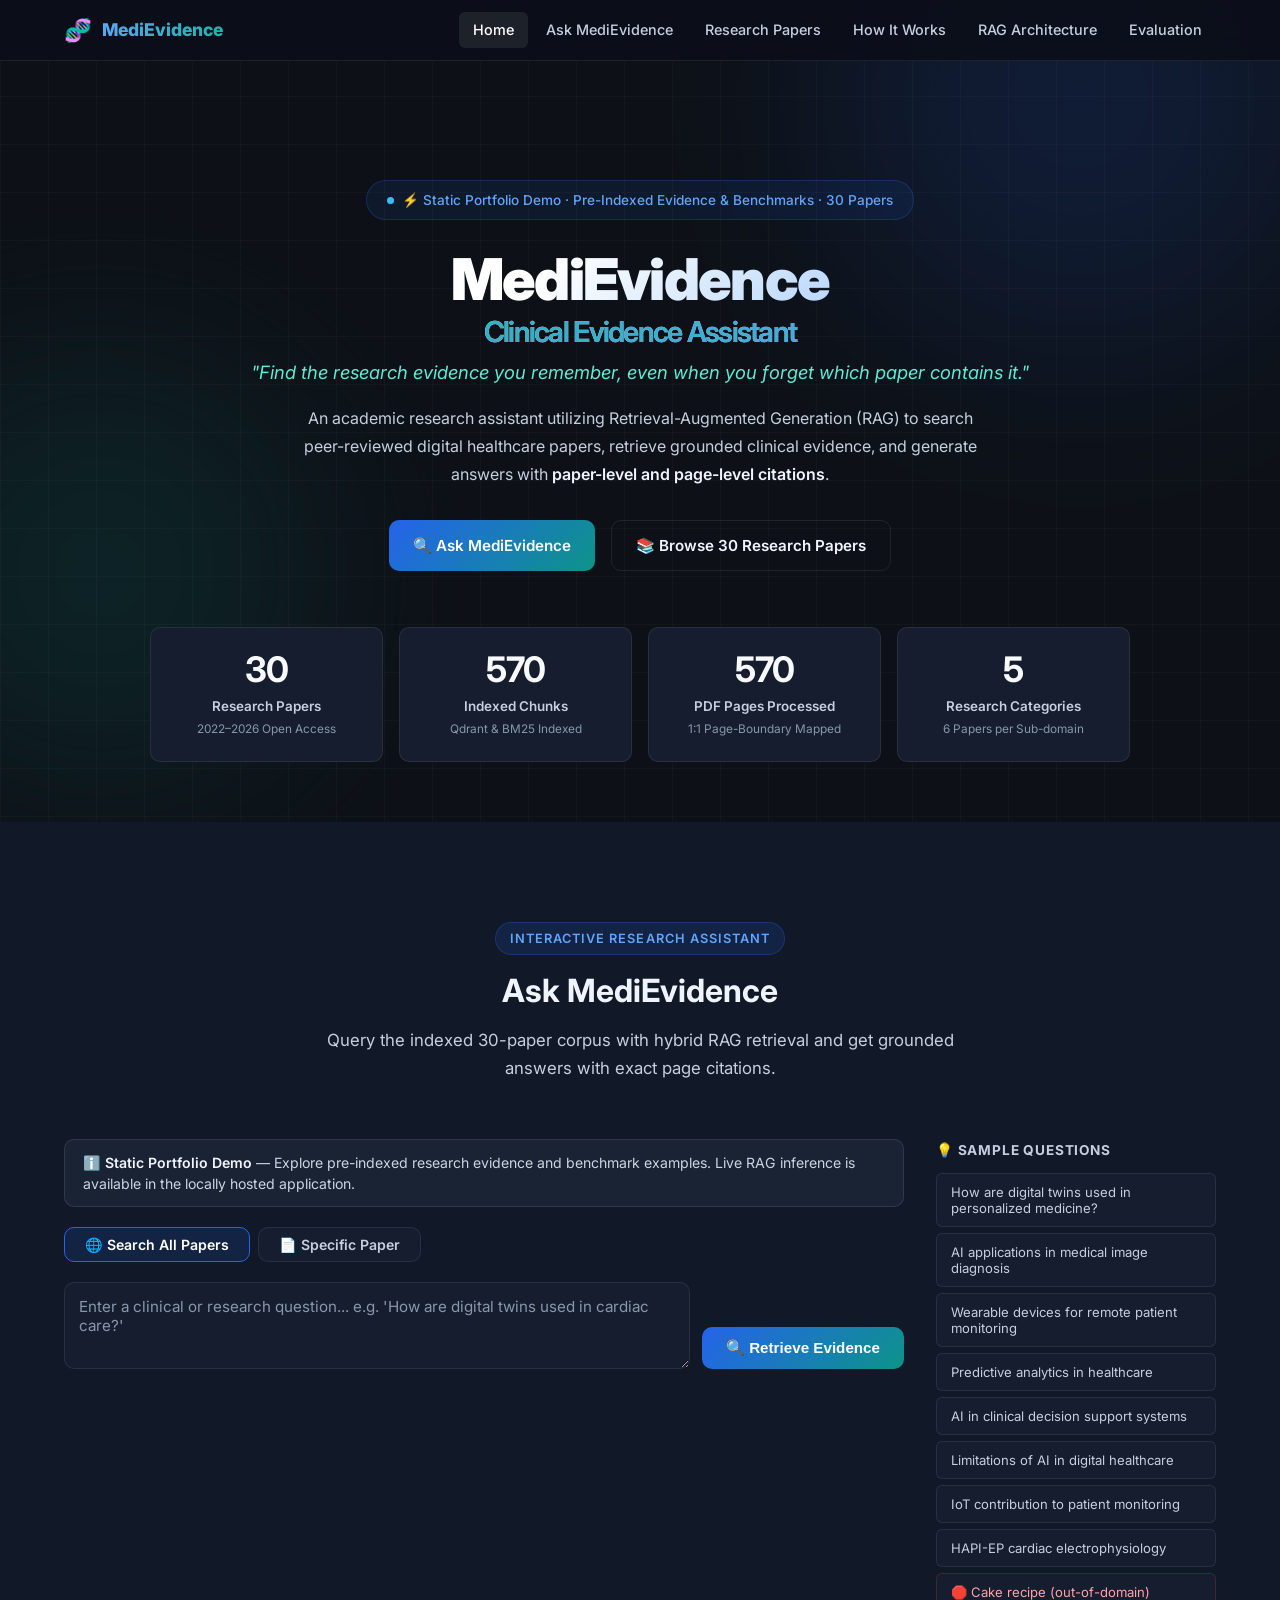
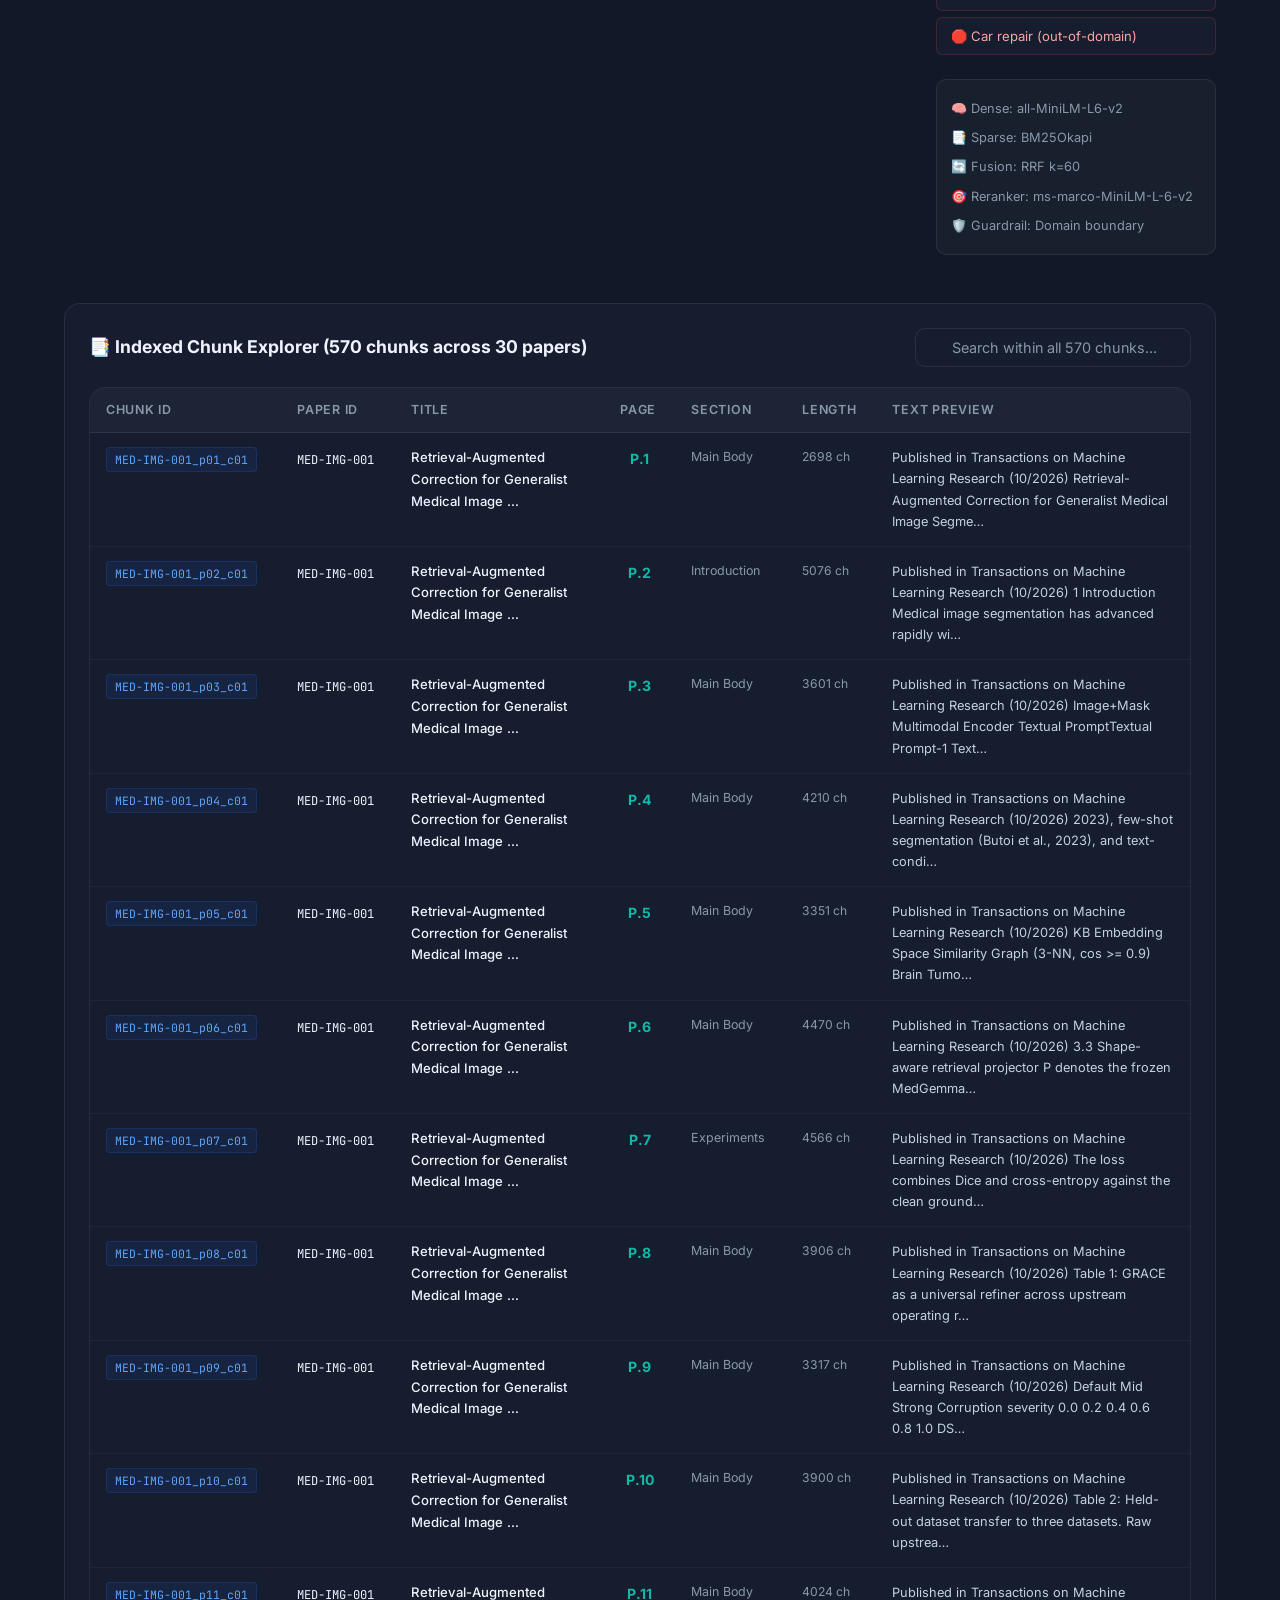
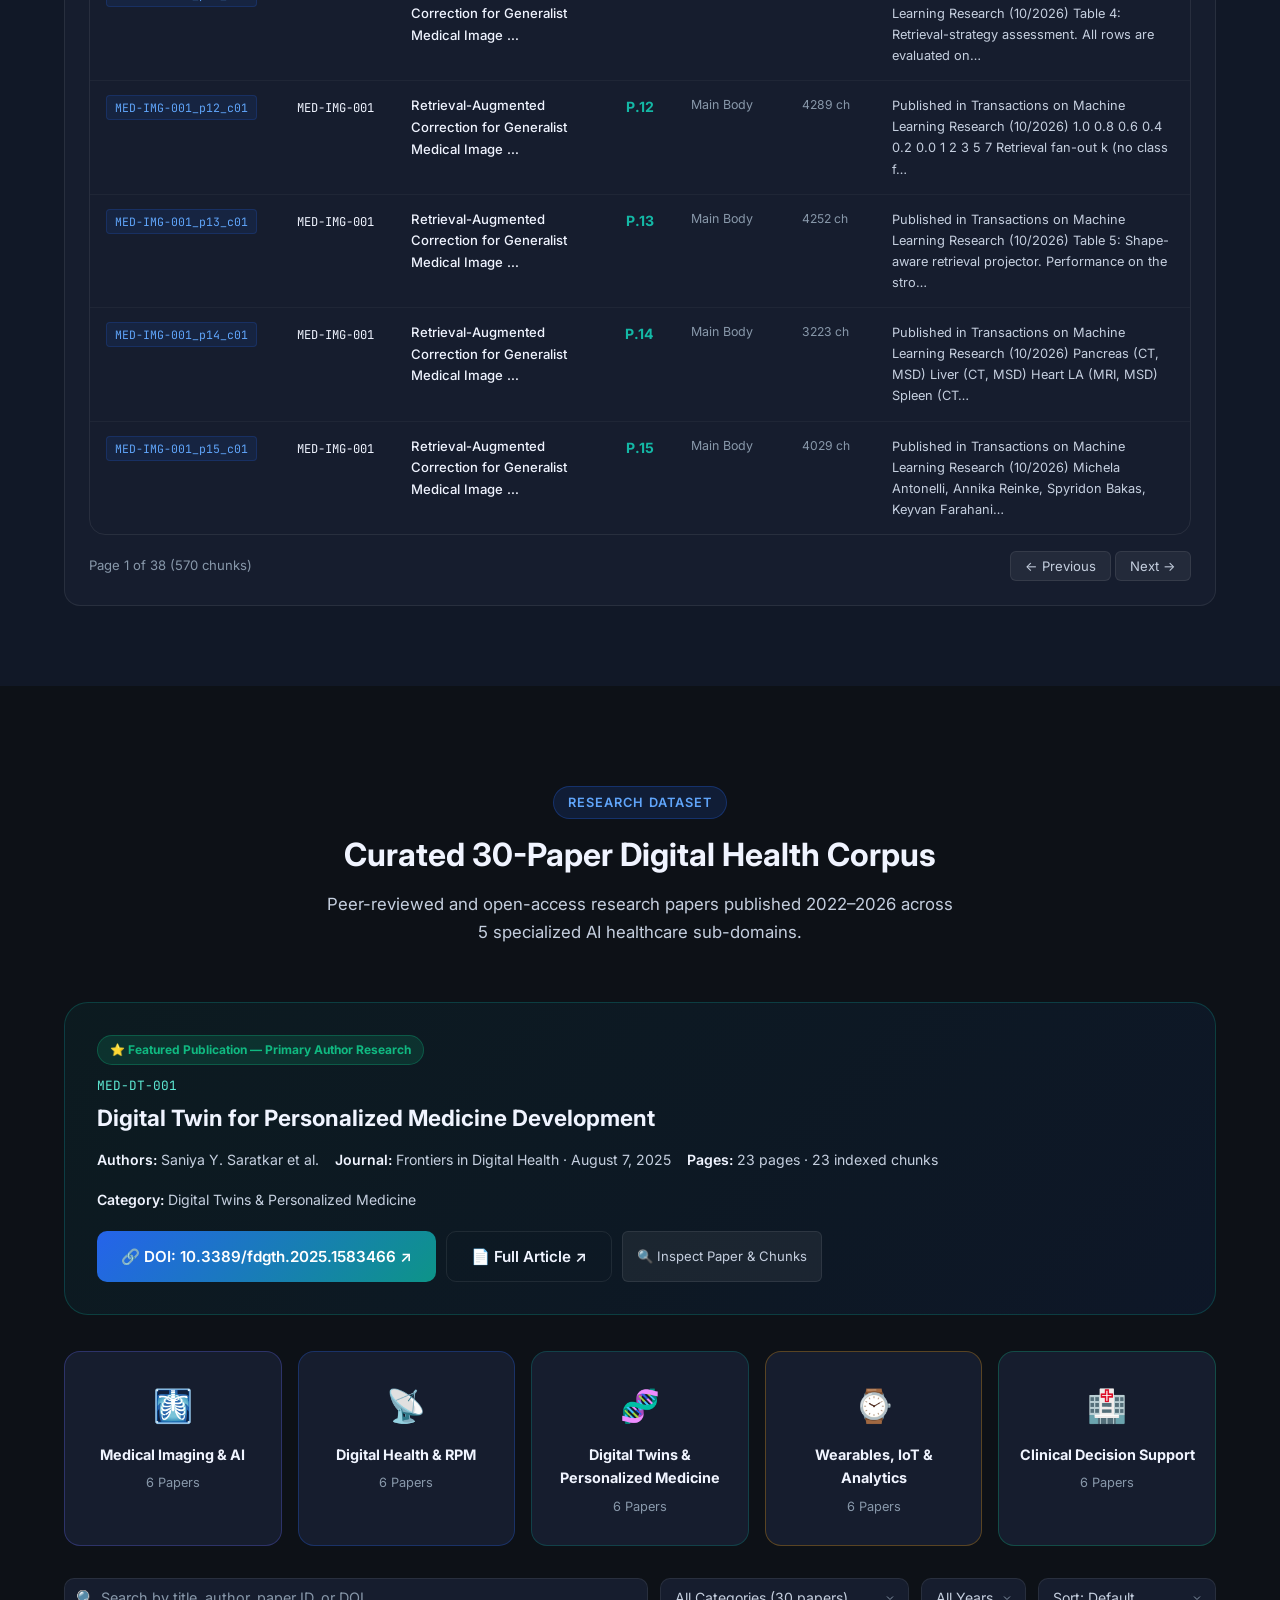
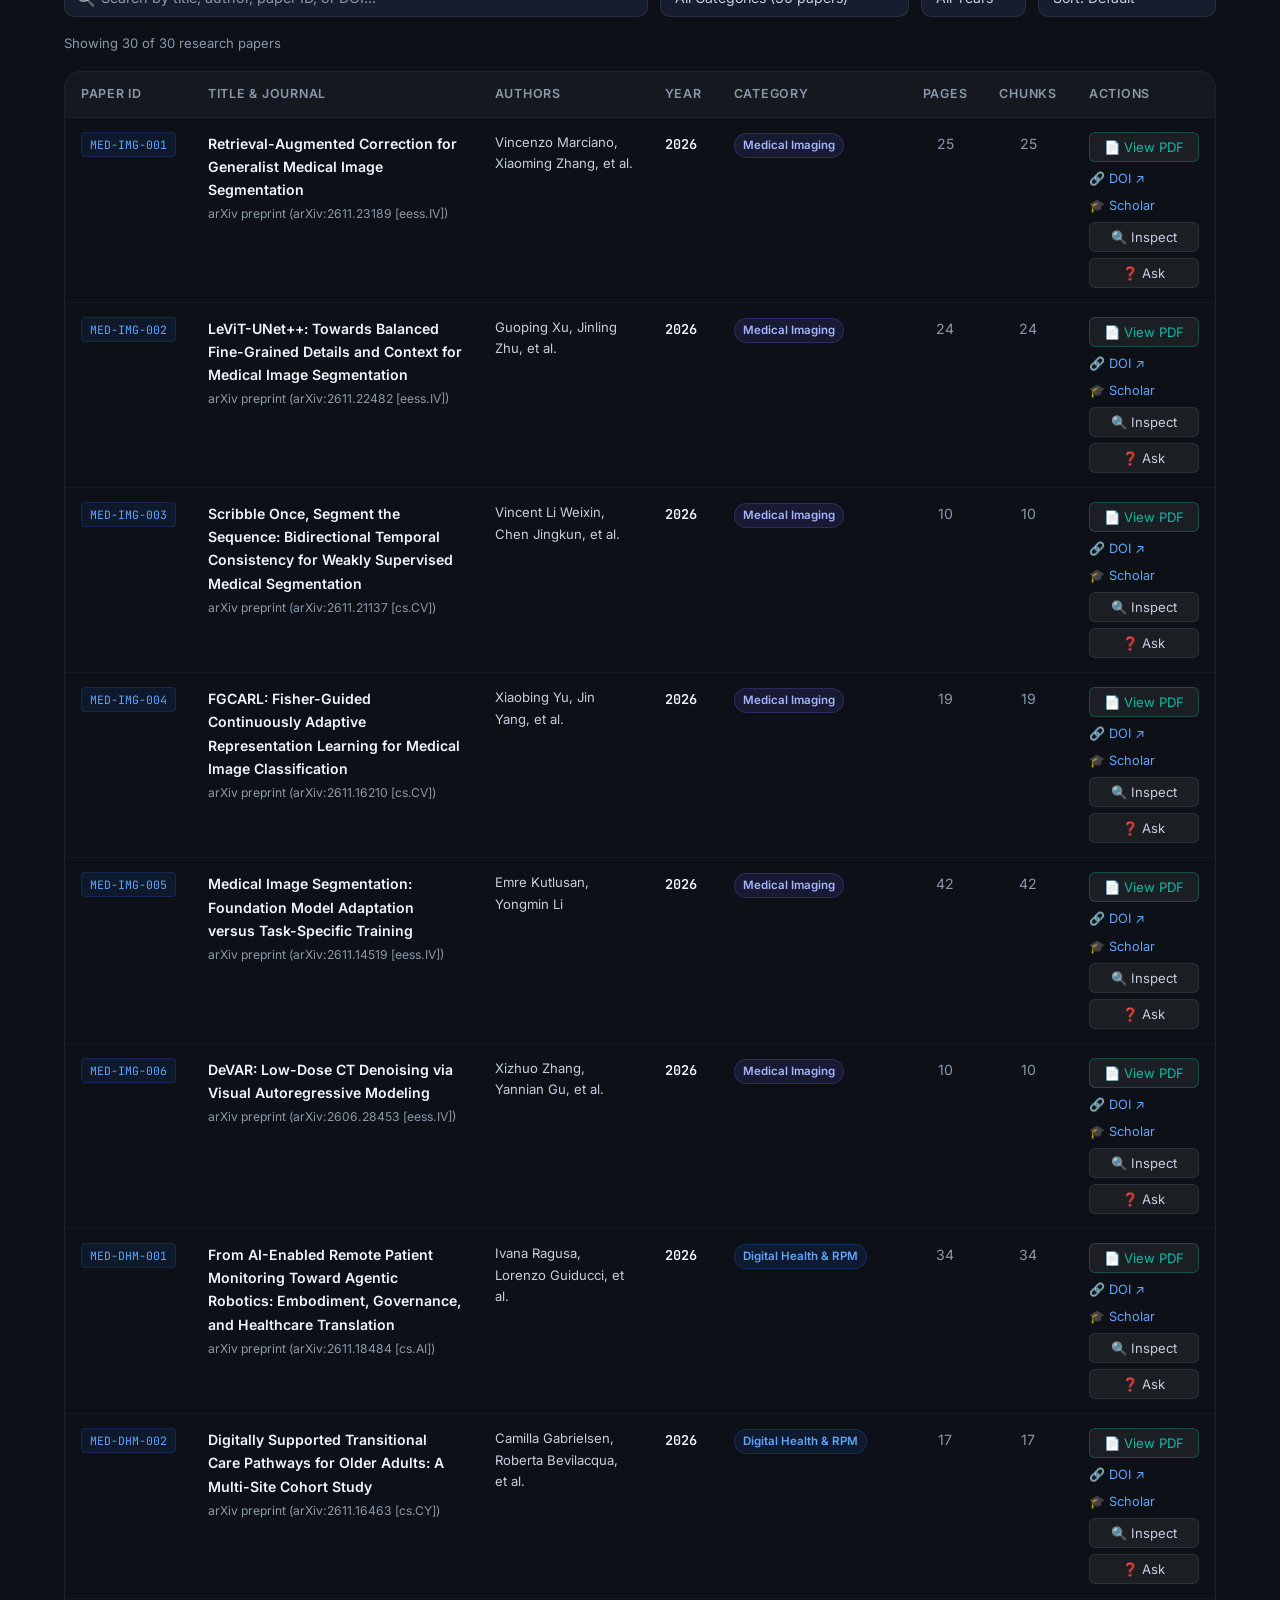
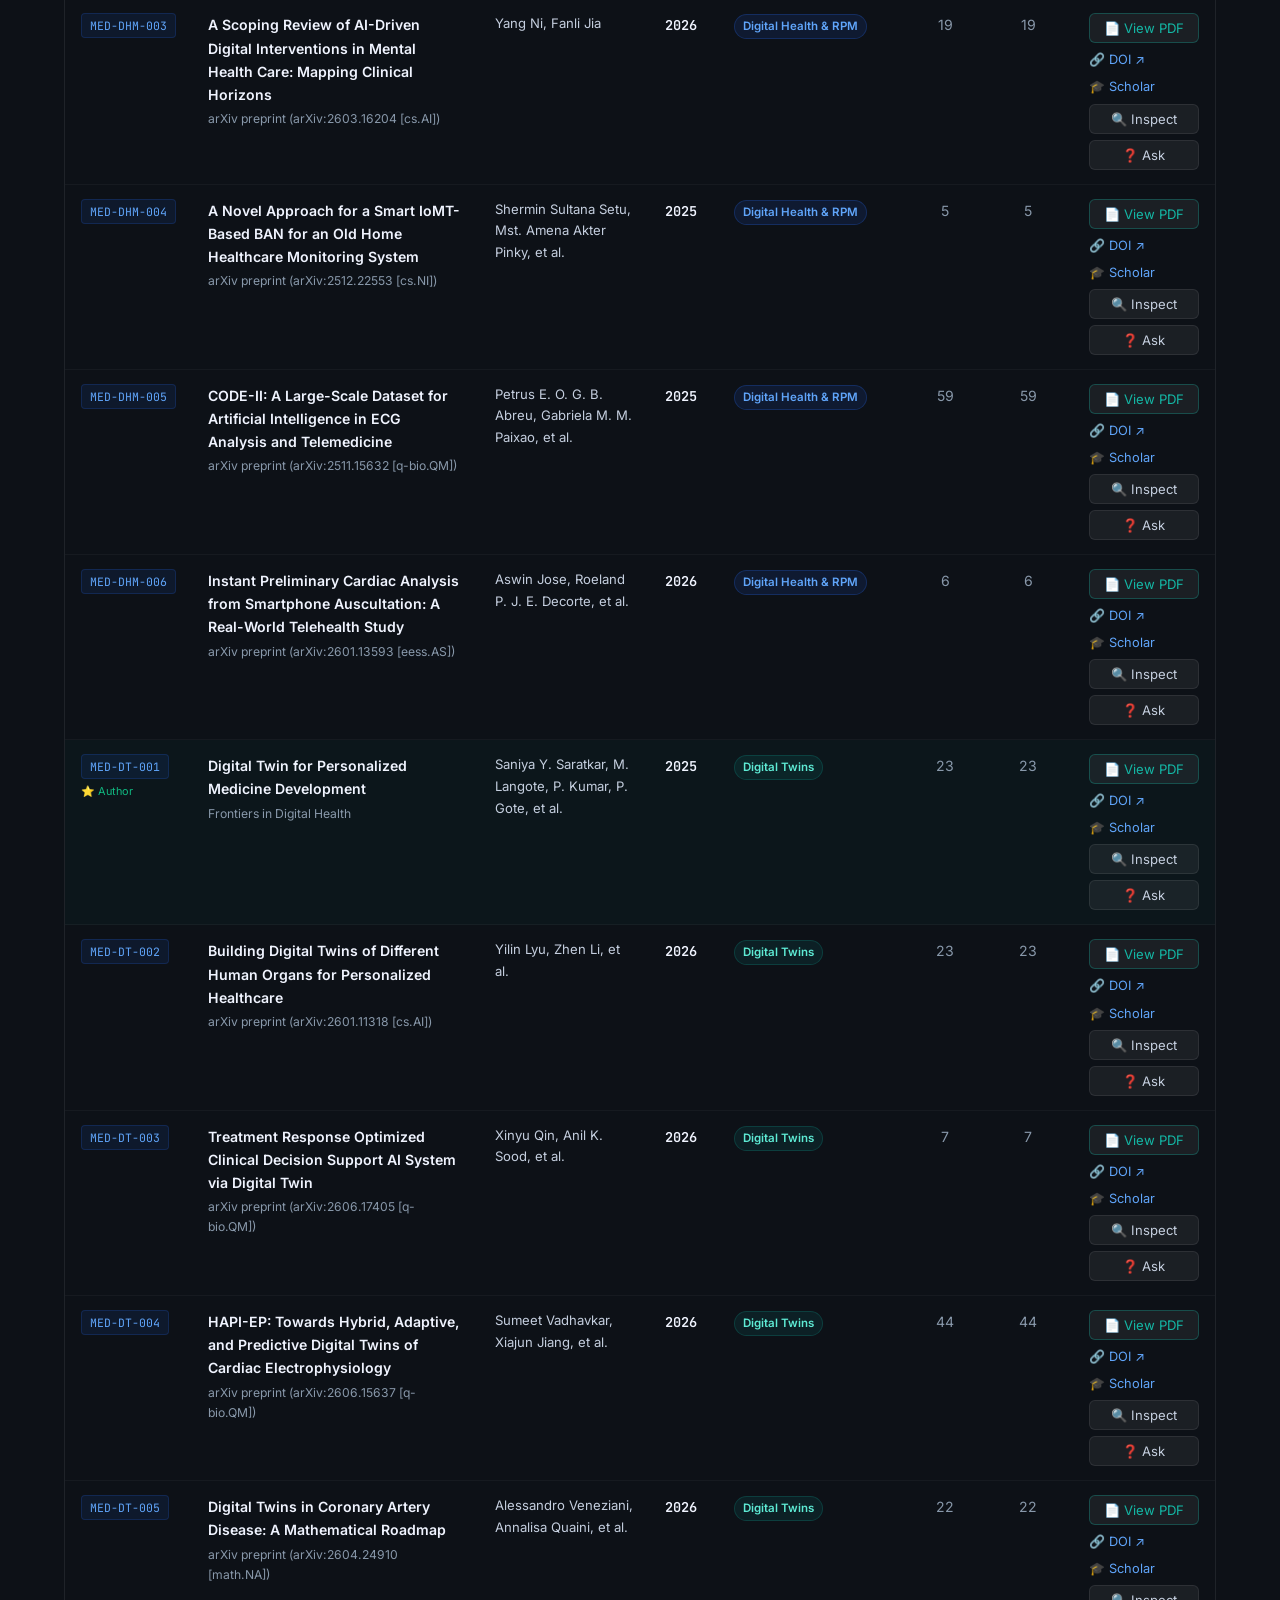
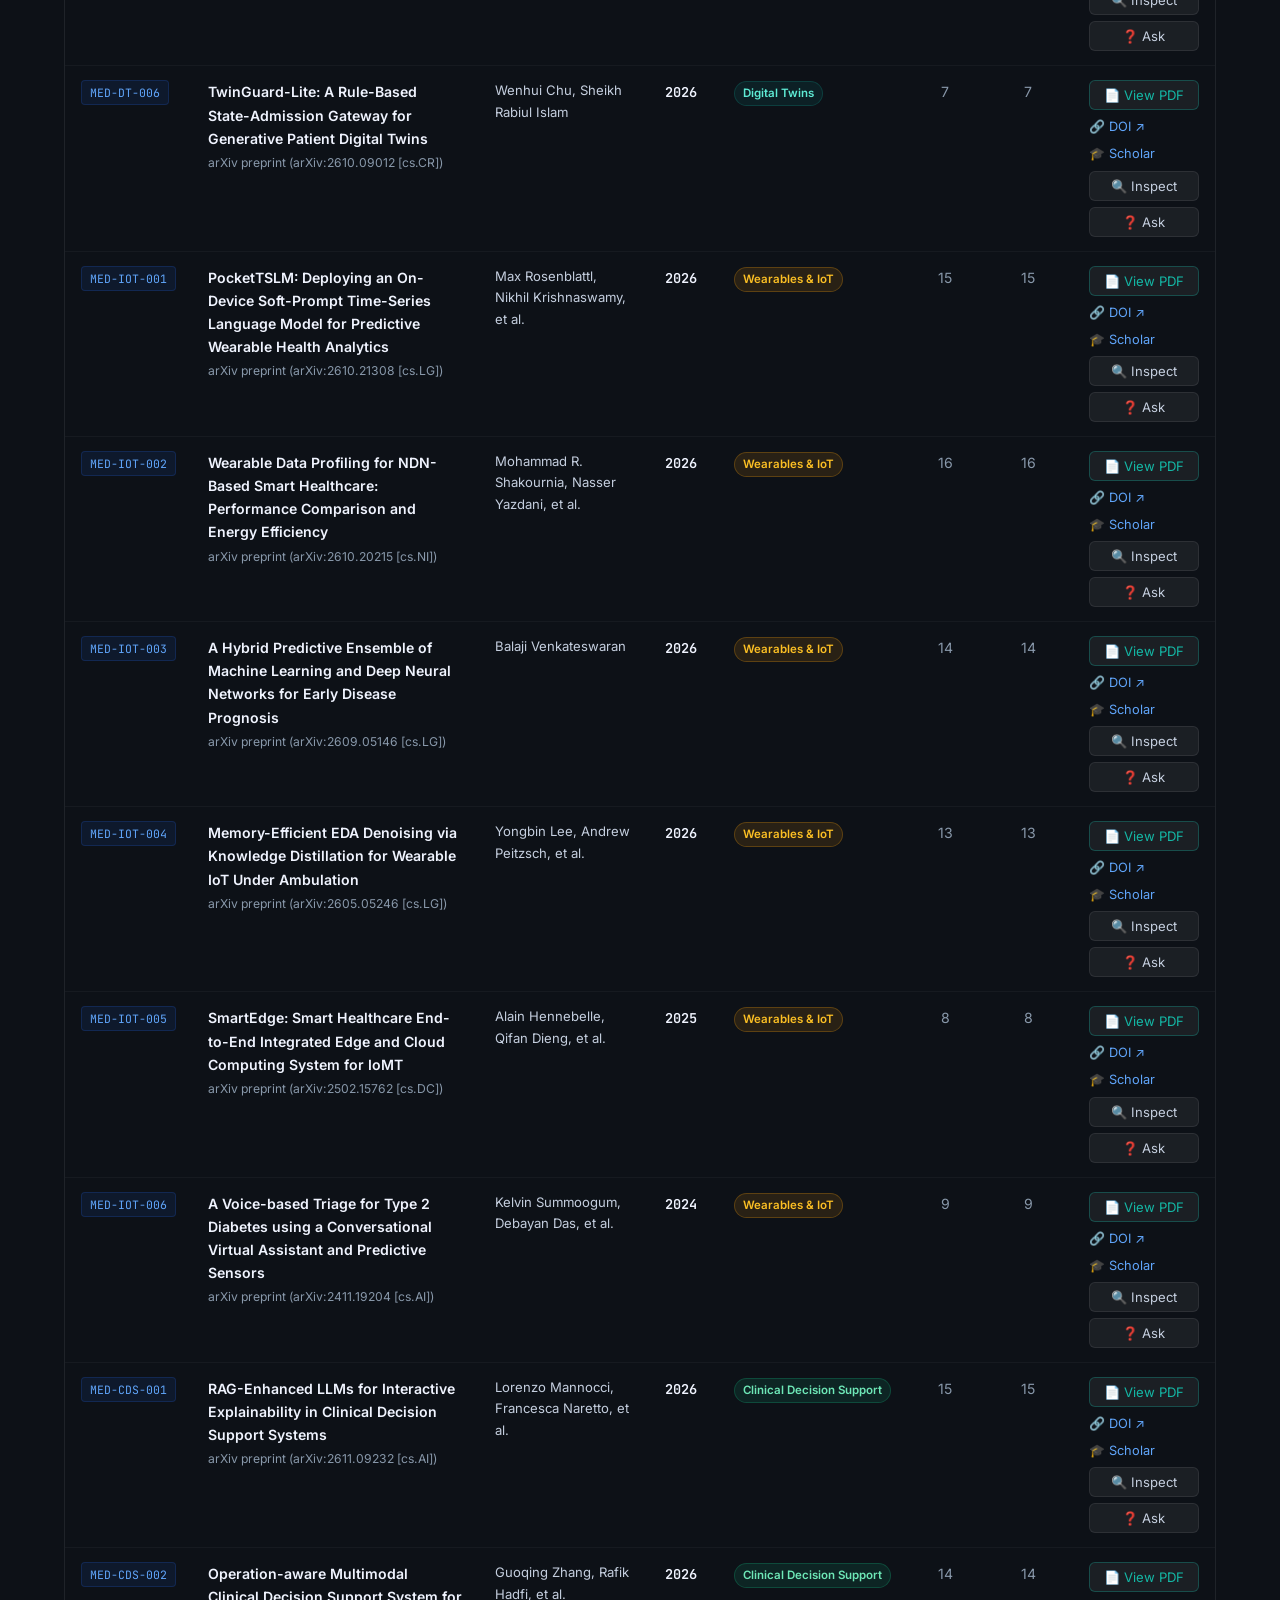
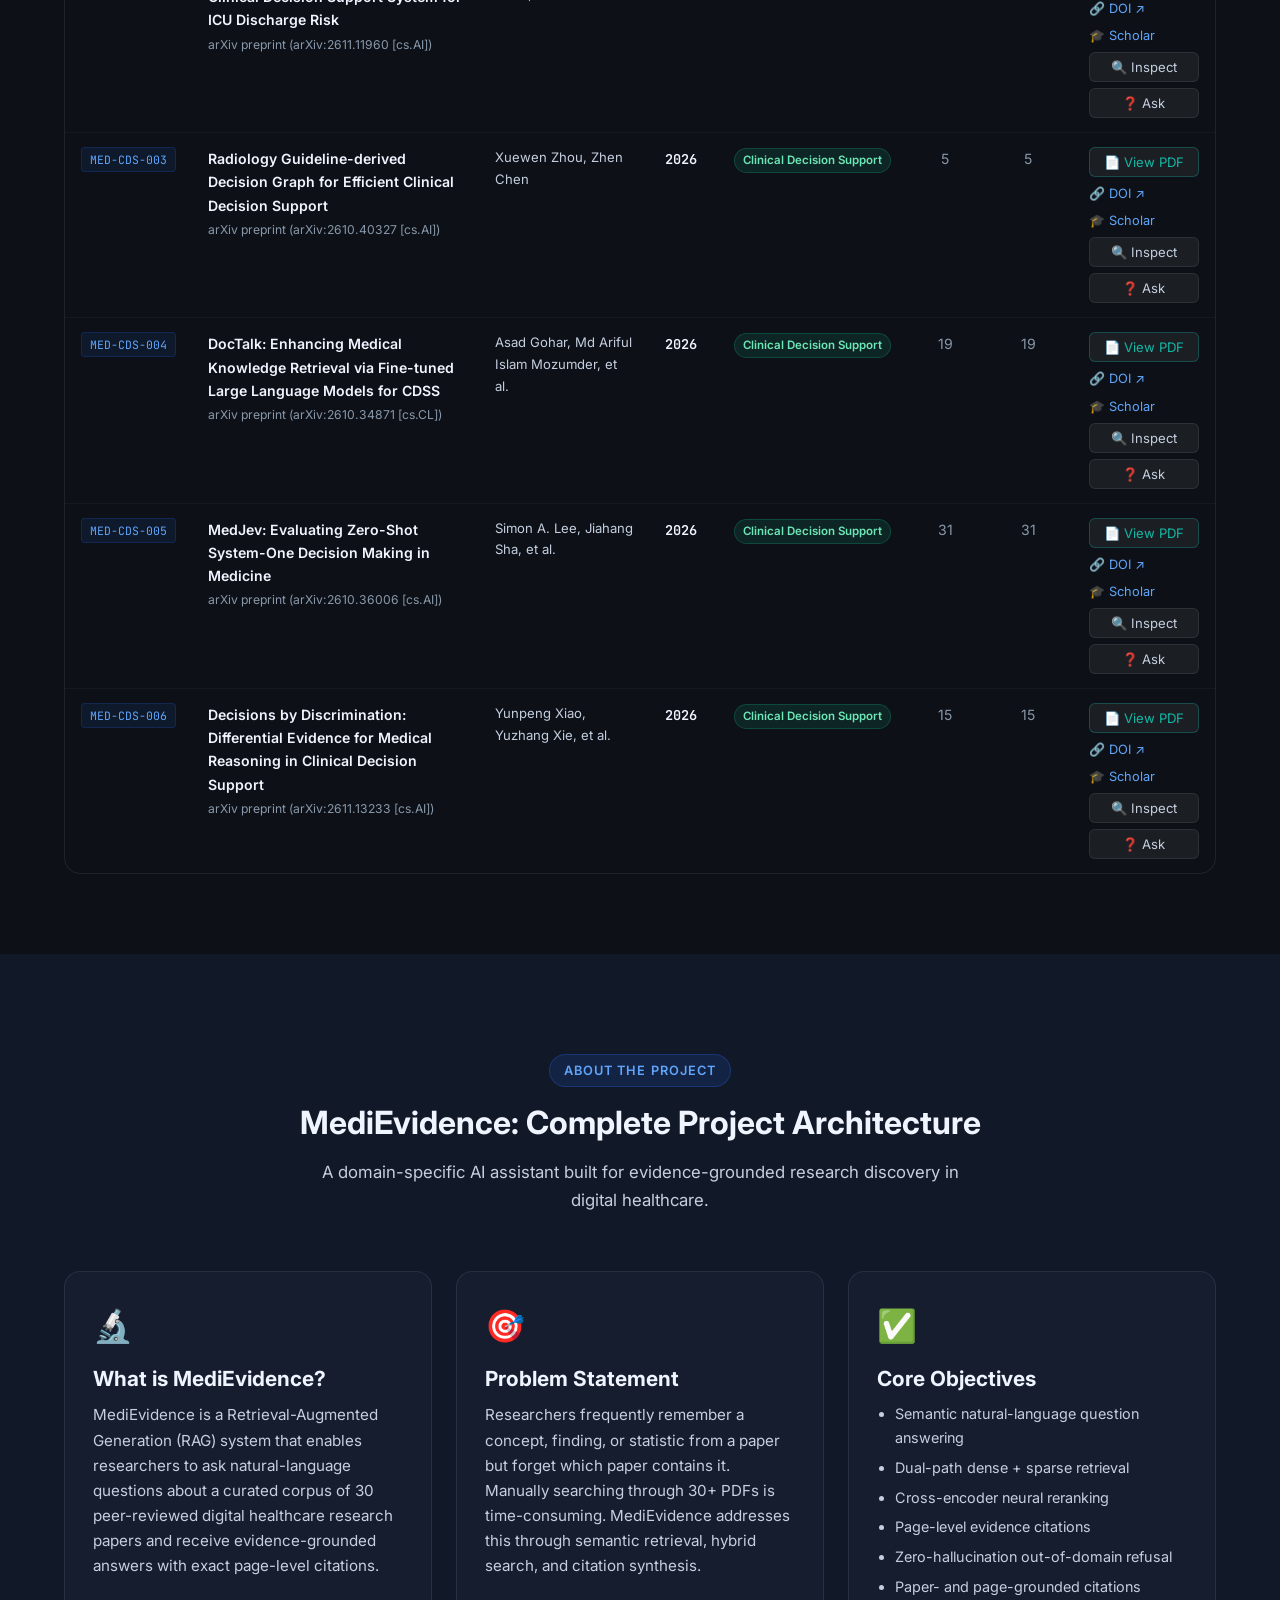
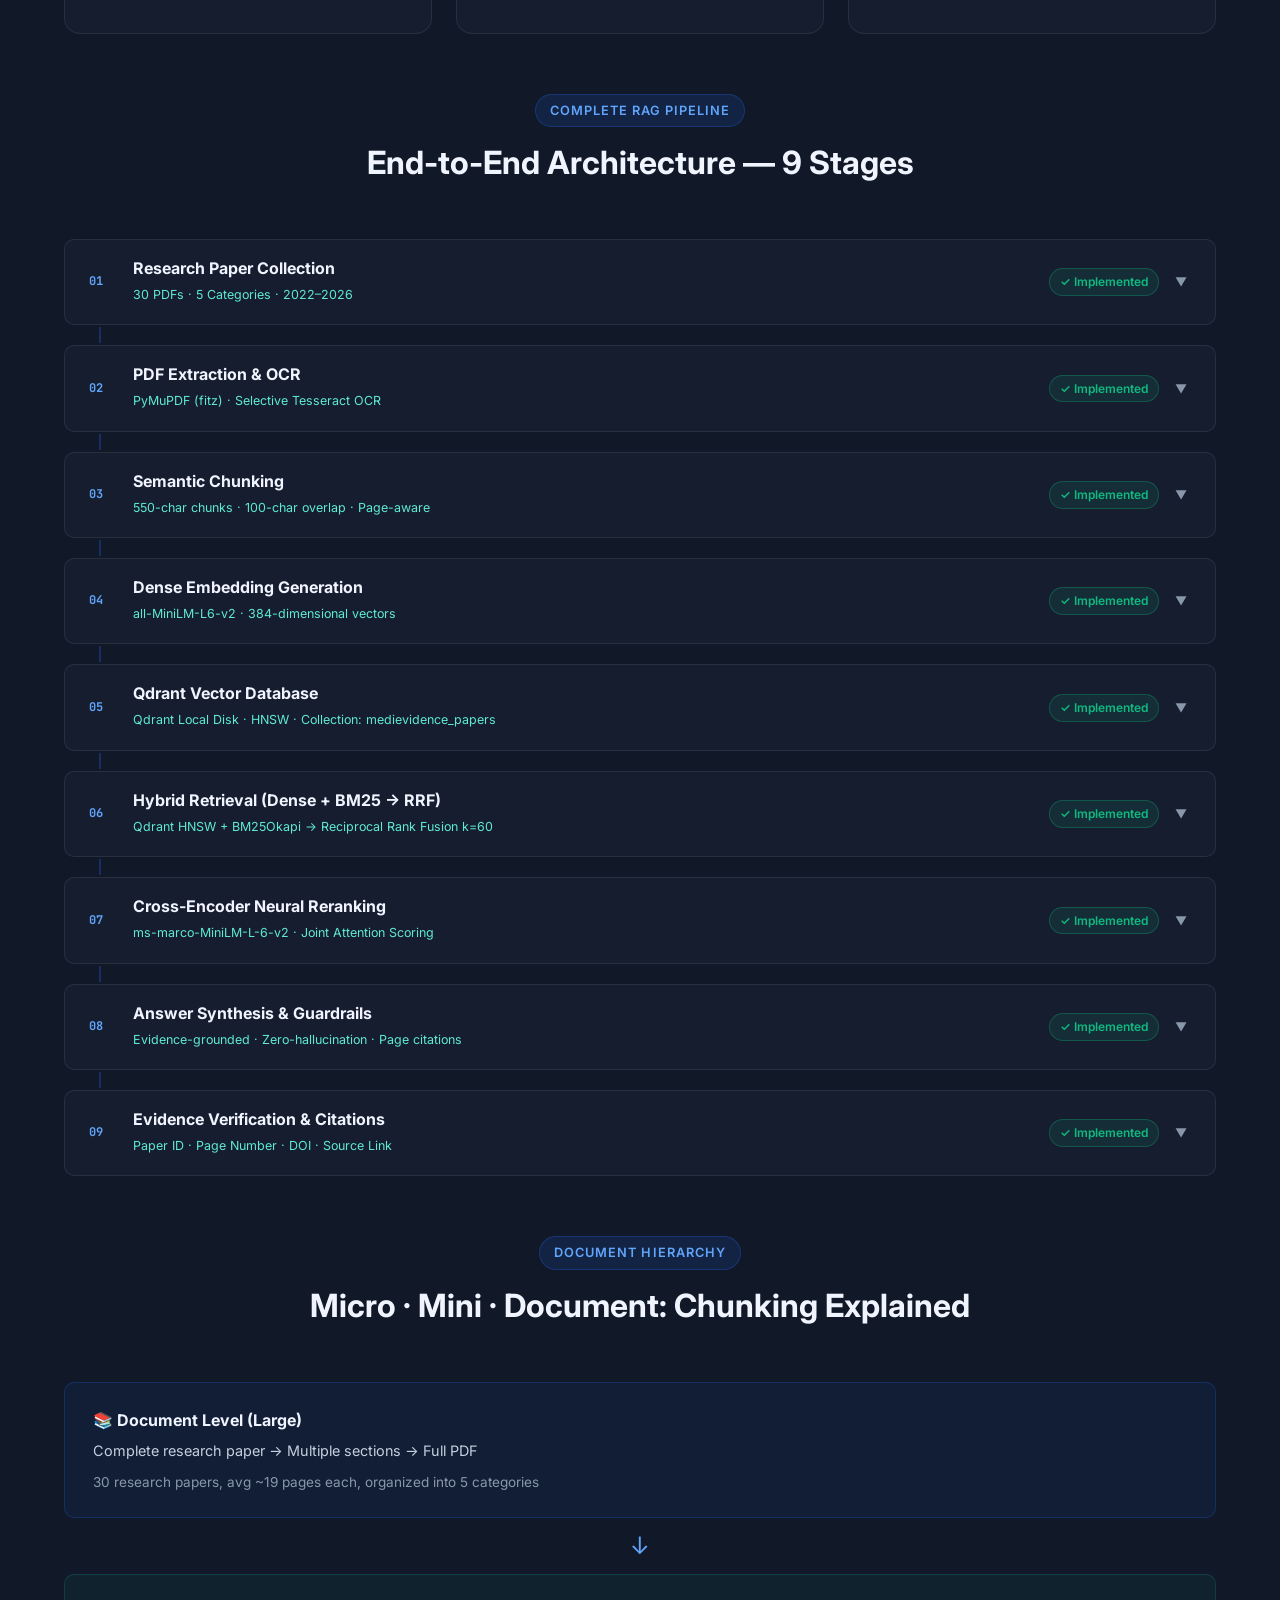
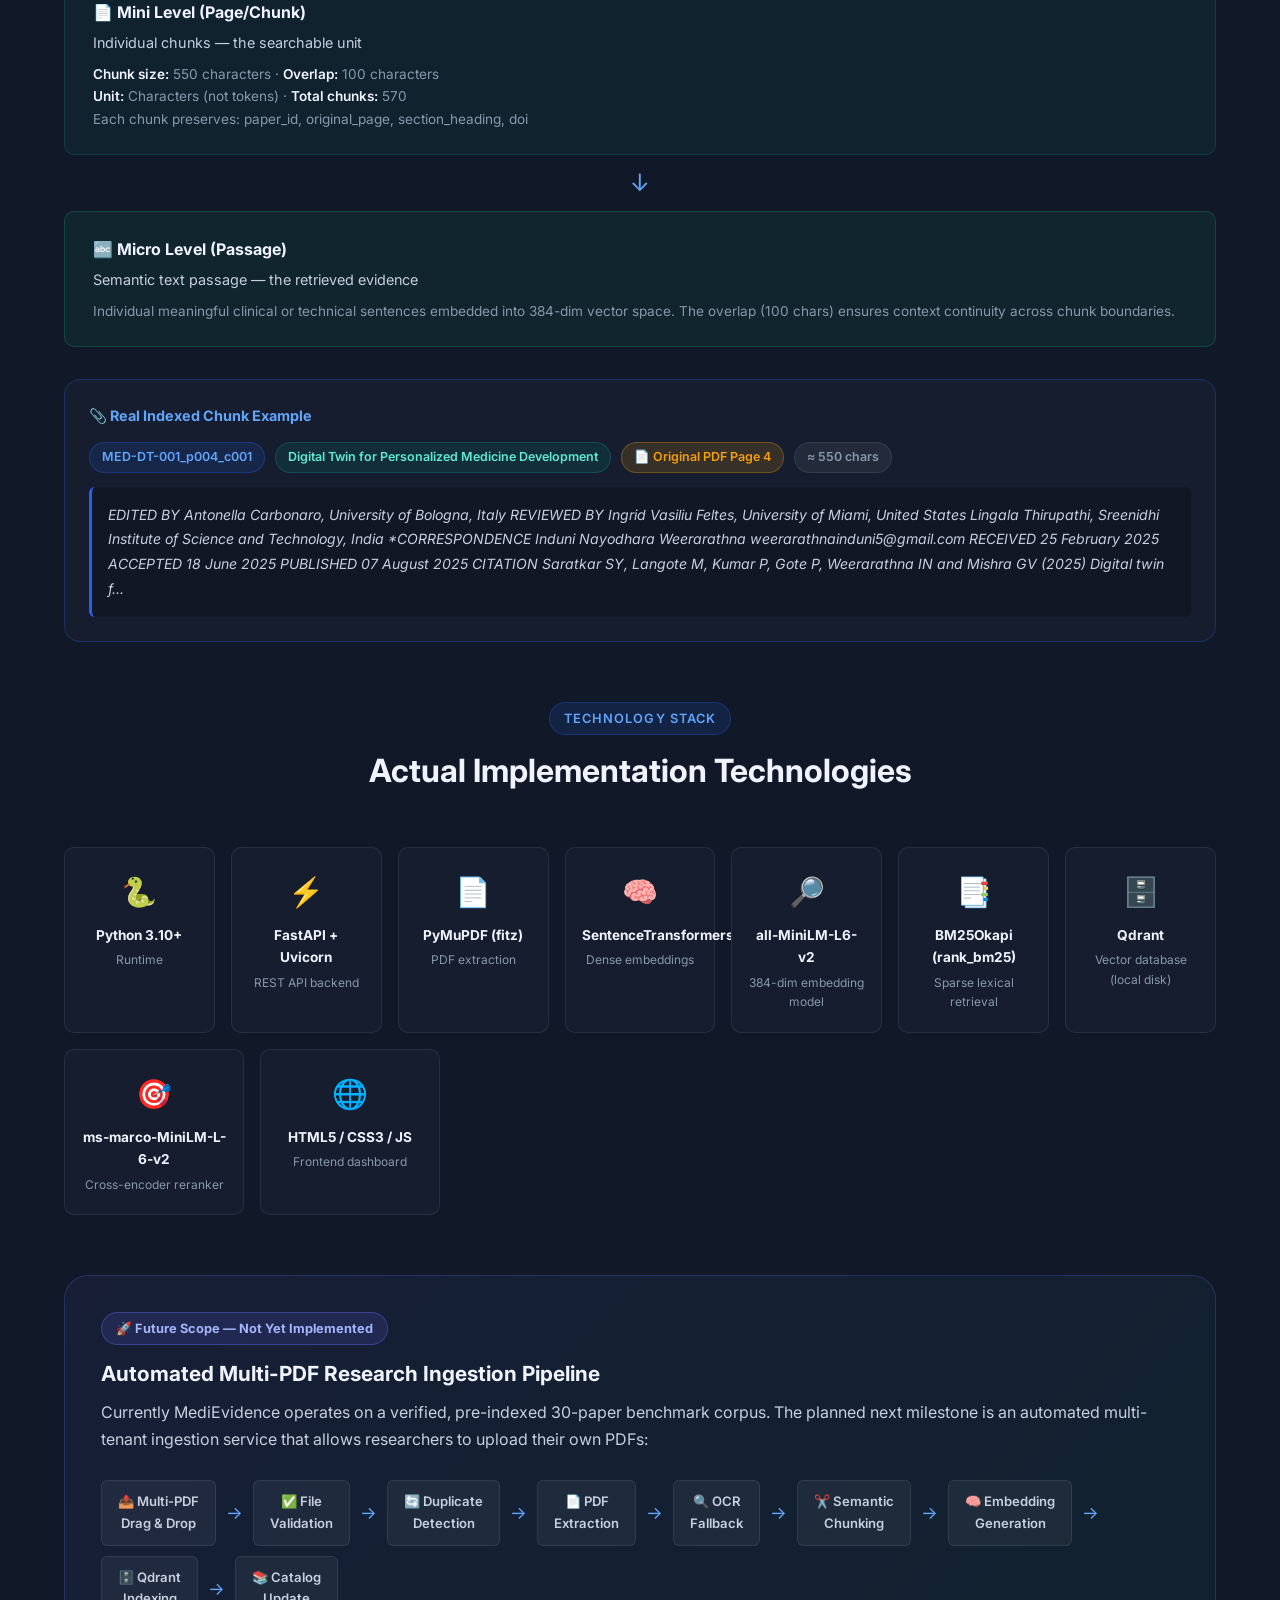
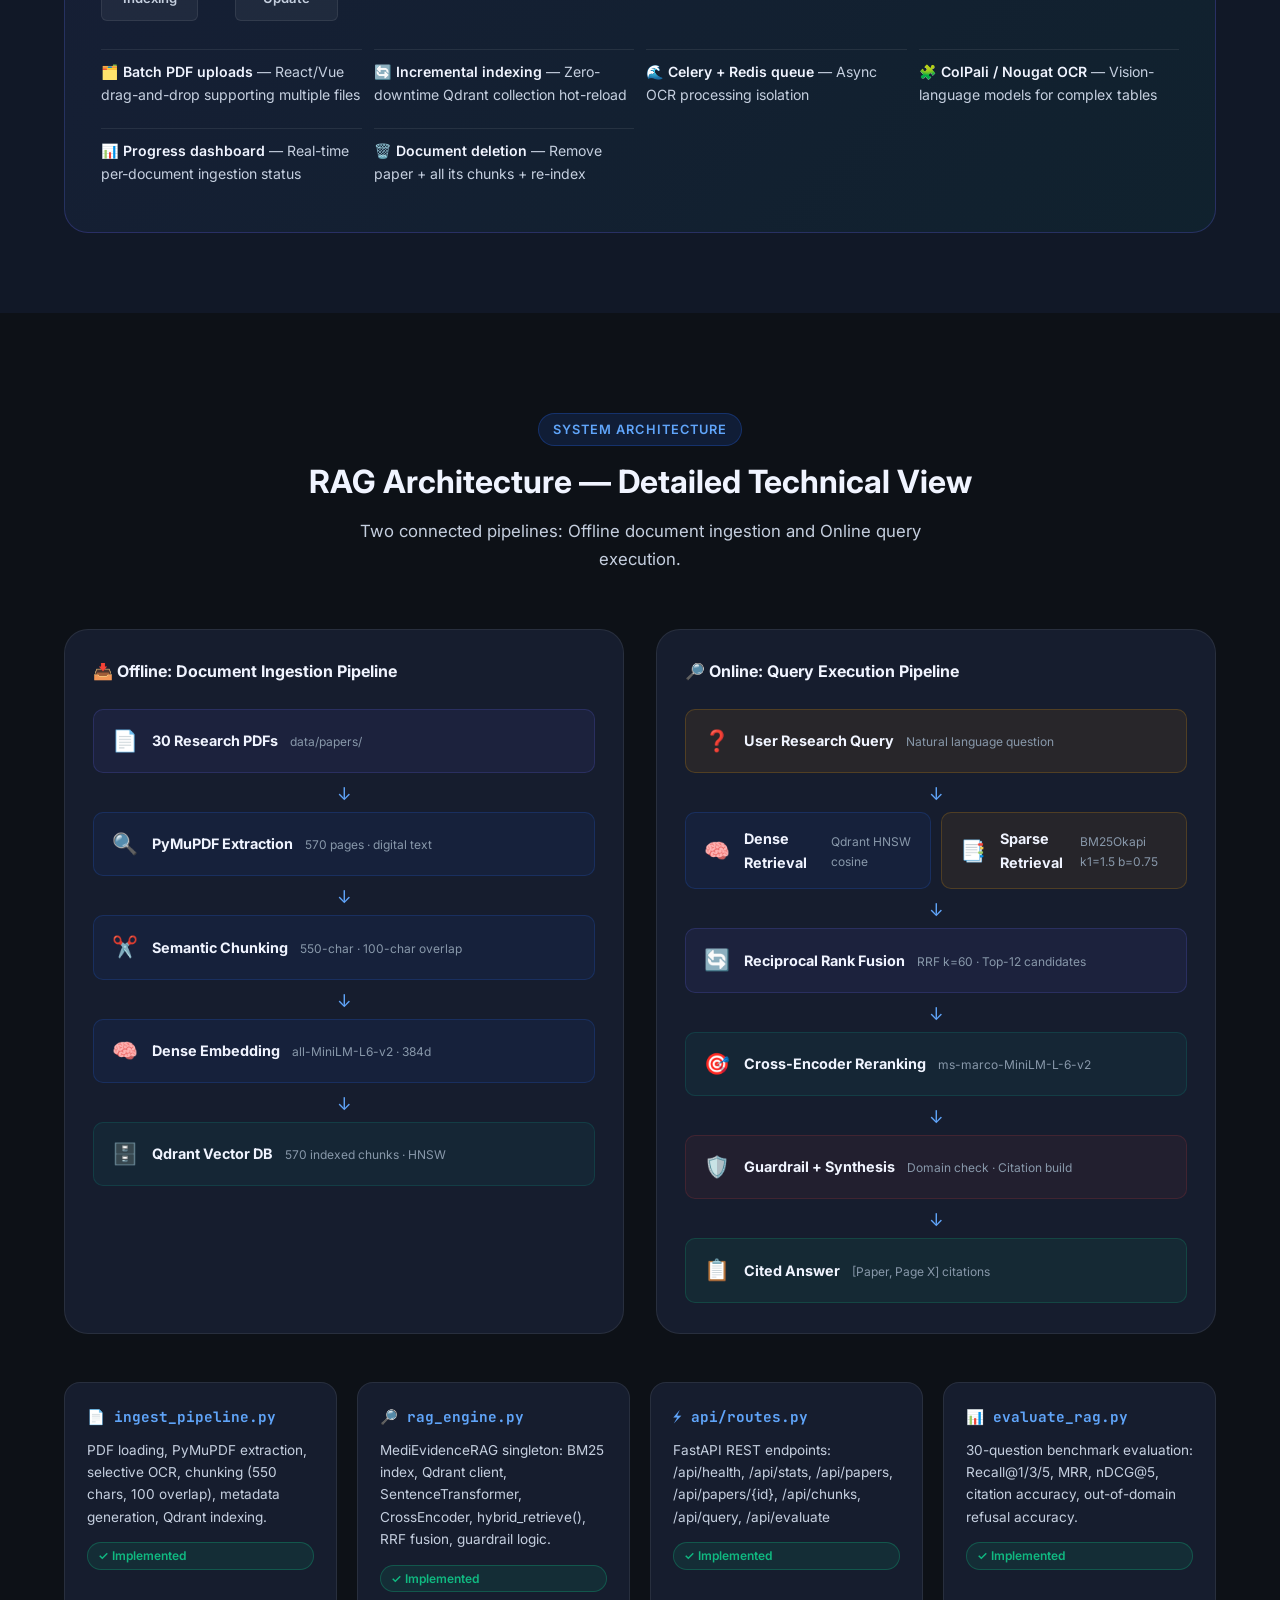
==== commit f868f6b6: "docs: simplify MediEvidence README" ====
--- a/index.html
+++ b/index.html
@@ -66,17 +66,17 @@
                 <div class="stat-box" onclick="scrollToSection('papers')" title="Click to explore chunks">
                     <div class="stat-num" id="stat-chunks">570</div>
                     <div class="stat-lbl">Indexed Chunks</div>
-                    <div class="stat-sub">Page-boundary preserved</div>
+                    <div class="stat-sub">Qdrant &amp; BM25 Indexed</div>
+                </div>
+                <div class="stat-box" onclick="scrollToSection('papers')" title="Click to view extracted pages">
+                    <div class="stat-num" id="stat-pages">570</div>
+                    <div class="stat-lbl">PDF Pages Processed</div>
+                    <div class="stat-sub">1:1 Page-Boundary Mapped</div>
                 </div>
                 <div class="stat-box" onclick="scrollToSection('papers')" title="Click to filter by category">
-                    <div class="stat-num">5</div>
+                    <div class="stat-num" id="stat-categories">5</div>
                     <div class="stat-lbl">Research Categories</div>
-                    <div class="stat-sub">Imaging, RPM, Twins, IoT, CDSS</div>
-                </div>
-                <div class="stat-box" onclick="scrollToSection('evaluation')" title="Click to view evaluation">
-                    <div class="stat-num">75</div>
-                    <div class="stat-lbl">Evaluation Questions</div>
-                    <div class="stat-sub">Clinical, refusal &amp; boundary</div>
+                    <div class="stat-sub">6 Papers per Sub-domain</div>
                 </div>
             </div>
         </div>
